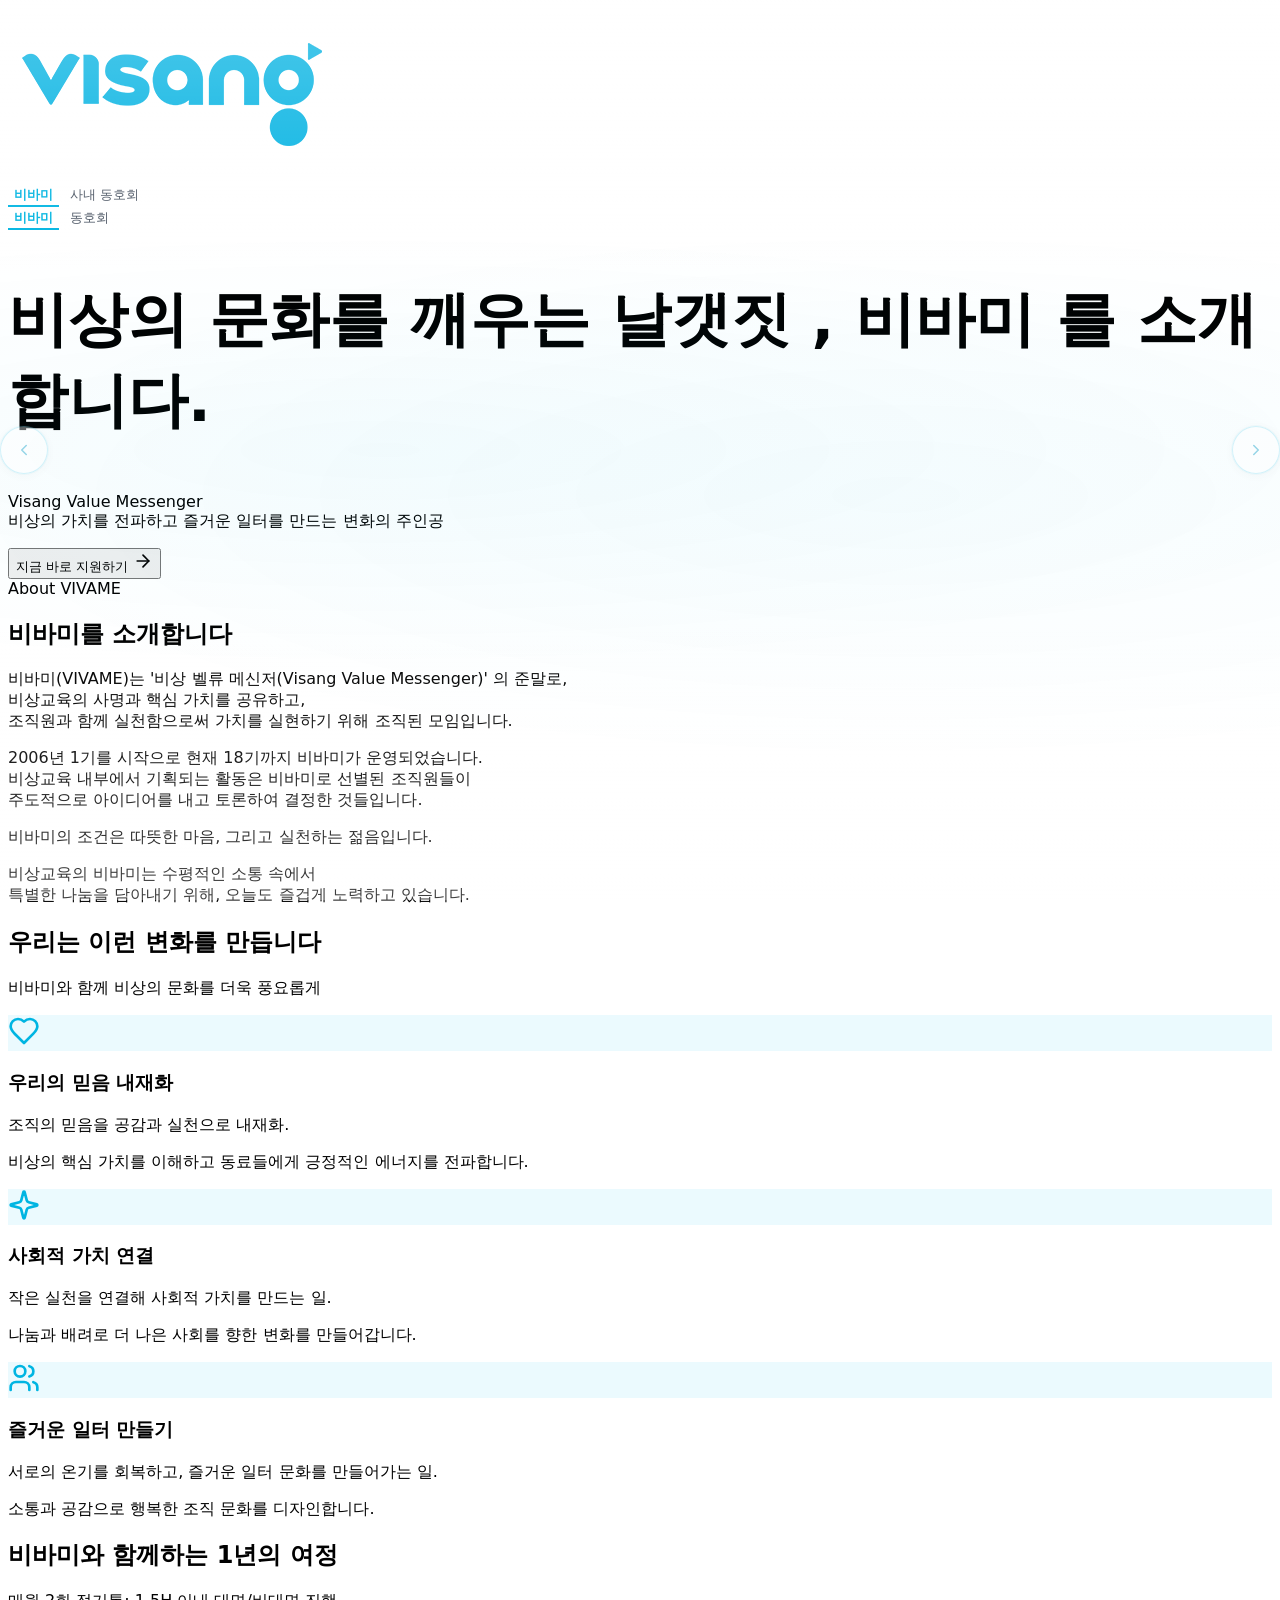
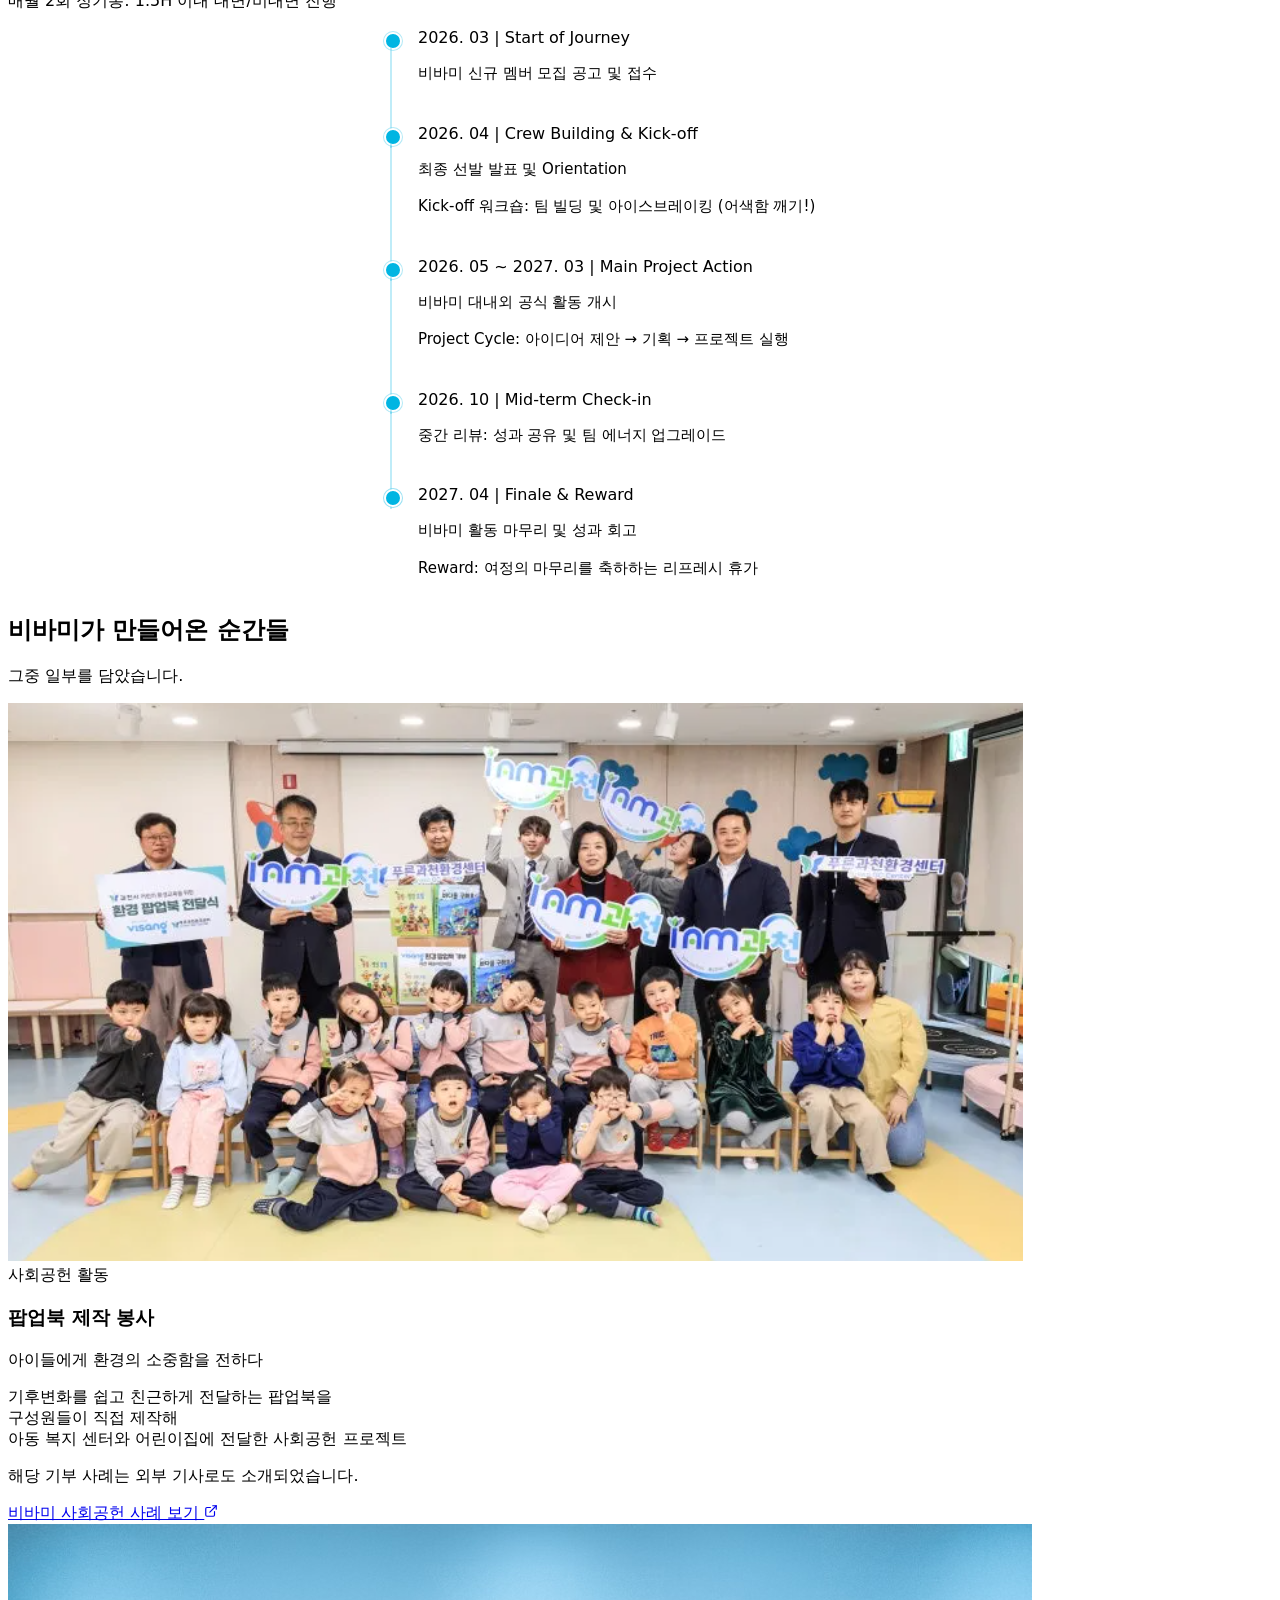
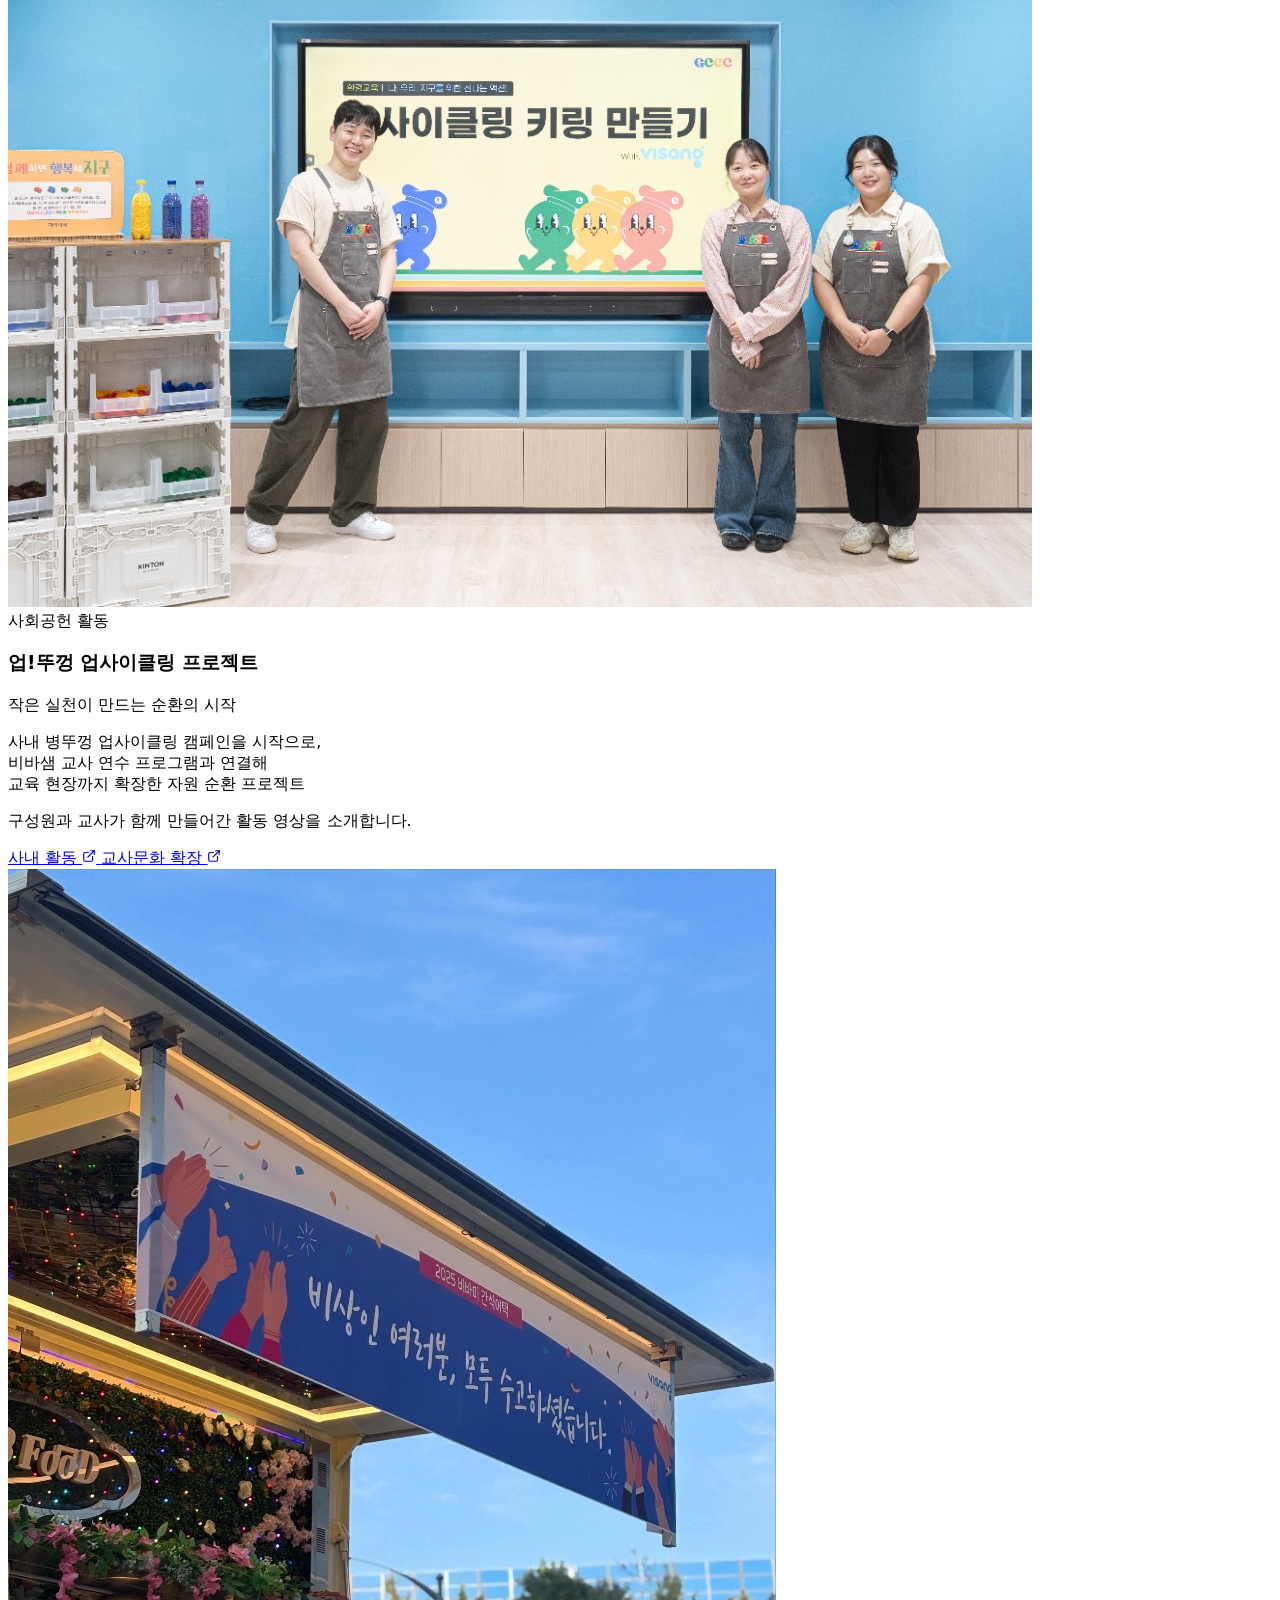
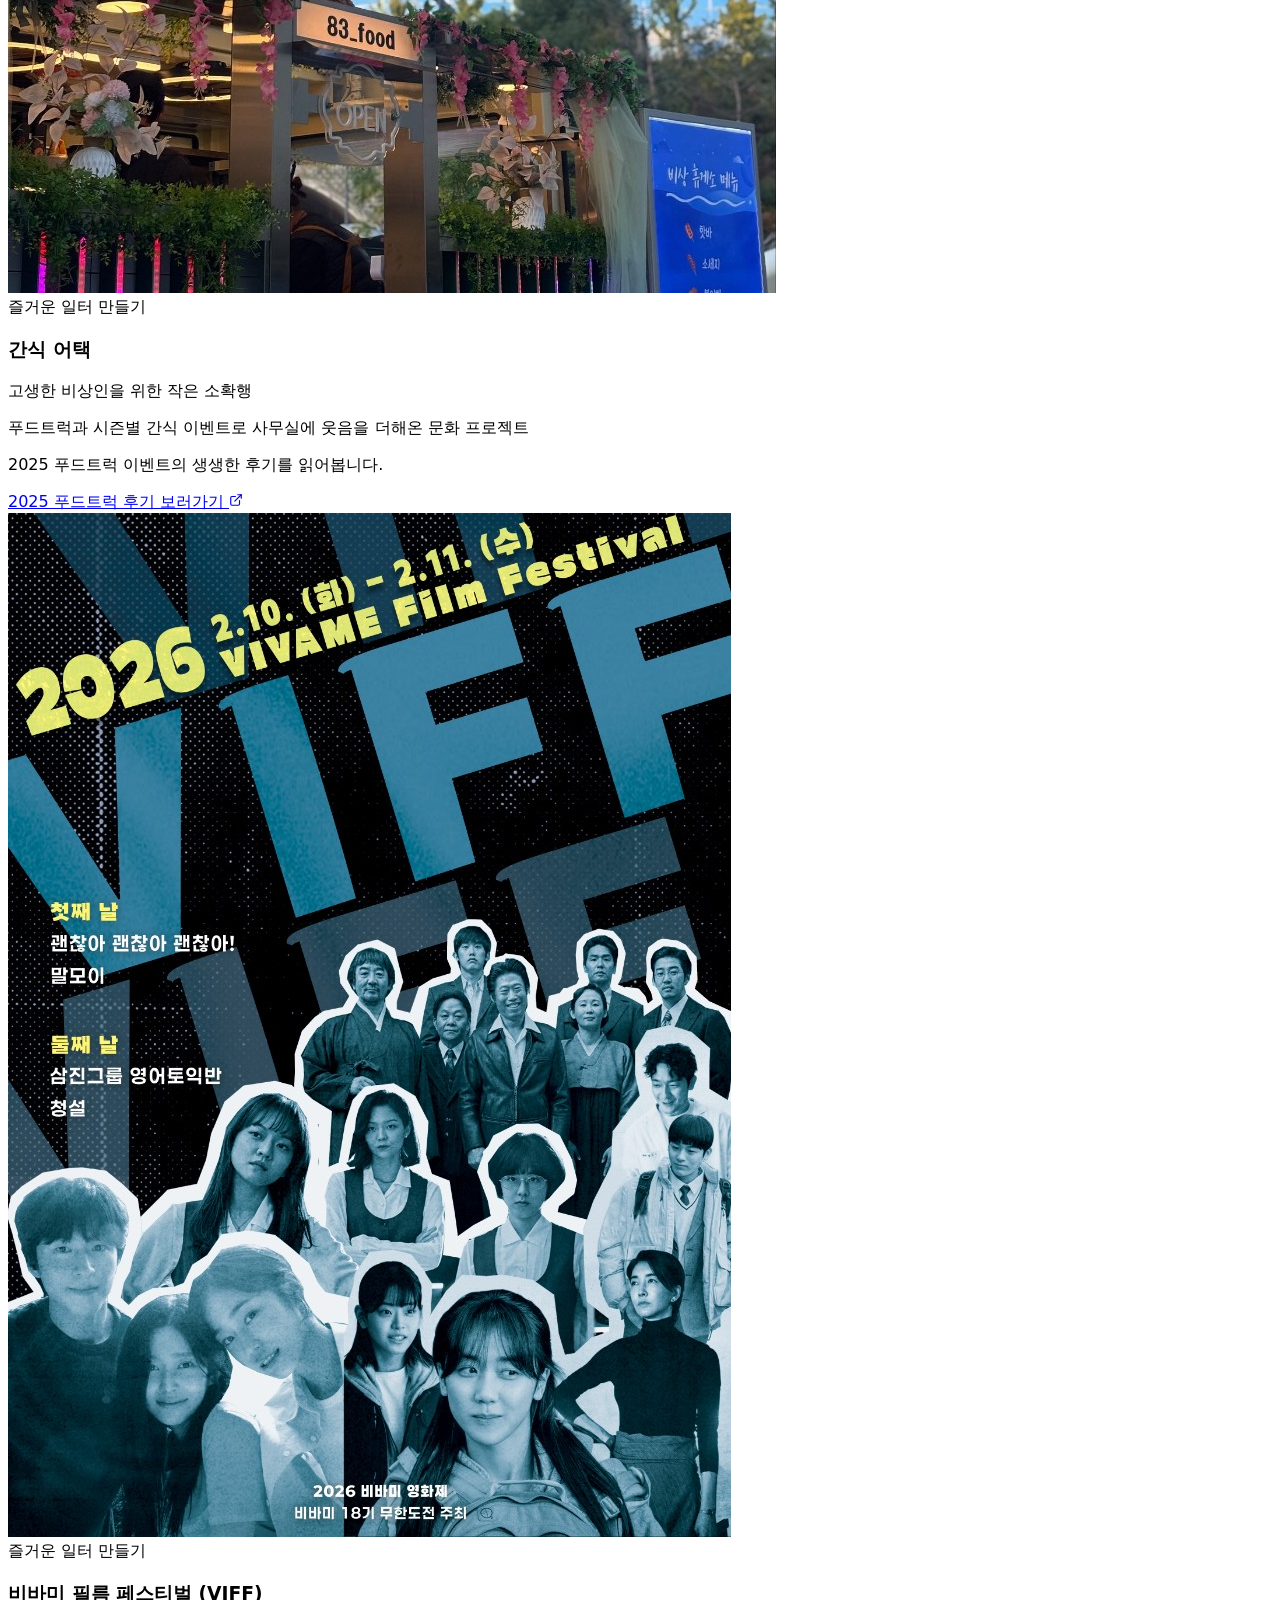
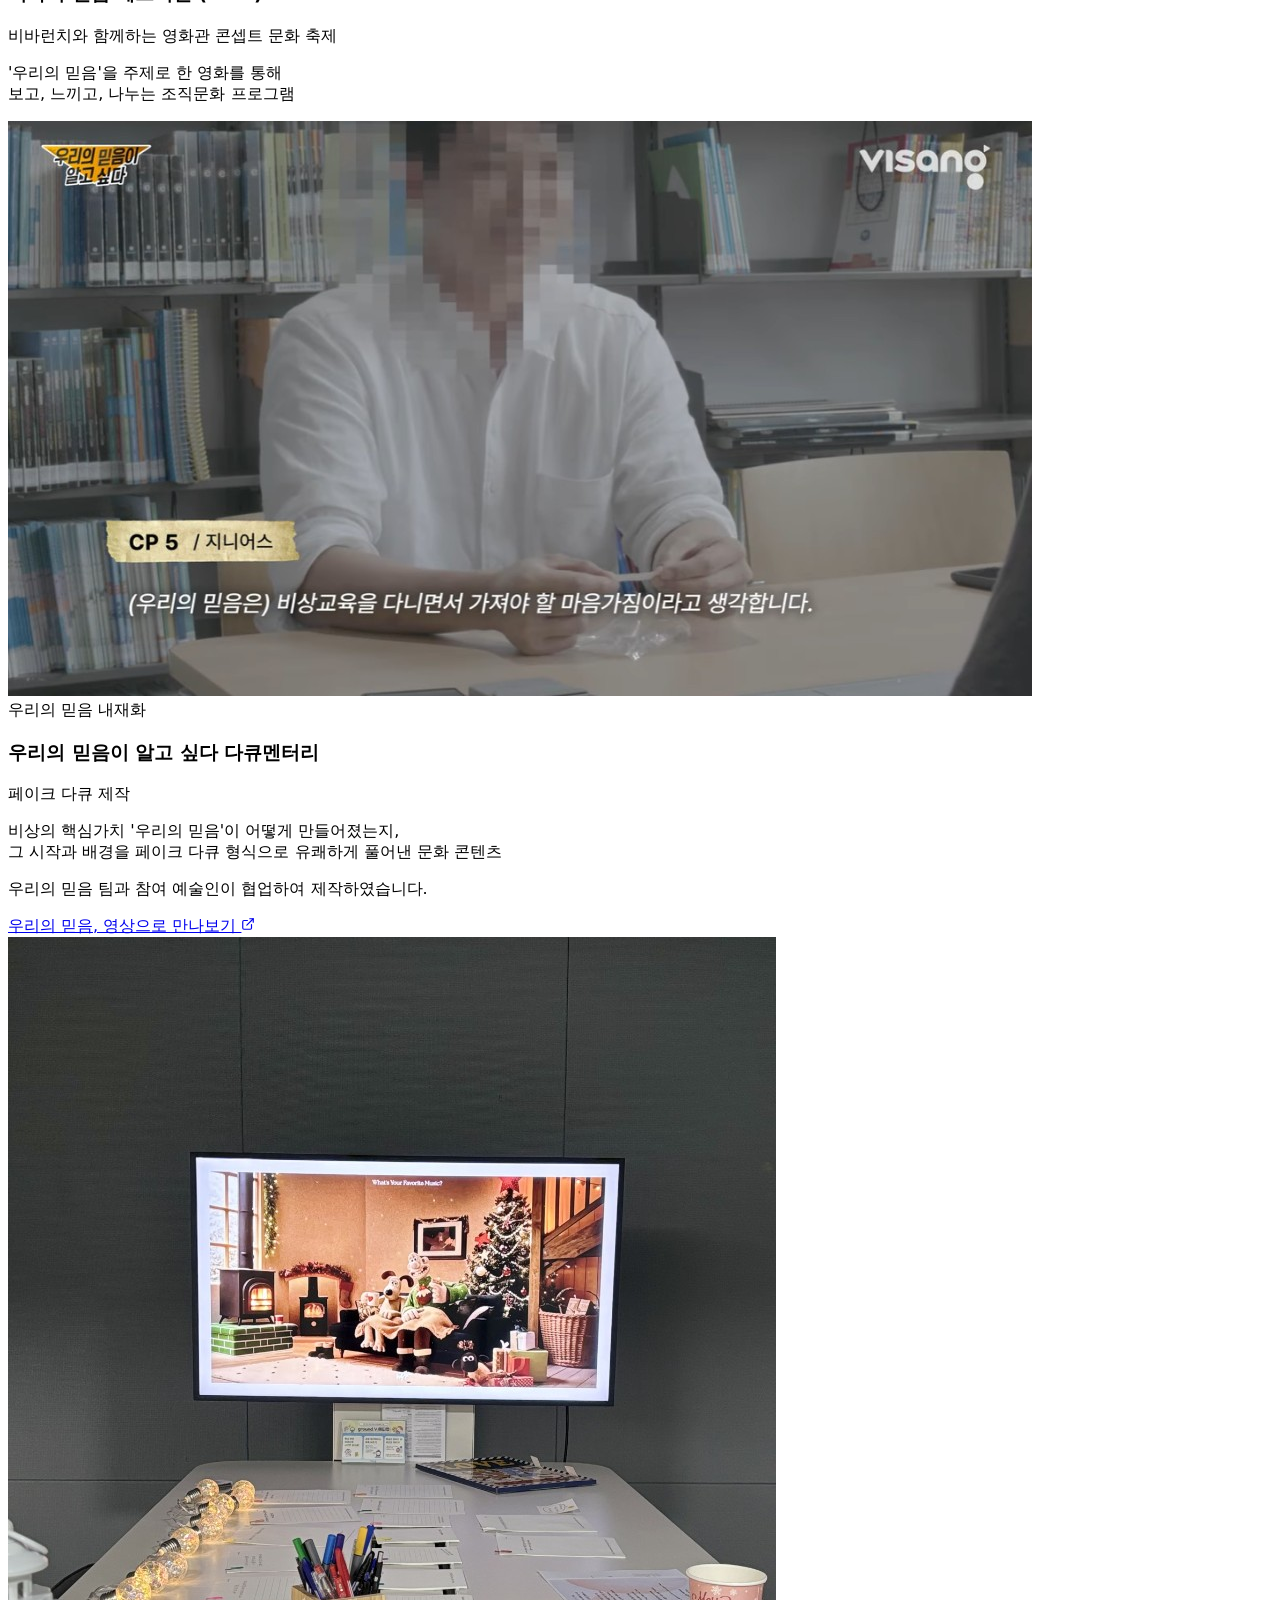
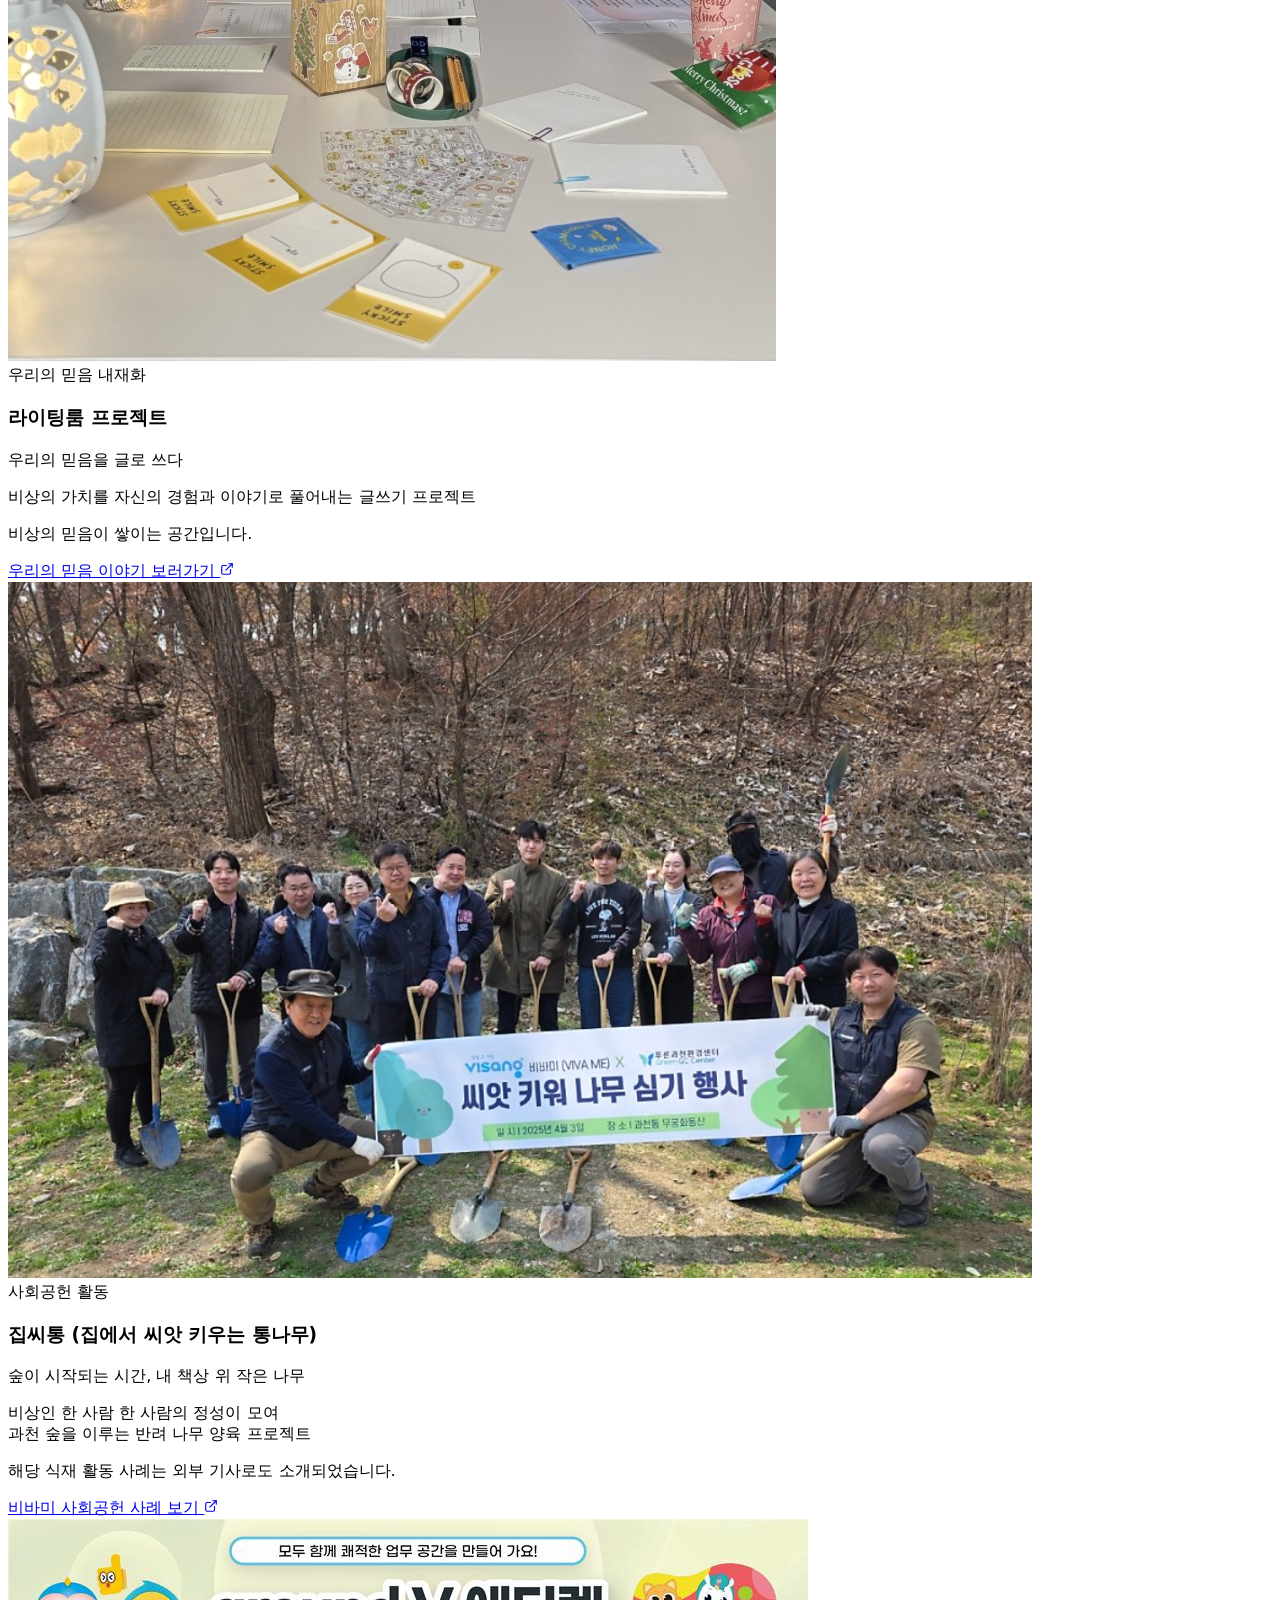
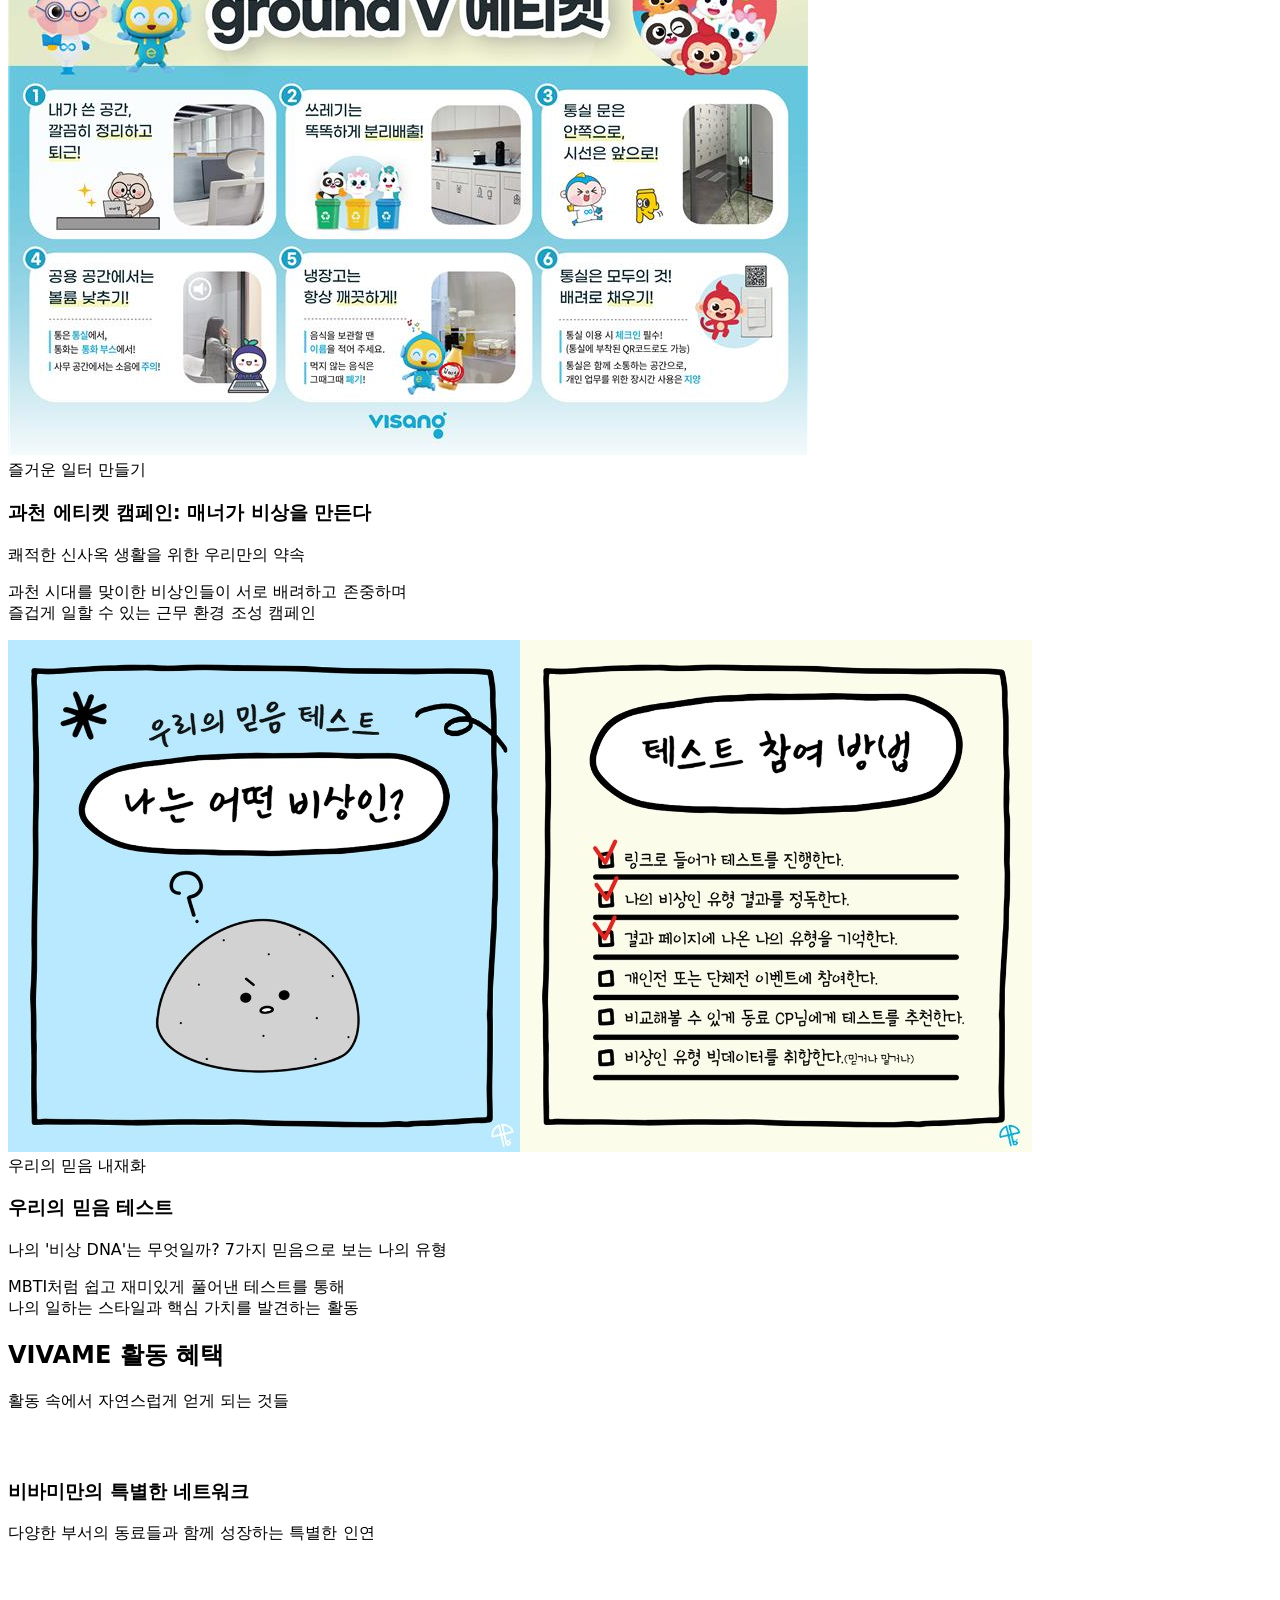
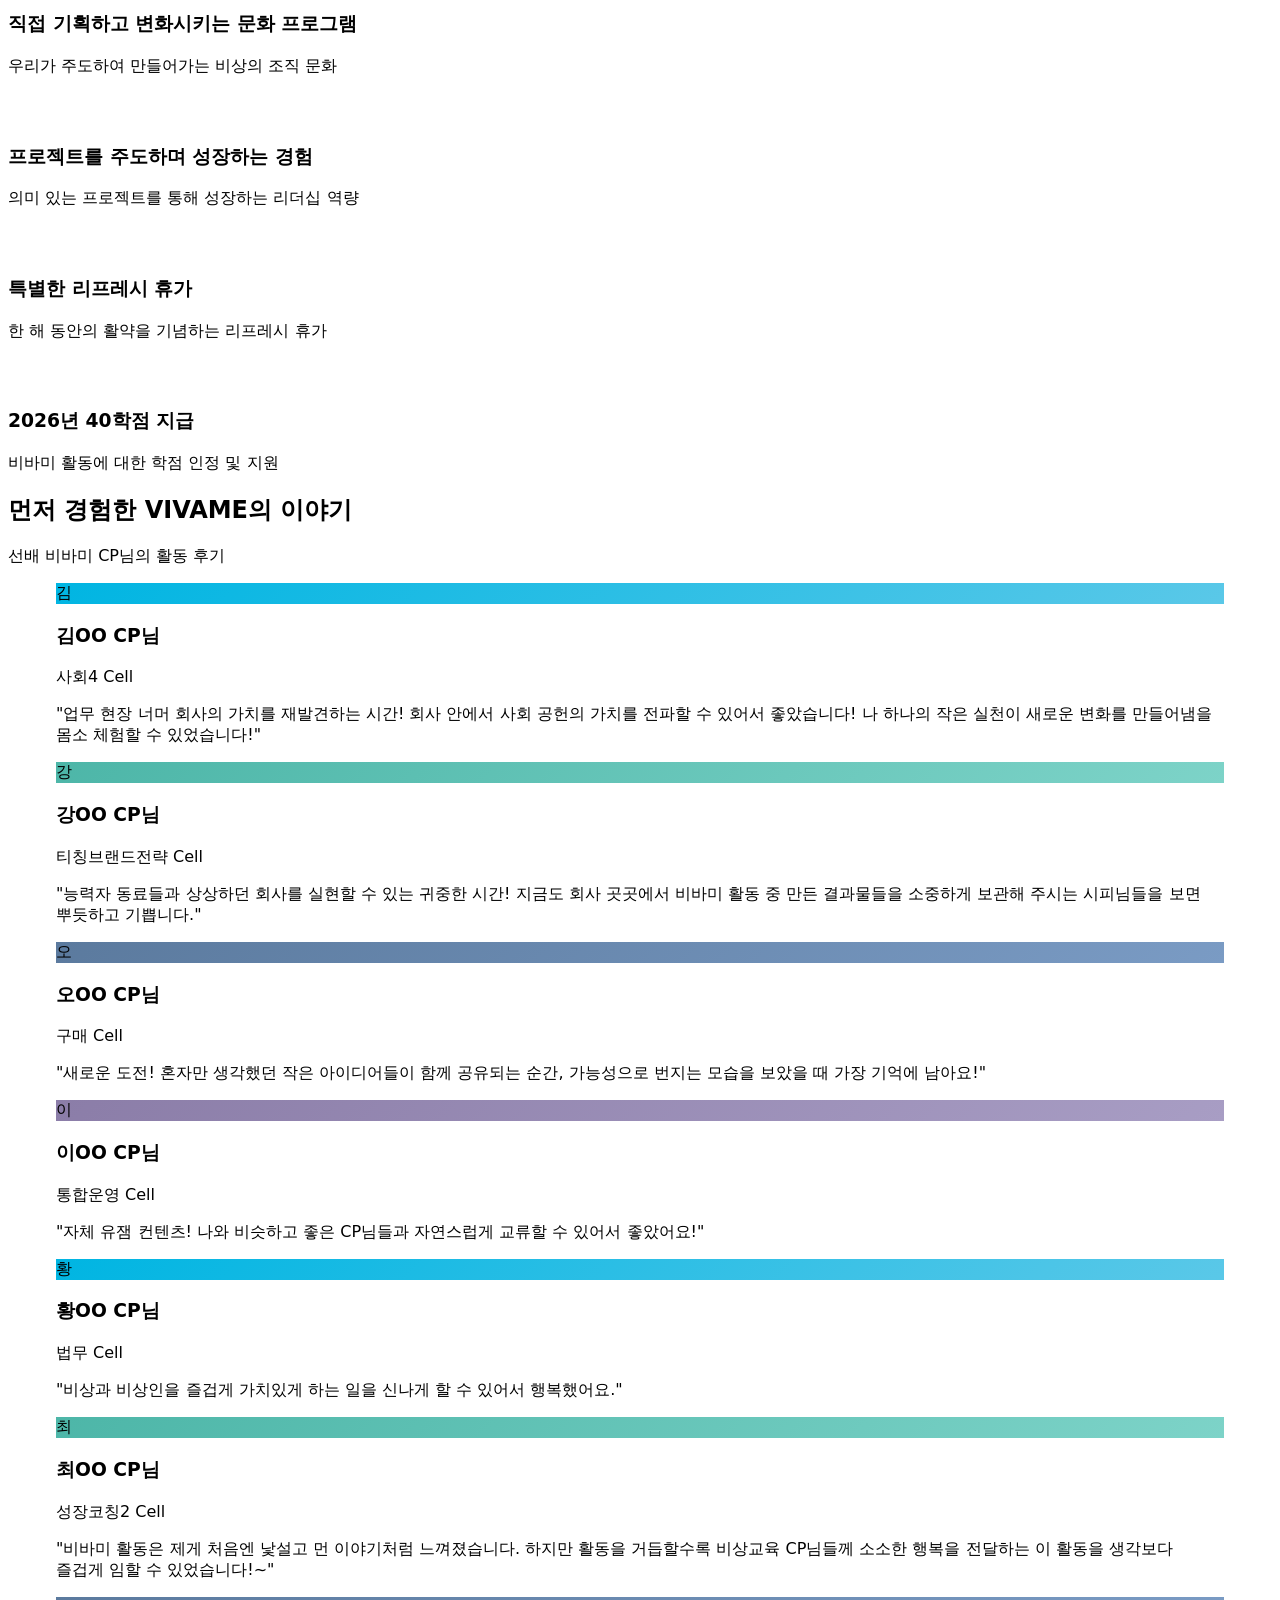
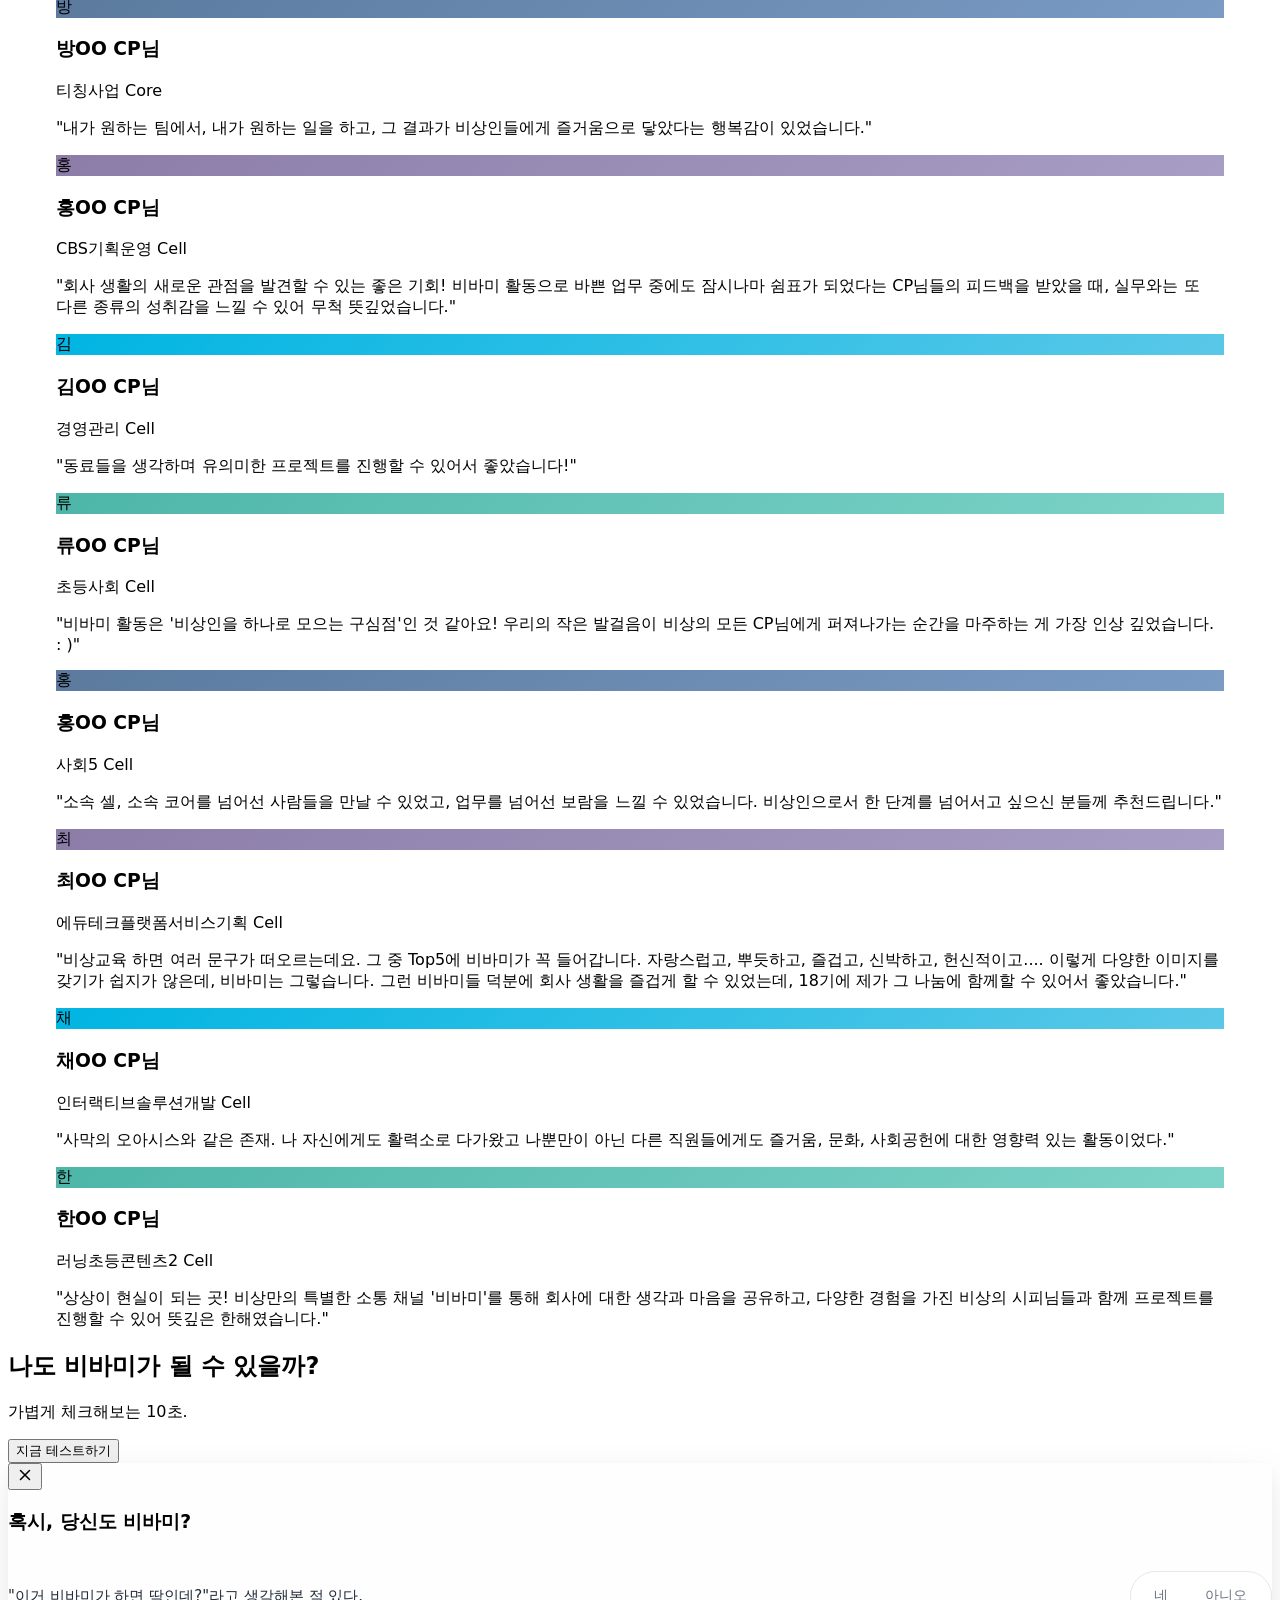
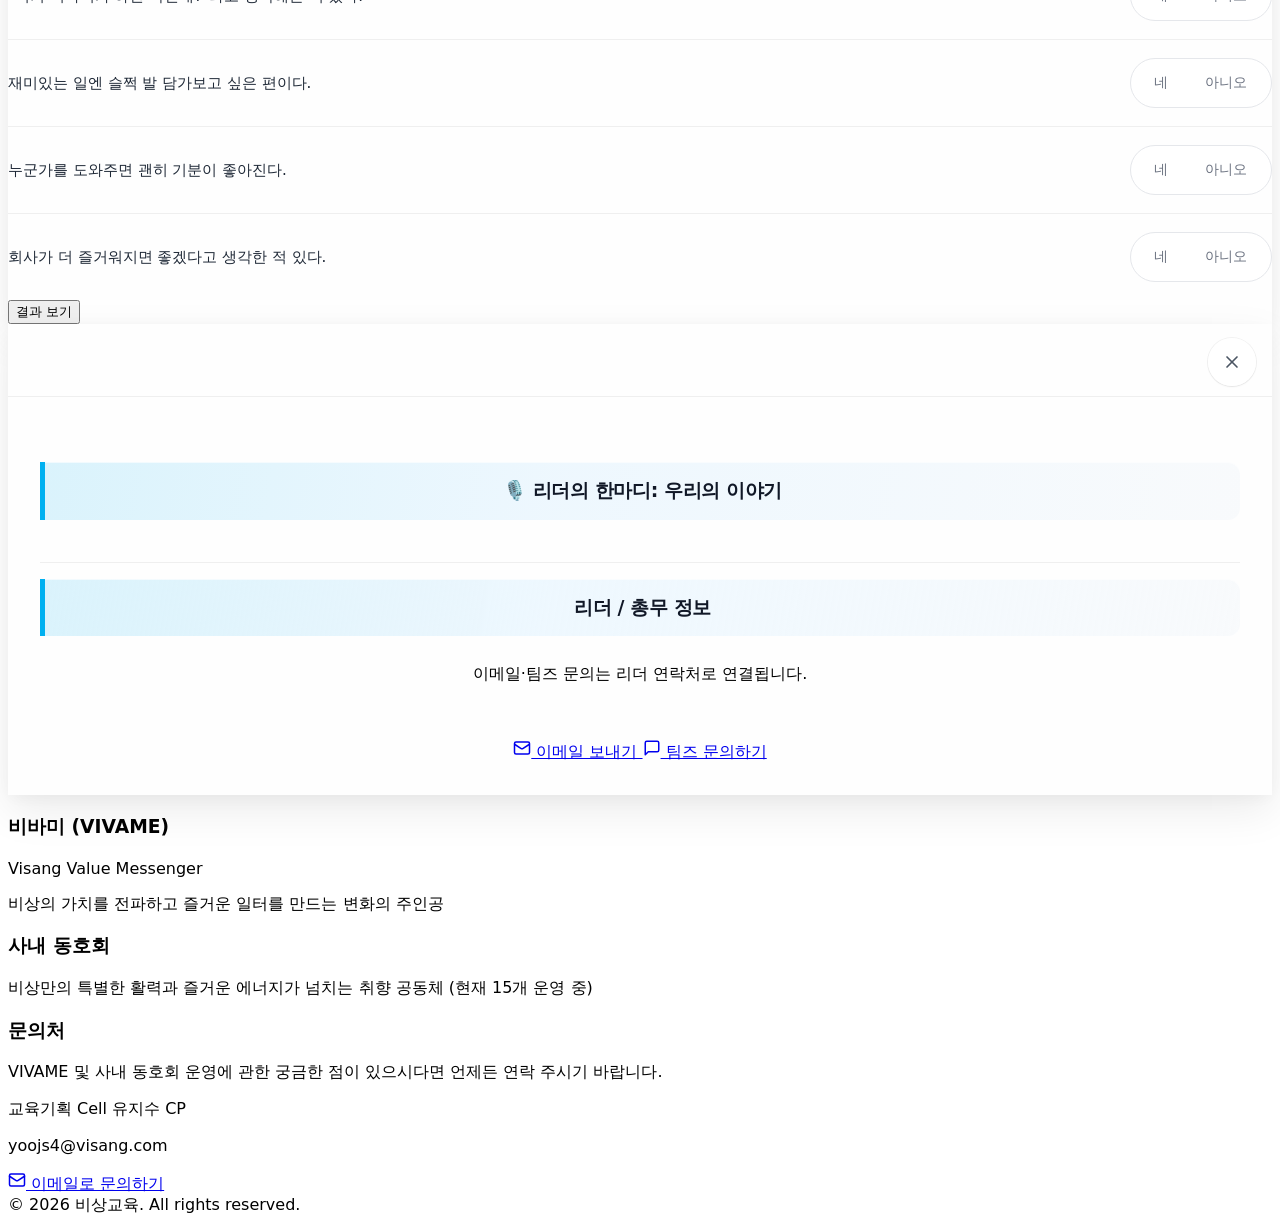
==== index.html @ 6edcd1cc "ㄷ" ====
<!DOCTYPE html>
<html lang="ko">
<head>
    <meta charset="UTF-8">
    <meta name="viewport" content="width=device-width, initial-scale=1.0">
    <meta name="description" content="비상교육 VIVAME 19기 모집 - 변화를 만들고 싶은 당신을 위한 사회공헌 활동">
    <title>VIVAME 19기 모집 | 비상교육</title>
    <link rel="icon" type="image/png" href="./assets/visang-logo.png">
    
    <!-- Pretendard Font -->
    <link rel="stylesheet" as="style" crossorigin href="https://cdn.jsdelivr.net/gh/orioncactus/pretendard@v1.3.9/dist/web/static/pretendard.min.css" />
    
    <!-- Tailwind CSS -->
    <script src="https://cdn.tailwindcss.com"></script>
    
    <link rel="stylesheet" href="./css/styles.css"/>
</head>
<body class="bg-white">
    <!-- Navigation -->
    <nav class="fixed top-0 left-0 right-0 z-50 bg-white border-b border-gray-200 shadow-sm">
        <div class="max-w-7xl mx-auto px-4 sm:px-6 lg:px-8">
            <div class="flex items-center justify-between h-[68px] lg:h-[84px] gap-2">
                <a href="#" class="flex items-center gap-3 shrink-0" onclick="event.preventDefault(); setSiteTab('vivame');">
                    <img src="./assets/visang-logo.png" alt="비상교육" class="h-9 lg:h-12 w-auto" />
                </a>

                <div class="hidden md:flex items-center gap-3 lg:gap-5 flex-1 justify-end min-w-0">
                    <div class="flex items-center gap-1 shrink-0" role="tablist" aria-label="사이트 주요 메뉴">
                        <button type="button" class="site-tab site-tab--active px-3 lg:px-4 py-2 text-base lg:text-lg" data-site-tab="vivame" role="tab" aria-selected="true" aria-controls="tab-panel-vivame" id="tab-label-vivame">
                            비바미
                        </button>
                        <button type="button" class="site-tab px-3 lg:px-4 py-2 text-base lg:text-lg" data-site-tab="clubs" role="tab" aria-selected="false" aria-controls="tab-panel-clubs" id="tab-label-clubs">
                            사내 동호회
                        </button>
                    </div>
                </div>

                <div class="md:hidden flex items-center gap-1.5 shrink-0" role="tablist" aria-label="사이트 주요 메뉴">
                    <button type="button" class="site-tab site-tab--active px-2 py-2 text-sm" data-site-tab="vivame" role="tab" aria-selected="true" aria-controls="tab-panel-vivame">
                        비바미
                    </button>
                    <button type="button" class="site-tab px-2 py-2 text-sm" data-site-tab="clubs" role="tab" aria-selected="false" aria-controls="tab-panel-clubs">
                        동호회
                    </button>
                </div>
            </div>
        </div>
    </nav>

    <!-- Tab: 비바미 (기존 랜딩 전체) -->
    <div id="tab-panel-vivame" class="site-tab-panel" role="tabpanel" aria-labelledby="tab-label-vivame" data-site-panel="vivame">

    <!-- Hero Section -->
    <section class="relative min-h-screen flex items-center justify-center overflow-hidden bg-gradient-to-br from-white via-blue-50/20 to-[#F8F9FA] pt-20">
        <!-- Hero background: paper crane full bleed, 15~25% opacity -->
        <div class="absolute inset-0 overflow-hidden pointer-events-none z-0 hero-bg">
            <div class="absolute inset-0 hero-bg-paper-crane" aria-hidden="true"></div>
            <div class="absolute inset-0 hero-bg-gradient"></div>
        </div>

        <div class="max-w-7xl mx-auto px-4 sm:px-6 lg:px-8 py-12 lg:py-20 relative z-10 isolate">
            <div class="max-w-4xl mx-auto text-center">
                <div class="fade-in-up flex flex-col items-center">
                    <h1 class="hero-slogan text-2xl sm:text-3xl md:text-4xl lg:text-6xl font-bold leading-tight tracking-tight">
                        <span class="block text-gray-900 mb-2 lg:mb-3">
                            비상의 문화를 깨우는
                            <span class="relative inline-block">
                                <span class="absolute inset-0 bg-gradient-to-r from-[#00B5E2]/20 to-blue-400/20 blur-xl"></span>
                                <span class="relative bg-gradient-to-r from-[#00B5E2] to-blue-600 bg-clip-text text-transparent">
                                    날갯짓
                                </span>
                            </span>
                            ,
                        </span>
                        <span class="block text-gray-900 mt-2 lg:mt-3">
                            <span class="relative inline-block">
                                <span class="absolute inset-0 bg-gradient-to-r from-[#00B5E2]/20 to-blue-400/20 blur-xl"></span>
                                <span class="relative bg-gradient-to-r from-[#00B5E2] to-blue-600 bg-clip-text text-transparent font-bold">비바미</span>
                            </span>
                            를 소개합니다.
                        </span>
                    </h1>

                    <p class="hero-subtitle text-base sm:text-lg lg:text-2xl text-gray-600 leading-relaxed mt-8 lg:mt-10">
                        <span class="font-semibold text-gray-900 text-lg sm:text-xl lg:text-3xl"><span class="bg-gradient-to-r from-[#00B5E2] to-blue-600 bg-clip-text text-transparent font-bold">Vi</span>sang <span class="bg-gradient-to-r from-[#00B5E2] to-blue-600 bg-clip-text text-transparent font-bold">Va</span>lue <span class="bg-gradient-to-r from-[#00B5E2] to-blue-600 bg-clip-text text-transparent font-bold">Me</span>ssenger</span>
                        <br />
                        <span class="text-sm sm:text-base lg:text-lg mt-1 block">비상의 가치를 전파하고 즐거운 일터를 만드는 변화의 주인공</span>
                    </p>

                    <div class="hero-vivame-cta hidden" aria-hidden="true">
                        <a href="./apply.html">
                            <button type="button" class="w-full sm:w-auto px-8 py-4 bg-[#00B5E2] text-white rounded-full font-medium text-lg flex items-center justify-center gap-2 shadow-lg shadow-[#00B5E2]/30 hover:shadow-xl hover:shadow-[#00B5E2]/40 transition-all duration-300 hover:scale-105">
                                지금 바로 지원하기
                                <svg xmlns="http://www.w3.org/2000/svg" width="20" height="20" viewBox="0 0 24 24" fill="none" stroke="currentColor" stroke-width="2" stroke-linecap="round" stroke-linejoin="round"><path d="M5 12h14"/><path d="m12 5 7 7-7 7"/></svg>
                            </button>
                        </a>
                    </div>
                </div>
            </div>
        </div>
    </section>

    <!-- About + Vision: unified flow background (continuous across both sections) -->
    <div class="relative overflow-hidden">
        <div class="absolute inset-0 about-section-bg" aria-hidden="true"></div>

        <!-- About Section -->
        <section id="about-vivame" class="relative py-12 sm:py-16 lg:py-24 z-10 scroll-mt-24">
            <div class="max-w-5xl mx-auto px-4 sm:px-6 lg:px-8">
                <div class="text-center mb-12">
                <div class="inline-flex items-center gap-2 px-4 py-2 bg-[#00B5E2]/10 rounded-full border border-[#00B5E2]/20 mb-6">
                    <span class="text-sm font-medium text-[#00B5E2]">
                        About VIVAME
                    </span>
                </div>
                <h2 class="text-2xl sm:text-3xl lg:text-5xl font-bold text-gray-900 mb-6">
                    비바미를 소개합니다
                </h2>
                </div>

                <div class="space-y-8">
                <div class="space-y-6 text-center">
                    <p class="text-base sm:text-lg lg:text-xl text-gray-800 leading-relaxed text-content">
                        <span class="font-bold text-[#00B5E2]" style="word-break: keep-all;">비바미(VIVAME)</span>는 
                        <span class="font-semibold" style="word-break: keep-all;">'비상 벨류 메신저(Visang Value Messenger)'</span>
                        의 준말로,<br />
                        비상교육의 사명과 핵심 가치를 공유하고,<br />
                        조직원과 함께 실천함으로써 가치를 실현하기 위해 조직된 모임입니다.
                    </p>

                    <p class="text-base sm:text-lg text-gray-700 leading-relaxed text-content">
                        <span class="font-semibold text-gray-900" style="word-break: keep-all;">2006년 1기를 시작으로 현재 18기까지 비바미가 운영되었습니다.</span>
                        <br />
                        비상교육 내부에서 기획되는 활동은 <span style="word-break: keep-all;">비바미</span>로 선별된 조직원들이<br />
                        주도적으로 아이디어를 내고 토론하여 결정한 것들입니다.
                    </p>

                    <p class="text-base sm:text-lg lg:text-xl text-gray-800 leading-relaxed text-content">
                        <span class="font-bold text-[#00B5E2]" style="word-break: keep-all;">비바미의 조건은</span> 
                        <span class="text-lg sm:text-xl lg:text-2xl font-bold text-gray-900" style="word-break: keep-all;">따뜻한 마음, 그리고 실천하는 젊음입니다.</span>
                    </p>

                    <p class="text-sm sm:text-base lg:text-lg text-gray-600 leading-relaxed text-content">
                        비상교육의 <span style="word-break: keep-all;">비바미</span>는 수평적인 소통 속에서<br />
                        특별한 나눔을 담아내기 위해, 오늘도 즐겁게 노력하고 있습니다.
                    </p>
                </div>
                </div>
            </div>
        </section>

        <!-- Vision Section -->
        <section id="requirements" class="relative py-12 sm:py-16 lg:py-24 z-10">
            <div class="max-w-7xl mx-auto px-4 sm:px-6 lg:px-8">
                <div class="text-center mb-12 lg:mb-16">
                <h2 class="text-2xl sm:text-3xl lg:text-5xl font-bold text-gray-900 mb-4">
                    우리는 이런 변화를 만듭니다
                </h2>
                <p class="text-lg lg:text-xl text-gray-600">
                    비바미와 함께 비상의 문화를 더욱 풍요롭게
                </p>
                </div>

                <div class="grid md:grid-cols-3 gap-6 lg:gap-8">
                <div class="group">
                    <div class="h-full bg-white rounded-2xl sm:rounded-3xl p-5 sm:p-8 border border-gray-200 hover:border-[#00B5E2]/50 hover:shadow-xl hover:shadow-[#00B5E2]/10 transition-all duration-300 hover:-translate-y-2">
                        <div class="w-16 h-16 rounded-2xl flex items-center justify-center mb-6 group-hover:scale-110 transition-transform duration-300" style="background-color: rgba(0, 183, 241, 0.08);">
                            <svg xmlns="http://www.w3.org/2000/svg" width="32" height="32" viewBox="0 0 24 24" fill="none" stroke="#00B5E2" stroke-width="2" stroke-linecap="round" stroke-linejoin="round"><path d="M19 14c1.49-1.46 3-3.21 3-5.5A5.5 5.5 0 0 0 16.5 3c-1.76 0-3 .5-4.5 2-1.5-1.5-2.74-2-4.5-2A5.5 5.5 0 0 0 2 8.5c0 2.3 1.5 4.05 3 5.5l7 7Z"/></svg>
                        </div>
                        <h3 class="text-xl lg:text-2xl font-bold text-gray-900 mb-4">
                            우리의 믿음 내재화
                        </h3>
                        <div class="space-y-3">
                            <p class="text-base lg:text-lg font-semibold text-[#00B5E2] leading-relaxed">
                                조직의 믿음을 공감과 실천으로 내재화.
                            </p>
                            <p class="text-gray-600 leading-relaxed">
                                비상의 핵심 가치를 이해하고 동료들에게 긍정적인 에너지를 전파합니다.
                            </p>
                        </div>
                    </div>
                </div>

                <div class="group">
                    <div class="h-full bg-white rounded-2xl sm:rounded-3xl p-5 sm:p-8 border border-gray-200 hover:border-[#00B5E2]/50 hover:shadow-xl hover:shadow-[#00B5E2]/10 transition-all duration-300 hover:-translate-y-2">
                        <div class="w-16 h-16 rounded-2xl flex items-center justify-center mb-6 group-hover:scale-110 transition-transform duration-300" style="background-color: rgba(0, 183, 241, 0.08);">
                            <svg xmlns="http://www.w3.org/2000/svg" width="32" height="32" viewBox="0 0 24 24" fill="none" stroke="#00B5E2" stroke-width="2" stroke-linecap="round" stroke-linejoin="round"><path d="M9.937 15.5A2 2 0 0 0 8.5 14.063l-6.135-1.582a.5.5 0 0 1 0-.962L8.5 9.936A2 2 0 0 0 9.937 8.5l1.582-6.135a.5.5 0 0 1 .962 0L14.063 8.5A2 2 0 0 0 15.5 9.937l6.135 1.581a.5.5 0 0 1 0 .964L15.5 14.063a2 2 0 0 0-1.437 1.437l-1.582 6.135a.5.5 0 0 1-.962 0z"/></svg>
                        </div>
                        <h3 class="text-xl lg:text-2xl font-bold text-gray-900 mb-4">
                            사회적 가치 연결
                        </h3>
                        <div class="space-y-3">
                            <p class="text-base lg:text-lg font-semibold text-[#00B5E2] leading-relaxed">
                                작은 실천을 연결해 사회적 가치를 만드는 일.
                            </p>
                            <p class="text-gray-600 leading-relaxed">
                                나눔과 배려로 더 나은 사회를 향한 변화를 만들어갑니다.
                            </p>
                        </div>
                    </div>
                </div>

                <div class="group">
                    <div class="h-full bg-white rounded-2xl sm:rounded-3xl p-5 sm:p-8 border border-gray-200 hover:border-[#00B5E2]/50 hover:shadow-xl hover:shadow-[#00B5E2]/10 transition-all duration-300 hover:-translate-y-2">
                        <div class="w-16 h-16 rounded-2xl flex items-center justify-center mb-6 group-hover:scale-110 transition-transform duration-300" style="background-color: rgba(0, 183, 241, 0.08);">
                            <svg xmlns="http://www.w3.org/2000/svg" width="32" height="32" viewBox="0 0 24 24" fill="none" stroke="#00B5E2" stroke-width="2" stroke-linecap="round" stroke-linejoin="round"><path d="M16 21v-2a4 4 0 0 0-4-4H6a4 4 0 0 0-4 4v2"/><circle cx="9" cy="7" r="4"/><path d="M22 21v-2a4 4 0 0 0-3-3.87"/><path d="M16 3.13a4 4 0 0 1 0 7.75"/></svg>
                        </div>
                        <h3 class="text-xl lg:text-2xl font-bold text-gray-900 mb-4">
                            즐거운 일터 만들기
                        </h3>
                        <div class="space-y-3">
                            <p class="text-base lg:text-lg font-semibold text-[#00B5E2] leading-relaxed">
                                서로의 온기를 회복하고, 즐거운 일터 문화를 만들어가는 일.
                            </p>
                            <p class="text-gray-600 leading-relaxed">
                                소통과 공감으로 행복한 조직 문화를 디자인합니다.
                            </p>
                        </div>
                    </div>
                </div>
                </div>
            </div>
        </section>
    </div>

    <!-- 비바미의 1년 Section -->
    <section class="relative py-12 sm:py-16 lg:py-24 bg-white z-10">
        <div class="max-w-3xl mx-auto px-4 sm:px-6 lg:px-8">
            <div class="text-center mb-12 lg:mb-16">
                <h2 class="text-2xl sm:text-3xl lg:text-5xl font-bold text-gray-900 mb-4">
                    비바미와 함께하는 1년의 여정
                </h2>
                <p class="text-lg lg:text-xl text-gray-600">
                    매월 2회 정기통: 1.5H 이내 대면/비대면 진행
                </p>
            </div>

            <div class="vivami-timeline">
                <div class="vivami-timeline-item">
                    <div class="vivami-timeline-dot" aria-hidden="true"></div>
                    <div class="vivami-timeline-content">
                        <span class="font-bold text-[#00B5E2]">2026. 03 | Start of Journey</span>
                        <p class="text-gray-700 mt-1">비바미 신규 멤버 모집 공고 및 접수</p>
                    </div>
                </div>
                <div class="vivami-timeline-item">
                    <div class="vivami-timeline-dot" aria-hidden="true"></div>
                    <div class="vivami-timeline-content">
                        <span class="font-bold text-[#00B5E2]">2026. 04 | Crew Building &amp; Kick-off</span>
                        <p class="text-gray-700 mt-1">최종 선발 발표 및 Orientation</p>
                        <p class="text-gray-700 mt-1">Kick-off 워크숍: 팀 빌딩 및 아이스브레이킹 (어색함 깨기!)</p>
                    </div>
                </div>
                <div class="vivami-timeline-item">
                    <div class="vivami-timeline-dot" aria-hidden="true"></div>
                    <div class="vivami-timeline-content">
                        <span class="font-bold text-[#00B5E2]">2026. 05 ~ 2027. 03 | Main Project Action</span>
                        <p class="text-gray-700 mt-1">비바미 대내외 공식 활동 개시</p>
                        <p class="text-gray-700 mt-1">Project Cycle: 아이디어 제안 → 기획 → 프로젝트 실행</p>
                    </div>
                </div>
                <div class="vivami-timeline-item">
                    <div class="vivami-timeline-dot" aria-hidden="true"></div>
                    <div class="vivami-timeline-content">
                        <span class="font-bold text-[#00B5E2]">2026. 10 | Mid-term Check-in</span>
                        <p class="text-gray-700 mt-1">중간 리뷰: 성과 공유 및 팀 에너지 업그레이드</p>
                    </div>
                </div>
                <div class="vivami-timeline-item">
                    <div class="vivami-timeline-dot vivami-timeline-dot-last" aria-hidden="true"></div>
                    <div class="vivami-timeline-content">
                        <span class="font-bold text-[#00B5E2]">2027. 04 | Finale &amp; Reward</span>
                        <p class="text-gray-700 mt-1">비바미 활동 마무리 및 성과 회고</p>
                        <p class="text-gray-700 mt-1">Reward: 여정의 마무리를 축하하는 리프레시 휴가</p>
                    </div>
                </div>
            </div>
        </div>
    </section>

    <!-- Activities Section -->
    <section class="activities-section py-12 sm:py-16 lg:py-24 bg-[#F8F9FA]">
        <div class="max-w-7xl mx-auto px-4 sm:px-6 lg:px-8">
            <div class="text-center mb-12 lg:mb-16">
                <h2 class="text-2xl sm:text-3xl lg:text-5xl font-bold text-gray-900 mb-4">
                    비바미가 만들어온 순간들
                </h2>
                <p class="text-lg lg:text-xl text-gray-600">
                    그중 일부를 담았습니다.
                </p>
            </div>

            <div class="grid md:grid-cols-2 lg:grid-cols-3 gap-6 lg:gap-8">
                <div class="group hover:-translate-y-2 transition-all duration-300">
                    <div class="h-full bg-white rounded-3xl overflow-hidden border border-gray-200 hover:border-[#00B5E2] hover:shadow-xl transition-all duration-300">
                        <div class="relative h-40 sm:h-48 overflow-hidden">
                            <img src="./assets/popup-book.png" alt="팝업북 제작 봉사" class="w-full h-full object-cover object-center group-hover:scale-110 transition-transform duration-500" />
                            <div class="absolute inset-0 bg-gradient-to-t from-black/60 to-transparent"></div>
                            <div class="absolute bottom-4 left-4">
                                <span class="px-3 py-1 bg-[#00B5E2]/90 text-white text-xs font-medium rounded-full">
                                    사회공헌 활동
                                </span>
                            </div>
                        </div>
                        <div class="p-4 sm:p-6">
                            <h3 class="text-lg sm:text-xl lg:text-2xl font-bold text-gray-900 mb-2">
                                팝업북 제작 봉사
                            </h3>
                            <p class="text-sm text-[#00B5E2] font-medium mb-3">
                                아이들에게 환경의 소중함을 전하다
                            </p>
                            <p class="text-gray-600 leading-relaxed text-sm mb-4">
                                기후변화를 쉽고 친근하게 전달하는 팝업북을<br class="sm:hidden" /> 구성원들이 직접 제작해<br class="sm:hidden" /> 아동 복지 센터와 어린이집에 전달한 사회공헌 프로젝트
                            </p>
                            <div class="pt-3 mt-3 border-t border-gray-100 text-center">
                                <p class="text-xs text-gray-500 mb-2 text-left">해당 기부 사례는 외부 기사로도 소개되었습니다.</p>
                                <a href="https://www.welfarehello.com/community/hometownNews/68e52844-95b8-4873-9c0d-d139dda6c421" target="_blank" rel="noopener noreferrer" class="activity-cta-btn inline-flex items-center gap-2 px-4 py-2.5 text-sm font-medium rounded-full border border-[#00B5E2]/50 text-[#00B5E2] bg-white hover:bg-[#00B5E2]/5 hover:border-[#00B5E2] transition-all duration-200">
                                    비바미 사회공헌 사례 보기
                                    <svg xmlns="http://www.w3.org/2000/svg" width="14" height="14" viewBox="0 0 24 24" fill="none" stroke="currentColor" stroke-width="2" stroke-linecap="round" stroke-linejoin="round"><path d="M18 13v6a2 2 0 0 1-2 2H5a2 2 0 0 1-2-2V8a2 2 0 0 1 2-2h6"/><polyline points="15 3 21 3 21 9"/><line x1="10" y1="14" x2="21" y2="3"/></svg>
                                </a>
                            </div>
                        </div>
                    </div>
                </div>

                <div class="group hover:-translate-y-2 transition-all duration-300">
                    <div class="h-full bg-white rounded-3xl overflow-hidden border border-gray-200 hover:border-[#00B5E2] hover:shadow-xl transition-all duration-300">
                        <div class="relative h-40 sm:h-48 overflow-hidden">
                            <img src="./assets/bottle-cap.png" alt="업!뚜껑 프로젝트" class="w-full h-full object-cover object-center group-hover:scale-110 transition-transform duration-500" />
                            <div class="absolute inset-0 bg-gradient-to-t from-black/60 to-transparent"></div>
                            <div class="absolute bottom-4 left-4">
                                <span class="px-3 py-1 bg-[#00B5E2]/90 text-white text-xs font-medium rounded-full">
                                    사회공헌 활동
                                </span>
                            </div>
                        </div>
                        <div class="p-4 sm:p-6">
                            <h3 class="text-lg sm:text-xl lg:text-2xl font-bold text-gray-900 mb-2">
                                업!뚜껑 업사이클링 프로젝트
                            </h3>
                            <p class="text-sm text-[#00B5E2] font-medium mb-3">
                                작은 실천이 만드는 순환의 시작
                            </p>
                            <p class="text-gray-600 leading-relaxed text-sm mb-4">
                                사내 병뚜껑 업사이클링 캠페인을 시작으로,<br class="sm:hidden" /> 비바샘 교사 연수 프로그램과 연결해<br class="sm:hidden" /> 교육 현장까지 확장한 자원 순환 프로젝트
                            </p>
                            <div class="pt-3 mt-3 border-t border-gray-100">
                                <p class="text-xs text-gray-500 mb-3 text-left">구성원과 교사가 함께 만들어간 활동 영상을 소개합니다.</p>
                                <div class="flex flex-col sm:flex-row gap-3 justify-center">
                                    <a href="https://visang1-my.sharepoint.com/personal/yoojs4_visang_com/_layouts/15/stream.aspx?id=%2Fpersonal%2Fyoojs4%5Fvisang%5Fcom%2FDocuments%2FMicrosoft%20Teams%20%EC%B1%84%ED%8C%85%20%ED%8C%8C%EC%9D%BC%2F%EB%B9%84%EB%B0%94%EB%AF%B8%5F%EC%97%85%EC%82%AC%EC%9D%B4%ED%81%B4%EC%B2%B4%ED%97%98%ED%95%99%EC%8A%B5%20%EC%8A%A4%EC%BC%80%EC%B9%98%2Emp4" target="_blank" rel="noopener noreferrer" class="activity-cta-btn inline-flex items-center justify-center gap-2 px-4 py-2.5 text-sm font-medium rounded-full border border-[#00B5E2]/50 text-[#00B5E2] bg-white hover:bg-[#00B5E2]/5 hover:border-[#00B5E2] transition-all duration-200 sm:flex-1 sm:min-w-0">
                                        사내 활동
                                        <svg xmlns="http://www.w3.org/2000/svg" width="14" height="14" viewBox="0 0 24 24" fill="none" stroke="currentColor" stroke-width="2" stroke-linecap="round" stroke-linejoin="round"><path d="M18 13v6a2 2 0 0 1-2 2H5a2 2 0 0 1-2-2V8a2 2 0 0 1 2-2h6"/><polyline points="15 3 21 3 21 9"/><line x1="10" y1="14" x2="21" y2="3"/></svg>
                                    </a>
                                    <a href="https://www.youtube.com/watch?v=w3QMhohrRQw" target="_blank" rel="noopener noreferrer" class="activity-cta-btn inline-flex items-center justify-center gap-2 px-4 py-2.5 text-sm font-medium rounded-full border border-[#00B5E2]/50 text-[#00B5E2] bg-white hover:bg-[#00B5E2]/5 hover:border-[#00B5E2] transition-all duration-200 sm:flex-1 sm:min-w-0">
                                        교사문화 확장
                                        <svg xmlns="http://www.w3.org/2000/svg" width="14" height="14" viewBox="0 0 24 24" fill="none" stroke="currentColor" stroke-width="2" stroke-linecap="round" stroke-linejoin="round"><path d="M18 13v6a2 2 0 0 1-2 2H5a2 2 0 0 1-2-2V8a2 2 0 0 1 2-2h6"/><polyline points="15 3 21 3 21 9"/><line x1="10" y1="14" x2="21" y2="3"/></svg>
                                    </a>
                                </div>
                            </div>
                        </div>
                    </div>
                </div>

                <div class="group hover:-translate-y-2 transition-all duration-300">
                    <div class="h-full bg-white rounded-3xl overflow-hidden border border-gray-200 hover:border-[#00B5E2] hover:shadow-xl transition-all duration-300">
                        <div class="relative h-40 sm:h-48 overflow-hidden">
                            <img src="./assets/snack-attack.png" alt="간식 어택" class="w-full h-full object-cover object-center group-hover:scale-110 transition-transform duration-500" />
                            <div class="absolute inset-0 bg-gradient-to-t from-black/60 to-transparent"></div>
                            <div class="absolute bottom-4 left-4">
                                <span class="px-3 py-1 bg-[#00B5E2]/90 text-white text-xs font-medium rounded-full">
                                    즐거운 일터 만들기
                                </span>
                            </div>
                        </div>
                        <div class="p-4 sm:p-6">
                            <h3 class="text-lg sm:text-xl lg:text-2xl font-bold text-gray-900 mb-2">
                                간식 어택
                            </h3>
                            <p class="text-sm text-[#00B5E2] font-medium mb-3">
                                고생한 비상인을 위한 작은 소확행
                            </p>
                            <p class="text-gray-600 leading-relaxed text-sm mb-4">
                                푸드트럭과 시즌별 간식 이벤트로 사무실에 웃음을 더해온 문화 프로젝트
                            </p>
                            <div class="pt-3 mt-3 border-t border-gray-100 text-center">
                                <p class="text-xs text-gray-500 mb-2 text-left">2025 푸드트럭 이벤트의 생생한 후기를 읽어봅니다.</p>
                                <a href="https://padlet.com/visangggs/x-j3q0hvtm24m1ljwg" target="_blank" rel="noopener noreferrer" class="activity-cta-btn inline-flex items-center gap-2 px-4 py-2.5 text-sm font-medium rounded-full border border-[#00B5E2]/50 text-[#00B5E2] bg-white hover:bg-[#00B5E2]/5 hover:border-[#00B5E2] transition-all duration-200">
                                    2025 푸드트럭 후기 보러가기
                                    <svg xmlns="http://www.w3.org/2000/svg" width="14" height="14" viewBox="0 0 24 24" fill="none" stroke="currentColor" stroke-width="2" stroke-linecap="round" stroke-linejoin="round"><path d="M18 13v6a2 2 0 0 1-2 2H5a2 2 0 0 1-2-2V8a2 2 0 0 1 2-2h6"/><polyline points="15 3 21 3 21 9"/><line x1="10" y1="14" x2="21" y2="3"/></svg>
                                </a>
                            </div>
                        </div>
                    </div>
                </div>

                <div class="group hover:-translate-y-2 transition-all duration-300">
                    <div class="h-full bg-white rounded-3xl overflow-hidden border border-gray-200 hover:border-[#00B5E2] hover:shadow-xl transition-all duration-300">
                        <div class="relative h-40 sm:h-48 overflow-hidden">
                            <img src="./assets/film-festival.png" alt="비바미 필름 페스티벌" class="w-full h-full object-cover object-center group-hover:scale-110 transition-transform duration-500" />
                            <div class="absolute inset-0 bg-gradient-to-t from-black/60 to-transparent"></div>
                            <div class="absolute bottom-4 left-4">
                                <span class="px-3 py-1 bg-[#00B5E2]/90 text-white text-xs font-medium rounded-full">
                                    즐거운 일터 만들기
                                </span>
                            </div>
                        </div>
                        <div class="p-4 sm:p-6">
                            <h3 class="text-lg sm:text-xl lg:text-2xl font-bold text-gray-900 mb-2">
                                비바미 필름 페스티벌 (VIFF)
                            </h3>
                            <p class="text-sm text-[#00B5E2] font-medium mb-3">
                                비바런치와 함께하는 영화관 콘셉트 문화 축제
                            </p>
                            <p class="text-gray-600 leading-relaxed text-sm">
                                '우리의 믿음'을 주제로 한 영화를 통해<br class="sm:hidden" /> 보고, 느끼고, 나누는 조직문화 프로그램
                            </p>
                        </div>
                    </div>
                </div>

                <div class="group hover:-translate-y-2 transition-all duration-300">
                    <div class="h-full bg-white rounded-3xl overflow-hidden border border-gray-200 hover:border-[#00B5E2] hover:shadow-xl transition-all duration-300">
                        <div class="relative h-40 sm:h-48 overflow-hidden">
                            <img src="./assets/fake-docu.png" alt="우리의 믿음이 알고 싶다" class="w-full h-full object-cover object-center group-hover:scale-110 transition-transform duration-500" />
                            <div class="absolute inset-0 bg-gradient-to-t from-black/60 to-transparent"></div>
                            <div class="absolute bottom-4 left-4">
                                <span class="px-3 py-1 bg-[#00B5E2]/90 text-white text-xs font-medium rounded-full">
                                    우리의 믿음 내재화
                                </span>
                            </div>
                        </div>
                        <div class="p-4 sm:p-6">
                            <h3 class="text-lg sm:text-xl lg:text-2xl font-bold text-gray-900 mb-2">
                                우리의 믿음이 알고 싶다 다큐멘터리
                            </h3>
                            <p class="text-sm text-[#00B5E2] font-medium mb-3">
                                페이크 다큐 제작
                            </p>
                            <p class="text-gray-600 leading-relaxed text-sm mb-4">
                                비상의 핵심가치 '우리의 믿음'이 어떻게 만들어졌는지,<br class="sm:hidden" /> 그 시작과 배경을 페이크 다큐 형식으로 유쾌하게 풀어낸 문화 콘텐츠
                            </p>
                            <div class="pt-3 mt-3 border-t border-gray-100 text-center">
                                <p class="text-xs text-gray-500 mb-2 text-left">우리의 믿음 팀과 참여 예술인이 협업하여 제작하였습니다.</p>
                                <a href="https://youtu.be/5xe-pnWOQmg" target="_blank" rel="noopener noreferrer" class="activity-cta-btn inline-flex items-center gap-2 px-4 py-2.5 text-sm font-medium rounded-full border border-[#00B5E2]/50 text-[#00B5E2] bg-white hover:bg-[#00B5E2]/5 hover:border-[#00B5E2] transition-all duration-200">
                                    우리의 믿음, 영상으로 만나보기
                                    <svg xmlns="http://www.w3.org/2000/svg" width="14" height="14" viewBox="0 0 24 24" fill="none" stroke="currentColor" stroke-width="2" stroke-linecap="round" stroke-linejoin="round"><path d="M18 13v6a2 2 0 0 1-2 2H5a2 2 0 0 1-2-2V8a2 2 0 0 1 2-2h6"/><polyline points="15 3 21 3 21 9"/><line x1="10" y1="14" x2="21" y2="3"/></svg>
                                </a>
                            </div>
                        </div>
                    </div>
                </div>

                <div class="group hover:-translate-y-2 transition-all duration-300">
                    <div class="h-full bg-white rounded-3xl overflow-hidden border border-gray-200 hover:border-[#00B5E2] hover:shadow-xl transition-all duration-300">
                        <div class="relative h-40 sm:h-48 overflow-hidden">
                            <img src="./assets/writing-room.png" alt="라이팅룸 프로젝트" class="w-full h-full object-cover object-center group-hover:scale-110 transition-transform duration-500" />
                            <div class="absolute inset-0 bg-gradient-to-t from-black/60 to-transparent"></div>
                            <div class="absolute bottom-4 left-4">
                                <span class="px-3 py-1 bg-[#00B5E2]/90 text-white text-xs font-medium rounded-full">
                                    우리의 믿음 내재화
                                </span>
                            </div>
                        </div>
                        <div class="p-4 sm:p-6">
                            <h3 class="text-lg sm:text-xl lg:text-2xl font-bold text-gray-900 mb-2">
                                라이팅룸 프로젝트
                            </h3>
                            <p class="text-sm text-[#00B5E2] font-medium mb-3">
                                우리의 믿음을 글로 쓰다
                            </p>
                            <p class="text-gray-600 leading-relaxed text-sm mb-4">
                                비상의 가치를 자신의 경험과 이야기로 풀어내는 글쓰기 프로젝트
                            </p>
                            <div class="pt-3 mt-3 border-t border-gray-100 text-center">
                                <p class="text-xs text-gray-500 mb-2 text-left">비상의 믿음이 쌓이는 공간입니다.</p>
                                <a href="https://vivame-9bc26.web.app/home" target="_blank" rel="noopener noreferrer" class="activity-cta-btn inline-flex items-center gap-2 px-4 py-2.5 text-sm font-medium rounded-full border border-[#00B5E2]/50 text-[#00B5E2] bg-white hover:bg-[#00B5E2]/5 hover:border-[#00B5E2] transition-all duration-200">
                                    우리의 믿음 이야기 보러가기
                                    <svg xmlns="http://www.w3.org/2000/svg" width="14" height="14" viewBox="0 0 24 24" fill="none" stroke="currentColor" stroke-width="2" stroke-linecap="round" stroke-linejoin="round"><path d="M18 13v6a2 2 0 0 1-2 2H5a2 2 0 0 1-2-2V8a2 2 0 0 1 2-2h6"/><polyline points="15 3 21 3 21 9"/><line x1="10" y1="14" x2="21" y2="3"/></svg>
                                </a>
                            </div>
                        </div>
                    </div>
                </div>

                <div class="group hover:-translate-y-2 transition-all duration-300">
                    <div class="h-full bg-white rounded-3xl overflow-hidden border border-gray-200 hover:border-[#00B5E2] hover:shadow-xl transition-all duration-300">
                        <div class="relative h-40 sm:h-48 overflow-hidden">
                            <img src="./assets/jipssitong.png" alt="집씨통 (집에서 씨앗 키우는 통나무)" class="w-full h-full object-cover object-center group-hover:scale-110 transition-transform duration-500" />
                            <div class="absolute inset-0 bg-gradient-to-t from-black/60 to-transparent"></div>
                            <div class="absolute bottom-4 left-4">
                                <span class="px-3 py-1 bg-[#00B5E2]/90 text-white text-xs font-medium rounded-full">
                                    사회공헌 활동
                                </span>
                            </div>
                        </div>
                        <div class="p-4 sm:p-6">
                            <h3 class="text-lg sm:text-xl lg:text-2xl font-bold text-gray-900 mb-2">
                                집씨통 (집에서 씨앗 키우는 통나무)
                            </h3>
                            <p class="text-sm text-[#00B5E2] font-medium mb-3">
                                숲이 시작되는 시간, 내 책상 위 작은 나무
                            </p>
                            <p class="text-gray-600 leading-relaxed text-sm mb-4">
                                비상인 한 사람 한 사람의 정성이 모여<br class="sm:hidden" /> 과천 숲을 이루는 반려 나무 양육 프로젝트
                            </p>
                            <div class="pt-3 mt-3 border-t border-gray-100 text-center">
                                <p class="text-xs text-gray-500 mb-2 text-left">해당 식재 활동 사례는 외부 기사로도 소개되었습니다.</p>
                                <a href="https://m.blog.naver.com/gccity_blog/223826085539?view=img_3" target="_blank" rel="noopener noreferrer" class="activity-cta-btn inline-flex items-center gap-2 px-4 py-2.5 text-sm font-medium rounded-full border border-[#00B5E2]/50 text-[#00B5E2] bg-white hover:bg-[#00B5E2]/5 hover:border-[#00B5E2] transition-all duration-200">
                                    비바미 사회공헌 사례 보기
                                    <svg xmlns="http://www.w3.org/2000/svg" width="14" height="14" viewBox="0 0 24 24" fill="none" stroke="currentColor" stroke-width="2" stroke-linecap="round" stroke-linejoin="round"><path d="M18 13v6a2 2 0 0 1-2 2H5a2 2 0 0 1-2-2V8a2 2 0 0 1 2-2h6"/><polyline points="15 3 21 3 21 9"/><line x1="10" y1="14" x2="21" y2="3"/></svg>
                                </a>
                            </div>
                        </div>
                    </div>
                </div>

                <div class="group hover:-translate-y-2 transition-all duration-300">
                    <div class="h-full bg-white rounded-3xl overflow-hidden border border-gray-200 hover:border-[#00B5E2] hover:shadow-xl transition-all duration-300">
                        <div class="relative h-40 sm:h-48 overflow-hidden">
                            <img src="./assets/gwacheon-etiquette.png" alt="과천 에티켓 캠페인" class="w-full h-full object-cover object-center group-hover:scale-110 transition-transform duration-500" />
                            <div class="absolute inset-0 bg-gradient-to-t from-black/60 to-transparent"></div>
                            <div class="absolute bottom-4 left-4">
                                <span class="px-3 py-1 bg-[#00B5E2]/90 text-white text-xs font-medium rounded-full">
                                    즐거운 일터 만들기
                                </span>
                            </div>
                        </div>
                        <div class="p-4 sm:p-6">
                            <h3 class="text-lg sm:text-xl lg:text-2xl font-bold text-gray-900 mb-2">
                                과천 에티켓 캠페인: 매너가 비상을 만든다
                            </h3>
                            <p class="text-sm text-[#00B5E2] font-medium mb-3">
                                쾌적한 신사옥 생활을 위한 우리만의 약속
                            </p>
                            <p class="text-gray-600 leading-relaxed text-sm">
                                과천 시대를 맞이한 비상인들이 서로 배려하고 존중하며<br class="sm:hidden" /> 즐겁게 일할 수 있는 근무 환경 조성 캠페인
                            </p>
                        </div>
                    </div>
                </div>

                <div class="group hover:-translate-y-2 transition-all duration-300">
                    <div class="h-full bg-white rounded-3xl overflow-hidden border border-gray-200 hover:border-[#00B5E2] hover:shadow-xl transition-all duration-300">
                        <div class="relative h-40 sm:h-48 overflow-hidden">
                            <img src="./assets/belief-test.png" alt="우리의 믿음 테스트" class="w-full h-full object-cover object-center group-hover:scale-110 transition-transform duration-500" />
                            <div class="absolute inset-0 bg-gradient-to-t from-black/60 to-transparent"></div>
                            <div class="absolute bottom-4 left-4">
                                <span class="px-3 py-1 bg-[#00B5E2]/90 text-white text-xs font-medium rounded-full">
                                    우리의 믿음 내재화
                                </span>
                            </div>
                        </div>
                        <div class="p-4 sm:p-6">
                            <h3 class="text-lg sm:text-xl lg:text-2xl font-bold text-gray-900 mb-2">
                                우리의 믿음 테스트
                            </h3>
                            <p class="text-sm text-[#00B5E2] font-medium mb-3">
                                나의 '비상 DNA'는 무엇일까? 7가지 믿음으로 보는 나의 유형
                            </p>
                            <p class="text-gray-600 leading-relaxed text-sm">
                                MBTI처럼 쉽고 재미있게 풀어낸 테스트를 통해<br class="sm:hidden" /> 나의 일하는 스타일과 핵심 가치를 발견하는 활동
                            </p>
                        </div>
                    </div>
                </div>
            </div>
        </div>
    </section>

    <!-- Benefits Section -->
    <section id="benefits" class="py-12 sm:py-16 lg:py-24 bg-white">
        <div class="max-w-7xl mx-auto px-4 sm:px-6 lg:px-8">
            <!-- Benefits -->
            <div class="text-center mb-12 lg:mb-16">
                <h2 class="text-2xl sm:text-3xl lg:text-5xl font-bold text-gray-900 mb-4">
                    VIVAME 활동 혜택
                </h2>
                <p class="text-lg lg:text-xl text-gray-600">
                    활동 속에서 자연스럽게 얻게 되는 것들
                </p>
            </div>

            <!-- 상단 3개 카드 -->
            <div class="grid grid-cols-1 sm:grid-cols-2 lg:grid-cols-3 gap-6 mb-6">
                <div class="group hover:-translate-y-2 transition-all duration-300">
                    <div class="h-full bg-gradient-to-br from-white to-blue-50/50 rounded-3xl p-6 lg:p-8 border border-gray-200 hover:border-[#00B5E2] hover:shadow-xl transition-all duration-300">
                        <div class="w-14 h-14 bg-[#00B5E2] rounded-2xl flex items-center justify-center mb-4 group-hover:scale-110 transition-transform duration-300">
                            <svg xmlns="http://www.w3.org/2000/svg" width="28" height="28" viewBox="0 0 24 24" fill="none" stroke="white" stroke-width="2" stroke-linecap="round" stroke-linejoin="round"><path d="M16 21v-2a4 4 0 0 0-4-4H6a4 4 0 0 0-4 4v2"/><circle cx="9" cy="7" r="4"/><path d="M22 21v-2a4 4 0 0 0-3-3.87"/><path d="M16 3.13a4 4 0 0 1 0 7.75"/></svg>
                        </div>
                        <h3 class="font-bold text-gray-900 mb-3 text-lg leading-tight">
                            비바미만의 특별한 네트워크
                        </h3>
                        <p class="text-sm text-gray-600 leading-relaxed">
                            다양한 부서의 동료들과 함께 성장하는 특별한 인연
                        </p>
                    </div>
                </div>

                <div class="group hover:-translate-y-2 transition-all duration-300">
                    <div class="h-full bg-gradient-to-br from-white to-blue-50/50 rounded-3xl p-6 lg:p-8 border border-gray-200 hover:border-[#00B5E2] hover:shadow-xl transition-all duration-300">
                        <div class="w-14 h-14 bg-[#00B5E2] rounded-2xl flex items-center justify-center mb-4 group-hover:scale-110 transition-transform duration-300">
                            <svg xmlns="http://www.w3.org/2000/svg" width="28" height="28" viewBox="0 0 24 24" fill="none" stroke="white" stroke-width="2" stroke-linecap="round" stroke-linejoin="round"><path d="M15 14c.2-1 .7-1.7 1.5-2.5 1-.9 1.5-2.2 1.5-3.5A6 6 0 0 0 6 8c0 1 .2 2.2 1.5 3.5.7.7 1.3 1.5 1.5 2.5"/><path d="M9 18h6"/><path d="M10 22h4"/></svg>
                        </div>
                        <h3 class="font-bold text-gray-900 mb-3 text-lg leading-tight">
                            직접 기획하고 변화시키는 문화 프로그램
                        </h3>
                        <p class="text-sm text-gray-600 leading-relaxed">
                            우리가 주도하여 만들어가는 비상의 조직 문화
                        </p>
                    </div>
                </div>

                <div class="group hover:-translate-y-2 transition-all duration-300">
                    <div class="h-full bg-gradient-to-br from-white to-blue-50/50 rounded-3xl p-6 lg:p-8 border border-gray-200 hover:border-[#00B5E2] hover:shadow-xl transition-all duration-300">
                        <div class="w-14 h-14 bg-[#00B5E2] rounded-2xl flex items-center justify-center mb-4 group-hover:scale-110 transition-transform duration-300">
                            <svg xmlns="http://www.w3.org/2000/svg" width="28" height="28" viewBox="0 0 24 24" fill="none" stroke="white" stroke-width="2" stroke-linecap="round" stroke-linejoin="round"><path d="m22 2-7 20-4-9-9-4Z"/><path d="M22 2 11 13"/></svg>
                        </div>
                        <h3 class="font-bold text-gray-900 mb-3 text-lg leading-tight">
                            프로젝트를 주도하며 성장하는 경험
                        </h3>
                        <p class="text-sm text-gray-600 leading-relaxed">
                            의미 있는 프로젝트를 통해 성장하는 리더십 역량
                        </p>
                    </div>
                </div>
            </div>

            <!-- 하단 2개 카드 (가운데 정렬) -->
            <div class="flex flex-col sm:flex-row flex-wrap justify-center gap-6 mb-16 lg:mb-24">
                <div class="group hover:-translate-y-2 transition-all duration-300 w-full sm:max-w-[calc(50%-0.75rem)] lg:max-w-[360px]">
                    <div class="h-full bg-gradient-to-br from-white to-blue-50/50 rounded-3xl p-6 lg:p-8 border border-gray-200 hover:border-[#00B5E2] hover:shadow-xl transition-all duration-300">
                        <div class="w-14 h-14 bg-[#00B5E2] rounded-2xl flex items-center justify-center mb-4 group-hover:scale-110 transition-transform duration-300">
                            <svg xmlns="http://www.w3.org/2000/svg" width="28" height="28" viewBox="0 0 24 24" fill="none" stroke="white" stroke-width="2" stroke-linecap="round" stroke-linejoin="round"><path d="M17.8 19.2 16 11l3.5-3.5C21 6 21.5 4 21 3c-1-.5-3 0-4.5 1.5L13 8 4.8 6.2c-.5-.1-.9.1-1.1.5l-.3.5c-.2.5-.1 1 .3 1.3L9 12l-2 3H4l-1 1 3 2 2 3 1-1v-3l3-2 3.5 5.3c.3.4.8.5 1.3.3l.5-.2c.4-.3.6-.7.5-1.2z"/></svg>
                        </div>
                        <h3 class="font-bold text-gray-900 mb-3 text-lg leading-tight">
                            특별한 리프레시 휴가
                        </h3>
                        <p class="text-sm text-gray-600 leading-relaxed">
                            한 해 동안의 활약을 기념하는 리프레시 휴가
                        </p>
                    </div>
                </div>

                <div class="group hover:-translate-y-2 transition-all duration-300 w-full sm:max-w-[calc(50%-0.75rem)] lg:max-w-[360px]">
                    <div class="h-full bg-gradient-to-br from-white to-blue-50/50 rounded-3xl p-6 lg:p-8 border border-gray-200 hover:border-[#00B5E2] hover:shadow-xl transition-all duration-300">
                        <div class="w-14 h-14 bg-[#00B5E2] rounded-2xl flex items-center justify-center mb-4 group-hover:scale-110 transition-transform duration-300">
                            <svg xmlns="http://www.w3.org/2000/svg" width="28" height="28" viewBox="0 0 24 24" fill="none" stroke="white" stroke-width="2" stroke-linecap="round" stroke-linejoin="round"><path d="M22 10v6M2 10l10-5 10 5-10 5z"/><path d="M6 12v5c3 3 9 3 12 0v-5"/></svg>
                        </div>
                        <h3 class="font-bold text-gray-900 mb-3 text-lg leading-tight">
                            2026년 40학점 지급
                        </h3>
                        <p class="text-sm text-gray-600 leading-relaxed">
                            비바미 활동에 대한 학점 인정 및 지원
                        </p>
                    </div>
                </div>
            </div>

            <!-- Testimonials -->
            <div class="text-center mb-12">
                <h2 class="text-2xl sm:text-3xl lg:text-5xl font-bold text-gray-900 mb-4">
                    먼저 경험한 VIVAME의 이야기
                </h2>
                <p class="text-lg lg:text-xl text-gray-600">
                    선배 비바미 CP님의 활동 후기
                </p>
            </div>

            <div class="relative testimonial-carousel">
                <button type="button" class="testimonial-nav-btn testimonial-nav-prev" aria-label="이전 후기">
                    <svg xmlns="http://www.w3.org/2000/svg" width="18" height="18" viewBox="0 0 24 24" fill="none" stroke="currentColor" stroke-width="2" stroke-linecap="round" stroke-linejoin="round"><path d="M15 18l-6-6 6-6"/></svg>
                </button>
                <button type="button" class="testimonial-nav-btn testimonial-nav-next" aria-label="다음 후기">
                    <svg xmlns="http://www.w3.org/2000/svg" width="18" height="18" viewBox="0 0 24 24" fill="none" stroke="currentColor" stroke-width="2" stroke-linecap="round" stroke-linejoin="round"><path d="M9 18l6-6-6-6"/></svg>
                </button>
                <div id="testimonialScroll" class="testimonial-scroll flex gap-6 lg:gap-8 overflow-x-auto snap-x snap-mandatory scroll-smooth">
                <article class="flex-shrink-0 w-[280px] lg:w-[320px] snap-start bg-white rounded-2xl p-8 lg:p-10 border border-gray-200 hover:border-[#00B5E2] hover:shadow-xl transition-all duration-300 flex flex-col items-center text-center">
                    <div class="w-14 h-14 testimonial-avatar testimonial-avatar-1 rounded-full flex items-center justify-center text-white font-bold text-lg flex-shrink-0 mb-4">김</div>
                    <h3 class="font-semibold text-gray-900 text-base mb-1">김OO CP님</h3>
                    <p class="text-sm text-gray-500 mb-4">사회4 Cell</p>
                    <p class="text-base text-gray-700 leading-relaxed max-w-sm">
                        "업무 현장 너머 회사의 가치를 재발견하는 시간! 회사 안에서 사회 공헌의 가치를 전파할 수 있어서 좋았습니다! 나 하나의 작은 실천이 새로운 변화를 만들어냄을 몸소 체험할 수 있었습니다!"
                    </p>
                </article>

                <article class="flex-shrink-0 w-[280px] lg:w-[320px] snap-start bg-white rounded-2xl p-8 lg:p-10 border border-gray-200 hover:border-[#00B5E2] hover:shadow-xl transition-all duration-300 flex flex-col items-center text-center">
                    <div class="w-14 h-14 testimonial-avatar testimonial-avatar-2 rounded-full flex items-center justify-center text-white font-bold text-lg flex-shrink-0 mb-4">강</div>
                    <h3 class="font-semibold text-gray-900 text-base mb-1">강OO CP님</h3>
                    <p class="text-sm text-gray-500 mb-4">티칭브랜드전략 Cell</p>
                    <p class="text-base text-gray-700 leading-relaxed max-w-sm">
                        "능력자 동료들과 상상하던 회사를 실현할 수 있는 귀중한 시간! 지금도 회사 곳곳에서 비바미 활동 중 만든 결과물들을 소중하게 보관해 주시는 시피님들을 보면 뿌듯하고 기쁩니다."
                    </p>
                </article>

                <article class="flex-shrink-0 w-[280px] lg:w-[320px] snap-start bg-white rounded-2xl p-8 lg:p-10 border border-gray-200 hover:border-[#00B5E2] hover:shadow-xl transition-all duration-300 flex flex-col items-center text-center">
                    <div class="w-14 h-14 testimonial-avatar testimonial-avatar-3 rounded-full flex items-center justify-center text-white font-bold text-lg flex-shrink-0 mb-4">오</div>
                    <h3 class="font-semibold text-gray-900 text-base mb-1">오OO CP님</h3>
                    <p class="text-sm text-gray-500 mb-4">구매 Cell</p>
                    <p class="text-base text-gray-700 leading-relaxed max-w-sm">
                        "새로운 도전! 혼자만 생각했던 작은 아이디어들이 함께 공유되는 순간, 가능성으로 번지는 모습을 보았을 때 가장 기억에 남아요!"
                    </p>
                </article>

                <article class="flex-shrink-0 w-[280px] lg:w-[320px] snap-start bg-white rounded-2xl p-8 lg:p-10 border border-gray-200 hover:border-[#00B5E2] hover:shadow-xl transition-all duration-300 flex flex-col items-center text-center">
                    <div class="w-14 h-14 testimonial-avatar testimonial-avatar-4 rounded-full flex items-center justify-center text-white font-bold text-lg flex-shrink-0 mb-4">이</div>
                    <h3 class="font-semibold text-gray-900 text-base mb-1">이OO CP님</h3>
                    <p class="text-sm text-gray-500 mb-4">통합운영 Cell</p>
                    <p class="text-base text-gray-700 leading-relaxed max-w-sm">
                        "자체 유잼 컨텐츠! 나와 비슷하고 좋은 CP님들과 자연스럽게 교류할 수 있어서 좋았어요!"
                    </p>
                </article>

                <article class="flex-shrink-0 w-[280px] lg:w-[320px] snap-start bg-white rounded-2xl p-8 lg:p-10 border border-gray-200 hover:border-[#00B5E2] hover:shadow-xl transition-all duration-300 flex flex-col items-center text-center">
                    <div class="w-14 h-14 testimonial-avatar testimonial-avatar-1 rounded-full flex items-center justify-center text-white font-bold text-lg flex-shrink-0 mb-4">황</div>
                    <h3 class="font-semibold text-gray-900 text-base mb-1">황OO CP님</h3>
                    <p class="text-sm text-gray-500 mb-4">법무 Cell</p>
                    <p class="text-base text-gray-700 leading-relaxed max-w-sm">
                        "비상과 비상인을 즐겁게 가치있게 하는 일을 신나게 할 수 있어서 행복했어요."
                    </p>
                </article>

                <article class="flex-shrink-0 w-[280px] lg:w-[320px] snap-start bg-white rounded-2xl p-8 lg:p-10 border border-gray-200 hover:border-[#00B5E2] hover:shadow-xl transition-all duration-300 flex flex-col items-center text-center">
                    <div class="w-14 h-14 testimonial-avatar testimonial-avatar-2 rounded-full flex items-center justify-center text-white font-bold text-lg flex-shrink-0 mb-4">최</div>
                    <h3 class="font-semibold text-gray-900 text-base mb-1">최OO CP님</h3>
                    <p class="text-sm text-gray-500 mb-4">성장코칭2 Cell</p>
                    <p class="text-base text-gray-700 leading-relaxed max-w-sm">
                        "비바미 활동은 제게 처음엔 낯설고 먼 이야기처럼 느껴졌습니다. 하지만 활동을 거듭할수록 비상교육 CP님들께 소소한 행복을 전달하는 이 활동을 생각보다 즐겁게 임할 수 있었습니다!~"
                    </p>
                </article>

                <article class="flex-shrink-0 w-[280px] lg:w-[320px] snap-start bg-white rounded-2xl p-8 lg:p-10 border border-gray-200 hover:border-[#00B5E2] hover:shadow-xl transition-all duration-300 flex flex-col items-center text-center">
                    <div class="w-14 h-14 testimonial-avatar testimonial-avatar-3 rounded-full flex items-center justify-center text-white font-bold text-lg flex-shrink-0 mb-4">방</div>
                    <h3 class="font-semibold text-gray-900 text-base mb-1">방OO CP님</h3>
                    <p class="text-sm text-gray-500 mb-4">티칭사업 Core</p>
                    <p class="text-base text-gray-700 leading-relaxed max-w-sm">
                        "내가 원하는 팀에서, 내가 원하는 일을 하고, 그 결과가 비상인들에게 즐거움으로 닿았다는 행복감이 있었습니다."
                    </p>
                </article>

                <article class="flex-shrink-0 w-[280px] lg:w-[320px] snap-start bg-white rounded-2xl p-8 lg:p-10 border border-gray-200 hover:border-[#00B5E2] hover:shadow-xl transition-all duration-300 flex flex-col items-center text-center">
                    <div class="w-14 h-14 testimonial-avatar testimonial-avatar-4 rounded-full flex items-center justify-center text-white font-bold text-lg flex-shrink-0 mb-4">홍</div>
                    <h3 class="font-semibold text-gray-900 text-base mb-1">홍OO CP님</h3>
                    <p class="text-sm text-gray-500 mb-4">CBS기획운영 Cell</p>
                    <p class="text-base text-gray-700 leading-relaxed max-w-sm">
                        "회사 생활의 새로운 관점을 발견할 수 있는 좋은 기회! 비바미 활동으로 바쁜 업무 중에도 잠시나마 쉼표가 되었다는 CP님들의 피드백을 받았을 때, 실무와는 또 다른 종류의 성취감을 느낄 수 있어 무척 뜻깊었습니다."
                    </p>
                </article>

                <article class="flex-shrink-0 w-[280px] lg:w-[320px] snap-start bg-white rounded-2xl p-8 lg:p-10 border border-gray-200 hover:border-[#00B5E2] hover:shadow-xl transition-all duration-300 flex flex-col items-center text-center">
                    <div class="w-14 h-14 testimonial-avatar testimonial-avatar-1 rounded-full flex items-center justify-center text-white font-bold text-lg flex-shrink-0 mb-4">김</div>
                    <h3 class="font-semibold text-gray-900 text-base mb-1">김OO CP님</h3>
                    <p class="text-sm text-gray-500 mb-4">경영관리 Cell</p>
                    <p class="text-base text-gray-700 leading-relaxed max-w-sm">
                        "동료들을 생각하며 유의미한 프로젝트를 진행할 수 있어서 좋았습니다!"
                    </p>
                </article>

                <article class="flex-shrink-0 w-[280px] lg:w-[320px] snap-start bg-white rounded-2xl p-8 lg:p-10 border border-gray-200 hover:border-[#00B5E2] hover:shadow-xl transition-all duration-300 flex flex-col items-center text-center">
                    <div class="w-14 h-14 testimonial-avatar testimonial-avatar-2 rounded-full flex items-center justify-center text-white font-bold text-lg flex-shrink-0 mb-4">류</div>
                    <h3 class="font-semibold text-gray-900 text-base mb-1">류OO CP님</h3>
                    <p class="text-sm text-gray-500 mb-4">초등사회 Cell</p>
                    <p class="text-base text-gray-700 leading-relaxed max-w-sm">
                        "비바미 활동은 '비상인을 하나로 모으는 구심점'인 것 같아요! 우리의 작은 발걸음이 비상의 모든 CP님에게 퍼져나가는 순간을 마주하는 게 가장 인상 깊었습니다. : )"
                    </p>
                </article>

                <article class="flex-shrink-0 w-[280px] lg:w-[320px] snap-start bg-white rounded-2xl p-8 lg:p-10 border border-gray-200 hover:border-[#00B5E2] hover:shadow-xl transition-all duration-300 flex flex-col items-center text-center">
                    <div class="w-14 h-14 testimonial-avatar testimonial-avatar-3 rounded-full flex items-center justify-center text-white font-bold text-lg flex-shrink-0 mb-4">홍</div>
                    <h3 class="font-semibold text-gray-900 text-base mb-1">홍OO CP님</h3>
                    <p class="text-sm text-gray-500 mb-4">사회5 Cell</p>
                    <p class="text-base text-gray-700 leading-relaxed max-w-sm">
                        "소속 셀, 소속 코어를 넘어선 사람들을 만날 수 있었고, 업무를 넘어선 보람을 느낄 수 있었습니다. 비상인으로서 한 단계를 넘어서고 싶으신 분들께 추천드립니다."
                    </p>
                </article>

                <article class="flex-shrink-0 w-[280px] lg:w-[320px] snap-start bg-white rounded-2xl p-8 lg:p-10 border border-gray-200 hover:border-[#00B5E2] hover:shadow-xl transition-all duration-300 flex flex-col items-center text-center">
                    <div class="w-14 h-14 testimonial-avatar testimonial-avatar-4 rounded-full flex items-center justify-center text-white font-bold text-lg flex-shrink-0 mb-4">최</div>
                    <h3 class="font-semibold text-gray-900 text-base mb-1">최OO CP님</h3>
                    <p class="text-sm text-gray-500 mb-4">에듀테크플랫폼서비스기획 Cell</p>
                    <p class="text-base text-gray-700 leading-relaxed max-w-sm">
                        "비상교육 하면 여러 문구가 떠오르는데요. 그 중 Top5에 비바미가 꼭 들어갑니다. 자랑스럽고, 뿌듯하고, 즐겁고, 신박하고, 헌신적이고.... 이렇게 다양한 이미지를 갖기가 쉽지가 않은데, 비바미는 그렇습니다. 그런 비바미들 덕분에 회사 생활을 즐겁게 할 수 있었는데, 18기에 제가 그 나눔에 함께할 수 있어서 좋았습니다."
                    </p>
                </article>

                <article class="flex-shrink-0 w-[280px] lg:w-[320px] snap-start bg-white rounded-2xl p-8 lg:p-10 border border-gray-200 hover:border-[#00B5E2] hover:shadow-xl transition-all duration-300 flex flex-col items-center text-center">
                    <div class="w-14 h-14 testimonial-avatar testimonial-avatar-1 rounded-full flex items-center justify-center text-white font-bold text-lg flex-shrink-0 mb-4">채</div>
                    <h3 class="font-semibold text-gray-900 text-base mb-1">채OO CP님</h3>
                    <p class="text-sm text-gray-500 mb-4">인터랙티브솔루션개발 Cell</p>
                    <p class="text-base text-gray-700 leading-relaxed max-w-sm">
                        "사막의 오아시스와 같은 존재. 나 자신에게도 활력소로 다가왔고 나뿐만이 아닌 다른 직원들에게도 즐거움, 문화, 사회공헌에 대한 영향력 있는 활동이었다."
                    </p>
                </article>

                <article class="flex-shrink-0 w-[280px] lg:w-[320px] snap-start bg-white rounded-2xl p-8 lg:p-10 border border-gray-200 hover:border-[#00B5E2] hover:shadow-xl transition-all duration-300 flex flex-col items-center text-center">
                    <div class="w-14 h-14 testimonial-avatar testimonial-avatar-2 rounded-full flex items-center justify-center text-white font-bold text-lg flex-shrink-0 mb-4">한</div>
                    <h3 class="font-semibold text-gray-900 text-base mb-1">한OO CP님</h3>
                    <p class="text-sm text-gray-500 mb-4">러닝초등콘텐츠2 Cell</p>
                    <p class="text-base text-gray-700 leading-relaxed max-w-sm">
                        "상상이 현실이 되는 곳! 비상만의 특별한 소통 채널 '비바미'를 통해 회사에 대한 생각과 마음을 공유하고, 다양한 경험을 가진 비상의 시피님들과 함께 프로젝트를 진행할 수 있어 뜻깊은 한해였습니다."
                    </p>
                </article>
                </div>
            </div>
        </div>
    </section>

    <!-- Quiz Banner -->
    <section class="py-12 sm:py-16 lg:py-24">
        <div class="max-w-7xl mx-auto px-4 sm:px-6 lg:px-8">
            <div class="relative overflow-hidden bg-gradient-to-r from-[#00B5E2] to-blue-600 rounded-2xl sm:rounded-3xl p-6 sm:p-8 lg:p-16 text-center">
                <div class="absolute inset-0 bg-white/5 backdrop-blur-sm"></div>
                <div class="relative z-10">
                    <h2 class="text-xl sm:text-2xl md:text-3xl lg:text-5xl font-bold text-white mb-6">
                        나도 비바미가 될 수 있을까?
                    </h2>
                    <p class="text-lg lg:text-xl text-white/90 mb-8">
                        가볍게 체크해보는 10초.
                    </p>
                    <button type="button" onclick="openQuizModal()" class="px-8 py-4 bg-white text-[#00B5E2] rounded-full font-bold text-lg hover:shadow-xl transition-all duration-300 hover:scale-105">
                        지금 테스트하기
                    </button>
                </div>
                <div class="absolute top-0 right-0 w-64 h-64 bg-white/10 rounded-full blur-3xl"></div>
                <div class="absolute bottom-0 left-0 w-64 h-64 bg-white/10 rounded-full blur-3xl"></div>
            </div>
        </div>
    </section>

    </div>
    <!-- /tab-panel-vivame -->

    <!-- Tab: 사내 동호회 -->
    <div id="tab-panel-clubs" class="site-tab-panel hidden" role="tabpanel" aria-labelledby="tab-label-clubs" data-site-panel="clubs" hidden tabindex="-1">
        <!-- 메인 히어로: 배경 이미지는 이 섹션에만 적용 (비바미 히어로와 동일한 중앙 정렬) -->
        <section
            class="clubs-hero relative isolate flex min-h-screen flex-col items-center justify-center overflow-hidden bg-white pt-20 pb-12 sm:pb-16"
            aria-labelledby="clubs-hero-heading"
        >
            <div class="clubs-hero__bg pointer-events-none absolute inset-0 z-0" aria-hidden="true">
                <div class="clubs-hero-bg-image absolute inset-0"></div>
                <div class="clubs-hero-bg-gradient absolute inset-0"></div>
                <div class="clubs-hero-bg-vignette absolute inset-0"></div>
            </div>
            <div class="clubs-hero__inner relative z-10 isolate w-full max-w-7xl px-4 py-12 sm:px-6 lg:px-8 lg:py-20">
                <div class="mx-auto max-w-4xl text-center">
                    <div class="fade-in-up flex flex-col items-center">
                        <div class="clubs-hero-badge mb-6 inline-flex items-center gap-2 rounded-full border border-[#00B5E2]/20 bg-white/90 px-4 py-2 shadow-sm backdrop-blur-sm">
                            <span class="text-sm font-medium text-[#00B5E2]">조직문화 · 동호회</span>
                        </div>
                        <h1
                            id="clubs-hero-heading"
                            class="hero-slogan text-2xl font-bold leading-tight tracking-tight text-content sm:text-3xl md:text-4xl lg:text-6xl"
                        >
                            <span class="mb-2 block text-gray-900 lg:mb-3">비상 동호회는</span>
                            <span class="mt-2 block text-gray-900 lg:mt-3">
                                <span class="inline">CP님의 ‘</span>
                                <span class="relative inline-block">
                                    <span class="absolute inset-0 bg-gradient-to-r from-[#00B5E2]/20 to-blue-400/20 blur-xl" aria-hidden="true"></span>
                                    <span class="relative bg-gradient-to-r from-[#00B5E2] to-blue-600 bg-clip-text font-bold text-transparent">갓생</span>
                                </span>
                                <span class="inline">’을 응원합니다!</span>
                            </span>
                        </h1>
                    </div>
                </div>
            </div>
        </section>

        <div class="club-portal-main activities-section club-portal-section bg-[#F8F9FA] pb-12 sm:pb-16 lg:pb-24">
            <div class="max-w-7xl mx-auto px-4 sm:px-6 lg:px-8">
                <div class="clubs-intro-section max-w-5xl mx-auto mb-12 pt-10 lg:mb-16 lg:pt-14">
                    <div class="clubs-intro-body space-y-6 lg:space-y-8 text-center text-base sm:text-lg text-gray-700 leading-relaxed">
                        <p id="clubs-intro" class="text-content clubs-intro-copy">
                            일터에서의 열정을 넘어, 좋아하는 것을 함께 나눌 때<br />
                            우리는 더 큰 에너지를 얻곤 하죠.<br />
                            운동부터 문화, 소소한 취미까지 —<br />
                            비상 동호회는 CP님의 일상에 <strong class="font-bold text-gray-900">기분 좋은 쉼표</strong>를 찍어드려요.
                        </p>
                        <p class="text-content clubs-intro-copy">
                            혼자 하기 아쉬웠던 활동들, 이제 동료들과 함께 즐겨보세요.<br />
                            <strong class="font-bold text-gray-900">서로의 관심사를 응원</strong>하며 <strong class="font-bold text-gray-900">평범한 하루를 특별한 활력</strong>으로 가득 채워봅니다.
                        </p>
                        <p class="text-content clubs-intro-copy">
                            아래 리스트에서 마음이 가는 활동을 발견하셨나요?<br />
                            망설이지 말고 동호회 리더 CP님께 가벼운 인사를 건네보세요.<br />
                            새로운 즐거움이 CP님을 기다리고 있습니다!
                        </p>
                    </div>
                </div>

                <!-- 동호회 가입·신설 안내 (리스트 섹션 타이틀과 동일 여백·포인트 바) -->
                <section class="clubs-howto max-w-6xl mx-auto w-full" aria-labelledby="clubs-howto-heading">
                    <div class="clubs-howto-heading-block">
                        <h2 id="clubs-howto-heading" class="clubs-list-section-title text-content">
                            동호회 가입 및 신설 방법
                        </h2>
                        <span class="clubs-list-section-accent" aria-hidden="true"></span>
                    </div>
                    <div class="clubs-howto-surface">
                        <div class="clubs-howto-cards">
                            <!-- 기존 동호회 합류 -->
                            <div class="club-guide-card club-guide-card--join flex-1 min-w-0 w-full text-content">
                                <div class="club-guide-card-inner">
                                    <header class="club-guide-card-head">
                                        <h3>기존 동호회에 합류하고 싶다면?</h3>
                                        <p class="club-guide-lead">비상의 즐거운 에너지는 언제나 열려 있습니다!</p>
                                    </header>
                                    <div class="club-guide-card-main">
                                        <div class="club-guide-main-stack">
                                            <figure class="club-guide-hero">
                                                <img
                                                    class="club-guide-hero-img"
                                                    src="./assets/club-howto-join-hero.png"
                                                    alt="비상 동호회 활동 모습"
                                                    width="640"
                                                    height="360"
                                                    loading="lazy"
                                                    decoding="async"
                                                />
                                            </figure>
                                            <ol class="club-guide-steps">
                                            <li>
                                                <div class="highlight-text">Step 1. 🔍</div>
                                                <p>아래 리스트에서 마음이 가는 동호회의 상세 내용을 확인하세요.</p>
                                            </li>
                                            <li>
                                                <div class="highlight-text">Step 2. ✉️</div>
                                                <p>
                                                    상세 팝업에 있는 버튼을 통해 리더 CP님께<br />
                                                    이메일이나 Microsoft Teams로 인사를 건네보세요.
                                                </p>
                                            </li>
                                            <li>
                                                <div class="highlight-text">Step 3. ✨</div>
                                                <p>함께 취향을 공유하며 비상만의 특별한 활력을 즐기시면 됩니다!</p>
                                            </li>
                                            </ol>
                                        </div>
                                    </div>
                                </div>
                            </div>

                            <!-- 신규 동호회 신설 -->
                            <div class="club-guide-card club-guide-card--new flex-1 min-w-0 w-full text-content">
                                <div class="club-guide-card-inner">
                                    <header class="club-guide-card-head">
                                        <h3>새로운 동호회를 만들고 싶다면?</h3>
                                        <p class="club-guide-lead">찾으시는 취향이 없나요? 직접 비상의 문화를 만들어보세요!</p>
                                    </header>
                                    <div class="club-guide-card-main">
                                        <div class="club-guide-main-stack club-guide-main-stack--plain">
                                        <dl class="club-guide-dl">
                                            <div>
                                                <dt>신설 조건 🤝</dt>
                                                <dd>
                                                    2개 단위 조직(<span class="club-guide-key">Core/Cell</span> 등) 이상의<br />
                                                    부서원 <span class="club-guide-key">6명 이상</span>이 모이면 가능합니다.
                                                </dd>
                                            </div>
                                            <div>
                                                <dt>활동 주제 🌈</dt>
                                                <dd>
                                                    사규 및 사회적 통념에 위배되지 않는<br />
                                                    모든 즐거운 활동을 환영합니다.
                                                </dd>
                                            </div>
                                            <div>
                                                <dt>신청 방법 📝</dt>
                                                <dd class="club-guide-apply-block">
                                                    <p class="club-guide-apply-intro">
                                                        아래 버튼을 클릭하거나,<br />
                                                        그룹웨어 내 경로를 통해 신청서를 작성해 주세요.
                                                    </p>
                                                    <div class="club-guide-apply-actions">
                                                        <a
                                                            href="https://gwa.visang.com/eap/ea/eadocpop/EAAppDocPop.do?form_id=117"
                                                            class="club-guide-app-btn club-guide-app-btn--external"
                                                            target="_blank"
                                                            rel="noopener noreferrer"
                                                            title="그룹웨어 전자결재 동호회 등록 신청서 (새 창)"
                                                        >
                                                            ‘동호회 등록 신청서’ 작성하러 가기 ↗️
                                                        </a>
                                                    </div>
                                                    <p class="club-guide-path-hint">
                                                        (경로: 그룹웨어 &gt; 전자결재 &gt; 결재양식 &gt; 동호회 등록 신청서)
                                                    </p>
                                                    <p class="club-guide-reg-note">
                                                        자세한 내용은 그룹웨어 내 <span class="club-guide-key">A6050</span> 동호회 운영규정을 참고해 주세요.
                                                    </p>
                                                </dd>
                                            </div>
                                        </dl>
                                        </div>
                                    </div>
                                </div>
                            </div>
                        </div>
                    </div>
                </section>

                <div class="clubs-list-section-heading text-content">
                    <h2 id="clubs-list-heading" class="clubs-list-section-title">
                        비상 동호회를 소개합니다
                    </h2>
                    <span class="clubs-list-section-accent" aria-hidden="true"></span>
                </div>

                <div class="grid grid-cols-1 sm:grid-cols-2 lg:grid-cols-3 gap-6 lg:gap-8" id="clubCardsRoot">
                    <!-- 동호회 카드는 main.js에서 렌더링 -->
                </div>
            </div>
        </div>
    </div>

    <!-- Quiz Modal -->
    <div id="quizModal" class="quiz-modal-overlay hidden fixed inset-0 z-50 flex items-center justify-center p-4 sm:p-6">
        <div id="quizModalBackdrop" class="absolute inset-0 bg-black/40" onclick="closeQuizModal()"></div>
        <div id="quizModalContent" class="quiz-modal-popup relative rounded-[24px] p-6 sm:p-10 max-w-2xl w-full max-h-[90vh] overflow-y-auto">
            <button type="button" onclick="closeQuizModal()" class="absolute top-6 right-6 w-9 h-9 flex items-center justify-center rounded-full text-gray-400 hover:text-gray-600 hover:bg-gray-50 transition-colors" aria-label="닫기">
                <svg xmlns="http://www.w3.org/2000/svg" width="18" height="18" viewBox="0 0 24 24" fill="none" stroke="currentColor" stroke-width="2" stroke-linecap="round" stroke-linejoin="round"><path d="M18 6 6 18"/><path d="m6 6 12 12"/></svg>
            </button>

            <div id="quizSection">
                <h3 class="text-xl lg:text-2xl font-bold text-gray-900 pr-12 mb-10">
                    혹시, 당신도 비바미?
                </h3>

                <div id="quizQuestions" class="quiz-questions-list">
                    <div class="quiz-question-row">
                        <p class="quiz-question-text">"이거 비바미가 하면 딱인데?"라고 생각해본 적 있다.</p>
                        <div class="quiz-pill-segment" data-question="q1">
                            <button type="button" onclick="answerQuestion('q1', true)" data-question="q1" data-answer="yes" class="quiz-pill-btn quiz-pill-unselected">네</button>
                            <button type="button" onclick="answerQuestion('q1', false)" data-question="q1" data-answer="no" class="quiz-pill-btn quiz-pill-unselected">아니오</button>
                        </div>
                    </div>
                    <div class="quiz-question-row">
                        <p class="quiz-question-text">재미있는 일엔 슬쩍 발 담가보고 싶은 편이다.</p>
                        <div class="quiz-pill-segment" data-question="q2">
                            <button type="button" onclick="answerQuestion('q2', true)" data-question="q2" data-answer="yes" class="quiz-pill-btn quiz-pill-unselected">네</button>
                            <button type="button" onclick="answerQuestion('q2', false)" data-question="q2" data-answer="no" class="quiz-pill-btn quiz-pill-unselected">아니오</button>
                        </div>
                    </div>
                    <div class="quiz-question-row">
                        <p class="quiz-question-text">누군가를 도와주면 괜히 기분이 좋아진다.</p>
                        <div class="quiz-pill-segment" data-question="q3">
                            <button type="button" onclick="answerQuestion('q3', true)" data-question="q3" data-answer="yes" class="quiz-pill-btn quiz-pill-unselected">네</button>
                            <button type="button" onclick="answerQuestion('q3', false)" data-question="q3" data-answer="no" class="quiz-pill-btn quiz-pill-unselected">아니오</button>
                        </div>
                    </div>
                    <div class="quiz-question-row">
                        <p class="quiz-question-text">회사가 더 즐거워지면 좋겠다고 생각한 적 있다.</p>
                        <div class="quiz-pill-segment" data-question="q4">
                            <button type="button" onclick="answerQuestion('q4', true)" data-question="q4" data-answer="yes" class="quiz-pill-btn quiz-pill-unselected">네</button>
                            <button type="button" onclick="answerQuestion('q4', false)" data-question="q4" data-answer="no" class="quiz-pill-btn quiz-pill-unselected">아니오</button>
                        </div>
                    </div>
                </div>

                <button type="button" id="submitQuizBtn" onclick="submitQuiz()" class="w-full mt-8 px-6 py-4 bg-[#00B5E2] text-white rounded-2xl font-bold text-base hover:bg-[#00A3CF] transition-colors duration-200">
                    결과 보기
                </button>
            </div>

            <div id="quizResult" class="hidden text-center">
                <!-- Result injected by quiz.js -->
            </div>
        </div>
    </div>

    <!-- 동호회 상세 모달 -->
    <div id="clubModal" class="quiz-modal-overlay hidden fixed inset-0 z-[60] flex items-center justify-center p-4 sm:p-6" role="dialog" aria-modal="true" aria-labelledby="clubModalTitle">
        <div id="clubModalBackdrop" class="absolute inset-0 bg-black/40" aria-hidden="true"></div>
        <div id="clubModalContent" class="quiz-modal-popup club-modal-shell relative flex max-h-[90vh] w-full max-w-2xl flex-col overflow-hidden rounded-[24px]">
            <div class="club-modal-toolbar">
                <button type="button" id="clubModalClose" class="club-modal-close-btn" aria-label="닫기">
                    <svg xmlns="http://www.w3.org/2000/svg" width="20" height="20" viewBox="0 0 24 24" fill="none" stroke="currentColor" stroke-width="2" stroke-linecap="round" stroke-linejoin="round" aria-hidden="true"><path d="M18 6 6 18"/><path d="m6 6 12 12"/></svg>
                </button>
            </div>
            <div class="club-modal-body">
                <div class="club-modal-visual mb-5 rounded-2xl overflow-hidden bg-gradient-to-br from-[#00B5E2]/15 to-blue-100/40 relative h-40 sm:h-48 flex items-center justify-center">
                    <img id="clubModalImage" src="" alt="" class="hidden absolute inset-0 w-full h-full object-cover object-center" />
                    <span id="clubModalInitials" class="text-3xl sm:text-4xl font-bold text-[#00B5E2] tracking-tight relative z-10" aria-hidden="true"></span>
                </div>
                <h3 id="clubModalTitle" class="w-full text-center text-xl sm:text-2xl font-bold text-gray-900 text-content"></h3>
                <p id="clubModalTagline" class="text-sm sm:text-base text-[#00B5E2] font-medium mt-2 text-center text-content"></p>
                <div class="club-modal-section club-modal-section--detail">
                    <h4 class="club-modal-section-title text-content">🎙️ 리더의 한마디: 우리의 이야기</h4>
                    <div
                        id="clubModalDetail"
                        class="club-modal-section-body club-modal-section-body--detail text-gray-800 text-sm sm:text-base leading-relaxed text-content"
                    ></div>
                </div>
                <div id="clubModalLeaderSection" class="club-modal-section club-modal-section--leader">
                    <h4 class="club-modal-section-title text-content">리더 / 총무 정보</h4>
                    <p class="text-xs text-gray-500 mb-2 text-content">이메일·팀즈 문의는 리더 연락처로 연결됩니다.</p>
                    <div
                        id="clubModalLeaderInfo"
                        class="club-modal-section-body club-modal-section-body--leader club-modal-leader-wrap text-content"
                    ></div>
                </div>
                <div class="club-modal-actions flex w-full max-w-xl flex-col gap-3 sm:mx-auto sm:flex-row">
                <a id="clubModalMailto" href="#" class="inline-flex flex-1 items-center justify-center gap-2 px-5 py-3.5 rounded-2xl border border-gray-200 text-gray-800 font-medium text-sm sm:text-base hover:border-[#00B5E2] hover:bg-[#00B5E2]/5 transition-colors min-h-[48px]">
                    <svg xmlns="http://www.w3.org/2000/svg" width="18" height="18" viewBox="0 0 24 24" fill="none" stroke="currentColor" stroke-width="2"><rect width="20" height="16" x="2" y="4" rx="2"/><path d="m22 7-8.97 5.7a1.94 1.94 0 0 1-2.06 0L2 7"/></svg>
                    이메일 보내기
                </a>
                <a id="clubModalTeams" href="#" target="_blank" rel="noopener noreferrer" class="inline-flex flex-1 items-center justify-center gap-2 px-5 py-3.5 rounded-2xl bg-[#00B5E2] text-white font-medium text-sm sm:text-base hover:bg-[#00A3CF] transition-colors min-h-[48px] shadow-md shadow-[#00B5E2]/25">
                    <svg xmlns="http://www.w3.org/2000/svg" width="18" height="18" viewBox="0 0 24 24" fill="none" stroke="currentColor" stroke-width="2" stroke-linecap="round" stroke-linejoin="round" aria-hidden="true"><path d="M21 15a2 2 0 0 1-2 2H7l-4 4V5a2 2 0 0 1 2-2h14a2 2 0 0 1 2 2z"/></svg>
                    팀즈 문의하기
                </a>
                </div>
            </div>
        </div>
    </div>

    <!-- Footer: 비바미 · 사내 동호회 통합 -->
    <footer class="site-footer bg-gray-900 text-white py-10 sm:py-12 lg:py-16">
        <div class="max-w-7xl mx-auto px-4 sm:px-6 lg:px-8">
            <div class="grid md:grid-cols-2 gap-10 lg:gap-12 mb-8">
                <div class="site-footer-intro text-content">
                    <div>
                        <h3 class="font-bold text-lg text-white mb-3">비바미 (VIVAME)</h3>
                        <p class="text-gray-300 font-medium mb-2">Visang Value Messenger</p>
                        <p class="text-gray-400 leading-relaxed">
                            비상의 가치를 전파하고 즐거운 일터를 만드는 변화의 주인공
                        </p>
                    </div>
                    <div class="mt-8 md:mt-10 pt-8 md:pt-10 border-t border-gray-700/90">
                        <h3 class="font-bold text-lg text-white mb-3">사내 동호회</h3>
                        <p class="text-gray-400 leading-relaxed">
                            비상만의 특별한 활력과 즐거운 에너지가 넘치는 취향 공동체 (현재 15개 운영 중)
                        </p>
                    </div>
                </div>
                <div class="site-footer-contact text-content flex flex-col h-full min-h-0">
                    <div>
                        <h3 class="font-bold text-lg text-white mb-3">문의처</h3>
                        <p class="text-gray-400 leading-relaxed mb-4">
                            VIVAME 및 사내 동호회 운영에 관한 궁금한 점이 있으시다면 언제든 연락 주시기 바랍니다.
                        </p>
                        <p class="text-gray-300 text-sm mb-1">교육기획 Cell 유지수 CP</p>
                        <p class="text-[#00B5E2] text-sm font-medium">yoojs4@visang.com</p>
                    </div>
                    <div class="mt-auto pt-8 md:pt-10">
                        <a href="mailto:yoojs4@visang.com?subject=%5BVIVAME%20%2F%20%EC%82%AC%EB%82%B4%20%EB%8F%99%ED%98%B8%ED%9A%8C%5D%20%EB%AC%B8%EC%9D%98%EB%93%9C%EB%A6%BD%EB%8B%88%EB%8B%A4&amp;body=%EC%95%88%EB%85%95%ED%95%98%EC%84%B8%EC%9A%94%2C%0A%0A" class="contact-cta-btn inline-flex items-center gap-2 px-5 py-3 bg-[#00B5E2] text-white text-sm font-medium rounded-[18px] shadow-md shadow-[#00B5E2]/25 hover:bg-[#00C4F0] hover:shadow-lg hover:shadow-[#00B5E2]/30 hover:scale-[1.03] active:scale-[0.99] transition-all duration-200 min-h-[44px]" title="yoojs4@visang.com 으로 메일 보내기">
                            <svg xmlns="http://www.w3.org/2000/svg" width="18" height="18" viewBox="0 0 24 24" fill="none" stroke="currentColor" stroke-width="2" stroke-linecap="round" stroke-linejoin="round" aria-hidden="true"><rect width="20" height="16" x="2" y="4" rx="2"/><path d="m22 7-8.97 5.7a1.94 1.94 0 0 1-2.06 0L2 7"/></svg>
                            이메일로 문의하기
                        </a>
                    </div>
                </div>
            </div>
            <div class="pt-8 border-t border-gray-800 text-center text-gray-400 text-sm text-content">
                © 2026 비상교육. All rights reserved.
            </div>
        </div>
    </footer>

    <script src="./js/main.js"></script>
    <script src="./js/quiz.js"></script>
    <script>
        initQuizModal();
    </script>
</body>
</html>
---- css/styles.css ----
/**
 * VIVAME 19기 랜딩 페이지 공통 스타일
 */

* {
  font-family: "Pretendard Variable", Pretendard, "NanumSquare", "Nanum Square", "NanumSquareNeo",
    -apple-system, BlinkMacSystemFont, system-ui, Roboto, "Helvetica Neue", "Segoe UI",
    "Apple SD Gothic Neo", "Noto Sans KR", "Malgun Gothic", "Apple Color Emoji", "Segoe UI Emoji",
    "Segoe UI Symbol", sans-serif;
}

html {
  scroll-behavior: smooth;
}

/* 사이트 전역 탭 (비바미 / 사내 동호회) — Tailwind CDN에서 JS 동적 클래스 미생성 대비 */
.site-tab {
  border: none;
  border-bottom: 2px solid transparent;
  color: #4b5563;
  font-weight: 500;
  background: transparent;
  cursor: pointer;
  transition: color 0.2s ease, border-color 0.2s ease, font-weight 0.15s ease;
}

.site-tab:hover {
  color: #00b5e2;
}

.site-tab.site-tab--active,
.site-tab[aria-selected="true"] {
  color: #00b5e2;
  font-weight: 600;
  border-bottom-color: #00b5e2;
}

.site-tab:focus-visible {
  outline: 2px solid #00b5e2;
  outline-offset: 2px;
  border-radius: 4px;
}

.site-tab-panel[hidden] {
  display: none !important;
}

/* 텍스트 줄바꿈 품질 향상 - 단어가 잘리지 않고 띄어쓰기 단위로 줄바꿈 */
p,
.text-content {
  word-break: keep-all;
  overflow-wrap: break-word;
}

/* 통합 푸터 — 한글 줄바꿈 */
.site-footer,
.site-footer p,
.site-footer h3 {
  word-break: keep-all;
  overflow-wrap: break-word;
}

/* 사내 동호회 인트로 — About(비바미 소개)와 동일한 keep-all·여백 체계 */
.clubs-intro-section .clubs-intro-copy,
.clubs-intro-section .clubs-intro-body {
  word-break: keep-all;
  overflow-wrap: break-word;
}

/* 동호회 메인 히어로: 슬로건은 비바미와 동일 .hero-slogan + .fade-in-up (반응형 글자 크기는 하단 @media .hero-slogan 규칙 공통 적용) */
.clubs-hero .hero-slogan {
  word-break: keep-all;
  overflow-wrap: break-word;
}

/* 제목 아래 본문: 동일 글자 크기(text-base sm:text-lg는 HTML에서 적용) */
.clubs-intro-body p {
  font-size: inherit;
}

/* 동호회 가입·신설 안내 — 리스트 섹션과 동일 상·하 여백, 중앙 정렬, keep-all */
.clubs-howto {
  box-sizing: border-box;
  display: flex;
  flex-direction: column;
  align-items: center;
  width: 100%;
  padding-top: 100px;
  padding-bottom: 60px;
  word-break: keep-all;
  overflow-wrap: break-word;
}

@media (max-width: 639px) {
  .clubs-howto {
    padding-top: 72px;
  }
}

.clubs-howto-heading-block {
  display: flex;
  flex-direction: column;
  align-items: center;
  justify-content: center;
  width: 100%;
  max-width: 48rem;
  margin: 0 auto 2rem;
  text-align: center;
}

@media (min-width: 640px) {
  .clubs-howto-heading-block {
    margin-bottom: 2.5rem;
  }
}

@media (min-width: 1024px) {
  .clubs-howto-heading-block {
    margin-bottom: 3rem;
    max-width: 56rem;
  }
}

/* 가입·신설 카드 영역 — 전체 폭 대비 중앙 정렬 */
.clubs-howto-surface {
  width: 100%;
  max-width: 72rem;
  margin-left: auto;
  margin-right: auto;
  background: linear-gradient(
    165deg,
    rgba(248, 250, 252, 0.95) 0%,
    rgba(240, 249, 255, 0.45) 45%,
    rgba(248, 250, 252, 0.98) 100%
  );
  border-radius: 1.5rem;
  padding: 1.25rem 1rem 1.75rem;
  word-break: keep-all;
  overflow-wrap: break-word;
}

@media (min-width: 640px) {
  .clubs-howto-surface {
    padding: 1.75rem 1.5rem 2.25rem;
  }
}

/* 두 카드: lg 이상 가로·stretch로 높이 통일, 그 미만 세로 나열·자연 높이 */
.clubs-howto-cards {
  display: flex;
  flex-direction: column;
  align-items: stretch;
  justify-content: center;
  gap: 0.75rem;
  width: 100%;
}

@media (min-width: 480px) {
  .clubs-howto-cards {
    gap: 1rem;
  }
}

@media (min-width: 640px) {
  .clubs-howto-cards {
    gap: 1.5rem;
  }
}

@media (min-width: 1024px) {
  /* flex row 대신 grid로 동일 행 높이 보장 (두 박스 하단 라인 정렬) */
  .clubs-howto-cards {
    display: grid;
    grid-template-columns: minmax(0, 1fr) minmax(0, 1fr);
    align-items: stretch;
    gap: 2rem;
  }

  .clubs-howto-cards > .club-guide-card {
    min-width: 0;
    width: 100%;
    height: 100%;
    align-self: stretch;
  }
}

.club-guide-card {
  display: flex;
  flex-direction: column;
  align-items: stretch;
  text-align: center;
  width: 100%;
  box-sizing: border-box;
  padding: 1.75rem 1.35rem 2rem;
  border-radius: 24px;
  background-color: #ffffff;
  border: 1px solid rgba(0, 0, 0, 0.07);
  box-shadow:
    0 20px 40px rgba(0, 0, 0, 0.1),
    0 6px 16px rgba(15, 23, 42, 0.06);
  word-break: keep-all;
  overflow-wrap: break-word;
  overflow: visible;
  cursor: pointer;
  transition: all 0.3s ease;
}

.club-guide-card:hover {
  position: relative;
  z-index: 2;
  transform: translateY(-10px);
  border-color: #00b0f0;
  box-shadow:
    0 32px 56px rgba(0, 0, 0, 0.14),
    0 14px 32px rgba(15, 23, 42, 0.12),
    0 0 0 1px rgba(0, 176, 240, 0.45),
    0 12px 40px rgba(0, 176, 240, 0.22);
}

@media (min-width: 1024px) {
  .club-guide-card {
    height: 100%;
    min-height: 0;
  }
}

/* 신규 신설 카드: 아주 연한 배경으로 구역 구분 */
.club-guide-card--new {
  background-color: #f8f9fa;
}

.club-guide-card h3,
.club-guide-card .club-guide-lead,
.club-guide-card li,
.club-guide-card p,
.club-guide-card dt,
.club-guide-card dd {
  word-break: keep-all;
  overflow-wrap: break-word;
}

@media (min-width: 640px) {
  .club-guide-card {
    padding: 2rem 1.85rem 2.25rem;
  }
}

@media (min-width: 1024px) {
  .club-guide-card {
    padding: 2.25rem 2.25rem 2.5rem;
  }
}

.club-guide-card-inner {
  display: flex;
  flex-direction: column;
  flex: 1 1 auto;
  justify-content: center;
  width: 100%;
  max-width: 28rem;
  margin: 0 auto;
  min-height: 0;
  transform-origin: center center;
  transition: transform 0.3s ease;
}

.club-guide-card:hover .club-guide-card-inner {
  transform: scale(1.055);
}

.club-guide-card--join .club-guide-card-inner {
  max-width: 100%;
  width: 100%;
}

@media (min-width: 1024px) {
  .club-guide-card-inner {
    height: 100%;
  }
}

/* 제목·리드 */
.club-guide-card-head {
  flex: 0 0 auto;
  width: 100%;
  display: flex;
  flex-direction: column;
  justify-content: flex-start;
  align-items: center;
  text-align: center;
}

.club-guide-card-head h3 {
  font-size: clamp(1.125rem, 2.8vw, 1.5rem);
  font-weight: 700;
  margin: 0 0 0.5rem;
  color: #1a1a1a;
  line-height: 1.35;
}

.club-guide-card-head .club-guide-lead {
  margin: 0;
  color: #4b5563;
  font-size: 0.9375rem;
  line-height: 1.65;
  max-width: 24rem;
}

@media (min-width: 640px) {
  .club-guide-card-head .club-guide-lead {
    font-size: 1rem;
  }
}

/* 본문: 덩어리로 묶여 카드 안에서 수직 중앙(부모 inner가 center) */
.club-guide-card-main {
  flex: 0 0 auto;
  display: flex;
  flex-direction: column;
  justify-content: center;
  align-items: center;
  width: 100%;
  min-height: 0;
  padding-top: 1.125rem;
}

@media (min-width: 640px) {
  .club-guide-card-main {
    padding-top: 1.25rem;
  }
}

@media (max-width: 1023px) {
  .club-guide-card-inner {
    height: auto;
    justify-content: flex-start;
  }
}

/* Step 위 일러스트 + 본문 묶음 */
.club-guide-main-stack {
  display: flex;
  flex-direction: column;
  align-items: center;
  justify-content: center;
  width: 100%;
  gap: 1.25rem;
}

@media (min-width: 640px) {
  .club-guide-main-stack {
    gap: 1.35rem;
  }
}

.club-guide-main-stack--plain {
  width: 100%;
  max-width: 26rem;
}

.club-guide-card--join .club-guide-main-stack {
  gap: 1rem;
}

@media (min-width: 640px) {
  .club-guide-card--join .club-guide-main-stack {
    gap: 1.15rem;
  }
}

@media (min-width: 1024px) {
  .club-guide-card--join .club-guide-main-stack {
    gap: 1.25rem;
  }
}

.club-guide-card--new .club-guide-main-stack {
  gap: 1rem;
}

@media (min-width: 640px) {
  .club-guide-card--new .club-guide-main-stack {
    gap: 1.1rem;
  }
}

.club-guide-hero {
  margin: 0;
  padding: 0;
  width: 100%;
  max-width: 26rem;
  border-radius: 1rem;
  overflow: hidden;
  background: linear-gradient(
    160deg,
    rgba(0, 181, 226, 0.14) 0%,
    rgba(191, 219, 254, 0.35) 100%
  );
  box-shadow: 0 6px 20px rgba(15, 23, 42, 0.07);
}

/* 합류 안내: 썸네일 크기로 축소(두 카드 높이 균형) */
.club-guide-card--join .club-guide-hero {
  max-width: 12rem;
  width: 100%;
  margin-left: auto;
  margin-right: auto;
  border-radius: 0.75rem;
  box-shadow: 0 4px 14px rgba(15, 23, 42, 0.08);
}

@media (min-width: 640px) {
  .club-guide-card--join .club-guide-hero {
    max-width: 13rem;
  }
}

.club-guide-hero-img {
  display: block;
  width: 100%;
  height: auto;
  aspect-ratio: 4 / 3;
  max-height: 5.5rem;
  object-fit: cover;
  object-position: center;
}

.club-guide-card--join .club-guide-hero-img {
  max-height: 5.5rem;
}

@media (min-width: 640px) {
  .club-guide-card--join .club-guide-hero-img {
    max-height: 6rem;
  }
}

.club-guide-card .highlight-text {
  color: #00b5e2;
  font-weight: 700;
  margin-bottom: 0.5rem;
  font-size: 1rem;
  display: inline-block;
  transform-origin: center;
}

@media (min-width: 640px) {
  .club-guide-card .highlight-text {
    font-size: 1.0625rem;
  }
}

.club-guide-card ol.club-guide-steps {
  list-style: none;
  margin: 0;
  padding: 0;
  width: 100%;
  max-width: 26rem;
  text-align: center;
}

.club-guide-card--join ol.club-guide-steps {
  max-width: none;
}

.club-guide-card ol.club-guide-steps > li + li {
  margin-top: 1.35rem;
}

@media (min-width: 640px) {
  .club-guide-card ol.club-guide-steps > li + li {
    margin-top: 1.5rem;
  }
}

/* 합류 카드 Step 간격 */
.club-guide-card--join ol.club-guide-steps > li + li {
  margin-top: 1.45rem;
}

@media (min-width: 640px) {
  .club-guide-card--join ol.club-guide-steps > li + li {
    margin-top: 1.55rem;
  }
}

@media (min-width: 1024px) {
  .club-guide-card--join ol.club-guide-steps > li + li {
    margin-top: 1.6rem;
  }
}

.club-guide-card ol.club-guide-steps p {
  margin: 0.4rem 0 0;
  color: #374151;
  font-size: 0.9375rem;
  line-height: 1.65;
}

@media (min-width: 640px) {
  .club-guide-card ol.club-guide-steps p {
    font-size: 1rem;
  }
}

.club-guide-card--join ol.club-guide-steps p {
  line-height: 1.72;
}

@media (min-width: 640px) {
  .club-guide-card--join ol.club-guide-steps p {
    line-height: 1.75;
  }
}

.club-guide-card--join .highlight-text {
  margin-bottom: 0.45rem;
}

.club-guide-card dl.club-guide-dl {
  margin: 0;
  width: 100%;
  max-width: 26rem;
  text-align: center;
}

.club-guide-card dl.club-guide-dl > div + div {
  margin-top: 1.25rem;
}

@media (min-width: 640px) {
  .club-guide-card dl.club-guide-dl > div + div {
    margin-top: 1.4rem;
  }
}

.club-guide-card dl.club-guide-dl dt {
  font-size: clamp(1rem, 2.2vw, 1.125rem);
  font-weight: 700;
  color: #1a1a1a;
  margin-bottom: 0.35rem;
}

.club-guide-card dl.club-guide-dl dd {
  margin: 0;
  color: #374151;
  font-size: 0.9375rem;
  line-height: 1.65;
}

@media (min-width: 640px) {
  .club-guide-card dl.club-guide-dl dd {
    font-size: 1rem;
  }
}

.club-guide-card--new dl.club-guide-dl > div + div {
  margin-top: 0.95rem;
}

@media (min-width: 640px) {
  .club-guide-card--new dl.club-guide-dl > div + div {
    margin-top: 1.05rem;
  }
}

.club-guide-card--new dl.club-guide-dl dt {
  margin-bottom: 0.22rem;
}

.club-guide-card--new dl.club-guide-dl dd {
  line-height: 1.52;
}

@media (min-width: 640px) {
  .club-guide-card--new dl.club-guide-dl dd {
    line-height: 1.55;
  }
}

.club-guide-app-btn {
  display: inline-flex;
  align-items: center;
  justify-content: center;
  margin: 0 0.15rem;
  padding: 0.5rem 1.1rem;
  font-size: 0.875rem;
  font-weight: 700;
  color: #fff;
  text-decoration: none;
  background: linear-gradient(135deg, #00b5e2 0%, #0090c5 100%);
  border-radius: 9999px;
  box-shadow: 0 4px 14px rgba(0, 181, 226, 0.35);
  transition: transform 0.3s ease, box-shadow 0.3s ease, filter 0.3s ease, background 0.3s ease;
  vertical-align: baseline;
  cursor: pointer;
}

.club-guide-card:hover .club-guide-app-btn {
  background: linear-gradient(135deg, #0099c4 0%, #007cad 100%);
  box-shadow: 0 8px 24px rgba(0, 150, 200, 0.48);
  filter: brightness(0.96);
}

.club-guide-app-btn--external {
  margin: 0;
  padding: 0.65rem 1.35rem;
  max-width: 100%;
  font-size: 0.8125rem;
  line-height: 1.45;
  text-align: center;
  word-break: keep-all;
}

@media (min-width: 640px) {
  .club-guide-app-btn--external {
    padding: 0.75rem 1.5rem;
    font-size: 0.9375rem;
  }
}

.club-guide-app-btn:hover {
  filter: brightness(1.02);
  box-shadow: 0 8px 26px rgba(0, 160, 210, 0.55);
  transform: translateY(-2px);
  background: linear-gradient(135deg, #00aedc 0%, #0088b8 100%);
}

.club-guide-card:hover .club-guide-app-btn:hover {
  filter: brightness(1);
  background: linear-gradient(135deg, #0092bd 0%, #007aa3 100%);
}

.club-guide-app-btn:focus-visible {
  outline: 2px solid #00b5e2;
  outline-offset: 3px;
}

@media (prefers-reduced-motion: reduce) {
  .club-guide-card {
    transition: none;
  }

  .club-guide-card:hover {
    transform: none;
  }

  .club-guide-card-inner {
    transition: none;
  }

  .club-guide-card:hover .club-guide-card-inner {
    transform: none;
  }

  .club-guide-card .highlight-text,
  .club-guide-card dl.club-guide-dl dt,
  .club-guide-app-btn {
    transition: none;
  }

  .club-guide-app-btn:hover {
    transform: none;
  }
}

.club-guide-apply-block {
  word-break: keep-all;
  overflow-wrap: break-word;
}

.club-guide-apply-intro {
  margin: 0 0 1rem;
  color: #374151;
  line-height: 1.65;
}

.club-guide-card--new .club-guide-apply-intro {
  margin-bottom: 0.55rem;
  line-height: 1.52;
}

.club-guide-apply-actions {
  display: flex;
  justify-content: center;
  margin: 0 0 0.75rem;
}

.club-guide-card--new .club-guide-apply-actions {
  margin: 0.2rem 0 0.4rem;
}

.club-guide-path-hint {
  margin: 0 0 1rem;
  font-size: 0.75rem;
  line-height: 1.6;
  color: #6b7280;
}

.club-guide-card--new .club-guide-path-hint {
  margin-bottom: 0.55rem;
  line-height: 1.5;
}

@media (min-width: 640px) {
  .club-guide-path-hint {
    font-size: 0.8125rem;
  }
}

.club-guide-reg-note {
  margin: 0;
  font-size: 0.8125rem;
  line-height: 1.65;
  color: #6b7280;
}

.club-guide-card--new .club-guide-reg-note {
  line-height: 1.5;
}

@media (min-width: 640px) {
  .club-guide-reg-note {
    font-size: 0.875rem;
  }
}

.club-guide-key {
  color: #00b5e2;
  font-weight: 600;
}

/* 동호회 리스트 상단 타이틀 — 여백·화면 중앙 정렬·브랜드 언더라인 */
.clubs-list-section-heading {
  width: 100%;
  max-width: 80rem;
  margin-left: auto;
  margin-right: auto;
  padding-top: 100px;
  padding-bottom: 60px;
  box-sizing: border-box;
  display: flex;
  flex-direction: column;
  align-items: center;
  justify-content: center;
  min-height: min(52vh, 560px);
  word-break: keep-all;
  overflow-wrap: break-word;
}

@media (max-width: 639px) {
  .clubs-list-section-heading {
    padding-top: 72px;
    padding-bottom: 60px;
    min-height: min(44vh, 420px);
  }
}

.clubs-list-section-title {
  margin: 0;
  padding: 0;
  text-align: center;
  font-weight: 700;
  color: #111827;
  letter-spacing: -0.03em;
  line-height: 1.15;
  font-size: clamp(1.875rem, 5.2vw, 3.85rem);
}

@media (min-width: 1024px) {
  .clubs-list-section-title {
    font-size: clamp(2.5rem, 4.2vw, 4rem);
  }
}

.clubs-list-section-accent {
  display: block;
  width: 4.5rem;
  height: 4px;
  margin-top: 1.35rem;
  background-color: #00b0f0;
  border-radius: 9999px;
  box-shadow: 0 2px 12px rgba(0, 176, 240, 0.35);
}

/* 애니메이션 */
@keyframes float {
  0%, 100% { transform: translateY(0) scale(1) rotate(0deg); }
  50% { transform: translateY(-20px) scale(1.2) rotate(90deg); }
}

.float-animation-1 {
  animation: float 20s ease-in-out infinite;
}

.float-animation-2 {
  animation: float 25s ease-in-out infinite reverse;
}

@keyframes fadeInUp {
  to {
    opacity: 1;
    transform: translateY(0);
  }
}

.fade-in-up {
  opacity: 0;
  transform: translateY(30px);
  animation: fadeInUp 0.6s ease-out forwards;
}

@keyframes fadeIn {
  from {
    opacity: 0;
    transform: translateY(30px);
  }
  to {
    opacity: 1;
    transform: translateY(0);
  }
}

.fade-in {
  animation: fadeIn 0.6s ease-out forwards;
}

@keyframes scaleIn {
  from {
    opacity: 0;
    transform: scale(0.8);
  }
  to {
    opacity: 1;
    transform: scale(1);
  }
}

.scale-in {
  animation: scaleIn 0.6s cubic-bezier(0.34, 1.56, 0.64, 1) forwards;
}

/* 비바미의 1년 - Vertical Timeline */
.vivami-timeline {
  position: relative;
  display: flex;
  flex-direction: column;
  gap: 0;
  max-width: 32rem;
  margin-left: auto;
  margin-right: auto;
}

.vivami-timeline-item {
  position: relative;
  display: flex;
  flex-direction: row;
  align-items: flex-start;
  gap: 1rem;
  padding-bottom: 1.5rem;
}

.vivami-timeline-item:last-child {
  padding-bottom: 0;
}

.vivami-timeline-item::before {
  content: "";
  position: absolute;
  left: 6px;
  top: 20px;
  bottom: -1.5rem;
  width: 2px;
  background: rgba(0, 181, 226, 0.25);
}

.vivami-timeline-item:last-child::before {
  display: none;
}

.vivami-timeline-dot {
  flex-shrink: 0;
  width: 14px;
  height: 14px;
  border-radius: 50%;
  background: #00B5E2;
  margin-top: 4px;
  border: 2px solid white;
  box-shadow: 0 0 0 1px rgba(0, 181, 226, 0.3);
}

.vivami-timeline-dot-last {
  background: #00B5E2;
  box-shadow: 0 0 0 1px rgba(0, 181, 226, 0.4);
}

.vivami-timeline-content {
  flex: 1;
  min-width: 0;
}

.vivami-timeline-content p {
  font-size: 0.9375rem;
  line-height: 1.5;
}

@media (max-width: 639px) {
  .vivami-timeline-item {
    flex-direction: column;
    gap: 0.5rem;
    padding-bottom: 1.25rem;
  }

  .vivami-timeline-item::before {
    left: 5px;
    top: 18px;
    bottom: -1.25rem;
  }

  .vivami-timeline-dot {
    margin-top: 2px;
    width: 12px;
    height: 12px;
  }

  .vivami-timeline-content {
    padding-left: 0;
  }

  .vivami-timeline-content p {
    font-size: 0.875rem;
  }
}

/* Testimonial carousel - scrollbar hidden, nav buttons */
.testimonial-carousel {
  padding: 0 48px;
}

@media (max-width: 639px) {
  .testimonial-carousel {
    padding: 0 44px;
  }
}

.testimonial-scroll {
  -ms-overflow-style: none;
  scrollbar-width: none;
  padding: 0;
}

.testimonial-scroll::-webkit-scrollbar {
  display: none;
  height: 0;
}

/* Testimonial avatar - 4 soft accent colors (brand-friendly) */
.testimonial-avatar {
  transition: transform 0.2s ease;
}

.testimonial-avatar-1 {
  background: linear-gradient(135deg, #00B5E2 0%, #5AC8E8 100%);
}

.testimonial-avatar-2 {
  background: linear-gradient(135deg, #4DB6A8 0%, #7DD3C8 100%);
}

.testimonial-avatar-3 {
  background: linear-gradient(135deg, #5B7A9E 0%, #7A9BC4 100%);
}

.testimonial-avatar-4 {
  background: linear-gradient(135deg, #8B7DA8 0%, #A89DC4 100%);
}

/* Navigation buttons - improved visibility, hover scale, touch target */
.testimonial-nav-btn {
  position: absolute;
  top: 50%;
  transform: translateY(-50%);
  -webkit-tap-highlight-color: transparent;
  z-index: 10;
  width: 48px;
  height: 48px;
  min-width: 48px;
  min-height: 48px;
  border-radius: 50%;
  display: flex;
  align-items: center;
  justify-content: center;
  background: rgba(255, 255, 255, 0.95);
  border: 1px solid rgba(0, 181, 226, 0.4);
  box-shadow: 0 2px 12px rgba(0, 0, 0, 0.08), 0 0 0 1px rgba(0, 181, 226, 0.1);
  color: #0099C4;
  cursor: pointer;
  transition: background 0.25s, border-color 0.25s, box-shadow 0.25s, transform 0.25s, color 0.25s;
}

.testimonial-nav-btn:hover {
  background: rgba(0, 181, 226, 0.12);
  border-color: rgba(0, 181, 226, 0.6);
  box-shadow: 0 4px 16px rgba(0, 181, 226, 0.18);
  color: #007A9E;
  transform: translateY(-50%) scale(1.1);
}

.testimonial-nav-btn:active {
  background: rgba(0, 181, 226, 0.18);
  transform: translateY(-50%) scale(1.05);
}

.testimonial-nav-prev {
  left: 0;
}

.testimonial-nav-next {
  right: 0;
}

@media (max-width: 639px) {
  .testimonial-nav-btn {
    width: 44px;
    height: 44px;
    min-width: 44px;
    min-height: 44px;
  }

  .testimonial-nav-btn:hover {
    transform: translateY(-50%) scale(1.08);
  }
}

/* Hero section - paper crane as full bleed background */
.hero-bg-paper-crane {
  background-image: url("../assets/hero-paper-crane.png");
  background-size: cover;
  background-position: left center;
  background-repeat: no-repeat;
  opacity: 0.22;
}

/* Soft gradient overlay - brand tint + natural blend */
.hero-bg-gradient {
  background: radial-gradient(
    ellipse 80% 60% at 50% 120%,
    rgba(0, 181, 226, 0.1) 0%,
    rgba(0, 181, 226, 0.05) 40%,
    transparent 70%
  );
}

/* 사내 동호회 메인 히어로 — 배경은 .clubs-hero 내부에만 (본문·리스트는 단색 영역) */
.clubs-hero__bg {
  overflow: hidden;
}

.clubs-hero-bg-image {
  background-image: url("../assets/clubs-hero-bg.png");
  background-size: cover;
  background-position: center right;
  background-repeat: no-repeat;
  opacity: 0.24;
}

.clubs-hero-bg-gradient {
  background:
    radial-gradient(
      ellipse 88% 72% at 28% 40%,
      rgba(255, 255, 255, 0.96) 0%,
      rgba(255, 255, 255, 0.55) 48%,
      rgba(248, 249, 250, 0.2) 72%,
      transparent 100%
    ),
    radial-gradient(
      ellipse 58% 52% at 88% 50%,
      rgba(0, 176, 240, 0.07) 0%,
      transparent 58%
    );
}

/* 가장자리 페이드 — 흰 배경과 자연스럽게 이어짐 */
.clubs-hero-bg-vignette {
  background:
    linear-gradient(to bottom, #ffffff 0%, rgba(255, 255, 255, 0) 12%, rgba(255, 255, 255, 0) 88%, #ffffff 100%),
    linear-gradient(to right, #ffffff 0%, rgba(255, 255, 255, 0) 10%, rgba(255, 255, 255, 0) 82%, rgba(255, 255, 255, 0.94) 100%);
  pointer-events: none;
}

@media (max-width: 639px) {
  .clubs-hero-bg-image {
    background-position: 72% 32%;
    opacity: 0.2;
  }
}

/* About Section - soft flow background, dissolved in light (atmosphere-elevating) */
.about-section-bg {
  background: 
    linear-gradient(
      to bottom,
      rgba(255, 255, 255, 0.85) 0%,
      rgba(255, 255, 255, 0.6) 25%,
      rgba(255, 255, 255, 0.4) 50%,
      rgba(255, 255, 255, 0.6) 75%,
      rgba(255, 255, 255, 0.85) 100%
    ),
    linear-gradient(
      to bottom,
      rgba(224, 242, 254, 0.5) 0%,
      rgba(255, 255, 255, 0.7) 30%,
      rgba(255, 255, 255, 0.9) 50%,
      rgba(255, 255, 255, 0.7) 70%,
      rgba(224, 242, 254, 0.5) 100%
    ),
    url("../assets/about-flow-bg.png") center / cover no-repeat;
}

/* Soft overlap layers - translucent bands, no sharp edges */
.about-section-bg::before {
  content: "";
  position: absolute;
  inset: 0;
  background: 
    radial-gradient(
      ellipse 120% 35% at 30% 50%,
      rgba(0, 181, 226, 0.04) 0%,
      rgba(0, 181, 226, 0.015) 40%,
      transparent 70%
    ),
    radial-gradient(
      ellipse 100% 40% at 70% 55%,
      rgba(0, 181, 226, 0.03) 0%,
      rgba(0, 181, 226, 0.01) 50%,
      transparent 75%
    );
  pointer-events: none;
}

/* Light dissolve overlay - blend into white, no hard contours */
.about-section-bg::after {
  content: "";
  position: absolute;
  inset: 0;
  background: linear-gradient(
    to bottom,
    rgba(255, 255, 255, 0.3) 0%,
    transparent 30%,
    transparent 70%,
    rgba(255, 255, 255, 0.25) 100%
  );
  pointer-events: none;
}

/* 지원서 질문 번호 배지 - 24~28px, 텍스트와 수직 정렬, 미니멀 톤 */
.question-num {
  flex-shrink: 0;
  width: 22px;
  height: 22px;
  border-radius: 50%;
  background: #00B5E2;
  color: white;
  font-size: 0.7rem;
  font-weight: 600;
  display: flex;
  align-items: center;
  justify-content: center;
  box-shadow: 0 1px 3px rgba(0, 181, 226, 0.25);
}

.question-num-optional {
  background: rgba(0, 181, 226, 0.75);
  box-shadow: 0 1px 2px rgba(0, 181, 226, 0.2);
}

/* 예시·답변 영역 좌측 정렬 통일 (배지 22px + 간격 8px) */
.question-body {
  padding-left: 30px;
}

/* ========================================
   반응형 스타일 - 모바일 우선 @media 쿼리
   ======================================== */

/* 모바일 (최대 639px) - 작은 화면 */
@media (max-width: 639px) {
  /* 메인 슬로건: 화면 너비 벗어나지 않게 글씨 크기 조정 */
  .hero-slogan {
    font-size: 1.375rem; /* 22px */
    line-height: 1.4;
    word-break: keep-all;
    overflow-wrap: break-word;
  }

  /* 서브타이틀 */
  .hero-subtitle {
    font-size: 0.9375rem; /* 15px */
  }

  /* Activities 카드 이미지 - 모바일에서 적절한 높이 */
  .activities-section img {
    max-height: 10rem; /* 160px */
  }

  /* Testimonial 카드 모바일 너비 조정 */
  .testimonial-scroll article {
    min-width: calc(100vw - 5rem);
    max-width: calc(100vw - 5rem);
  }
}

/* 태블릿 (640px ~ 1023px) */
@media (min-width: 640px) and (max-width: 1023px) {
  .hero-slogan {
    font-size: 1.875rem; /* 30px */
  }
}

/* 데스크톱 (1024px 이상) - 기본 스타일 유지 */
@media (min-width: 1024px) {
  .hero-slogan {
    font-size: 3.75rem; /* 60px */
  }
}

/* Activities 섹션 이미지 - 모바일에서 적절한 비율 유지 */
@media (max-width: 639px) {
  .activities-section .relative img {
    object-fit: cover;
    object-position: center;
  }

  .club-portal-section .relative img {
    object-fit: cover;
    object-position: center;
  }
}

/* ========================================
   Quiz Modal - 혹시, 당신도 비바미?
   ======================================== */

.quiz-modal-overlay {
  background: rgba(0, 0, 0, 0.45);
  backdrop-filter: blur(2px);
}

.quiz-modal-popup {
  background: #fefefe;
  box-shadow: 0 16px 40px rgba(0, 0, 0, 0.08), 0 4px 16px rgba(0, 0, 0, 0.04);
  animation: quizModalEnter 0.3s ease-out forwards;
}

/* 동호회 상세 모달 — 닫기는 상단 배경 영역에 고정, 본문만 스크롤 */
.club-modal-shell {
  position: relative;
}

.club-modal-toolbar {
  flex-shrink: 0;
  display: flex;
  align-items: center;
  justify-content: flex-end;
  gap: 0.5rem;
  padding: 0.75rem 0.75rem 0.5rem 1rem;
  background: #fefefe;
  border-bottom: 1px solid rgba(0, 0, 0, 0.06);
  position: relative;
  z-index: 20;
}

@media (min-width: 640px) {
  .club-modal-toolbar {
    padding: 0.875rem 1rem 0.625rem 1.25rem;
  }
}

.club-modal-close-btn {
  display: inline-flex;
  align-items: center;
  justify-content: center;
  flex-shrink: 0;
  min-width: 3rem;
  min-height: 3rem;
  padding: 0;
  margin: 0;
  border: none;
  border-radius: 9999px;
  cursor: pointer;
  color: #4b5563;
  background-color: rgba(255, 255, 255, 0.96);
  box-shadow:
    0 1px 2px rgba(0, 0, 0, 0.06),
    0 0 0 1px rgba(0, 0, 0, 0.05);
  transition:
    color 0.15s ease,
    background-color 0.15s ease,
    box-shadow 0.15s ease,
    transform 0.15s ease;
}

.club-modal-close-btn:hover {
  color: #111827;
  background-color: #f3f4f6;
  box-shadow:
    0 2px 6px rgba(0, 0, 0, 0.08),
    0 0 0 1px rgba(0, 0, 0, 0.06);
}

.club-modal-close-btn:focus-visible {
  outline: none;
  box-shadow:
    0 0 0 2px #fefefe,
    0 0 0 4px #00b5e2;
}

.club-modal-body {
  --club-modal-gap: 1.75rem;
  flex: 1 1 auto;
  min-height: 0;
  overflow-x: hidden;
  overflow-y: auto;
  -webkit-overflow-scrolling: touch;
  padding: 0.75rem 1.5rem 1.75rem;
  text-align: center;
  word-break: keep-all;
  overflow-wrap: break-word;
}

@media (min-width: 640px) {
  .club-modal-body {
    padding: 1.125rem 2rem 2rem;
  }
}

/* 동호회 상세 모달 — 섹션 타이틀(수직 바·연한 배경) + 본문 여백 */
.club-modal-section {
  width: 100%;
  word-break: keep-all;
  overflow-wrap: break-word;
}

.club-modal-section--detail {
  margin-top: var(--club-modal-gap);
}

.club-modal-section--leader {
  /* 찰떡 블록과 겹치지 않도록 margin·padding 이중 여백 축소 */
  margin-top: 0.625rem;
  padding-top: 1rem;
  border-top: 1px solid rgba(0, 0, 0, 0.06);
}

/* 세 가지 타이틀(이야기 / 찰떡 / 리더정보) 동일 타이포 */
.club-modal-section-title {
  margin: 0 0 var(--club-modal-gap);
  padding: 0.875rem 1.25rem;
  box-sizing: border-box;
  width: 100%;
  text-align: center;
  font-size: clamp(1.0625rem, 2.4vw, 1.1875rem);
  font-weight: 700;
  line-height: 1.35;
  letter-spacing: -0.02em;
  color: #111827;
  border-left: 5px solid #00b0f0;
  border-radius: 0 0.75rem 0.75rem 0;
  background: linear-gradient(
    100deg,
    rgba(0, 176, 240, 0.14) 0%,
    rgba(224, 242, 254, 0.55) 42%,
    rgba(248, 250, 252, 0.95) 100%
  );
  box-shadow: inset 0 1px 0 rgba(255, 255, 255, 0.65);
}

@media (min-width: 640px) {
  .club-modal-section-title {
    padding: 1rem 1.5rem;
  }
}

/* 본문 안에 끼워 넣는 ‘찰떡’ 타이틀 — 상단은 앞 문단 margin, 하단은 리스트와 동일 간격 */
.club-modal-section-title--fit {
  margin-top: 0;
  margin-bottom: var(--club-modal-gap);
}

.club-modal-section-body {
  margin: 0 auto;
  padding: 0 0.75rem var(--club-modal-gap);
  text-align: center;
  max-width: 36rem;
}

@media (min-width: 640px) {
  .club-modal-section-body {
    padding-left: 1rem;
    padding-right: 1rem;
  }
}

.club-modal-section-body--detail {
  padding-top: 0;
  /* 본문 하단 패딩은 찰떡·리더 사이 이중 여백을 만들어 축소 (fit-wrap이 하단 여백 담당) */
  padding-bottom: 0.25rem;
}

.club-modal-section-body--leader {
  padding-top: 0.35rem;
  padding-bottom: 0.25rem;
}

/* 소개글·찰떡 리스트 본문 — 크기·줄간격 통일 */
.club-modal-detail-text {
  margin: 0 auto var(--club-modal-gap);
  max-width: 36rem;
  text-align: center;
  font-size: 1rem;
  line-height: 1.8;
  color: #1f2937;
  word-break: keep-all;
  overflow-wrap: break-word;
}

.club-modal-section-body--detail .club-modal-detail-text:last-child {
  margin-bottom: 0;
}

/* 찰떡궁합 리스트 — 본문·리더 섹션과 동일 수직 리듬, 항목 텍스트 중앙 정렬 */
.club-modal-fit-wrap {
  margin: 0 auto;
  width: 100%;
  max-width: 36rem;
  padding: 0 0.75rem 1rem;
  box-sizing: border-box;
}

@media (min-width: 640px) {
  .club-modal-fit-wrap {
    padding-left: 1rem;
    padding-right: 1rem;
  }
}

.club-modal-fit-list {
  display: flex;
  flex-direction: column;
  align-items: stretch;
  gap: 0.35rem;
  margin: 0;
  padding: 0;
  width: 100%;
}

.club-modal-fit-item {
  margin: 0;
  padding: 0;
  width: 100%;
  text-align: center;
  font-size: 1rem;
  font-weight: 500;
  line-height: 1.65;
  color: #1f2937;
  word-break: keep-all;
  overflow-wrap: break-word;
}

.club-modal-leader-wrap {
  font-size: 1rem;
  line-height: 1.8;
  color: #374151;
}

.club-modal-leader-line {
  margin: 0 0 0.5rem;
  font-size: inherit;
  font-weight: 500;
  line-height: 1.8;
  color: #374151;
}

.club-modal-leader-line:last-child {
  margin-bottom: 0;
}

.club-modal-leader-label {
  font-weight: 600;
  color: #4b5563;
}

.club-modal-leader-names {
  font-weight: 700;
  color: #00b5e2;
}

.club-modal-section--leader .club-modal-section-title {
  margin-bottom: var(--club-modal-gap);
}

.club-modal-actions {
  margin-top: var(--club-modal-gap);
  justify-content: center;
}

@keyframes quizModalEnter {
  from {
    opacity: 0;
    transform: scale(0.95);
  }
  to {
    opacity: 1;
    transform: scale(1);
  }
}

/* Quiz 질문 목록 */
.quiz-questions-list {
  display: flex;
  flex-direction: column;
  gap: 0;
}

.quiz-question-row {
  display: flex;
  align-items: center;
  justify-content: space-between;
  gap: 2rem;
  padding: 1rem 0;
  border-bottom: 1px solid rgba(0, 0, 0, 0.06);
}

@media (max-width: 639px) {
  .quiz-question-row {
    flex-wrap: wrap;
    align-items: flex-start;
    gap: 1rem;
  }
}

.quiz-question-row:last-child {
  border-bottom: none;
}

.quiz-question-text {
  flex: 1 1 0;
  min-width: 0;
  font-size: 0.9375rem;
  font-weight: 500;
  color: #1f2937;
  line-height: 1.6;
  text-align: left;
  overflow: visible;
  text-overflow: unset;
  white-space: normal;
}

/* Pill 세그먼트 컨트롤 */
.quiz-pill-segment {
  flex-shrink: 0;
  width: 136px;
  min-width: 136px;
  display: flex;
  background: #fff;
  border: 1px solid #e5e7eb;
  border-radius: 9999px;
  padding: 2px;
  min-height: 44px;
}

.quiz-pill-btn {
  -webkit-tap-highlight-color: transparent;
  min-width: 56px;
  padding: 0.5rem 1rem;
  font-size: 0.875rem;
  font-weight: 500;
  border-radius: 9999px;
  border: none;
  background: transparent;
  color: #6b7280;
  cursor: pointer;
  transition: background 0.2s, color 0.2s;
}

.quiz-pill-btn:hover {
  color: #374151;
}

.quiz-pill-unselected {
  background: transparent;
}

.quiz-pill-selected {
  background: #00B5E2;
  color: white !important;
  box-shadow: 0 1px 2px rgba(0, 181, 226, 0.2);
}

/* Quiz 결과 섹션 스타일 */
.quiz-result-inner {
  word-break: keep-all;
  overflow-wrap: break-word;
}

.quiz-result-title {
  font-size: 1.25rem;
  font-weight: 700;
  color: #111827;
  margin-bottom: 0.75rem;
}

.quiz-result-desc {
  font-size: 0.9375rem;
  line-height: 1.65;
  color: #4b5563;
  margin-bottom: 1rem;
  word-break: keep-all;
  overflow-wrap: break-word;
}

.quiz-result-cta {
  font-size: 0.875rem;
  color: #00b0f0;
  font-weight: 500;
  margin-top: 0.5rem;
}

.quiz-result-cta-inner {
  display: inline-flex;
  align-items: center;
  justify-content: flex-start;
  gap: 0.375rem;
}

.quiz-result-cta-bird {
  flex-shrink: 0;
  color: #00b0f0;
}
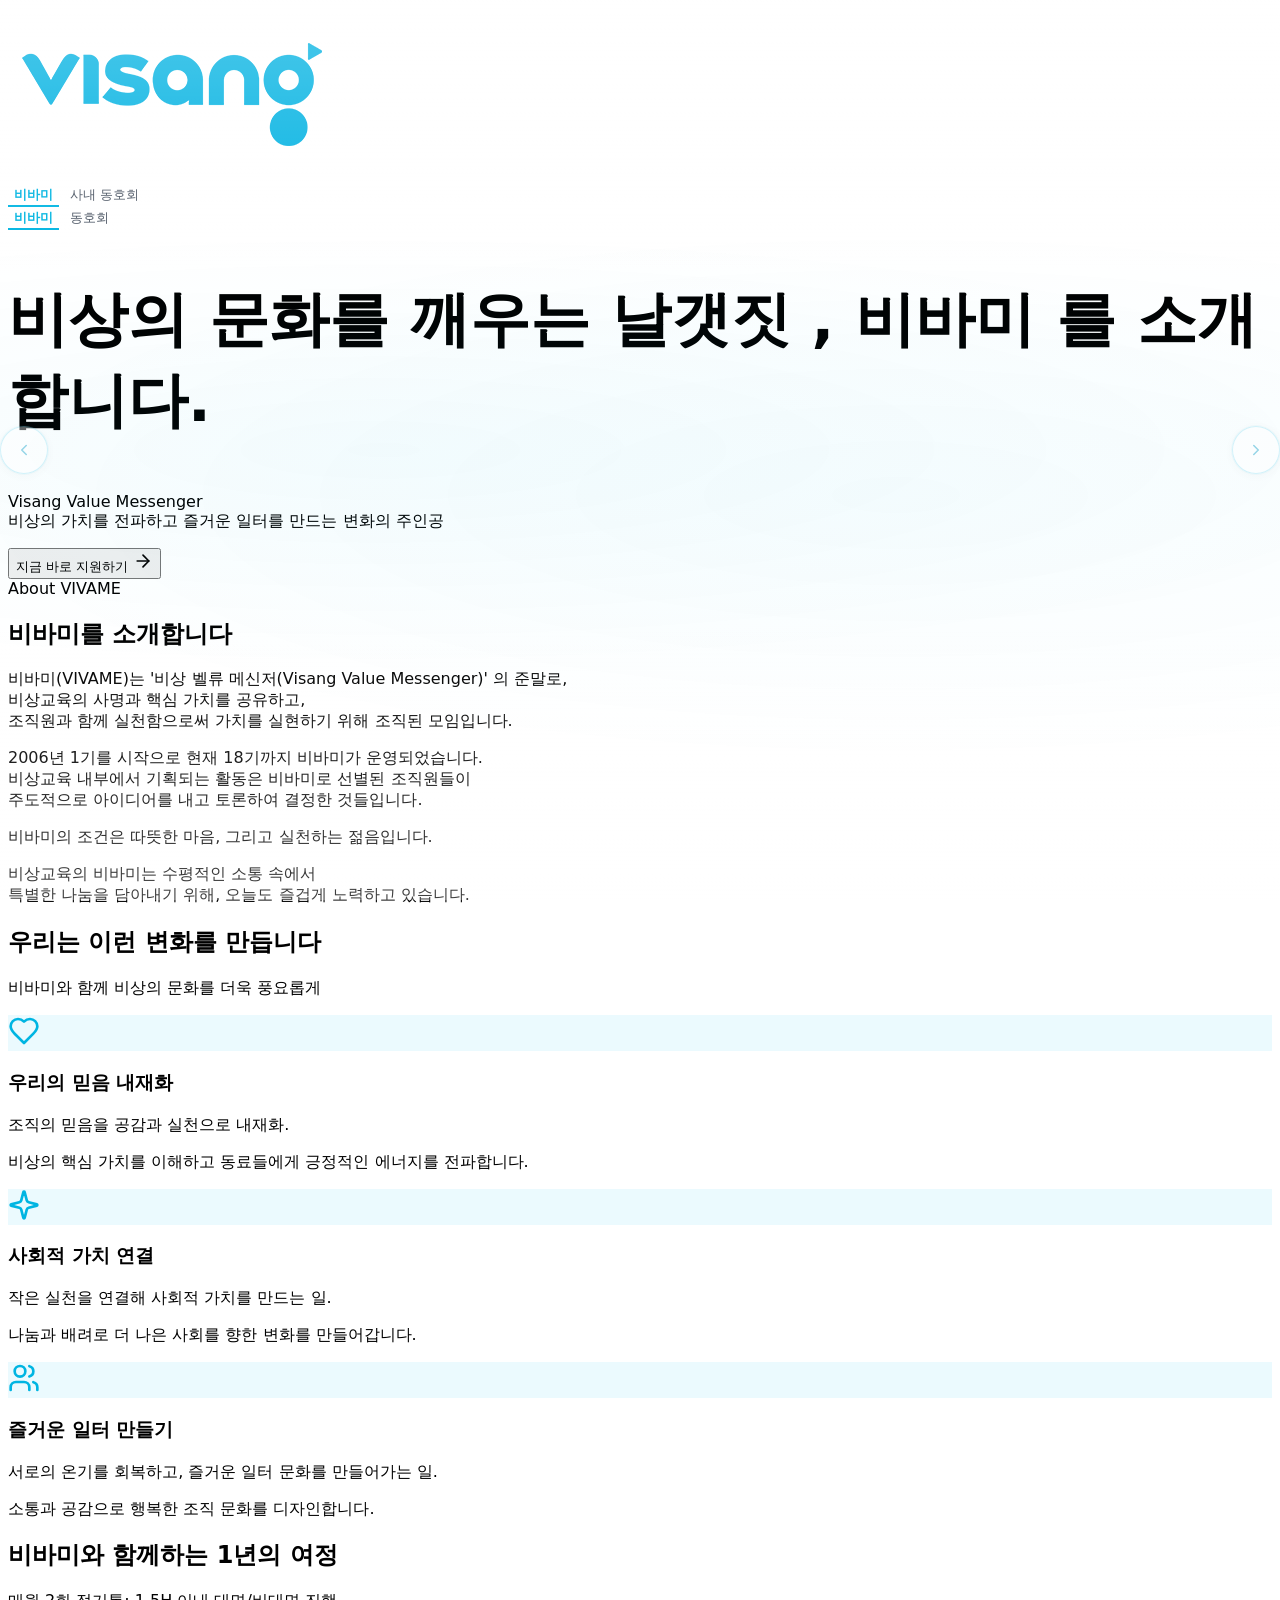
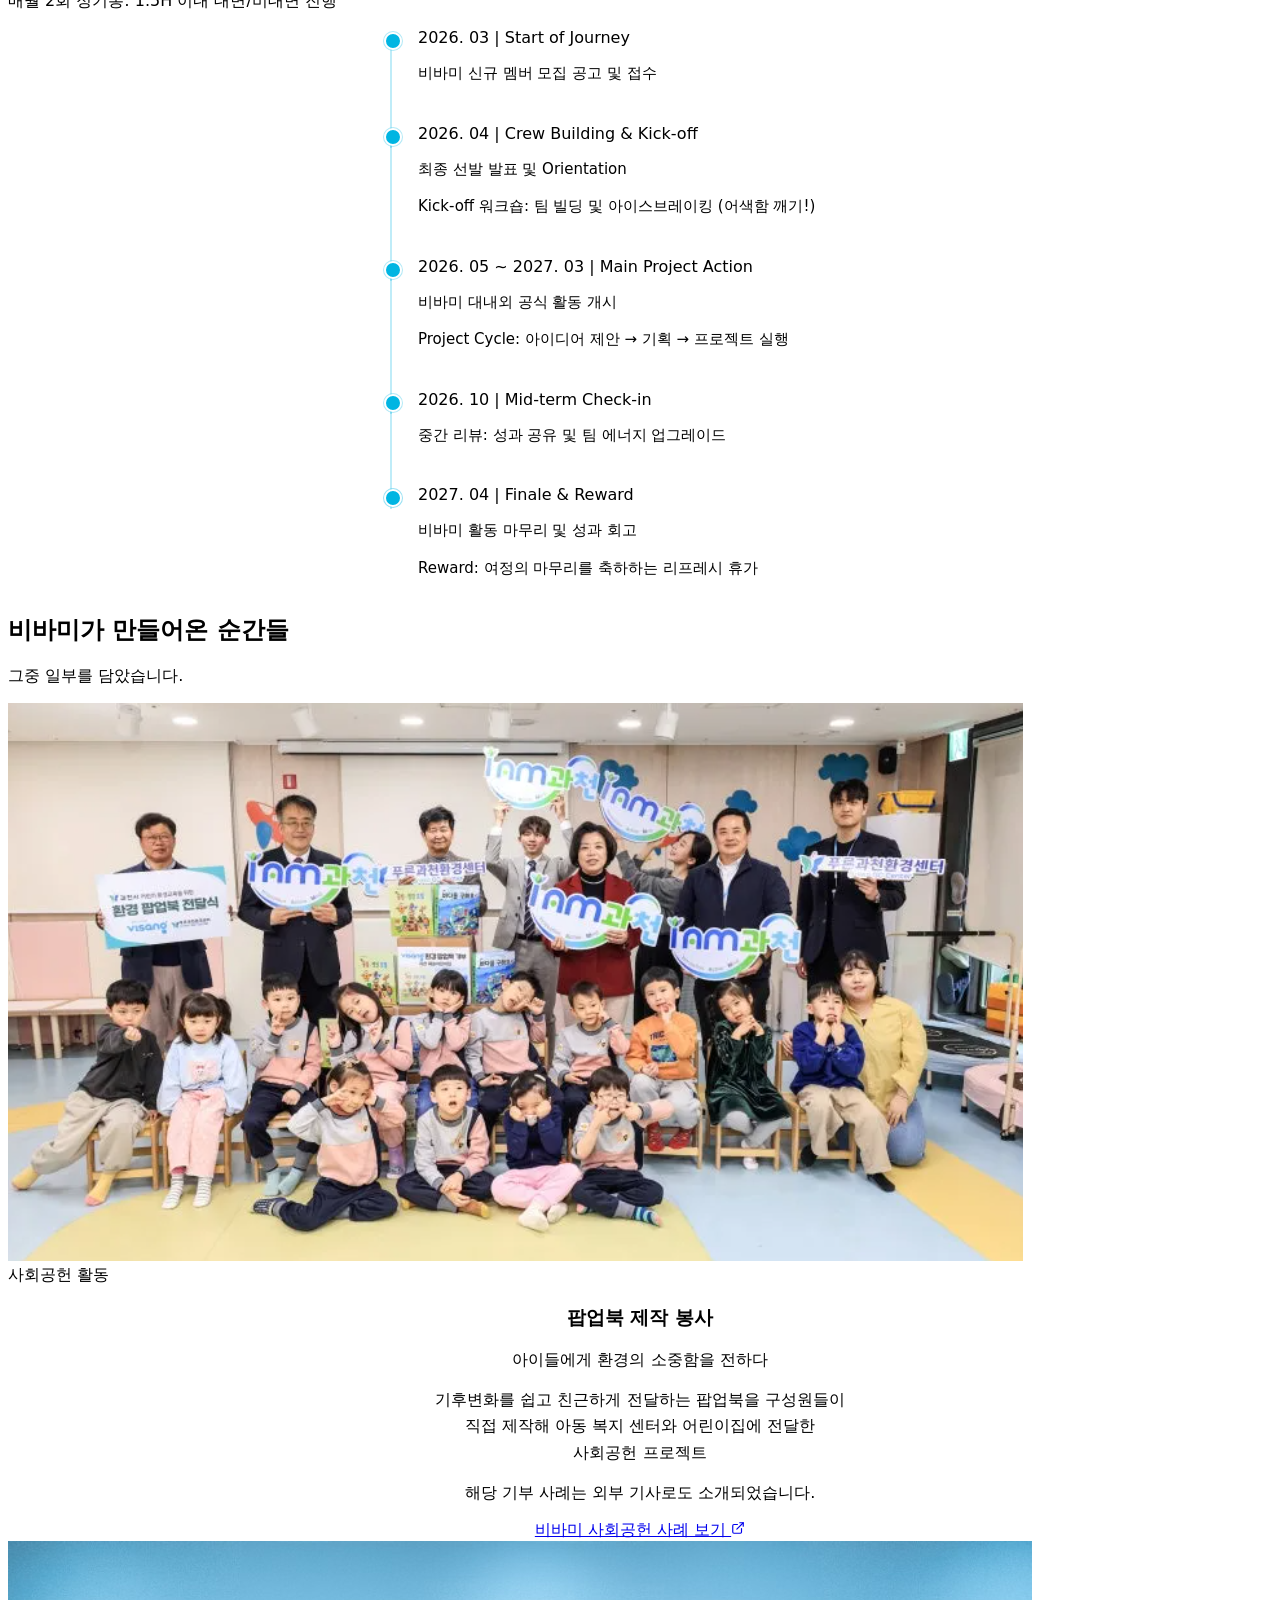
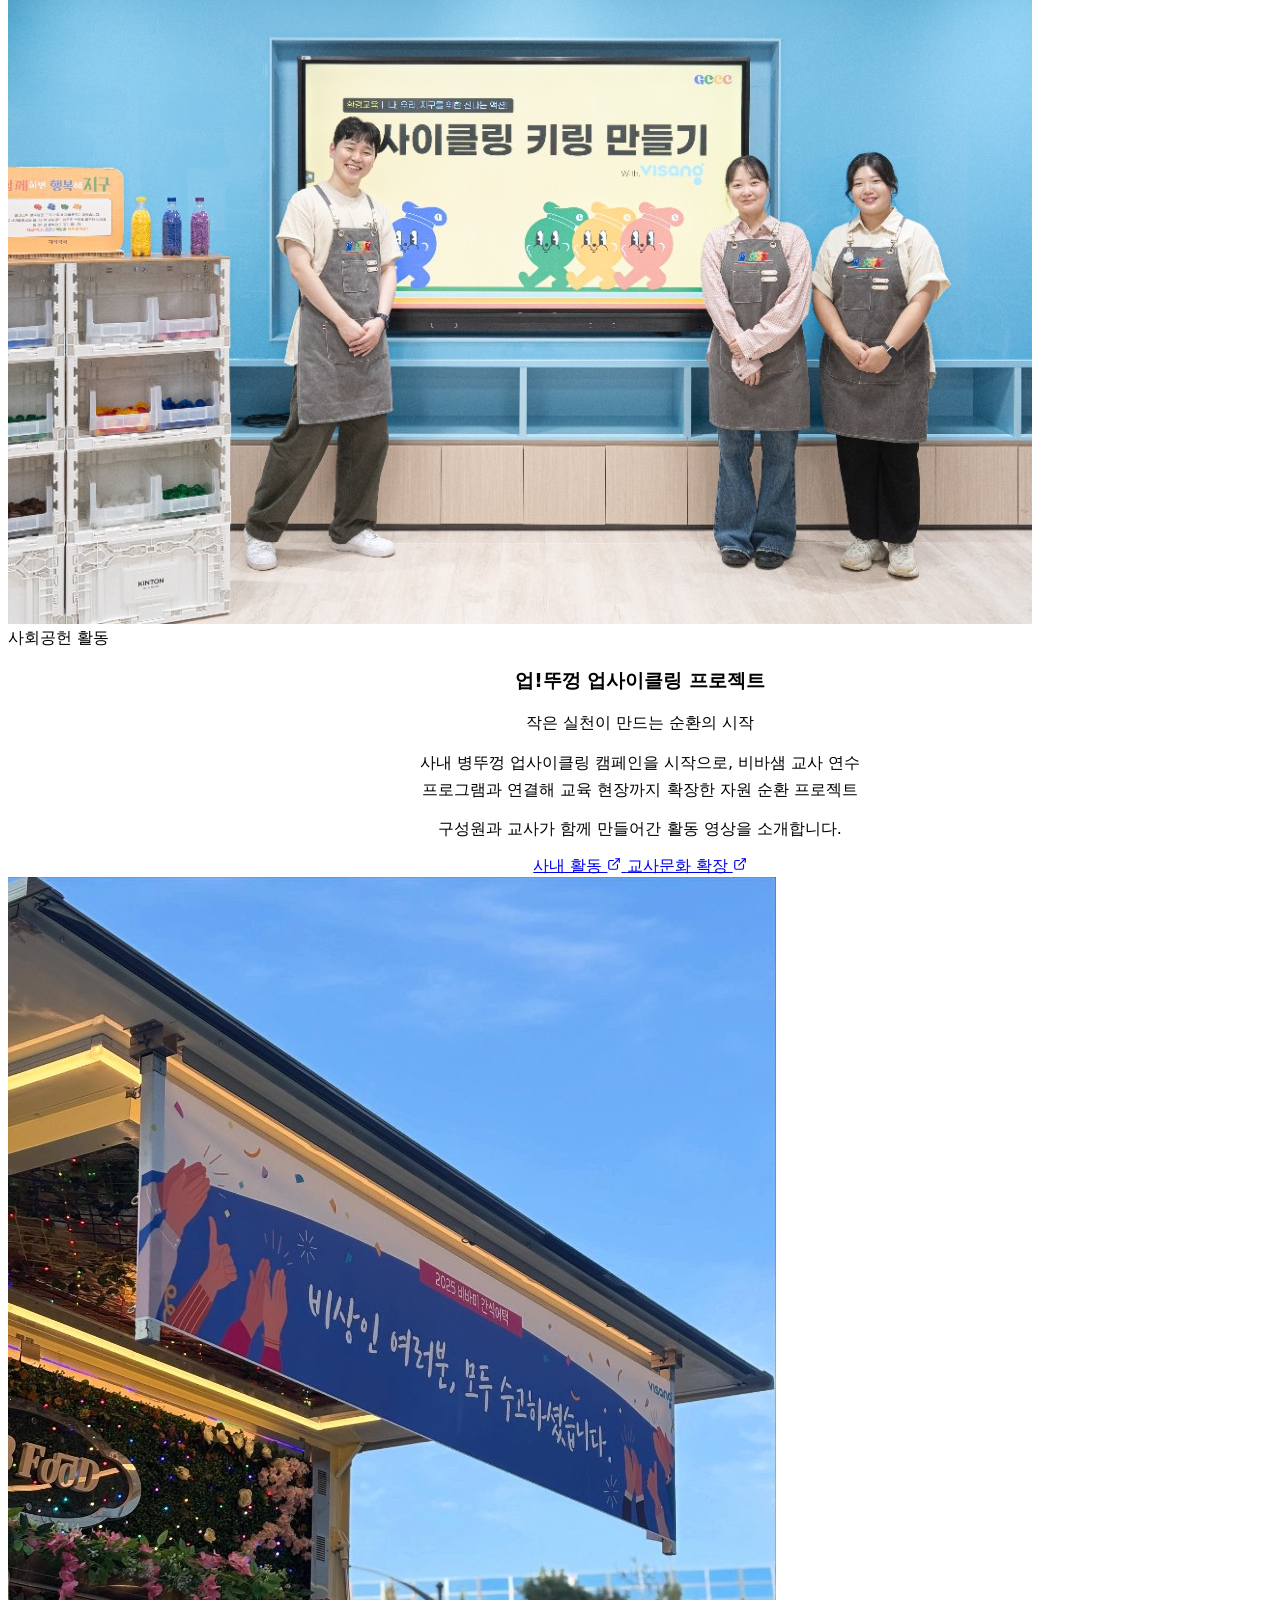
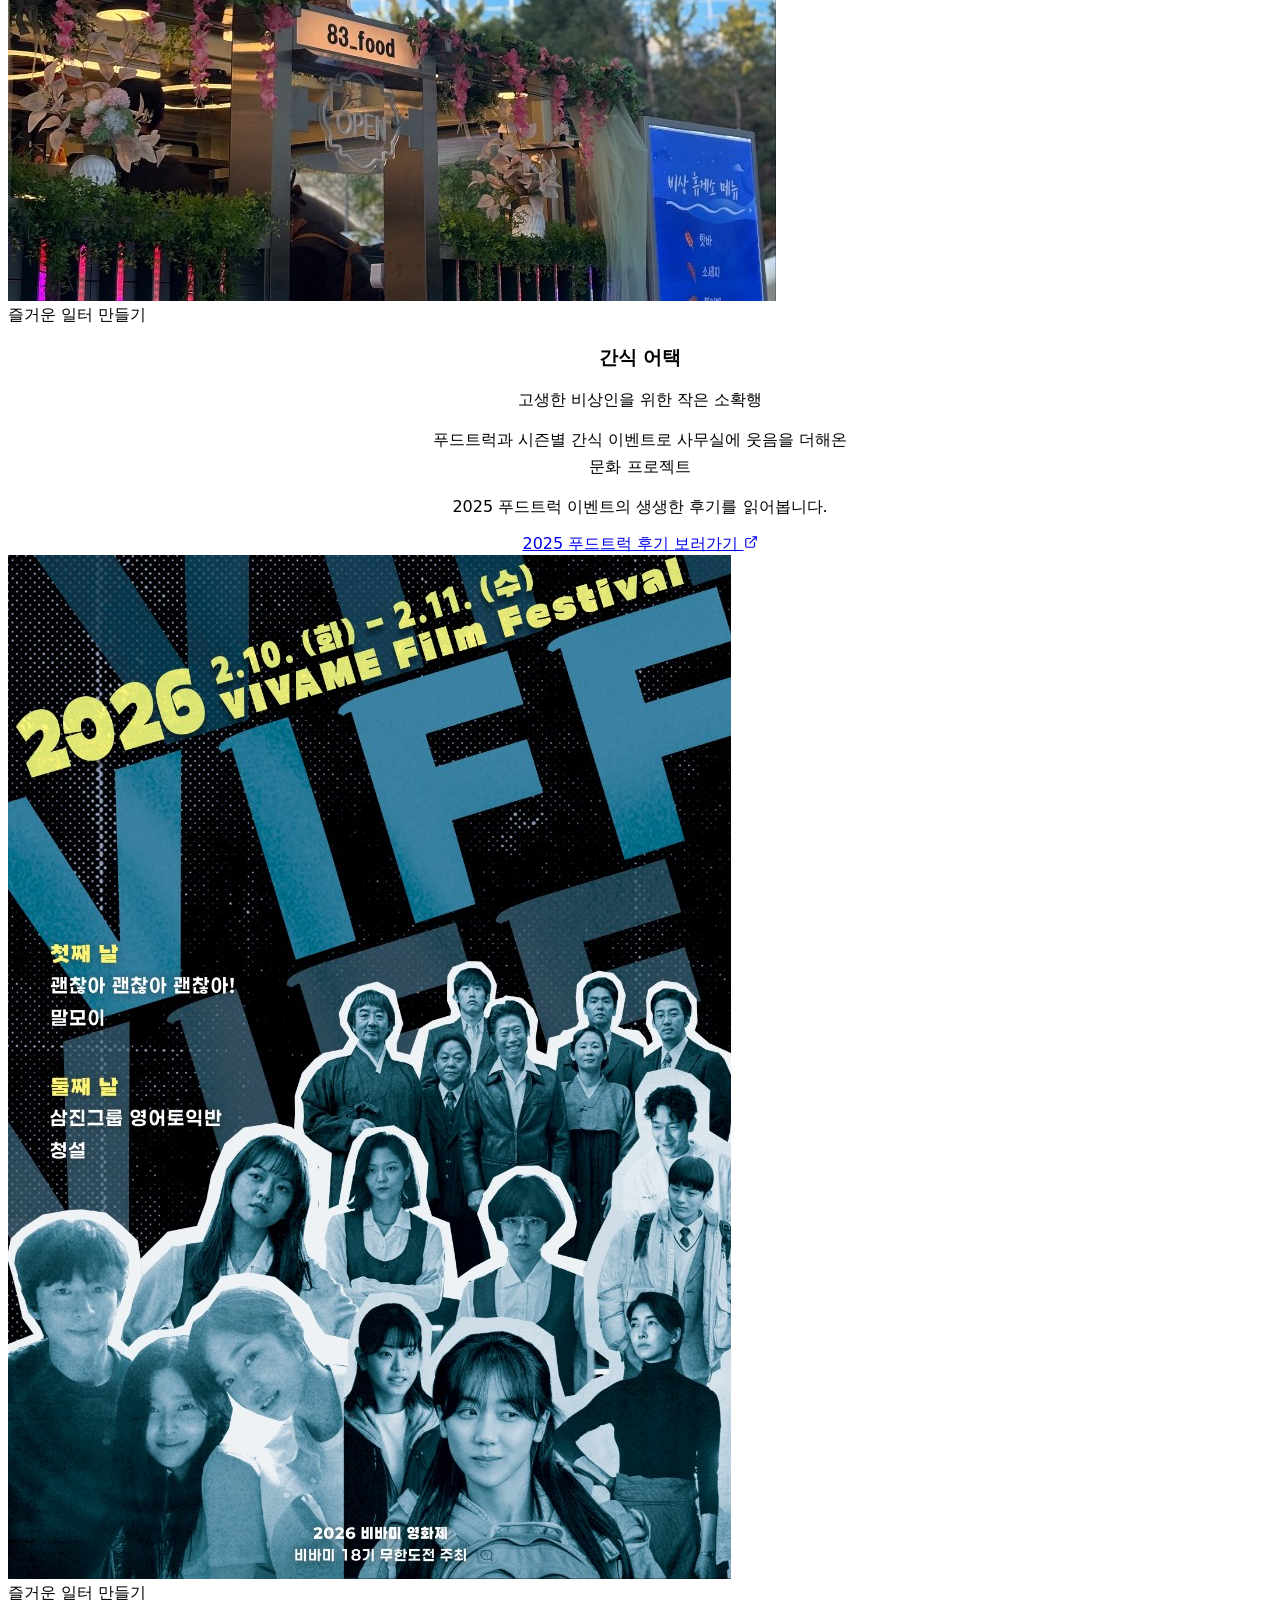
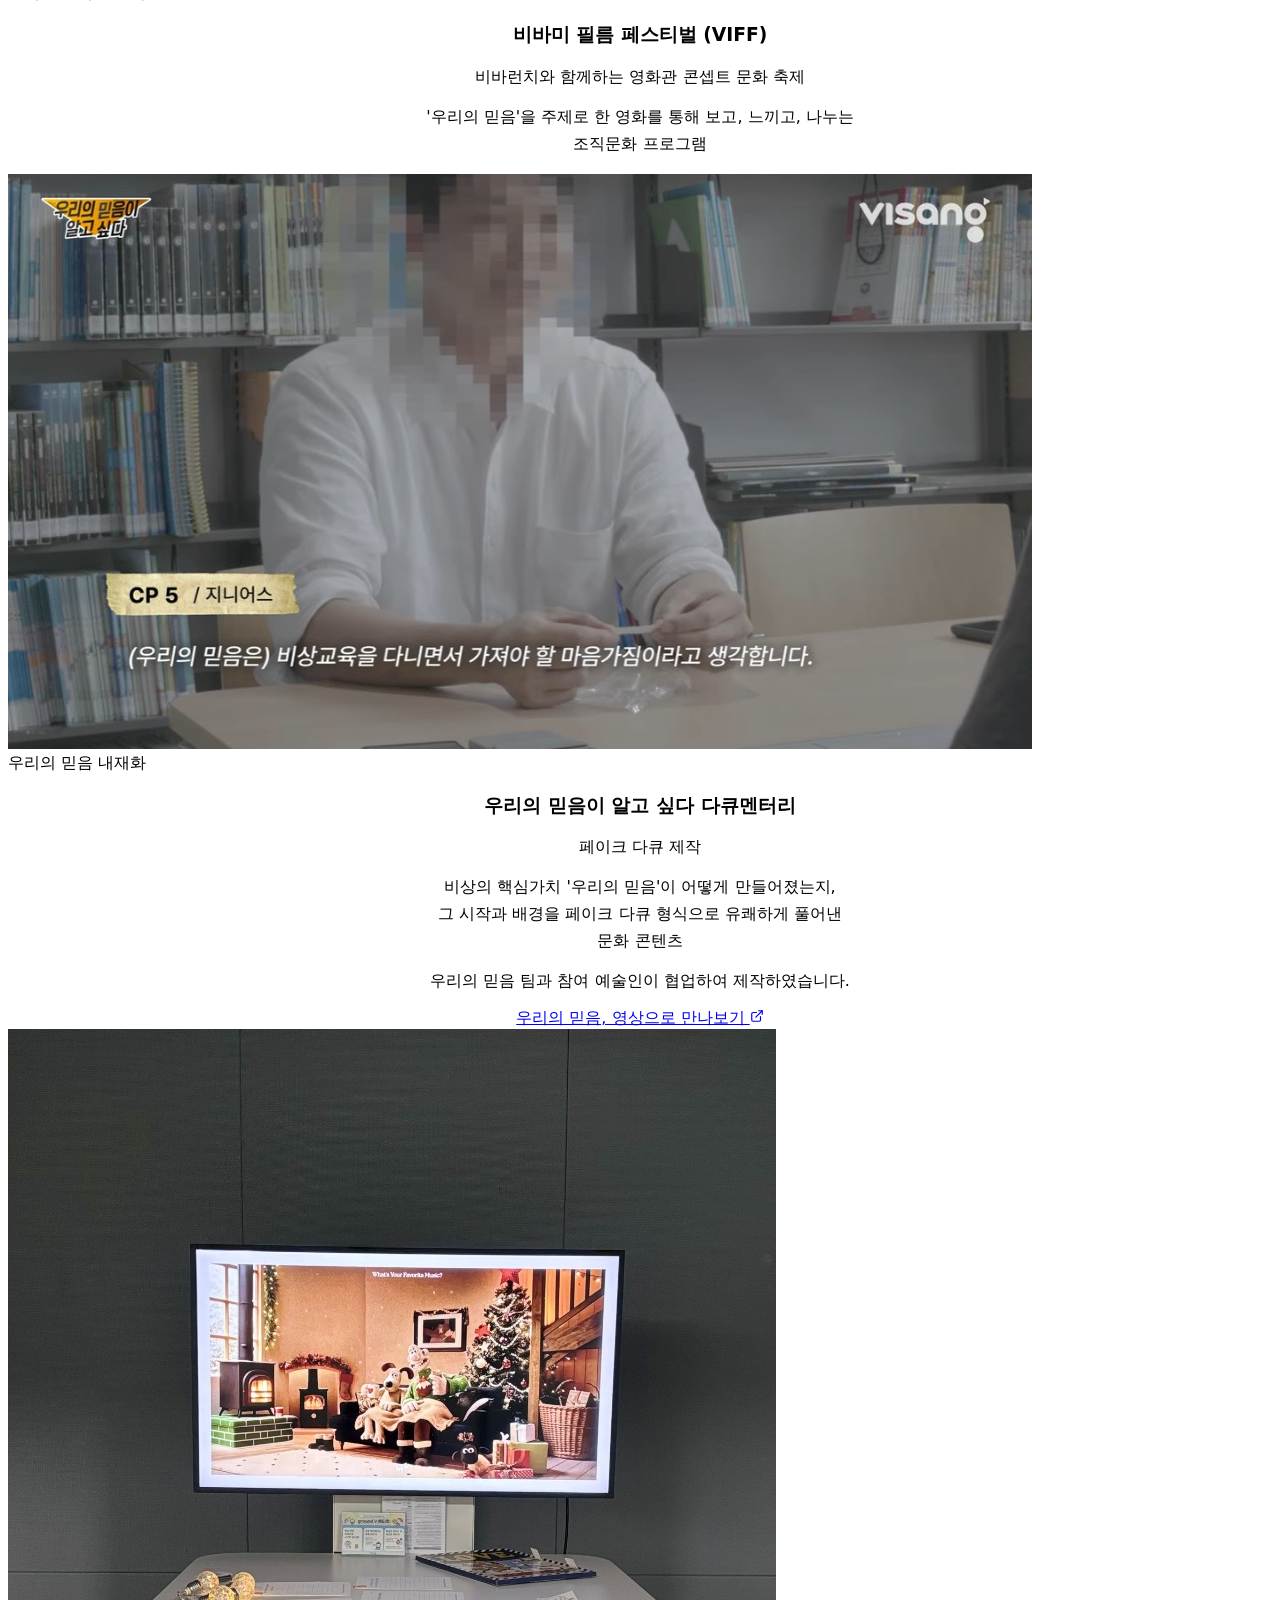
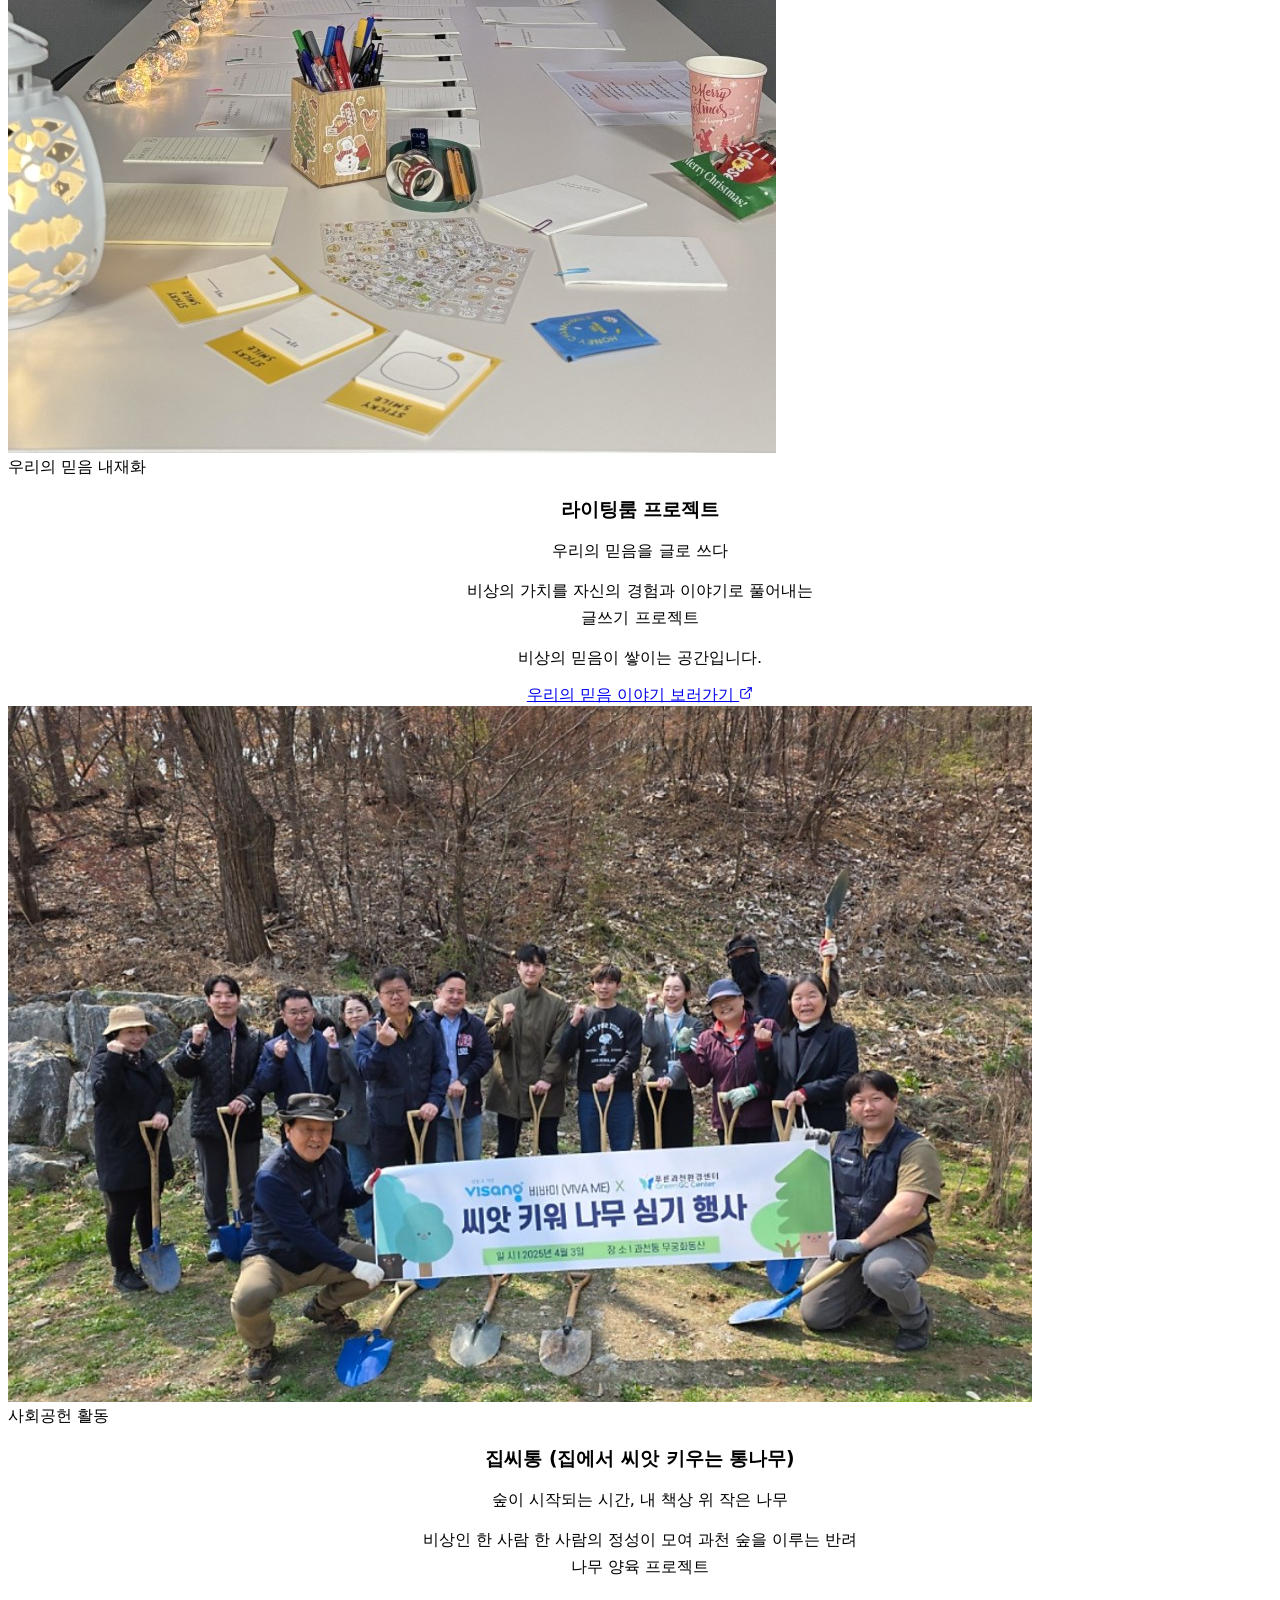
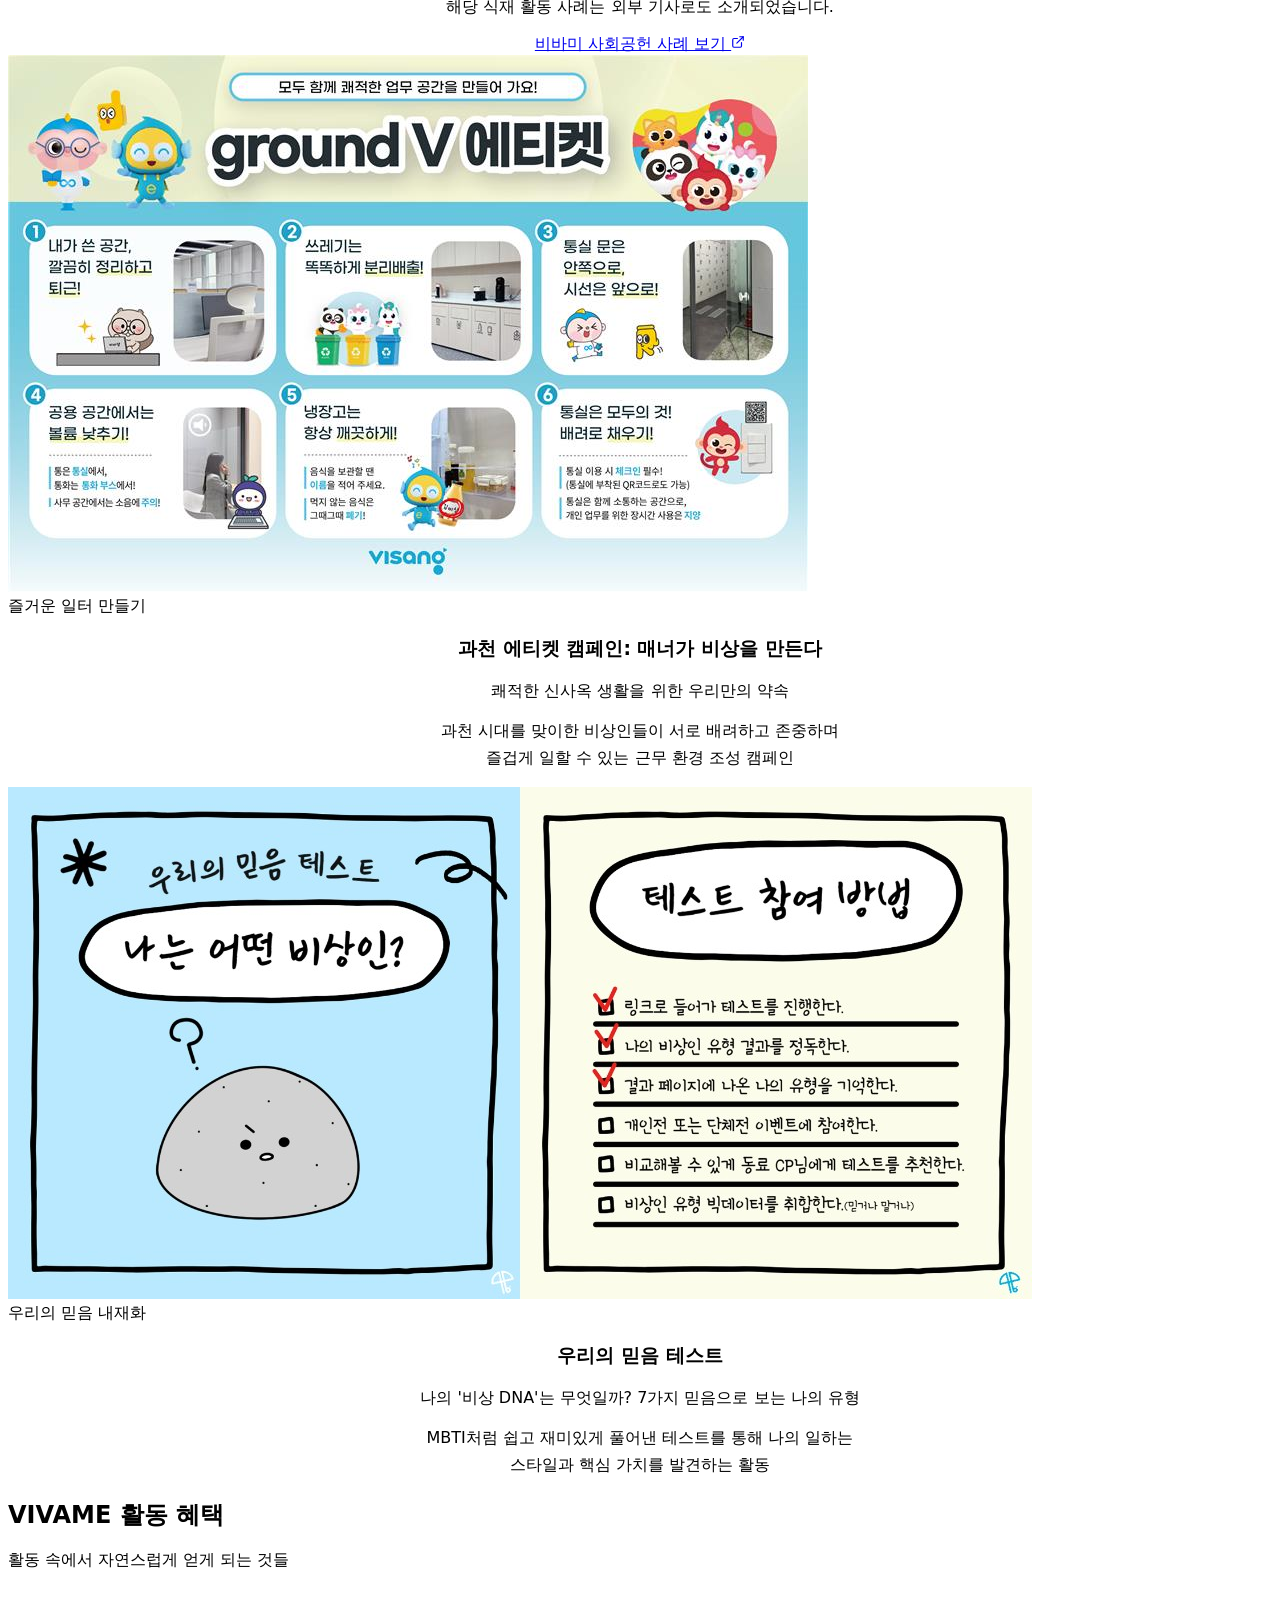
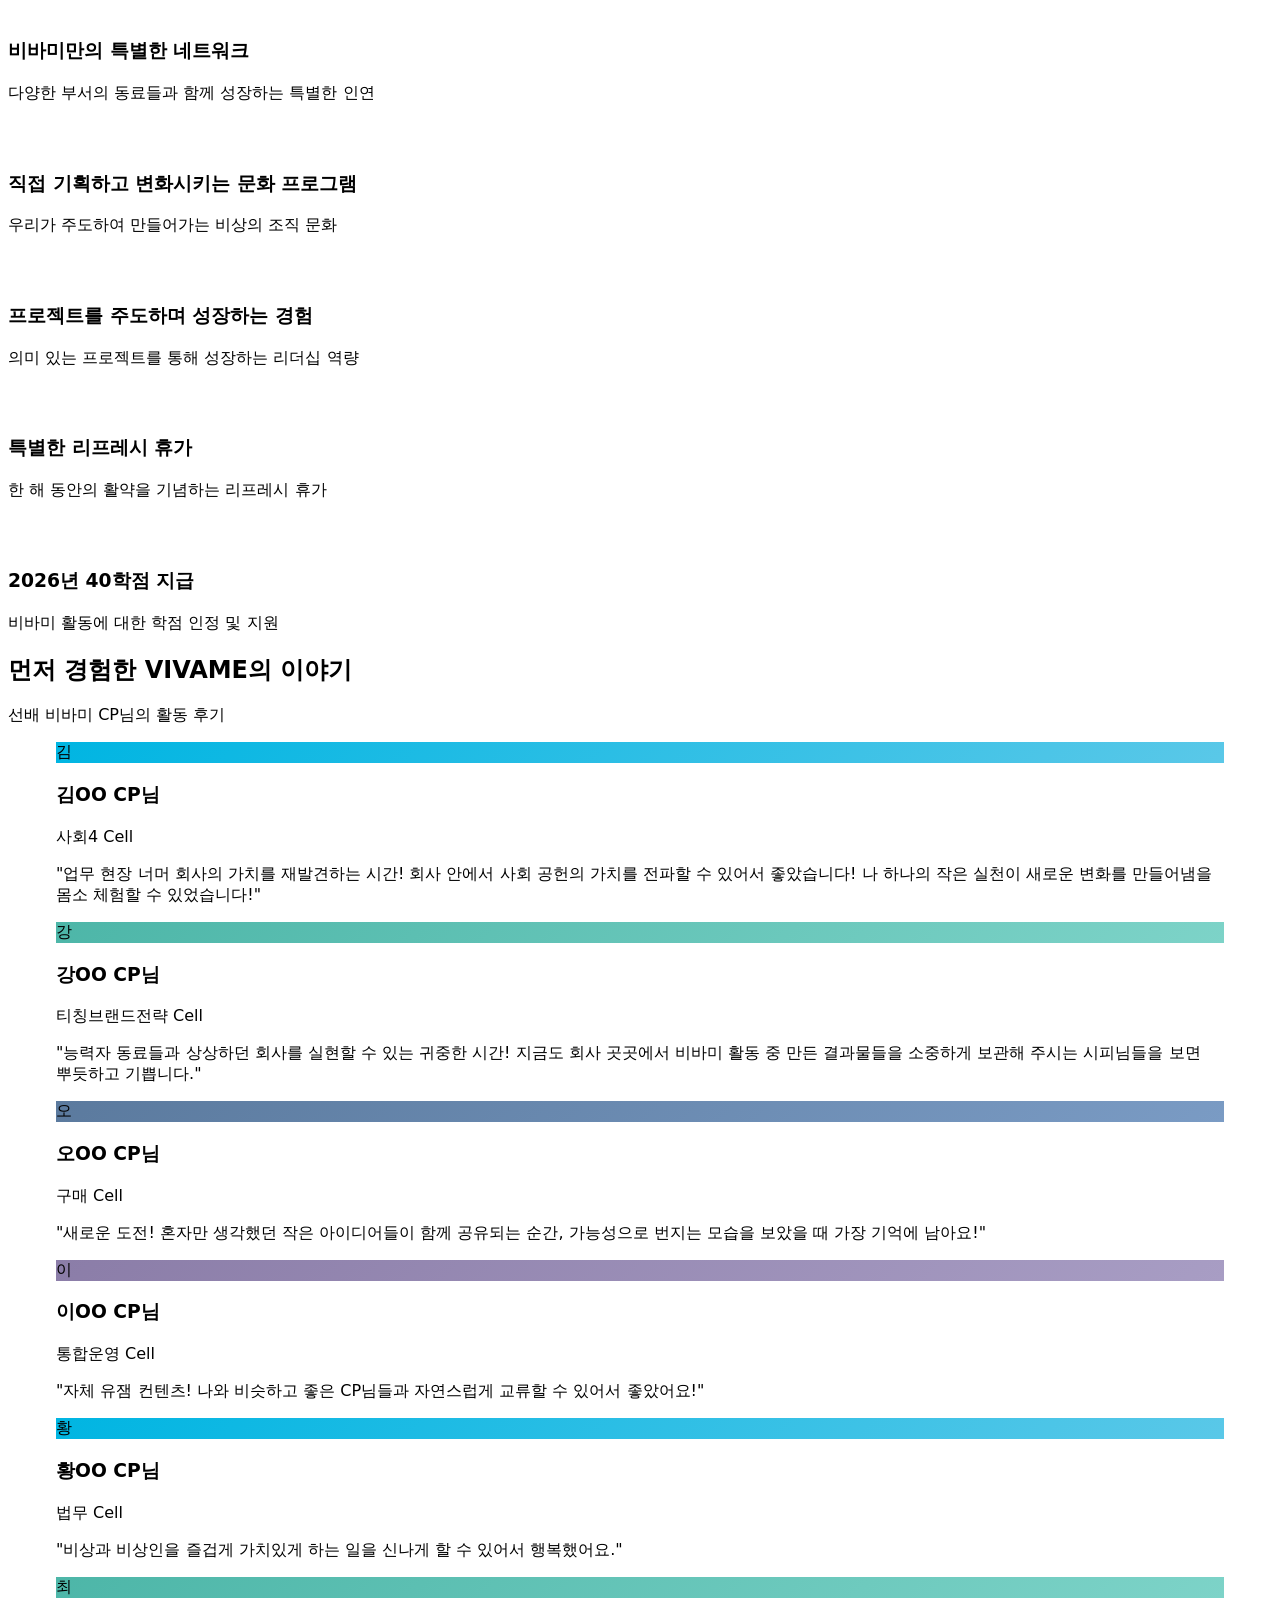
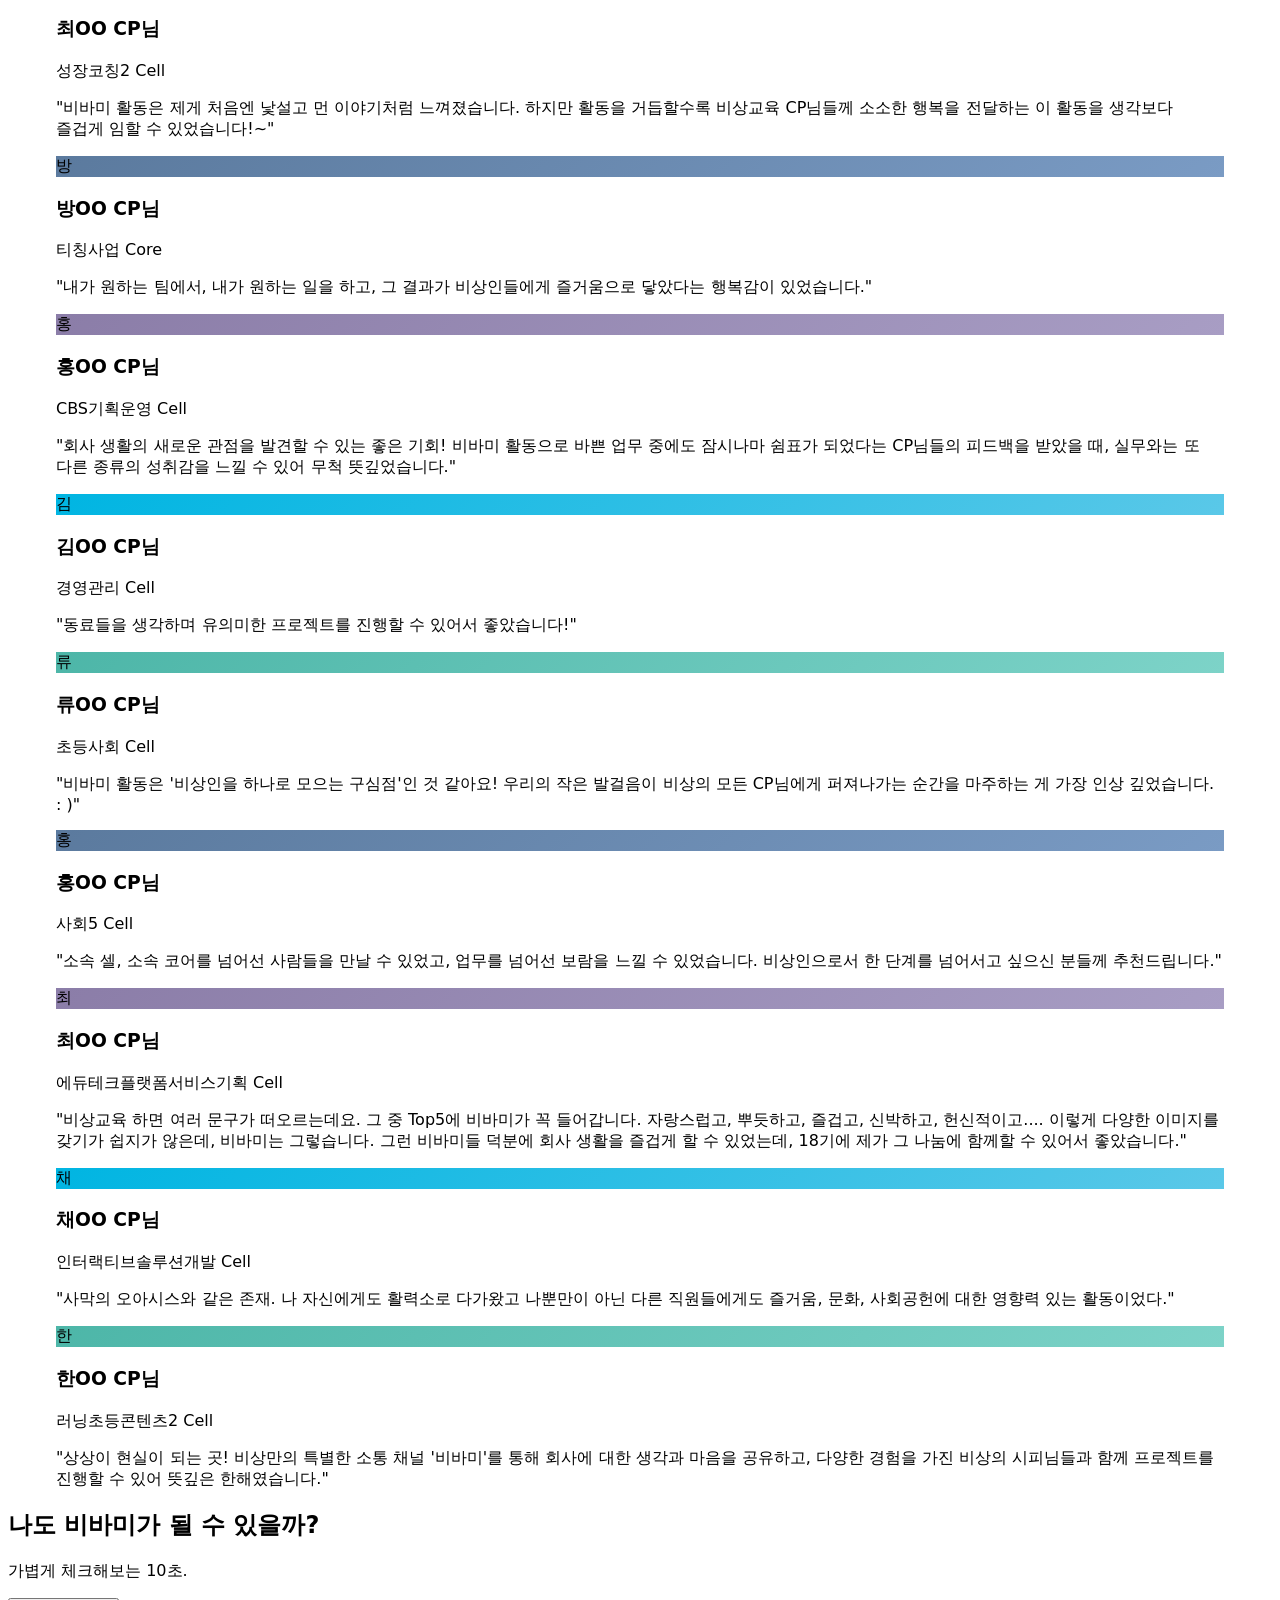
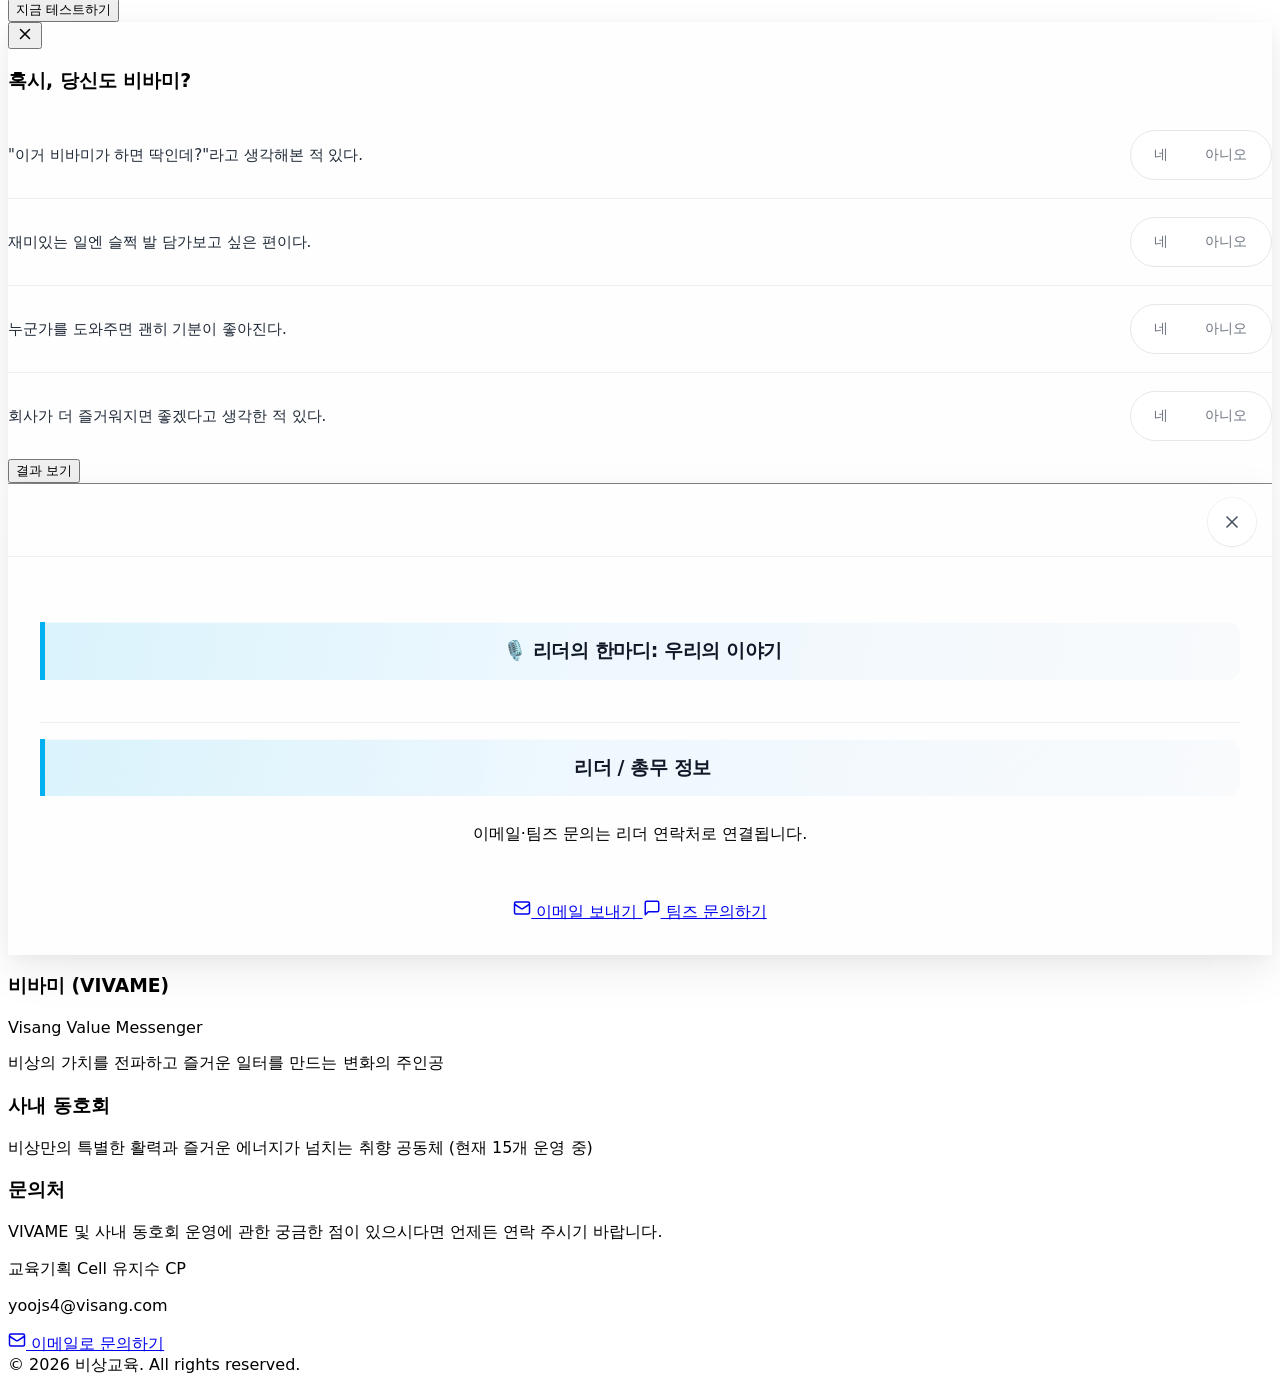
==== commit b4224da2: "ㅇㅇ" ====
--- a/index.html
+++ b/index.html
@@ -309,11 +309,9 @@
                             <p class="text-sm text-[#00B5E2] font-medium mb-3">
                                 아이들에게 환경의 소중함을 전하다
                             </p>
-                            <p class="text-gray-600 leading-relaxed text-sm mb-4">
-                                기후변화를 쉽고 친근하게 전달하는 팝업북을<br class="sm:hidden" /> 구성원들이 직접 제작해<br class="sm:hidden" /> 아동 복지 센터와 어린이집에 전달한 사회공헌 프로젝트
-                            </p>
+                            <p class="activity-card-description text-gray-600 text-sm mb-4">기후변화를 쉽고 친근하게 전달하는 팝업북을 구성원들이 직접 제작해 아동 복지 센터와 어린이집에 전달한 사회공헌 프로젝트</p>
                             <div class="pt-3 mt-3 border-t border-gray-100 text-center">
-                                <p class="text-xs text-gray-500 mb-2 text-left">해당 기부 사례는 외부 기사로도 소개되었습니다.</p>
+                                <p class="text-xs text-gray-500 mb-2 text-center">해당 기부 사례는 외부 기사로도 소개되었습니다.</p>
                                 <a href="https://www.welfarehello.com/community/hometownNews/68e52844-95b8-4873-9c0d-d139dda6c421" target="_blank" rel="noopener noreferrer" class="activity-cta-btn inline-flex items-center gap-2 px-4 py-2.5 text-sm font-medium rounded-full border border-[#00B5E2]/50 text-[#00B5E2] bg-white hover:bg-[#00B5E2]/5 hover:border-[#00B5E2] transition-all duration-200">
                                     비바미 사회공헌 사례 보기
                                     <svg xmlns="http://www.w3.org/2000/svg" width="14" height="14" viewBox="0 0 24 24" fill="none" stroke="currentColor" stroke-width="2" stroke-linecap="round" stroke-linejoin="round"><path d="M18 13v6a2 2 0 0 1-2 2H5a2 2 0 0 1-2-2V8a2 2 0 0 1 2-2h6"/><polyline points="15 3 21 3 21 9"/><line x1="10" y1="14" x2="21" y2="3"/></svg>
@@ -341,11 +339,9 @@
                             <p class="text-sm text-[#00B5E2] font-medium mb-3">
                                 작은 실천이 만드는 순환의 시작
                             </p>
-                            <p class="text-gray-600 leading-relaxed text-sm mb-4">
-                                사내 병뚜껑 업사이클링 캠페인을 시작으로,<br class="sm:hidden" /> 비바샘 교사 연수 프로그램과 연결해<br class="sm:hidden" /> 교육 현장까지 확장한 자원 순환 프로젝트
-                            </p>
+                            <p class="activity-card-description text-gray-600 text-sm mb-4">사내 병뚜껑 업사이클링 캠페인을 시작으로, 비바샘 교사 연수 프로그램과 연결해 교육 현장까지 확장한 자원 순환 프로젝트</p>
                             <div class="pt-3 mt-3 border-t border-gray-100">
-                                <p class="text-xs text-gray-500 mb-3 text-left">구성원과 교사가 함께 만들어간 활동 영상을 소개합니다.</p>
+                                <p class="text-xs text-gray-500 mb-3 text-center">구성원과 교사가 함께 만들어간 활동 영상을 소개합니다.</p>
                                 <div class="flex flex-col sm:flex-row gap-3 justify-center">
                                     <a href="https://visang1-my.sharepoint.com/personal/yoojs4_visang_com/_layouts/15/stream.aspx?id=%2Fpersonal%2Fyoojs4%5Fvisang%5Fcom%2FDocuments%2FMicrosoft%20Teams%20%EC%B1%84%ED%8C%85%20%ED%8C%8C%EC%9D%BC%2F%EB%B9%84%EB%B0%94%EB%AF%B8%5F%EC%97%85%EC%82%AC%EC%9D%B4%ED%81%B4%EC%B2%B4%ED%97%98%ED%95%99%EC%8A%B5%20%EC%8A%A4%EC%BC%80%EC%B9%98%2Emp4" target="_blank" rel="noopener noreferrer" class="activity-cta-btn inline-flex items-center justify-center gap-2 px-4 py-2.5 text-sm font-medium rounded-full border border-[#00B5E2]/50 text-[#00B5E2] bg-white hover:bg-[#00B5E2]/5 hover:border-[#00B5E2] transition-all duration-200 sm:flex-1 sm:min-w-0">
                                         사내 활동
@@ -379,11 +375,9 @@
                             <p class="text-sm text-[#00B5E2] font-medium mb-3">
                                 고생한 비상인을 위한 작은 소확행
                             </p>
-                            <p class="text-gray-600 leading-relaxed text-sm mb-4">
-                                푸드트럭과 시즌별 간식 이벤트로 사무실에 웃음을 더해온 문화 프로젝트
-                            </p>
+                            <p class="activity-card-description text-gray-600 text-sm mb-4">푸드트럭과 시즌별 간식 이벤트로 사무실에 웃음을 더해온 문화 프로젝트</p>
                             <div class="pt-3 mt-3 border-t border-gray-100 text-center">
-                                <p class="text-xs text-gray-500 mb-2 text-left">2025 푸드트럭 이벤트의 생생한 후기를 읽어봅니다.</p>
+                                <p class="text-xs text-gray-500 mb-2 text-center">2025 푸드트럭 이벤트의 생생한 후기를 읽어봅니다.</p>
                                 <a href="https://padlet.com/visangggs/x-j3q0hvtm24m1ljwg" target="_blank" rel="noopener noreferrer" class="activity-cta-btn inline-flex items-center gap-2 px-4 py-2.5 text-sm font-medium rounded-full border border-[#00B5E2]/50 text-[#00B5E2] bg-white hover:bg-[#00B5E2]/5 hover:border-[#00B5E2] transition-all duration-200">
                                     2025 푸드트럭 후기 보러가기
                                     <svg xmlns="http://www.w3.org/2000/svg" width="14" height="14" viewBox="0 0 24 24" fill="none" stroke="currentColor" stroke-width="2" stroke-linecap="round" stroke-linejoin="round"><path d="M18 13v6a2 2 0 0 1-2 2H5a2 2 0 0 1-2-2V8a2 2 0 0 1 2-2h6"/><polyline points="15 3 21 3 21 9"/><line x1="10" y1="14" x2="21" y2="3"/></svg>
@@ -411,9 +405,7 @@
                             <p class="text-sm text-[#00B5E2] font-medium mb-3">
                                 비바런치와 함께하는 영화관 콘셉트 문화 축제
                             </p>
-                            <p class="text-gray-600 leading-relaxed text-sm">
-                                '우리의 믿음'을 주제로 한 영화를 통해<br class="sm:hidden" /> 보고, 느끼고, 나누는 조직문화 프로그램
-                            </p>
+                            <p class="activity-card-description text-gray-600 text-sm">'우리의 믿음'을 주제로 한 영화를 통해 보고, 느끼고, 나누는 조직문화 프로그램</p>
                         </div>
                     </div>
                 </div>
@@ -436,11 +428,9 @@
                             <p class="text-sm text-[#00B5E2] font-medium mb-3">
                                 페이크 다큐 제작
                             </p>
-                            <p class="text-gray-600 leading-relaxed text-sm mb-4">
-                                비상의 핵심가치 '우리의 믿음'이 어떻게 만들어졌는지,<br class="sm:hidden" /> 그 시작과 배경을 페이크 다큐 형식으로 유쾌하게 풀어낸 문화 콘텐츠
-                            </p>
+                            <p class="activity-card-description text-gray-600 text-sm mb-4">비상의 핵심가치 '우리의 믿음'이 어떻게 만들어졌는지, 그 시작과 배경을 페이크 다큐 형식으로 유쾌하게 풀어낸 문화 콘텐츠</p>
                             <div class="pt-3 mt-3 border-t border-gray-100 text-center">
-                                <p class="text-xs text-gray-500 mb-2 text-left">우리의 믿음 팀과 참여 예술인이 협업하여 제작하였습니다.</p>
+                                <p class="text-xs text-gray-500 mb-2 text-center">우리의 믿음 팀과 참여 예술인이 협업하여 제작하였습니다.</p>
                                 <a href="https://youtu.be/5xe-pnWOQmg" target="_blank" rel="noopener noreferrer" class="activity-cta-btn inline-flex items-center gap-2 px-4 py-2.5 text-sm font-medium rounded-full border border-[#00B5E2]/50 text-[#00B5E2] bg-white hover:bg-[#00B5E2]/5 hover:border-[#00B5E2] transition-all duration-200">
                                     우리의 믿음, 영상으로 만나보기
                                     <svg xmlns="http://www.w3.org/2000/svg" width="14" height="14" viewBox="0 0 24 24" fill="none" stroke="currentColor" stroke-width="2" stroke-linecap="round" stroke-linejoin="round"><path d="M18 13v6a2 2 0 0 1-2 2H5a2 2 0 0 1-2-2V8a2 2 0 0 1 2-2h6"/><polyline points="15 3 21 3 21 9"/><line x1="10" y1="14" x2="21" y2="3"/></svg>
@@ -468,11 +458,9 @@
                             <p class="text-sm text-[#00B5E2] font-medium mb-3">
                                 우리의 믿음을 글로 쓰다
                             </p>
-                            <p class="text-gray-600 leading-relaxed text-sm mb-4">
-                                비상의 가치를 자신의 경험과 이야기로 풀어내는 글쓰기 프로젝트
-                            </p>
+                            <p class="activity-card-description text-gray-600 text-sm mb-4">비상의 가치를 자신의 경험과 이야기로 풀어내는 글쓰기 프로젝트</p>
                             <div class="pt-3 mt-3 border-t border-gray-100 text-center">
-                                <p class="text-xs text-gray-500 mb-2 text-left">비상의 믿음이 쌓이는 공간입니다.</p>
+                                <p class="text-xs text-gray-500 mb-2 text-center">비상의 믿음이 쌓이는 공간입니다.</p>
                                 <a href="https://vivame-9bc26.web.app/home" target="_blank" rel="noopener noreferrer" class="activity-cta-btn inline-flex items-center gap-2 px-4 py-2.5 text-sm font-medium rounded-full border border-[#00B5E2]/50 text-[#00B5E2] bg-white hover:bg-[#00B5E2]/5 hover:border-[#00B5E2] transition-all duration-200">
                                     우리의 믿음 이야기 보러가기
                                     <svg xmlns="http://www.w3.org/2000/svg" width="14" height="14" viewBox="0 0 24 24" fill="none" stroke="currentColor" stroke-width="2" stroke-linecap="round" stroke-linejoin="round"><path d="M18 13v6a2 2 0 0 1-2 2H5a2 2 0 0 1-2-2V8a2 2 0 0 1 2-2h6"/><polyline points="15 3 21 3 21 9"/><line x1="10" y1="14" x2="21" y2="3"/></svg>
@@ -500,11 +488,9 @@
                             <p class="text-sm text-[#00B5E2] font-medium mb-3">
                                 숲이 시작되는 시간, 내 책상 위 작은 나무
                             </p>
-                            <p class="text-gray-600 leading-relaxed text-sm mb-4">
-                                비상인 한 사람 한 사람의 정성이 모여<br class="sm:hidden" /> 과천 숲을 이루는 반려 나무 양육 프로젝트
-                            </p>
+                            <p class="activity-card-description text-gray-600 text-sm mb-4">비상인 한 사람 한 사람의 정성이 모여 과천 숲을 이루는 반려 나무 양육 프로젝트</p>
                             <div class="pt-3 mt-3 border-t border-gray-100 text-center">
-                                <p class="text-xs text-gray-500 mb-2 text-left">해당 식재 활동 사례는 외부 기사로도 소개되었습니다.</p>
+                                <p class="text-xs text-gray-500 mb-2 text-center">해당 식재 활동 사례는 외부 기사로도 소개되었습니다.</p>
                                 <a href="https://m.blog.naver.com/gccity_blog/223826085539?view=img_3" target="_blank" rel="noopener noreferrer" class="activity-cta-btn inline-flex items-center gap-2 px-4 py-2.5 text-sm font-medium rounded-full border border-[#00B5E2]/50 text-[#00B5E2] bg-white hover:bg-[#00B5E2]/5 hover:border-[#00B5E2] transition-all duration-200">
                                     비바미 사회공헌 사례 보기
                                     <svg xmlns="http://www.w3.org/2000/svg" width="14" height="14" viewBox="0 0 24 24" fill="none" stroke="currentColor" stroke-width="2" stroke-linecap="round" stroke-linejoin="round"><path d="M18 13v6a2 2 0 0 1-2 2H5a2 2 0 0 1-2-2V8a2 2 0 0 1 2-2h6"/><polyline points="15 3 21 3 21 9"/><line x1="10" y1="14" x2="21" y2="3"/></svg>
@@ -532,9 +518,7 @@
                             <p class="text-sm text-[#00B5E2] font-medium mb-3">
                                 쾌적한 신사옥 생활을 위한 우리만의 약속
                             </p>
-                            <p class="text-gray-600 leading-relaxed text-sm">
-                                과천 시대를 맞이한 비상인들이 서로 배려하고 존중하며<br class="sm:hidden" /> 즐겁게 일할 수 있는 근무 환경 조성 캠페인
-                            </p>
+                            <p class="activity-card-description text-gray-600 text-sm">과천 시대를 맞이한 비상인들이 서로 배려하고 존중하며 즐겁게 일할 수 있는 근무 환경 조성 캠페인</p>
                         </div>
                     </div>
                 </div>
@@ -557,9 +541,7 @@
                             <p class="text-sm text-[#00B5E2] font-medium mb-3">
                                 나의 '비상 DNA'는 무엇일까? 7가지 믿음으로 보는 나의 유형
                             </p>
-                            <p class="text-gray-600 leading-relaxed text-sm">
-                                MBTI처럼 쉽고 재미있게 풀어낸 테스트를 통해<br class="sm:hidden" /> 나의 일하는 스타일과 핵심 가치를 발견하는 활동
-                            </p>
+                            <p class="activity-card-description text-gray-600 text-sm">MBTI처럼 쉽고 재미있게 풀어낸 테스트를 통해 나의 일하는 스타일과 핵심 가치를 발견하는 활동</p>
                         </div>
                     </div>
                 </div>
@@ -1004,6 +986,11 @@
                         비상 동호회를 소개합니다
                     </h2>
                     <span class="clubs-list-section-accent" aria-hidden="true"></span>
+                    <p class="clubs-list-section-subtitle">
+                        마음이 머무는 곳을 찾으셨나요?<br />
+                        2026년 4월 기준, 총 15개의 동호회가 활발히 운영되고 있습니다.<br />
+                        카드를 선택해 상세 내용을 확인해 보세요.
+                    </p>
                 </div>
 
                 <div class="grid grid-cols-1 sm:grid-cols-2 lg:grid-cols-3 gap-6 lg:gap-8" id="clubCardsRoot">
--- a/css/styles.css
+++ b/css/styles.css
@@ -783,6 +783,27 @@
   box-shadow: 0 2px 12px rgba(0, 176, 240, 0.35);
 }
 
+.clubs-list-section-subtitle {
+  margin: 1.5rem 0 0;
+  padding: 0 1rem;
+  max-width: 36rem;
+  text-align: center;
+  font-size: clamp(1rem, 2.4vw, 1.125rem);
+  font-weight: 500;
+  color: #4b5563;
+  line-height: 1.65;
+  letter-spacing: -0.02em;
+  word-break: keep-all;
+  overflow-wrap: break-word;
+}
+
+@media (min-width: 640px) {
+  .clubs-list-section-subtitle {
+    margin-top: 1.75rem;
+    font-size: 1.0625rem;
+  }
+}
+
 /* 애니메이션 */
 @keyframes float {
   0%, 100% { transform: translateY(0) scale(1) rotate(0deg); }
@@ -867,6 +888,7 @@
 .vivami-timeline-item::before {
   content: "";
   position: absolute;
+  z-index: 0;
   left: 6px;
   top: 20px;
   bottom: -1.5rem;
@@ -879,6 +901,8 @@
 }
 
 .vivami-timeline-dot {
+  position: relative;
+  z-index: 1;
   flex-shrink: 0;
   width: 14px;
   height: 14px;
@@ -895,6 +919,8 @@
 }
 
 .vivami-timeline-content {
+  position: relative;
+  z-index: 1;
   flex: 1;
   min-width: 0;
 }
@@ -905,9 +931,13 @@
 }
 
 @media (max-width: 639px) {
+  /*
+   * 모바일에서 column 배치 시 본문이 전체 너비로 내려가며
+   * absolute 세로선(left: ~6px)과 첫 글자가 겹침 → 가로(row) 배치 유지
+   */
   .vivami-timeline-item {
-    flex-direction: column;
-    gap: 0.5rem;
+    align-items: flex-start;
+    gap: 0.75rem;
     padding-bottom: 1.25rem;
   }
 
@@ -921,10 +951,6 @@
     margin-top: 2px;
     width: 12px;
     height: 12px;
-  }
-
-  .vivami-timeline-content {
-    padding-left: 0;
   }
 
   .vivami-timeline-content p {
@@ -1234,6 +1260,101 @@
   .club-portal-section .relative img {
     object-fit: cover;
     object-position: center;
+  }
+}
+
+/* 동호회 카드 썸네일: padding-bottom 비율 박스(5:4) — 모바일 Safari에서 aspect-ratio+absolute 조합 시 하단 회색 누락 완화 */
+.club-card-thumb-wrap {
+  position: relative;
+  width: 100%;
+  height: 0;
+  padding-bottom: 80%;
+  overflow: hidden;
+  background-color: #f3f4f6;
+}
+
+.club-card-thumb-wrap .club-card-thumb {
+  position: absolute;
+  left: 0;
+  top: 0;
+  z-index: 0;
+  width: 100%;
+  height: 100%;
+  object-fit: cover;
+  object-position: center;
+  /* WebKit에서 object-cover가 남기는 1px 틈 방지 */
+  min-width: 100%;
+  min-height: 100%;
+  -webkit-backface-visibility: hidden;
+  backface-visibility: hidden;
+}
+
+/*
+ * 동호회·비바미 활동 카드 본문 — 반응형 가독성
+ * (keep-all + break-word, 중앙·폭 90%, 모바일 줄간 1.72)
+ */
+.club-portal-card h3,
+.club-card-tagline,
+.club-card-summary,
+.activity-card-description {
+  text-align: center;
+  white-space: normal;
+  width: 90%;
+  max-width: 28rem;
+  margin-left: auto;
+  margin-right: auto;
+  word-break: keep-all;
+  overflow-wrap: break-word;
+}
+
+.activities-section .group .p-4.sm\:p-6,
+.activities-section .group .p-4 {
+  text-align: center;
+}
+
+@media (max-width: 639px) {
+  .club-portal-card h3,
+  .club-card-tagline,
+  .club-card-summary,
+  .activity-card-description {
+    line-height: 1.72;
+  }
+}
+
+@media (min-width: 640px) {
+  .club-portal-card h3,
+  .club-card-tagline,
+  .club-card-summary,
+  .activity-card-description {
+    line-height: 1.68;
+  }
+}
+
+@supports (text-wrap: pretty) {
+  .club-portal-card h3,
+  .club-card-tagline,
+  .club-card-summary,
+  .activity-card-description,
+  .club-modal-detail-text,
+  .club-modal-fit-item {
+    text-wrap: pretty;
+  }
+}
+
+#clubModalTagline {
+  text-align: center;
+  white-space: normal;
+  width: 90%;
+  max-width: 28rem;
+  margin-left: auto;
+  margin-right: auto;
+  word-break: keep-all;
+  overflow-wrap: break-word;
+}
+
+@media (max-width: 639px) {
+  #clubModalTagline {
+    line-height: 1.72;
   }
 }
 
@@ -1315,6 +1436,14 @@
     0 0 0 4px #00b5e2;
 }
 
+/* 모달 상단 이미지 — 고정 높이 영역에서 모바일 WebKit 가장자리 누락 완화 */
+#clubModalImage:not(.hidden) {
+  min-width: 100%;
+  min-height: 100%;
+  -webkit-backface-visibility: hidden;
+  backface-visibility: hidden;
+}
+
 .club-modal-body {
   --club-modal-gap: 1.75rem;
   flex: 1 1 auto;
@@ -1412,20 +1541,45 @@
   padding-bottom: 0.25rem;
 }
 
-/* 소개글·찰떡 리스트 본문 — 크기·줄간격 통일 */
+/* 소개글·찰떡 리스트 본문 — 동일 글자 크기·굵기(리더의 한마디 ↔ 찰떡 궁합) */
 .club-modal-detail-text {
-  margin: 0 auto var(--club-modal-gap);
-  max-width: 36rem;
+  box-sizing: border-box;
+  margin: 0 auto 1rem;
+  width: 90%;
+  max-width: min(28rem, 90vw);
   text-align: center;
   font-size: 1rem;
-  line-height: 1.8;
+  font-weight: 500;
+  line-height: 1.68;
+  letter-spacing: -0.01em;
   color: #1f2937;
   word-break: keep-all;
   overflow-wrap: break-word;
+}
+
+@media (max-width: 639px) {
+  .club-modal-detail-text {
+    line-height: 1.72;
+  }
+}
+
+@media (min-width: 640px) {
+  .club-modal-detail-text {
+    max-width: min(36rem, 90%);
+    font-size: 1rem;
+    line-height: 1.68;
+    margin-bottom: var(--club-modal-gap);
+  }
 }
 
 .club-modal-section-body--detail .club-modal-detail-text:last-child {
   margin-bottom: 0;
+}
+
+/* 리더 본문 내 문구 강조(볼드) */
+.club-modal-detail-text .club-modal-em-lead {
+  font-weight: 700;
+  color: #0f172a;
 }
 
 /* 찰떡궁합 리스트 — 본문·리더 섹션과 동일 수직 리듬, 항목 텍스트 중앙 정렬 */
@@ -1447,7 +1601,7 @@
 .club-modal-fit-list {
   display: flex;
   flex-direction: column;
-  align-items: stretch;
+  align-items: center;
   gap: 0.35rem;
   margin: 0;
   padding: 0;
@@ -1455,22 +1609,52 @@
 }
 
 .club-modal-fit-item {
-  margin: 0;
+  box-sizing: border-box;
+  margin: 0 auto;
   padding: 0;
-  width: 100%;
+  width: 90%;
+  max-width: min(28rem, 90vw);
   text-align: center;
   font-size: 1rem;
   font-weight: 500;
-  line-height: 1.65;
+  line-height: 1.68;
+  letter-spacing: -0.01em;
   color: #1f2937;
   word-break: keep-all;
   overflow-wrap: break-word;
 }
 
+@media (max-width: 639px) {
+  .club-modal-fit-item {
+    line-height: 1.72;
+  }
+}
+
+@media (min-width: 640px) {
+  .club-modal-fit-item {
+    max-width: min(36rem, 90%);
+  }
+}
+
 .club-modal-leader-wrap {
+  box-sizing: border-box;
+  width: 90%;
+  max-width: min(28rem, 90vw);
+  margin-left: auto;
+  margin-right: auto;
+  text-align: center;
   font-size: 1rem;
-  line-height: 1.8;
+  line-height: 1.75;
   color: #374151;
+  word-break: keep-all;
+  overflow-wrap: break-word;
+}
+
+@media (min-width: 640px) {
+  .club-modal-leader-wrap {
+    max-width: min(36rem, 90%);
+    line-height: 1.7;
+  }
 }
 
 .club-modal-leader-line {
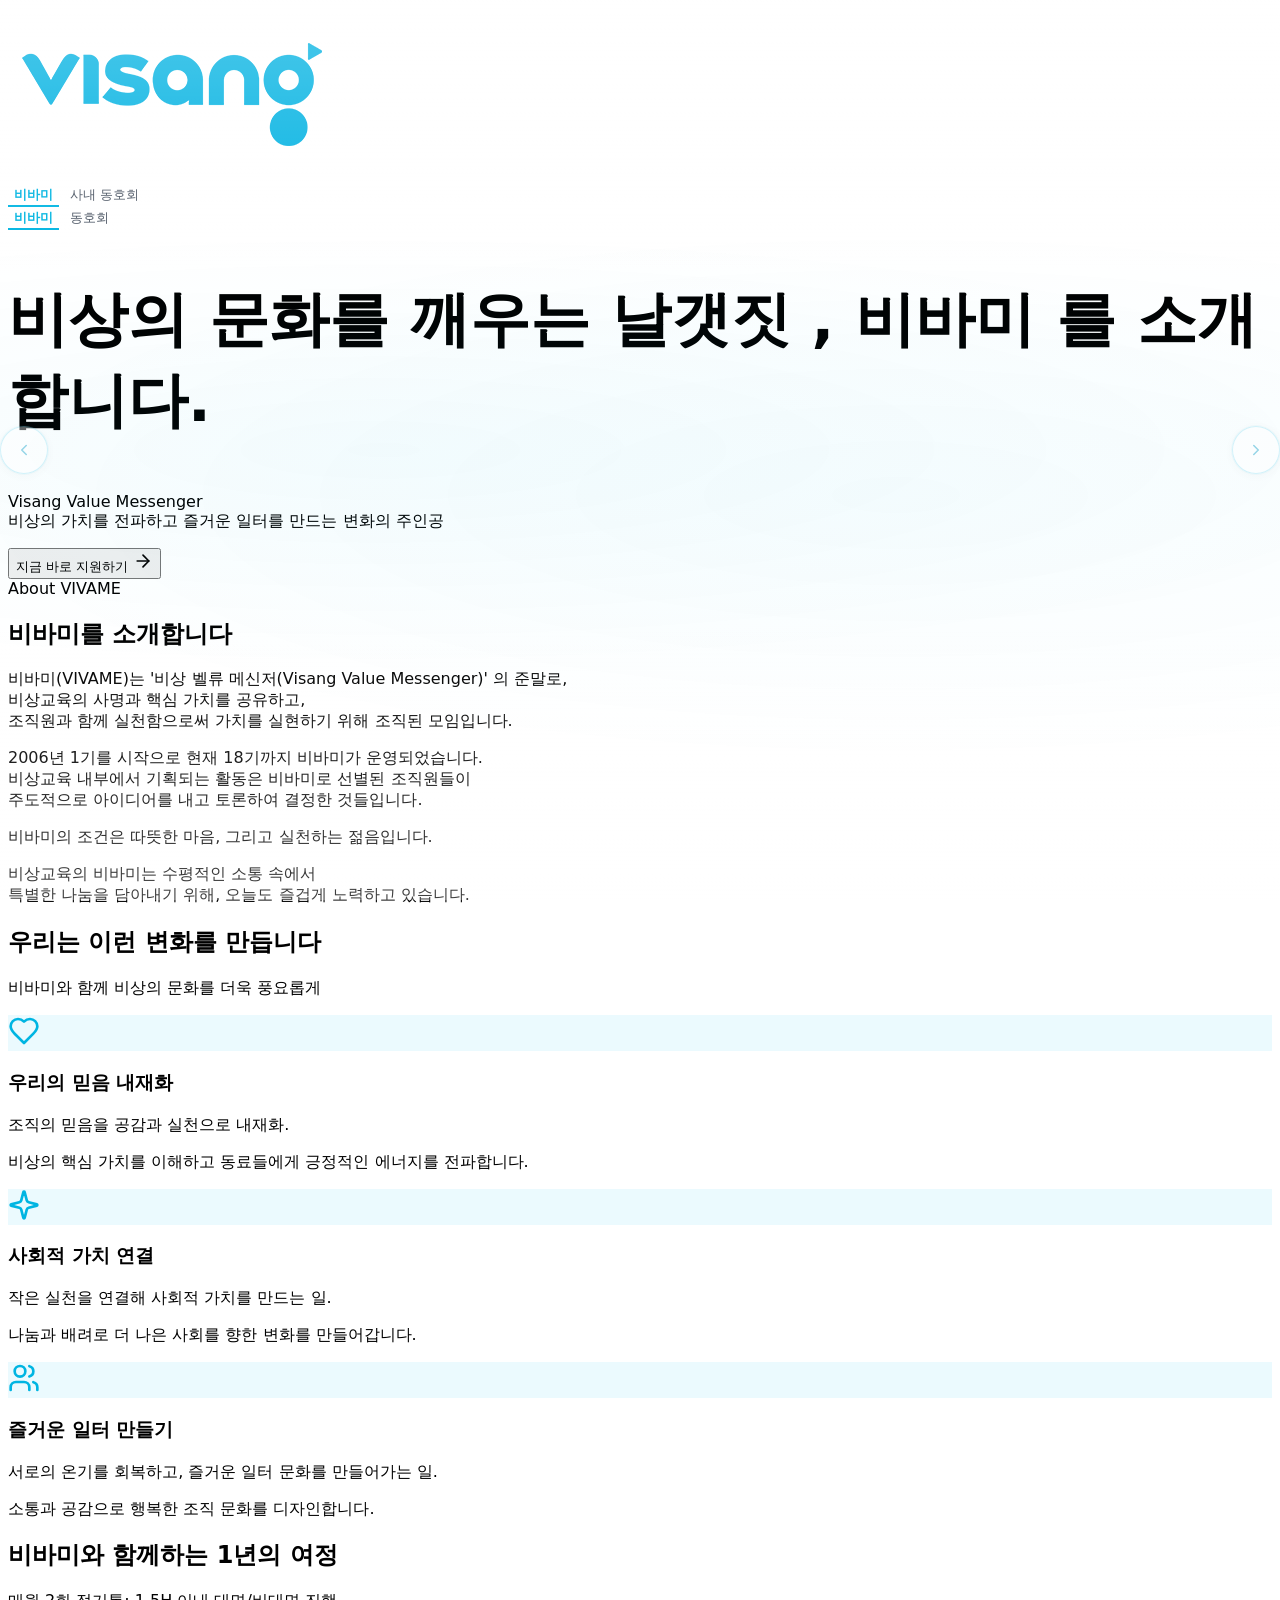
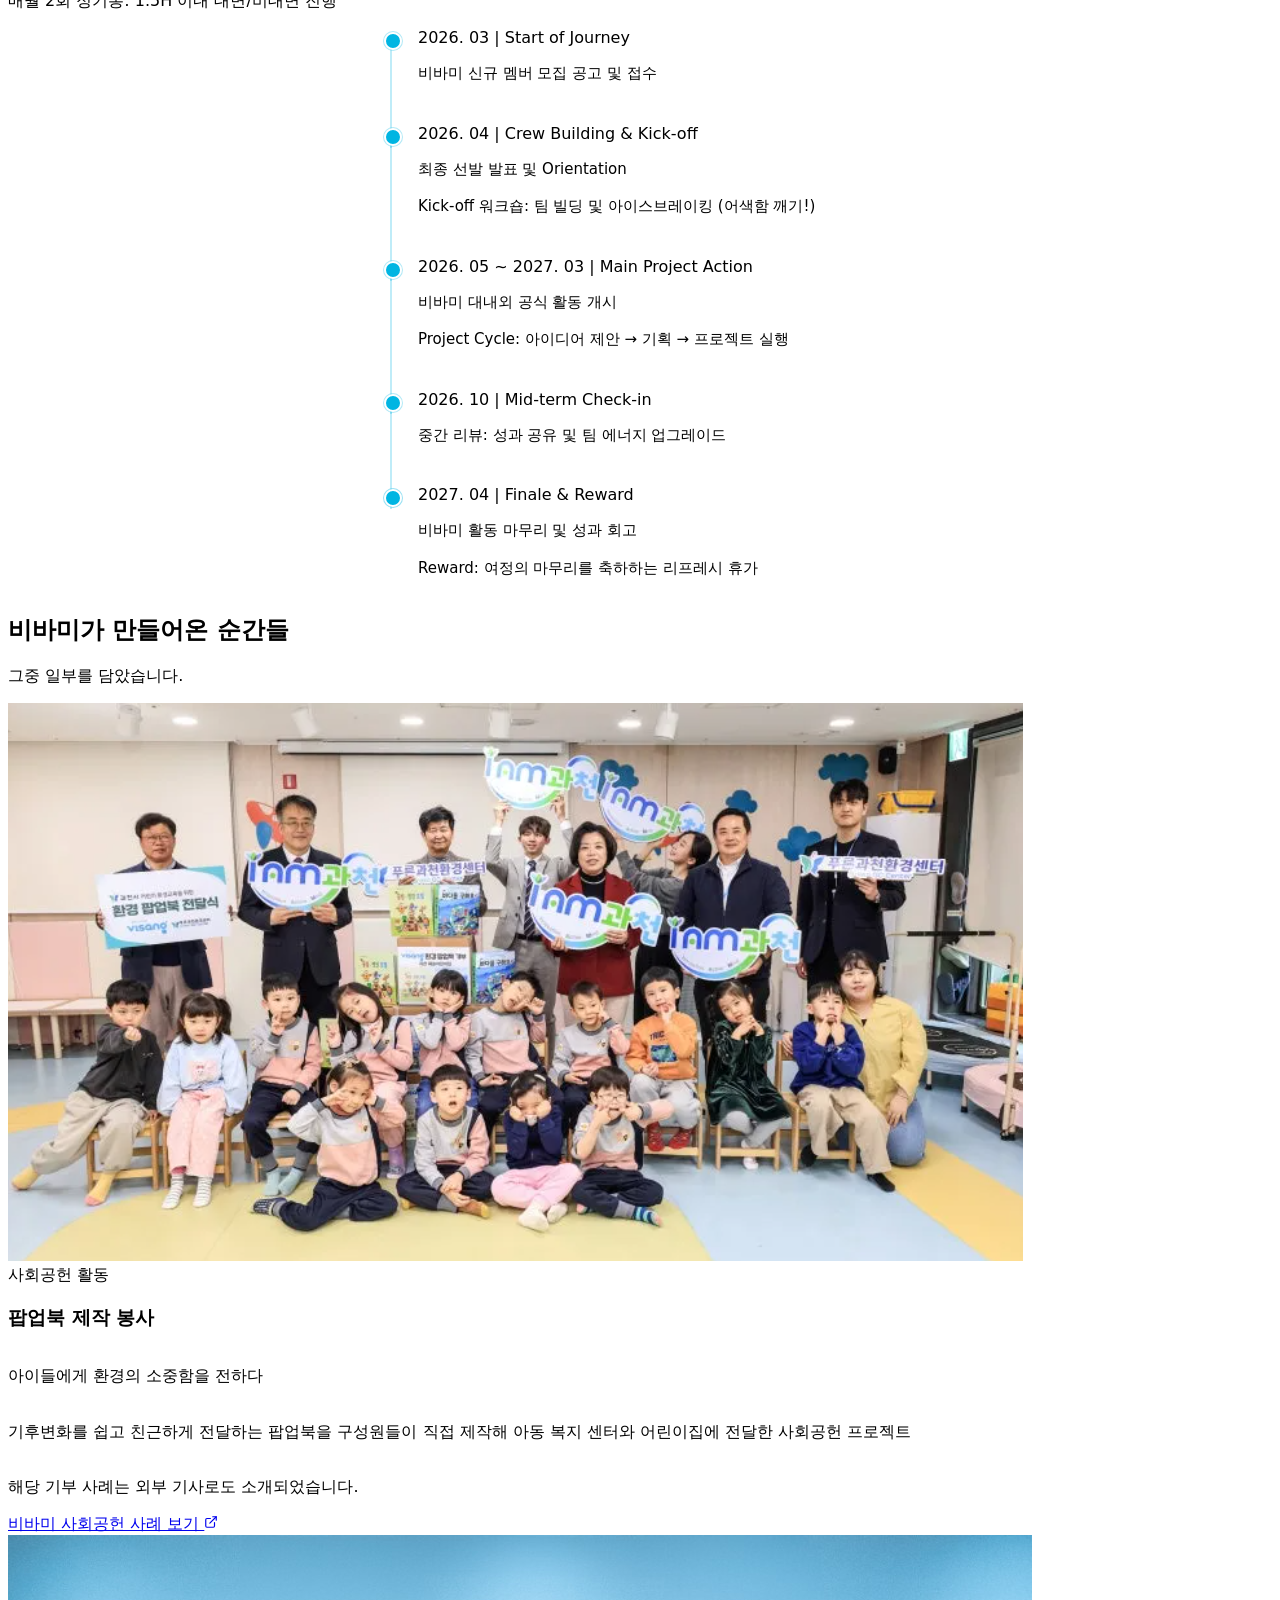
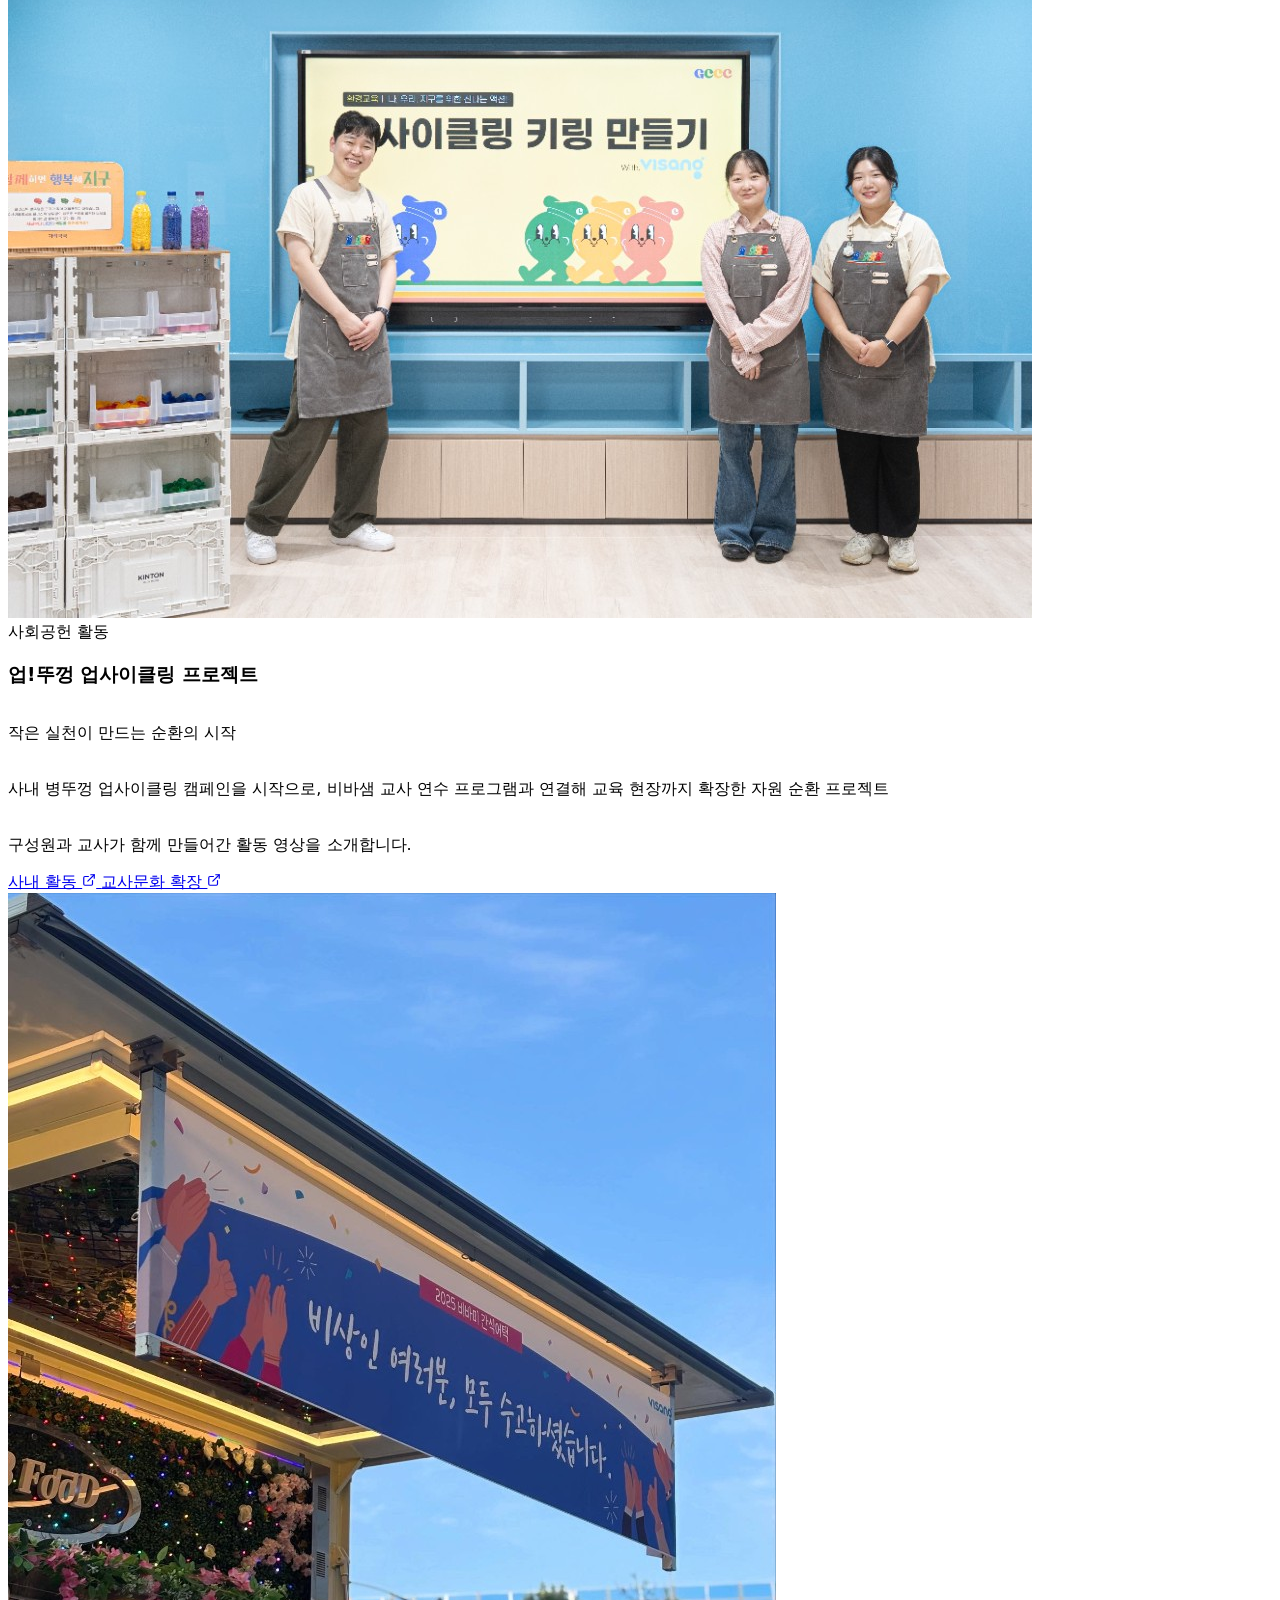
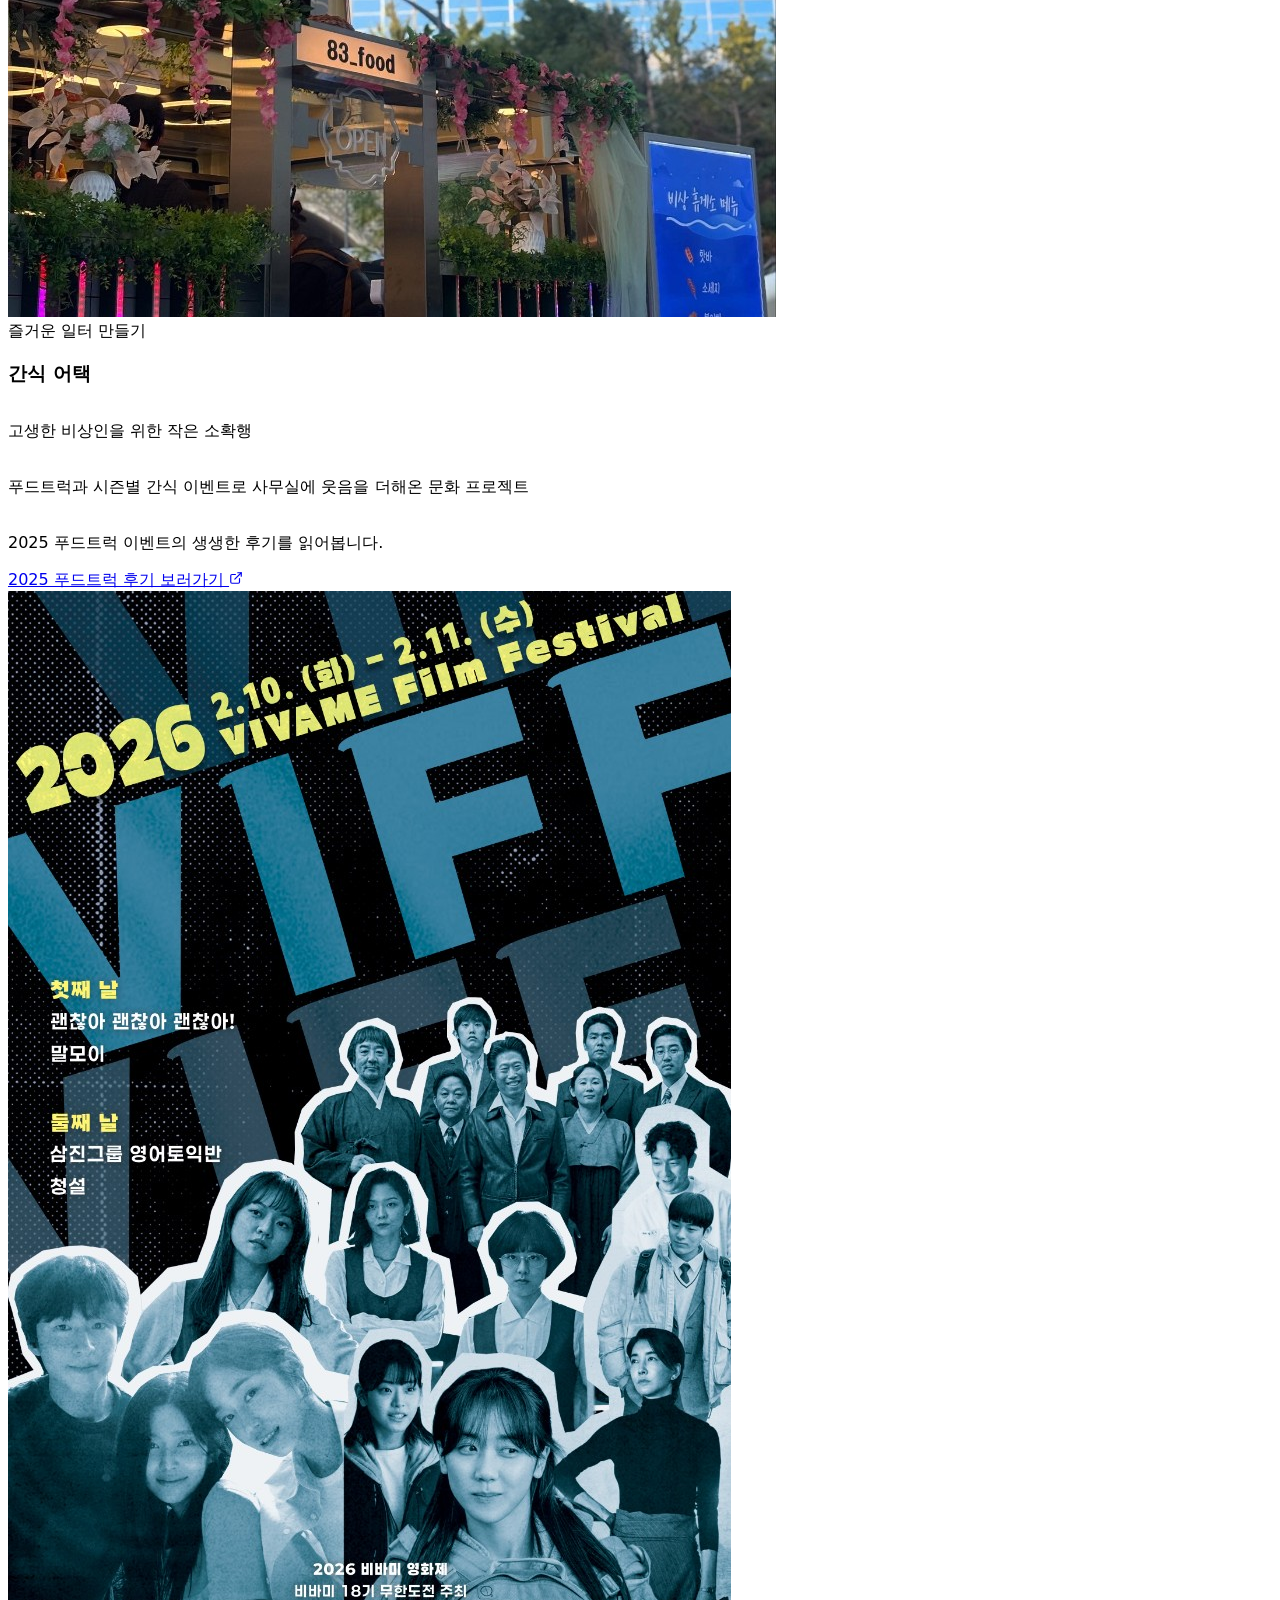
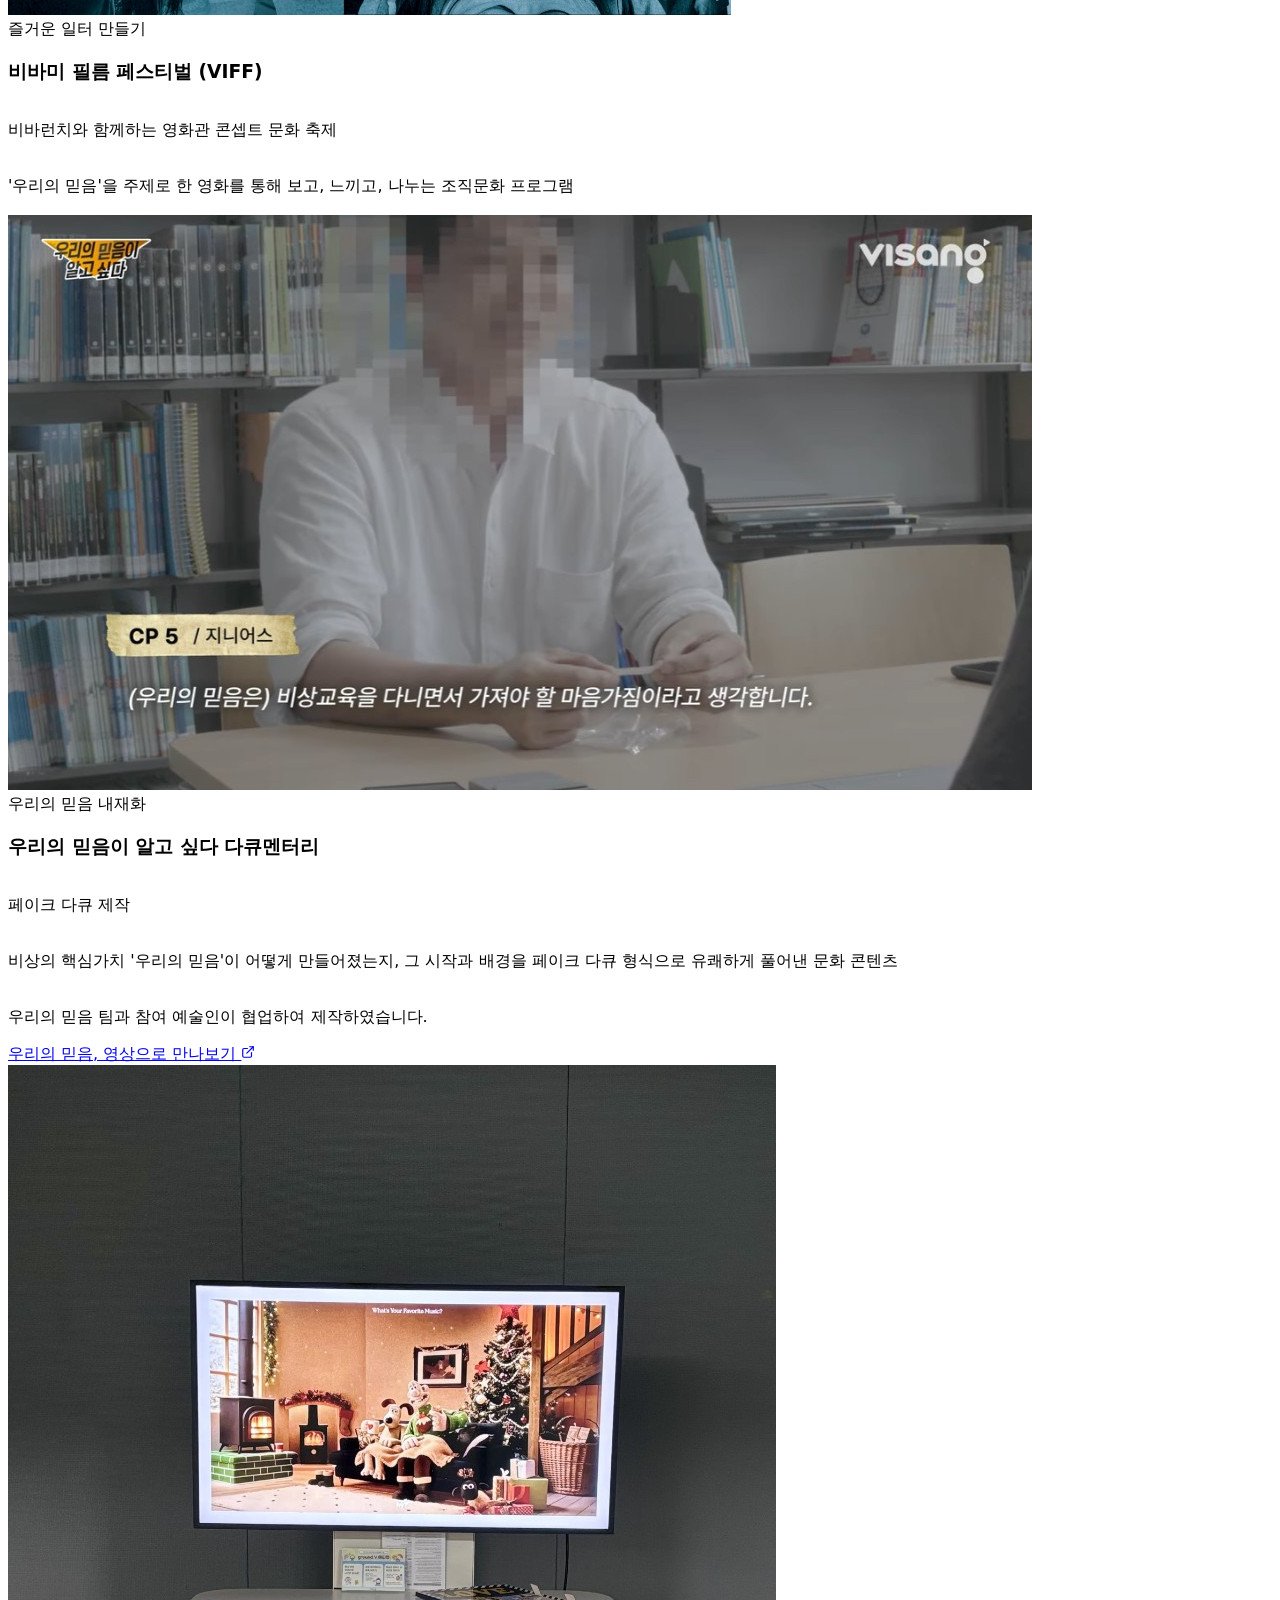
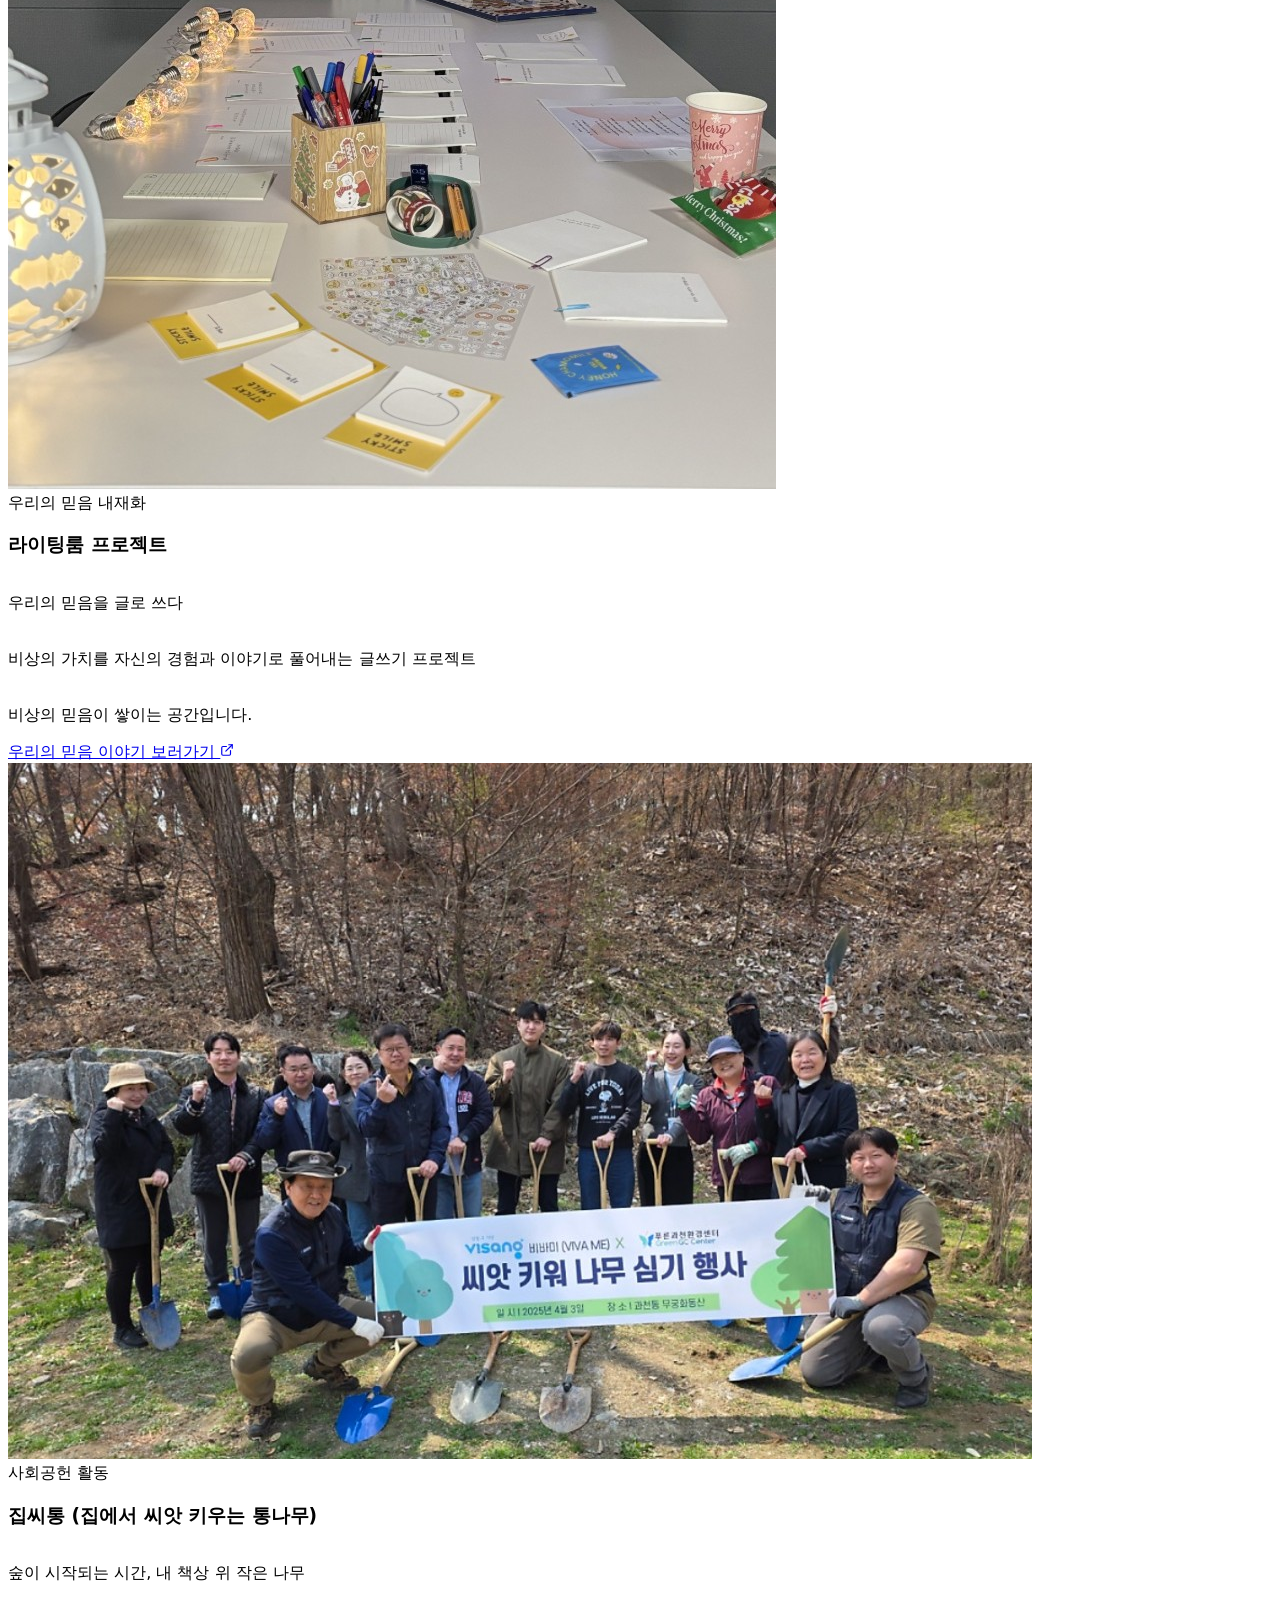
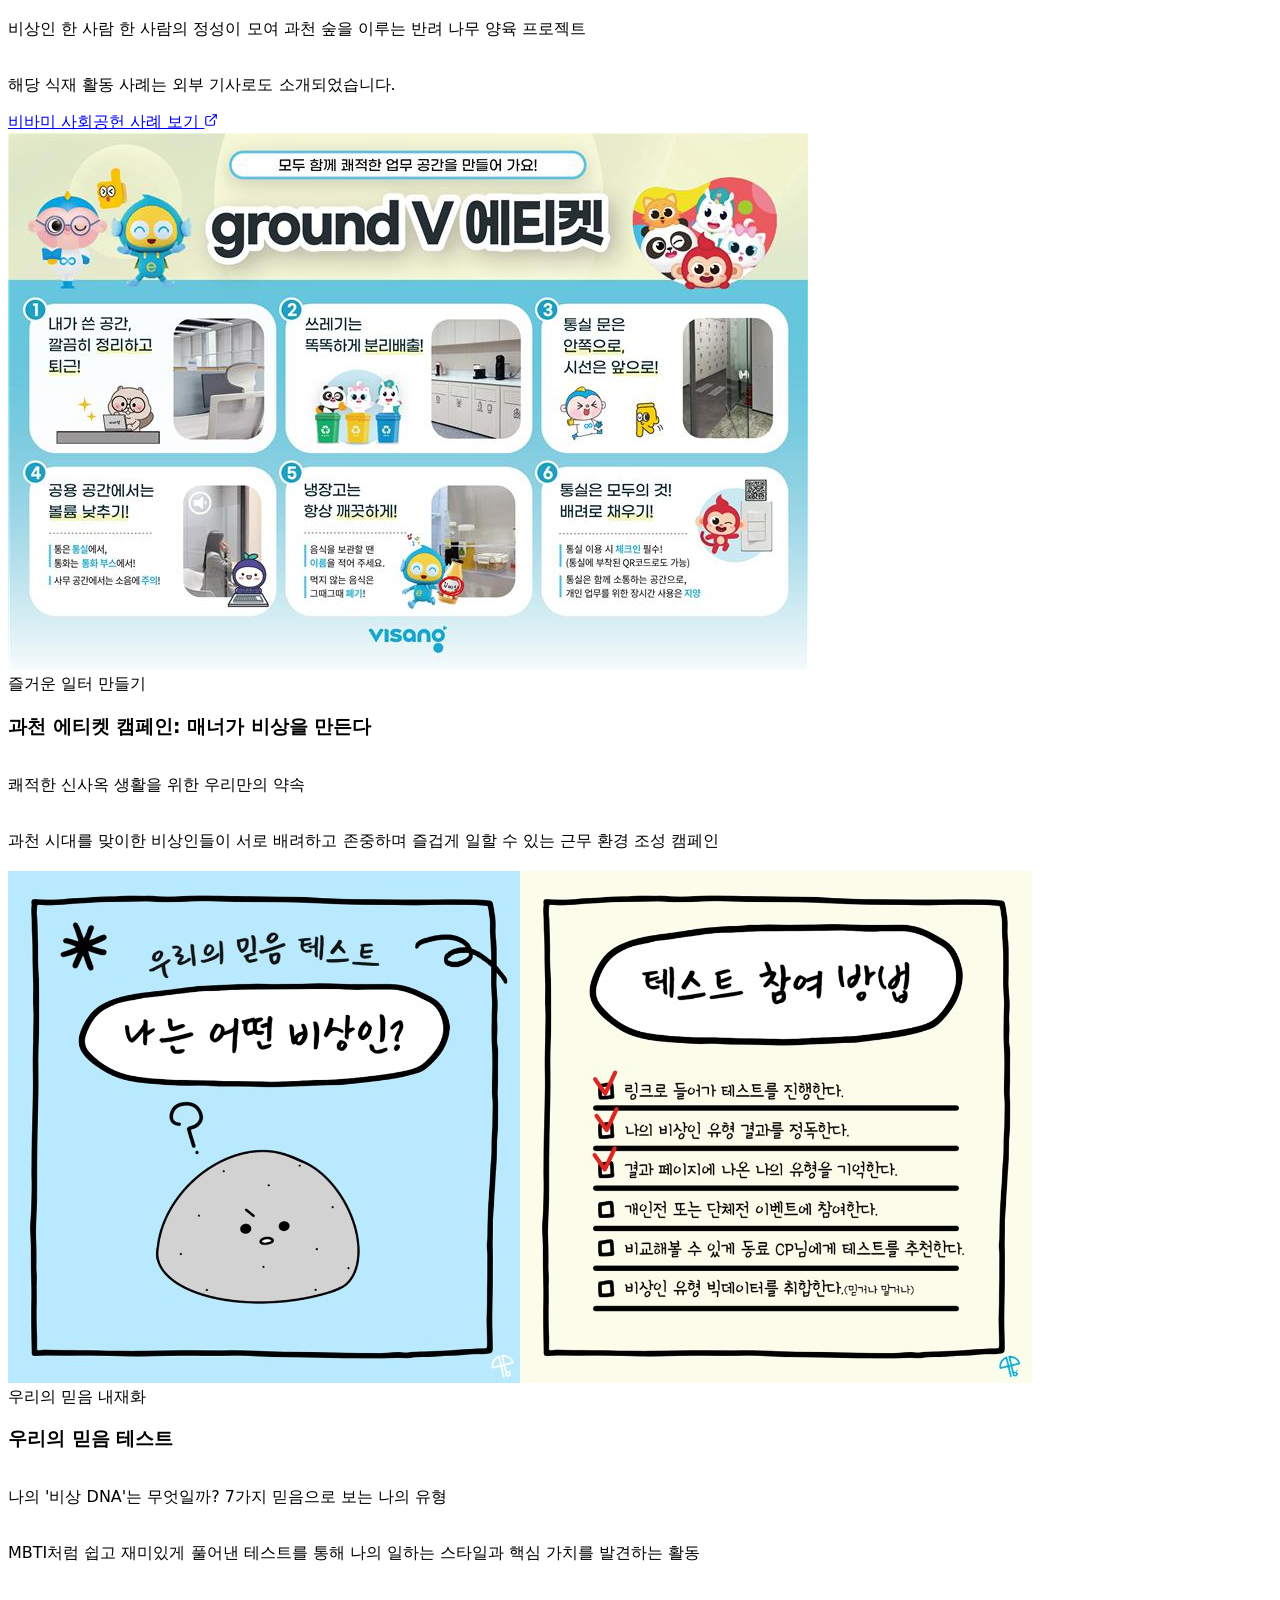
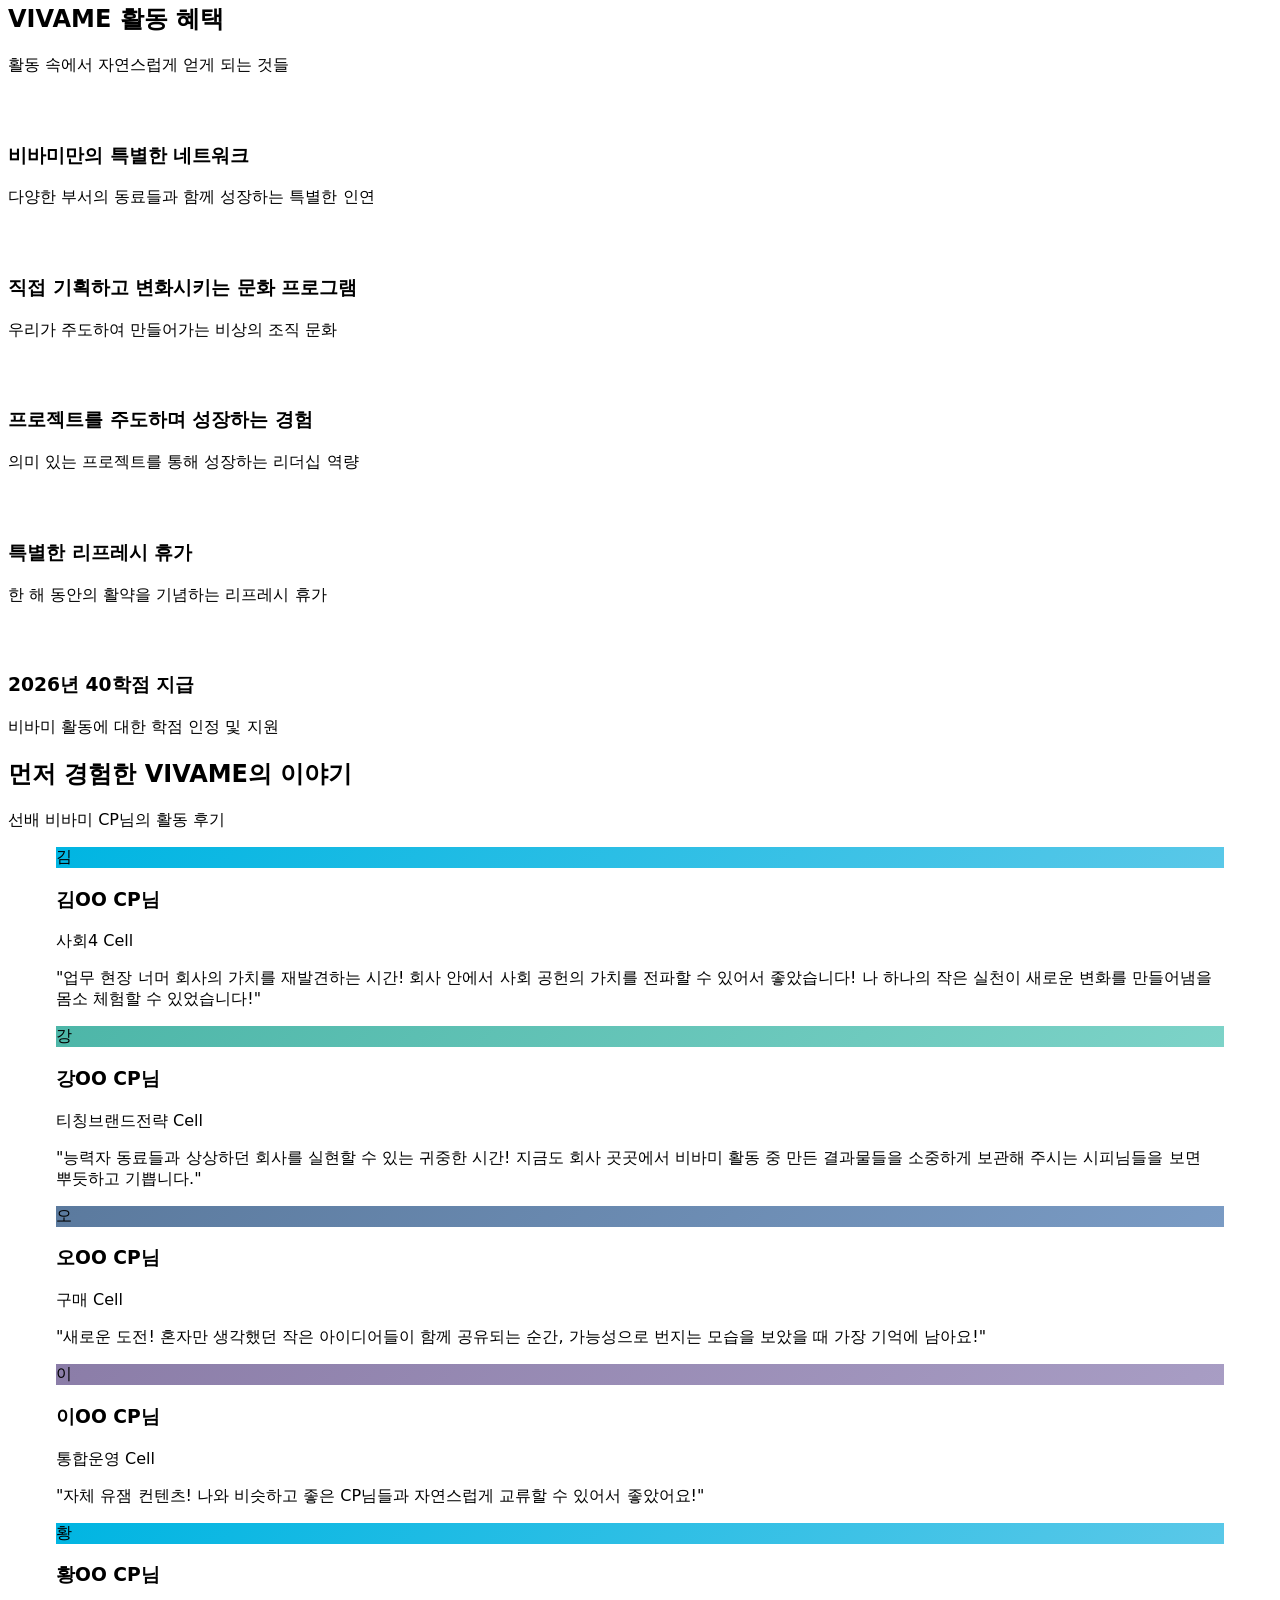
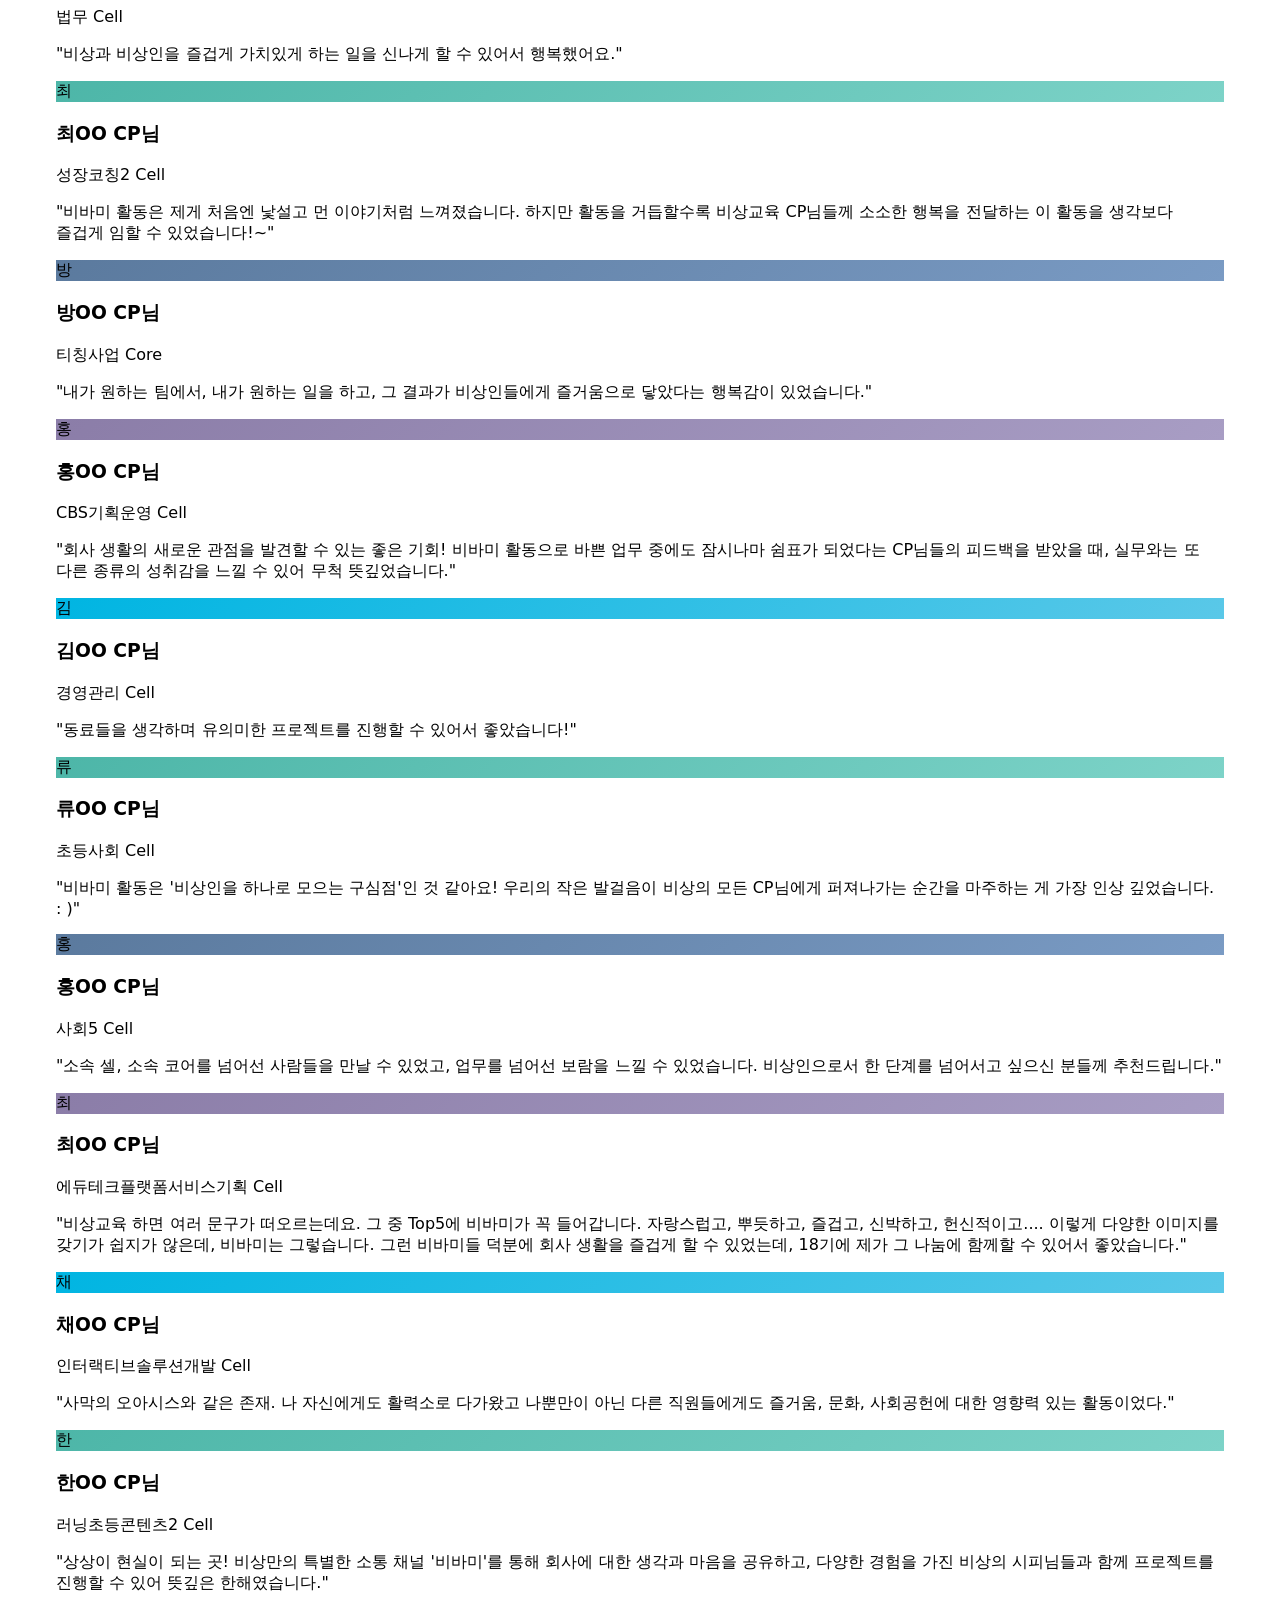
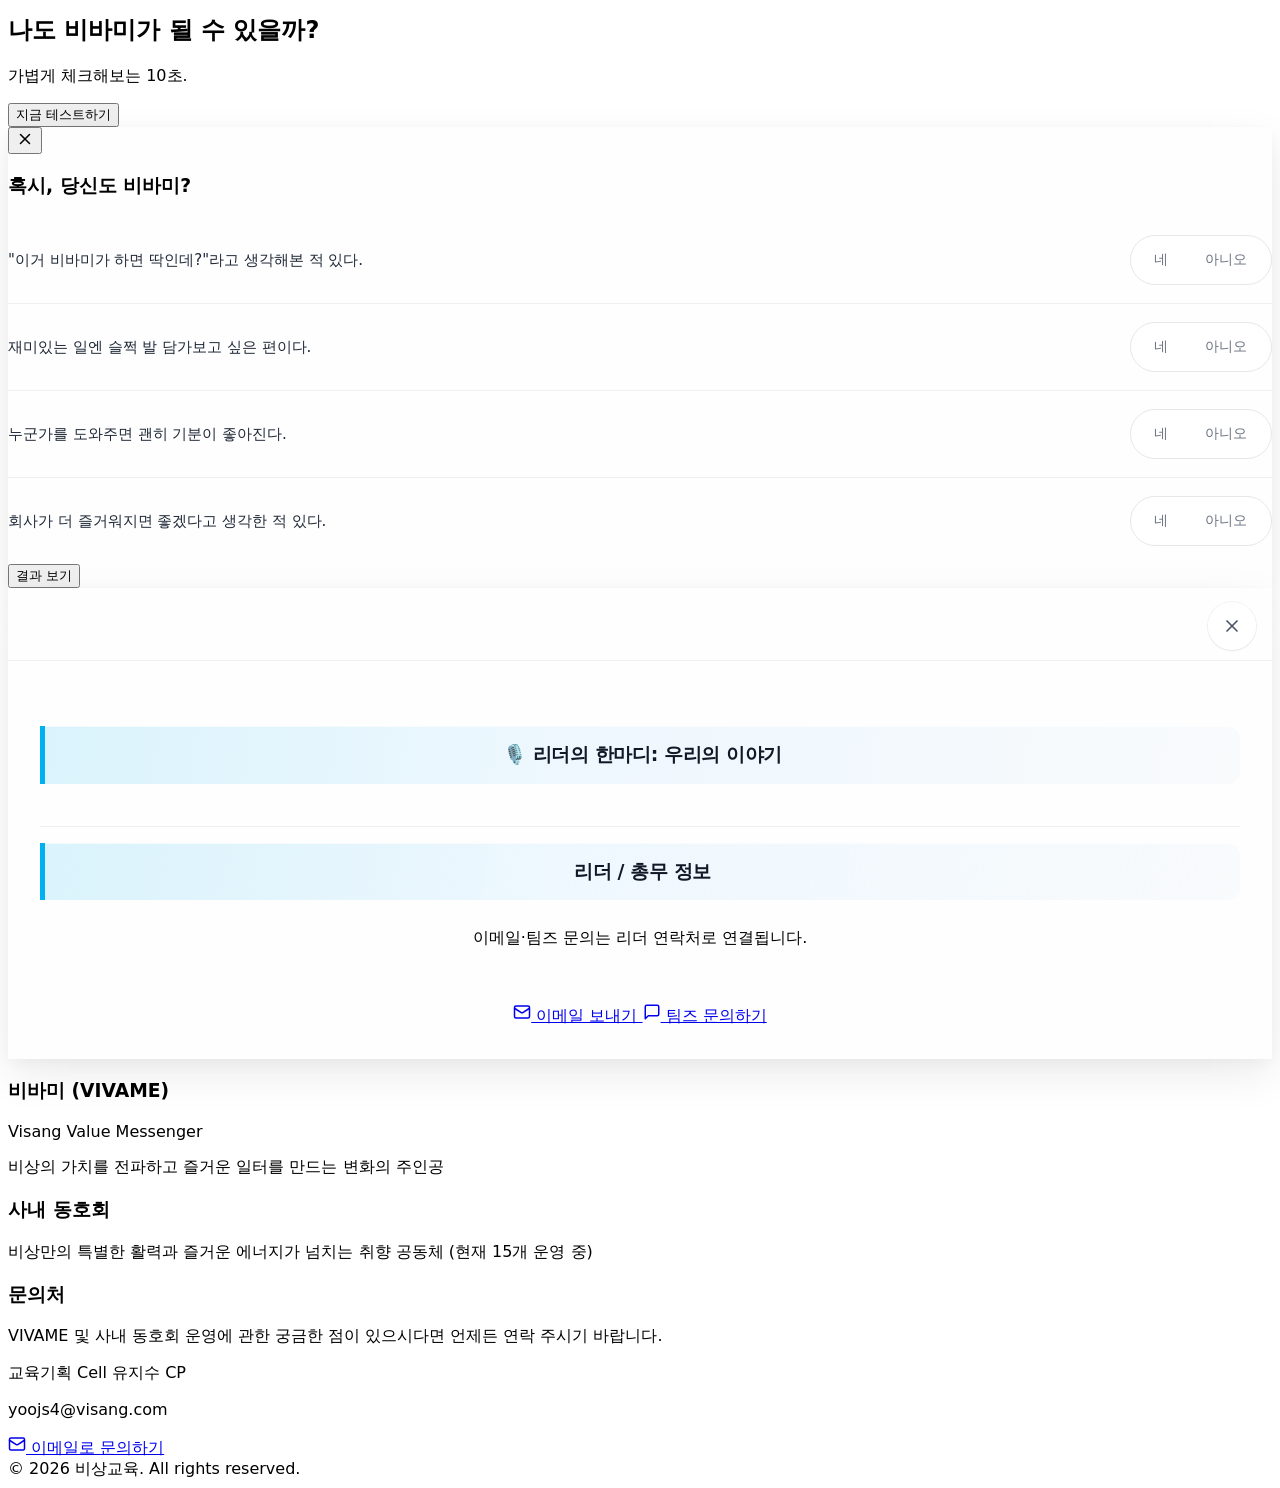
==== commit 6608c554: "달력" ====
--- a/index.html
+++ b/index.html
@@ -290,7 +290,7 @@
                 </p>
             </div>
 
-            <div class="grid md:grid-cols-2 lg:grid-cols-3 gap-6 lg:gap-8">
+            <div class="grid md:grid-cols-2 lg:grid-cols-3 gap-6 lg:gap-8 items-stretch">
                 <div class="group hover:-translate-y-2 transition-all duration-300">
                     <div class="h-full bg-white rounded-3xl overflow-hidden border border-gray-200 hover:border-[#00B5E2] hover:shadow-xl transition-all duration-300">
                         <div class="relative h-40 sm:h-48 overflow-hidden">
@@ -310,8 +310,8 @@
                                 아이들에게 환경의 소중함을 전하다
                             </p>
                             <p class="activity-card-description text-gray-600 text-sm mb-4">기후변화를 쉽고 친근하게 전달하는 팝업북을 구성원들이 직접 제작해 아동 복지 센터와 어린이집에 전달한 사회공헌 프로젝트</p>
-                            <div class="pt-3 mt-3 border-t border-gray-100 text-center">
-                                <p class="text-xs text-gray-500 mb-2 text-center">해당 기부 사례는 외부 기사로도 소개되었습니다.</p>
+                            <div class="pt-3 mt-auto border-t border-gray-100">
+                                <p class="text-xs text-gray-500 mb-2">해당 기부 사례는 외부 기사로도 소개되었습니다.</p>
                                 <a href="https://www.welfarehello.com/community/hometownNews/68e52844-95b8-4873-9c0d-d139dda6c421" target="_blank" rel="noopener noreferrer" class="activity-cta-btn inline-flex items-center gap-2 px-4 py-2.5 text-sm font-medium rounded-full border border-[#00B5E2]/50 text-[#00B5E2] bg-white hover:bg-[#00B5E2]/5 hover:border-[#00B5E2] transition-all duration-200">
                                     비바미 사회공헌 사례 보기
                                     <svg xmlns="http://www.w3.org/2000/svg" width="14" height="14" viewBox="0 0 24 24" fill="none" stroke="currentColor" stroke-width="2" stroke-linecap="round" stroke-linejoin="round"><path d="M18 13v6a2 2 0 0 1-2 2H5a2 2 0 0 1-2-2V8a2 2 0 0 1 2-2h6"/><polyline points="15 3 21 3 21 9"/><line x1="10" y1="14" x2="21" y2="3"/></svg>
@@ -340,14 +340,14 @@
                                 작은 실천이 만드는 순환의 시작
                             </p>
                             <p class="activity-card-description text-gray-600 text-sm mb-4">사내 병뚜껑 업사이클링 캠페인을 시작으로, 비바샘 교사 연수 프로그램과 연결해 교육 현장까지 확장한 자원 순환 프로젝트</p>
-                            <div class="pt-3 mt-3 border-t border-gray-100">
-                                <p class="text-xs text-gray-500 mb-3 text-center">구성원과 교사가 함께 만들어간 활동 영상을 소개합니다.</p>
-                                <div class="flex flex-col sm:flex-row gap-3 justify-center">
-                                    <a href="https://visang1-my.sharepoint.com/personal/yoojs4_visang_com/_layouts/15/stream.aspx?id=%2Fpersonal%2Fyoojs4%5Fvisang%5Fcom%2FDocuments%2FMicrosoft%20Teams%20%EC%B1%84%ED%8C%85%20%ED%8C%8C%EC%9D%BC%2F%EB%B9%84%EB%B0%94%EB%AF%B8%5F%EC%97%85%EC%82%AC%EC%9D%B4%ED%81%B4%EC%B2%B4%ED%97%98%ED%95%99%EC%8A%B5%20%EC%8A%A4%EC%BC%80%EC%B9%98%2Emp4" target="_blank" rel="noopener noreferrer" class="activity-cta-btn inline-flex items-center justify-center gap-2 px-4 py-2.5 text-sm font-medium rounded-full border border-[#00B5E2]/50 text-[#00B5E2] bg-white hover:bg-[#00B5E2]/5 hover:border-[#00B5E2] transition-all duration-200 sm:flex-1 sm:min-w-0">
+                            <div class="pt-3 mt-auto border-t border-gray-100">
+                                <p class="text-xs text-gray-500 mb-3">구성원과 교사가 함께 만들어간 활동 영상을 소개합니다.</p>
+                                <div class="flex flex-col sm:flex-row flex-wrap gap-3 justify-start">
+                                    <a href="https://visang1-my.sharepoint.com/personal/yoojs4_visang_com/_layouts/15/stream.aspx?id=%2Fpersonal%2Fyoojs4%5Fvisang%5Fcom%2FDocuments%2FMicrosoft%20Teams%20%EC%B1%84%ED%8C%85%20%ED%8C%8C%EC%9D%BC%2F%EB%B9%84%EB%B0%94%EB%AF%B8%5F%EC%97%85%EC%82%AC%EC%9D%B4%ED%81%B4%EC%B2%B4%ED%97%98%ED%95%99%EC%8A%B5%20%EC%8A%A4%EC%BC%80%EC%B9%98%2Emp4" target="_blank" rel="noopener noreferrer" class="activity-cta-btn inline-flex items-center gap-2 px-4 py-2.5 text-sm font-medium rounded-full border border-[#00B5E2]/50 text-[#00B5E2] bg-white hover:bg-[#00B5E2]/5 hover:border-[#00B5E2] transition-all duration-200">
                                         사내 활동
                                         <svg xmlns="http://www.w3.org/2000/svg" width="14" height="14" viewBox="0 0 24 24" fill="none" stroke="currentColor" stroke-width="2" stroke-linecap="round" stroke-linejoin="round"><path d="M18 13v6a2 2 0 0 1-2 2H5a2 2 0 0 1-2-2V8a2 2 0 0 1 2-2h6"/><polyline points="15 3 21 3 21 9"/><line x1="10" y1="14" x2="21" y2="3"/></svg>
                                     </a>
-                                    <a href="https://www.youtube.com/watch?v=w3QMhohrRQw" target="_blank" rel="noopener noreferrer" class="activity-cta-btn inline-flex items-center justify-center gap-2 px-4 py-2.5 text-sm font-medium rounded-full border border-[#00B5E2]/50 text-[#00B5E2] bg-white hover:bg-[#00B5E2]/5 hover:border-[#00B5E2] transition-all duration-200 sm:flex-1 sm:min-w-0">
+                                    <a href="https://www.youtube.com/watch?v=w3QMhohrRQw" target="_blank" rel="noopener noreferrer" class="activity-cta-btn inline-flex items-center gap-2 px-4 py-2.5 text-sm font-medium rounded-full border border-[#00B5E2]/50 text-[#00B5E2] bg-white hover:bg-[#00B5E2]/5 hover:border-[#00B5E2] transition-all duration-200">
                                         교사문화 확장
                                         <svg xmlns="http://www.w3.org/2000/svg" width="14" height="14" viewBox="0 0 24 24" fill="none" stroke="currentColor" stroke-width="2" stroke-linecap="round" stroke-linejoin="round"><path d="M18 13v6a2 2 0 0 1-2 2H5a2 2 0 0 1-2-2V8a2 2 0 0 1 2-2h6"/><polyline points="15 3 21 3 21 9"/><line x1="10" y1="14" x2="21" y2="3"/></svg>
                                     </a>
@@ -376,8 +376,8 @@
                                 고생한 비상인을 위한 작은 소확행
                             </p>
                             <p class="activity-card-description text-gray-600 text-sm mb-4">푸드트럭과 시즌별 간식 이벤트로 사무실에 웃음을 더해온 문화 프로젝트</p>
-                            <div class="pt-3 mt-3 border-t border-gray-100 text-center">
-                                <p class="text-xs text-gray-500 mb-2 text-center">2025 푸드트럭 이벤트의 생생한 후기를 읽어봅니다.</p>
+                            <div class="pt-3 mt-auto border-t border-gray-100">
+                                <p class="text-xs text-gray-500 mb-2">2025 푸드트럭 이벤트의 생생한 후기를 읽어봅니다.</p>
                                 <a href="https://padlet.com/visangggs/x-j3q0hvtm24m1ljwg" target="_blank" rel="noopener noreferrer" class="activity-cta-btn inline-flex items-center gap-2 px-4 py-2.5 text-sm font-medium rounded-full border border-[#00B5E2]/50 text-[#00B5E2] bg-white hover:bg-[#00B5E2]/5 hover:border-[#00B5E2] transition-all duration-200">
                                     2025 푸드트럭 후기 보러가기
                                     <svg xmlns="http://www.w3.org/2000/svg" width="14" height="14" viewBox="0 0 24 24" fill="none" stroke="currentColor" stroke-width="2" stroke-linecap="round" stroke-linejoin="round"><path d="M18 13v6a2 2 0 0 1-2 2H5a2 2 0 0 1-2-2V8a2 2 0 0 1 2-2h6"/><polyline points="15 3 21 3 21 9"/><line x1="10" y1="14" x2="21" y2="3"/></svg>
@@ -429,8 +429,8 @@
                                 페이크 다큐 제작
                             </p>
                             <p class="activity-card-description text-gray-600 text-sm mb-4">비상의 핵심가치 '우리의 믿음'이 어떻게 만들어졌는지, 그 시작과 배경을 페이크 다큐 형식으로 유쾌하게 풀어낸 문화 콘텐츠</p>
-                            <div class="pt-3 mt-3 border-t border-gray-100 text-center">
-                                <p class="text-xs text-gray-500 mb-2 text-center">우리의 믿음 팀과 참여 예술인이 협업하여 제작하였습니다.</p>
+                            <div class="pt-3 mt-auto border-t border-gray-100">
+                                <p class="text-xs text-gray-500 mb-2">우리의 믿음 팀과 참여 예술인이 협업하여 제작하였습니다.</p>
                                 <a href="https://youtu.be/5xe-pnWOQmg" target="_blank" rel="noopener noreferrer" class="activity-cta-btn inline-flex items-center gap-2 px-4 py-2.5 text-sm font-medium rounded-full border border-[#00B5E2]/50 text-[#00B5E2] bg-white hover:bg-[#00B5E2]/5 hover:border-[#00B5E2] transition-all duration-200">
                                     우리의 믿음, 영상으로 만나보기
                                     <svg xmlns="http://www.w3.org/2000/svg" width="14" height="14" viewBox="0 0 24 24" fill="none" stroke="currentColor" stroke-width="2" stroke-linecap="round" stroke-linejoin="round"><path d="M18 13v6a2 2 0 0 1-2 2H5a2 2 0 0 1-2-2V8a2 2 0 0 1 2-2h6"/><polyline points="15 3 21 3 21 9"/><line x1="10" y1="14" x2="21" y2="3"/></svg>
@@ -459,8 +459,8 @@
                                 우리의 믿음을 글로 쓰다
                             </p>
                             <p class="activity-card-description text-gray-600 text-sm mb-4">비상의 가치를 자신의 경험과 이야기로 풀어내는 글쓰기 프로젝트</p>
-                            <div class="pt-3 mt-3 border-t border-gray-100 text-center">
-                                <p class="text-xs text-gray-500 mb-2 text-center">비상의 믿음이 쌓이는 공간입니다.</p>
+                            <div class="pt-3 mt-auto border-t border-gray-100">
+                                <p class="text-xs text-gray-500 mb-2">비상의 믿음이 쌓이는 공간입니다.</p>
                                 <a href="https://vivame-9bc26.web.app/home" target="_blank" rel="noopener noreferrer" class="activity-cta-btn inline-flex items-center gap-2 px-4 py-2.5 text-sm font-medium rounded-full border border-[#00B5E2]/50 text-[#00B5E2] bg-white hover:bg-[#00B5E2]/5 hover:border-[#00B5E2] transition-all duration-200">
                                     우리의 믿음 이야기 보러가기
                                     <svg xmlns="http://www.w3.org/2000/svg" width="14" height="14" viewBox="0 0 24 24" fill="none" stroke="currentColor" stroke-width="2" stroke-linecap="round" stroke-linejoin="round"><path d="M18 13v6a2 2 0 0 1-2 2H5a2 2 0 0 1-2-2V8a2 2 0 0 1 2-2h6"/><polyline points="15 3 21 3 21 9"/><line x1="10" y1="14" x2="21" y2="3"/></svg>
@@ -489,8 +489,8 @@
                                 숲이 시작되는 시간, 내 책상 위 작은 나무
                             </p>
                             <p class="activity-card-description text-gray-600 text-sm mb-4">비상인 한 사람 한 사람의 정성이 모여 과천 숲을 이루는 반려 나무 양육 프로젝트</p>
-                            <div class="pt-3 mt-3 border-t border-gray-100 text-center">
-                                <p class="text-xs text-gray-500 mb-2 text-center">해당 식재 활동 사례는 외부 기사로도 소개되었습니다.</p>
+                            <div class="pt-3 mt-auto border-t border-gray-100">
+                                <p class="text-xs text-gray-500 mb-2">해당 식재 활동 사례는 외부 기사로도 소개되었습니다.</p>
                                 <a href="https://m.blog.naver.com/gccity_blog/223826085539?view=img_3" target="_blank" rel="noopener noreferrer" class="activity-cta-btn inline-flex items-center gap-2 px-4 py-2.5 text-sm font-medium rounded-full border border-[#00B5E2]/50 text-[#00B5E2] bg-white hover:bg-[#00B5E2]/5 hover:border-[#00B5E2] transition-all duration-200">
                                     비바미 사회공헌 사례 보기
                                     <svg xmlns="http://www.w3.org/2000/svg" width="14" height="14" viewBox="0 0 24 24" fill="none" stroke="currentColor" stroke-width="2" stroke-linecap="round" stroke-linejoin="round"><path d="M18 13v6a2 2 0 0 1-2 2H5a2 2 0 0 1-2-2V8a2 2 0 0 1 2-2h6"/><polyline points="15 3 21 3 21 9"/><line x1="10" y1="14" x2="21" y2="3"/></svg>
@@ -869,6 +869,22 @@
                         </p>
                     </div>
                 </div>
+
+                <!-- 동호회 활동 일정 (현재 달 · 다음 달 달력) — 소개 직후 -->
+                <section class="club-schedule-section text-content" aria-labelledby="club-schedule-heading">
+                    <div class="club-schedule-heading">
+                        <h2 id="club-schedule-heading" class="clubs-list-section-title">
+                            📅 동호회와 함께하는 활기찬 일상
+                        </h2>
+                        <span class="clubs-list-section-accent" aria-hidden="true"></span>
+                        <p class="clubs-list-section-subtitle club-schedule-subtitle">
+                            이번 달엔 어떤 즐거움이 기다리고 있을까요? 동호회별 정기 활동 일정을 확인해 보세요.
+                        </p>
+                    </div>
+                    <div id="clubScheduleCalendarsRoot" class="club-schedule-calendars-root">
+                        <!-- main.js에서 현재·다음 달 달력 렌더 -->
+                    </div>
+                </section>
 
                 <!-- 동호회 가입·신설 안내 (리스트 섹션 타이틀과 동일 여백·포인트 바) -->
                 <section class="clubs-howto max-w-6xl mx-auto w-full" aria-labelledby="clubs-howto-heading">
--- a/css/styles.css
+++ b/css/styles.css
@@ -801,6 +801,210 @@
   .clubs-list-section-subtitle {
     margin-top: 1.75rem;
     font-size: 1.0625rem;
+  }
+}
+
+/* 동호회 활동 일정 — 카드뉴스형 이중 달력 */
+.club-schedule-section {
+  width: 100%;
+  max-width: 80rem;
+  margin-left: auto;
+  margin-right: auto;
+  margin-bottom: 3rem;
+  padding-bottom: 1rem;
+  box-sizing: border-box;
+  word-break: keep-all;
+  overflow-wrap: break-word;
+}
+
+@media (min-width: 1024px) {
+  .club-schedule-section {
+    margin-bottom: 4rem;
+  }
+}
+
+.club-schedule-heading {
+  display: flex;
+  flex-direction: column;
+  align-items: center;
+  text-align: center;
+  margin-bottom: 2rem;
+  padding-left: 0.5rem;
+  padding-right: 0.5rem;
+}
+
+@media (min-width: 640px) {
+  .club-schedule-heading {
+    margin-bottom: 2.5rem;
+  }
+}
+
+.club-schedule-subtitle {
+  max-width: 40rem;
+}
+
+.club-schedule-calendars-root {
+  width: 100%;
+}
+
+.club-schedule-calendars-grid {
+  display: grid;
+  grid-template-columns: minmax(0, 1fr);
+  gap: 1.25rem;
+  align-items: stretch;
+}
+
+@media (min-width: 1024px) {
+  .club-schedule-calendars-grid {
+    grid-template-columns: repeat(2, minmax(0, 1fr));
+    gap: 2rem;
+  }
+}
+
+.club-calendar-card {
+  display: flex;
+  flex-direction: column;
+  min-width: 0;
+  padding: 1.25rem 1rem 1.5rem;
+  background-color: #ffffff;
+  border-radius: 1.5rem;
+  border: 1px solid rgba(0, 0, 0, 0.06);
+  box-shadow:
+    0 18px 40px rgba(15, 23, 42, 0.08),
+    0 6px 16px rgba(15, 23, 42, 0.04);
+  box-sizing: border-box;
+}
+
+@media (min-width: 640px) {
+  .club-calendar-card {
+    padding: 1.5rem 1.25rem 1.75rem;
+  }
+}
+
+.club-cal-month-title {
+  margin: 0 0 1rem;
+  padding: 0;
+  font-size: clamp(1.125rem, 2.8vw, 1.375rem);
+  font-weight: 700;
+  color: #111827;
+  letter-spacing: -0.02em;
+  text-align: center;
+}
+
+.club-cal-weekdays {
+  display: grid;
+  grid-template-columns: repeat(7, minmax(0, 1fr));
+  gap: 2px;
+  margin-bottom: 0.35rem;
+}
+
+.club-cal-weekday {
+  padding: 0.25rem 0;
+  font-size: 0.6875rem;
+  font-weight: 600;
+  color: #6b7280;
+  text-align: center;
+}
+
+@media (min-width: 640px) {
+  .club-cal-weekday {
+    font-size: 0.75rem;
+  }
+}
+
+.club-cal-grid {
+  display: grid;
+  grid-template-columns: repeat(7, minmax(0, 1fr));
+  gap: 3px;
+  grid-auto-rows: minmax(3.25rem, auto);
+}
+
+@media (min-width: 640px) {
+  .club-cal-grid {
+    gap: 4px;
+    grid-auto-rows: minmax(3.75rem, auto);
+  }
+}
+
+.club-cal-cell {
+  display: flex;
+  flex-direction: column;
+  align-items: stretch;
+  justify-content: flex-start;
+  min-height: 0;
+  padding: 0.25rem 0.2rem 0.35rem;
+  border-radius: 0.5rem;
+  background-color: #f9fafb;
+  border: 1px solid transparent;
+  box-sizing: border-box;
+}
+
+.club-cal-cell--pad {
+  background: transparent;
+  border: none;
+  pointer-events: none;
+}
+
+.club-cal-cell--event {
+  background-color: rgba(0, 176, 240, 0.06);
+  border-color: rgba(0, 176, 240, 0.22);
+}
+
+.club-cal-day-num {
+  display: block;
+  font-size: 0.6875rem;
+  font-weight: 700;
+  color: #374151;
+  line-height: 1.2;
+  text-align: right;
+}
+
+@media (min-width: 640px) {
+  .club-cal-day-num {
+    font-size: 0.75rem;
+  }
+}
+
+.club-cal-event {
+  display: flex;
+  align-items: flex-start;
+  gap: 0.25rem;
+  margin-top: 0.15rem;
+  min-width: 0;
+}
+
+.club-cal-dot {
+  flex-shrink: 0;
+  width: 6px;
+  height: 6px;
+  margin-top: 0.2rem;
+  border-radius: 9999px;
+  background-color: #00b0f0;
+  box-shadow: 0 0 0 1px rgba(0, 176, 240, 0.25);
+}
+
+.club-cal-event-text {
+  flex: 1;
+  min-width: 0;
+  font-size: 0.5625rem;
+  font-weight: 600;
+  line-height: 1.35;
+  letter-spacing: -0.02em;
+  color: #1f2937;
+  word-break: keep-all;
+  overflow-wrap: break-word;
+}
+
+@media (min-width: 480px) {
+  .club-cal-event-text {
+    font-size: 0.625rem;
+  }
+}
+
+@media (min-width: 640px) {
+  .club-cal-event-text {
+    font-size: 0.6875rem;
+    line-height: 1.4;
   }
 }
 
@@ -1290,13 +1494,12 @@
 }
 
 /*
- * 동호회·비바미 활동 카드 본문 — 반응형 가독성
- * (keep-all + break-word, 중앙·폭 90%, 모바일 줄간 1.72)
+ * 동호회 카드 본문 — 반응형 가독성 (중앙·폭 90%)
+ * 비바미 활동 카드 본문은 .activities-section 아래에서 좌측 정렬로 덮어씀
  */
 .club-portal-card h3,
 .club-card-tagline,
-.club-card-summary,
-.activity-card-description {
+.club-card-summary {
   text-align: center;
   white-space: normal;
   width: 90%;
@@ -1307,9 +1510,50 @@
   overflow-wrap: break-word;
 }
 
+.activity-card-description {
+  white-space: normal;
+  word-break: keep-all;
+  overflow-wrap: break-word;
+}
+
+/* 비바미 활동 카드 — 본문·버튼 좌측, 그리드 행 높이에 맞춰 CTA를 하단 정렬 */
+.activities-section .group > div.bg-white.rounded-3xl {
+  display: flex;
+  flex-direction: column;
+  height: 100%;
+}
+
+.activities-section .group > div.bg-white.rounded-3xl > div:last-of-type {
+  flex: 1 1 auto;
+  display: flex;
+  flex-direction: column;
+  min-height: 0;
+}
+
 .activities-section .group .p-4.sm\:p-6,
 .activities-section .group .p-4 {
-  text-align: center;
+  text-align: left;
+}
+
+.activities-section .activity-card-description {
+  text-align: left;
+  width: 100%;
+  max-width: none;
+  margin-left: 0;
+  margin-right: 0;
+}
+
+.activities-section .group .border-t.border-gray-100 {
+  margin-top: auto;
+  text-align: left;
+}
+
+.activities-section .group .border-t.border-gray-100 > p {
+  text-align: left;
+}
+
+.activities-section .group .border-t .flex {
+  justify-content: flex-start;
 }
 
 @media (max-width: 639px) {
@@ -1339,6 +1583,11 @@
   .club-modal-fit-item {
     text-wrap: pretty;
   }
+}
+
+/* 활동 카드 CTA 링크 — 본문은 좌측, 버튼 라벨만 가독성 유지 */
+.activities-section .activity-cta-btn {
+  align-self: flex-start;
 }
 
 #clubModalTagline {
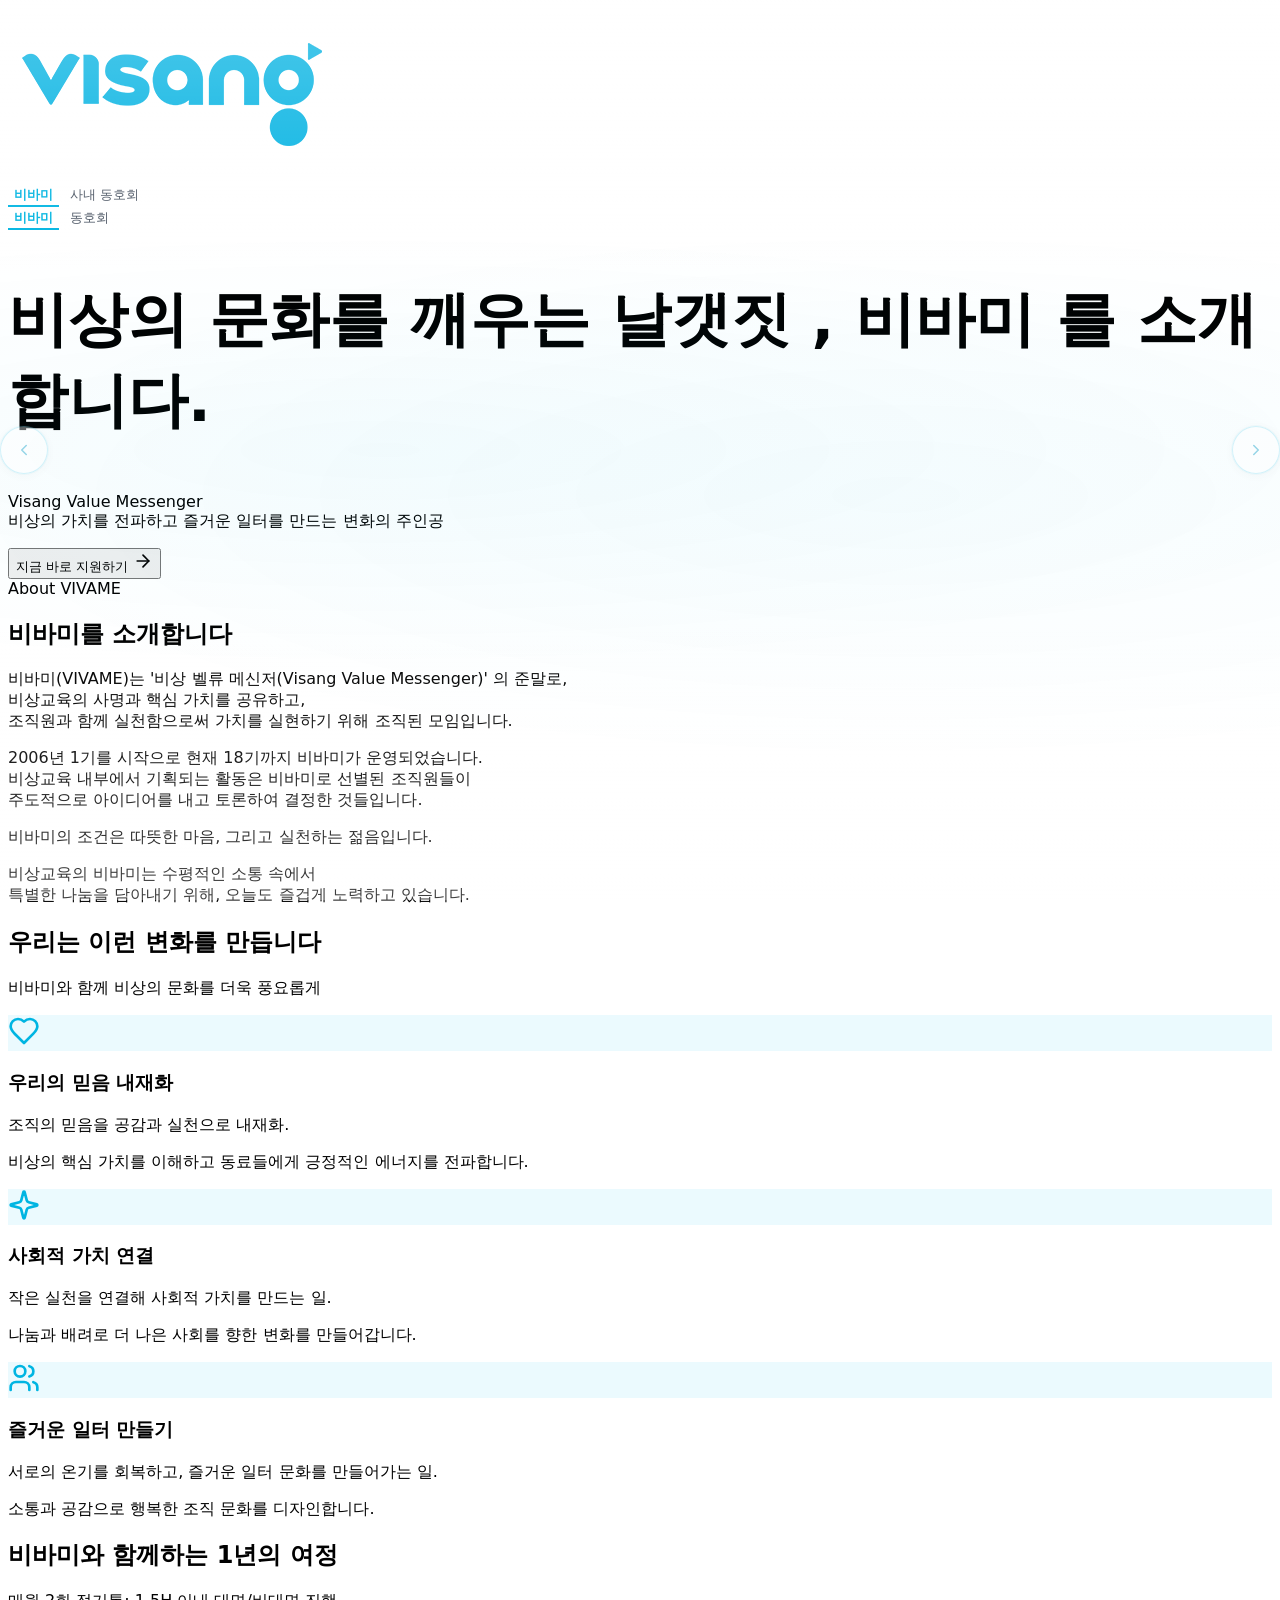
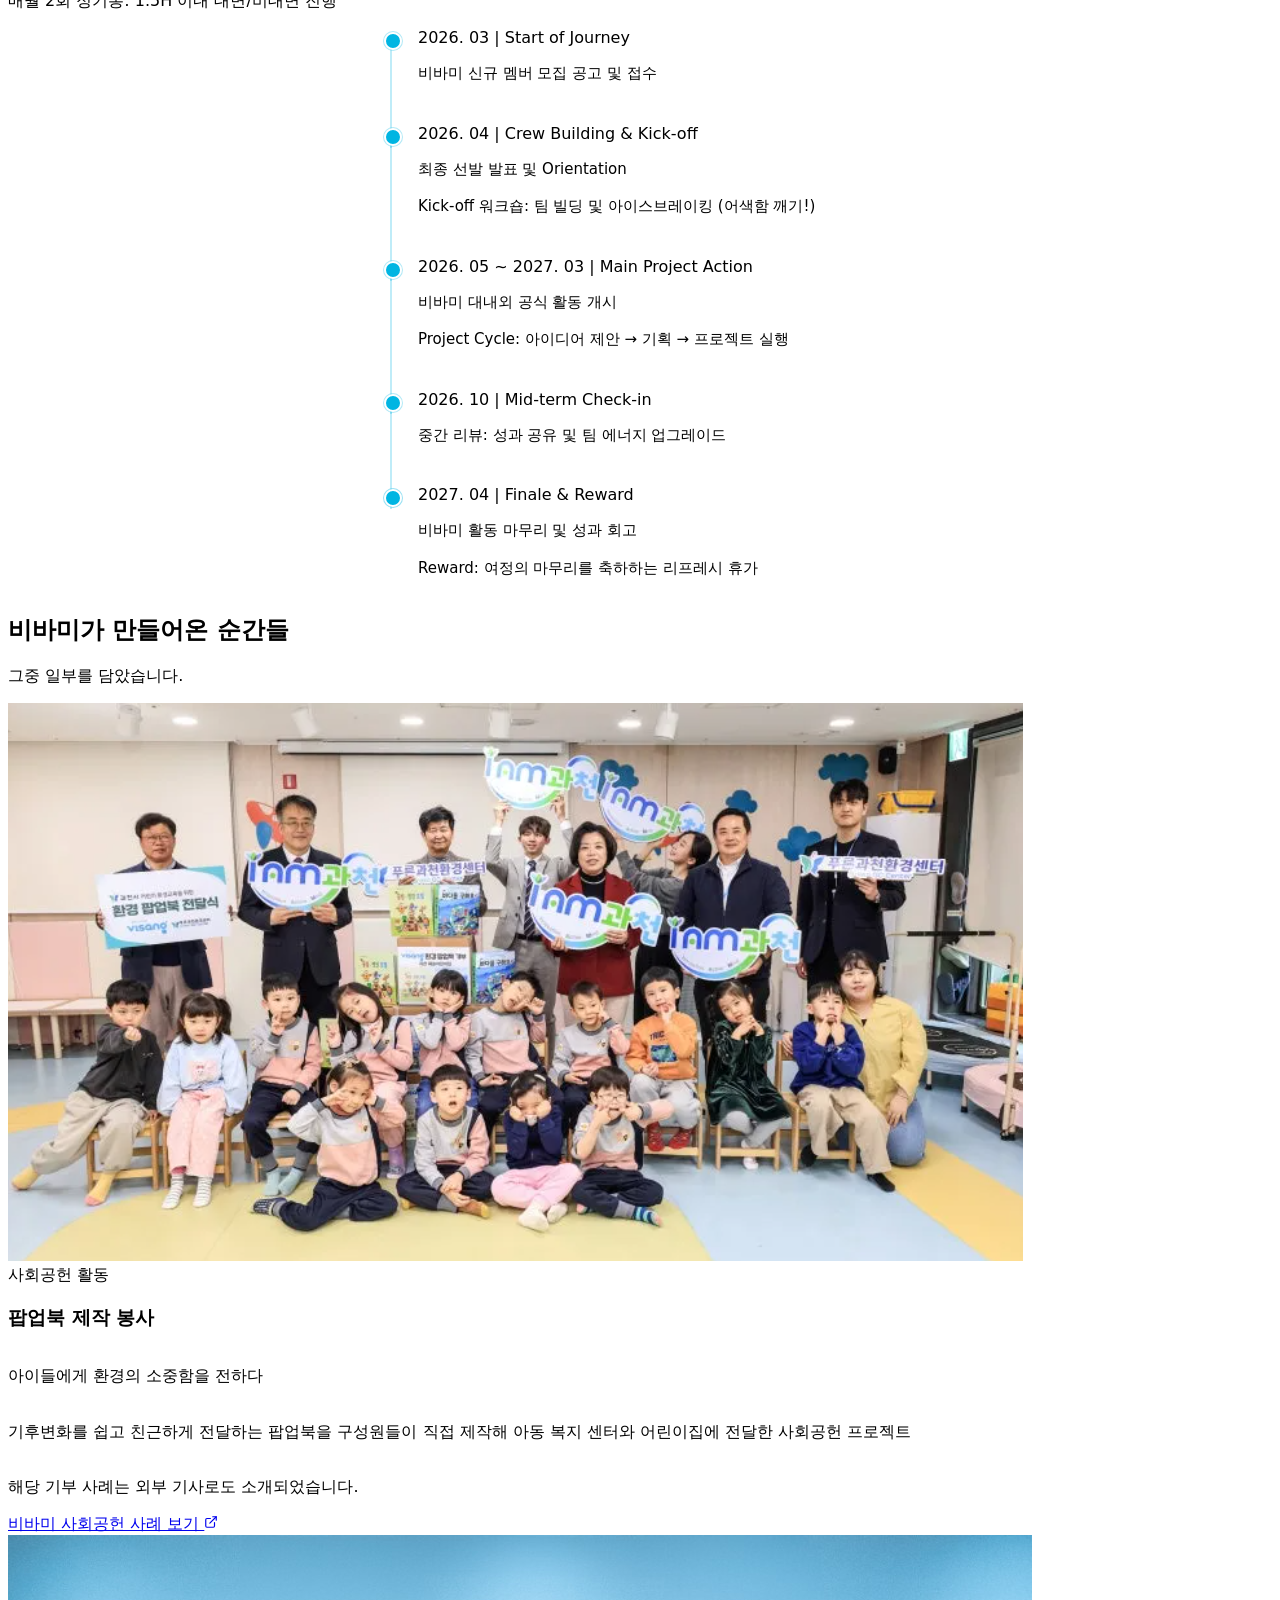
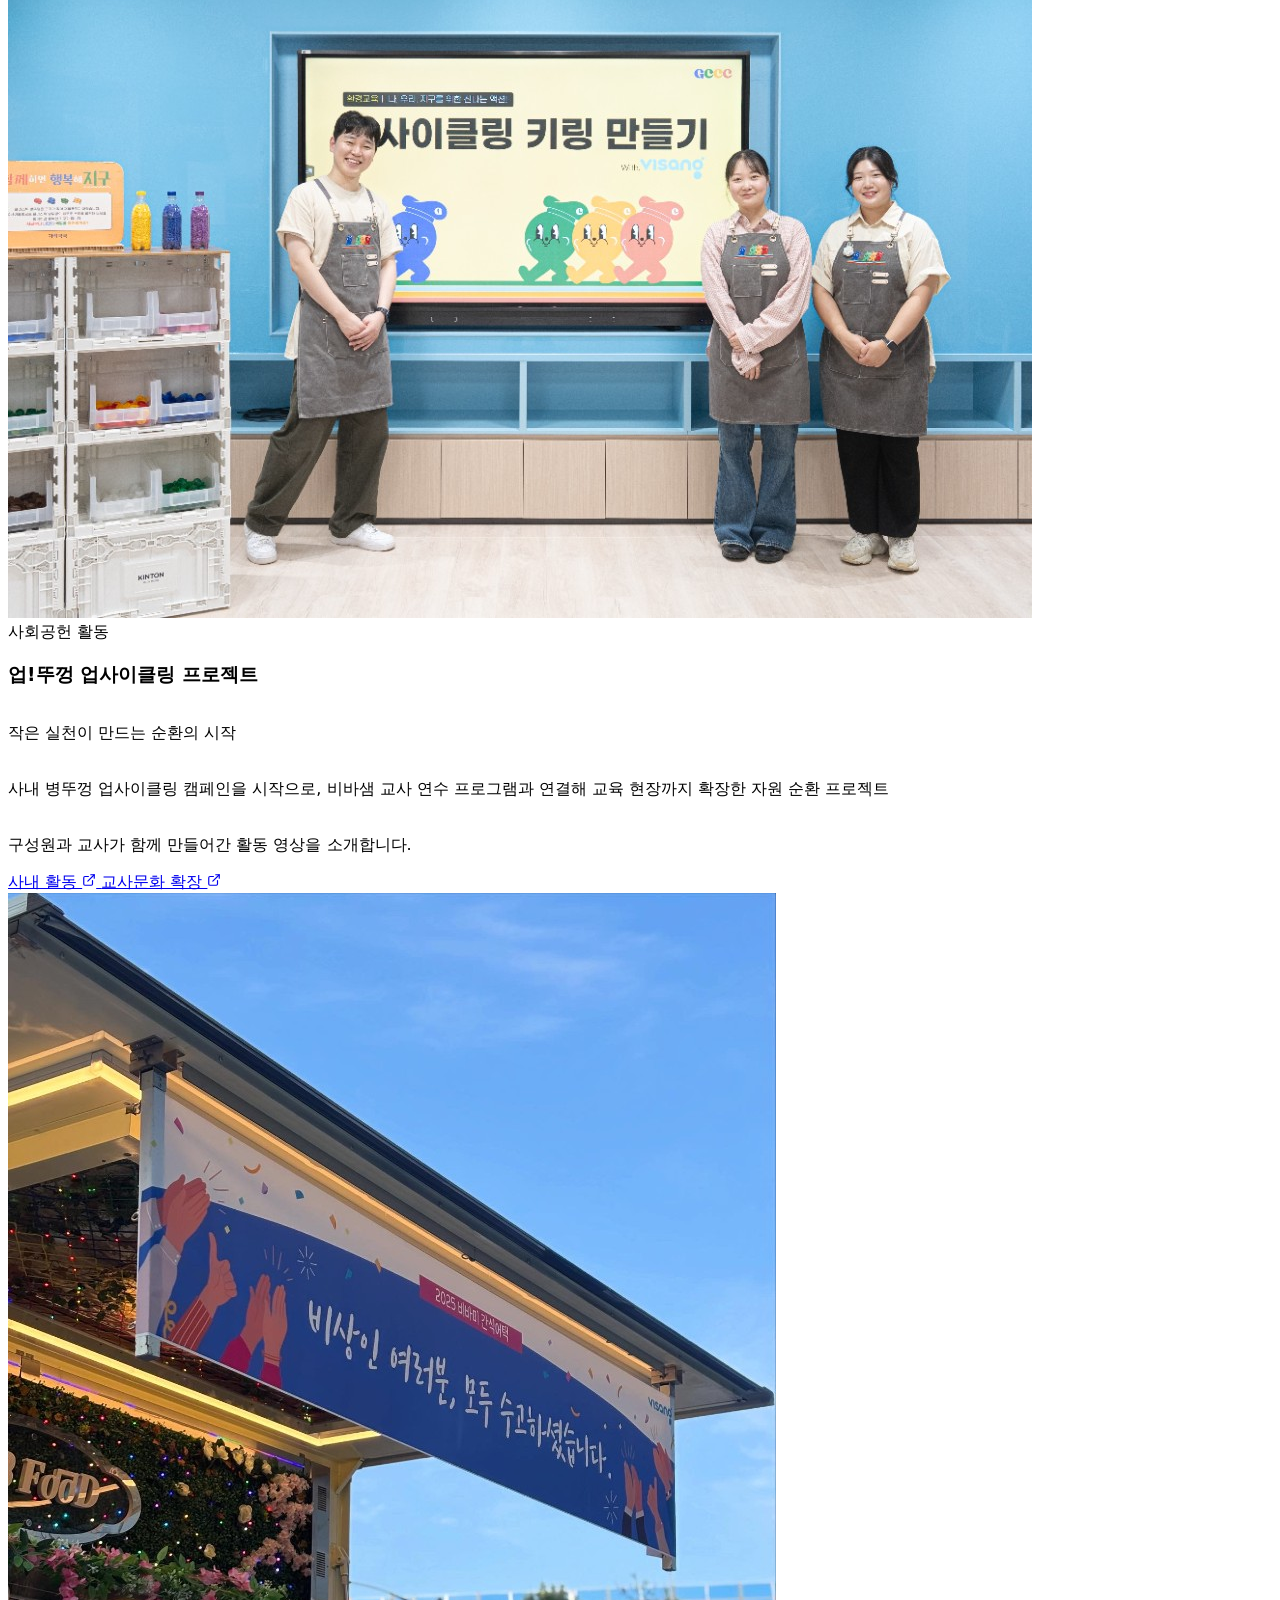
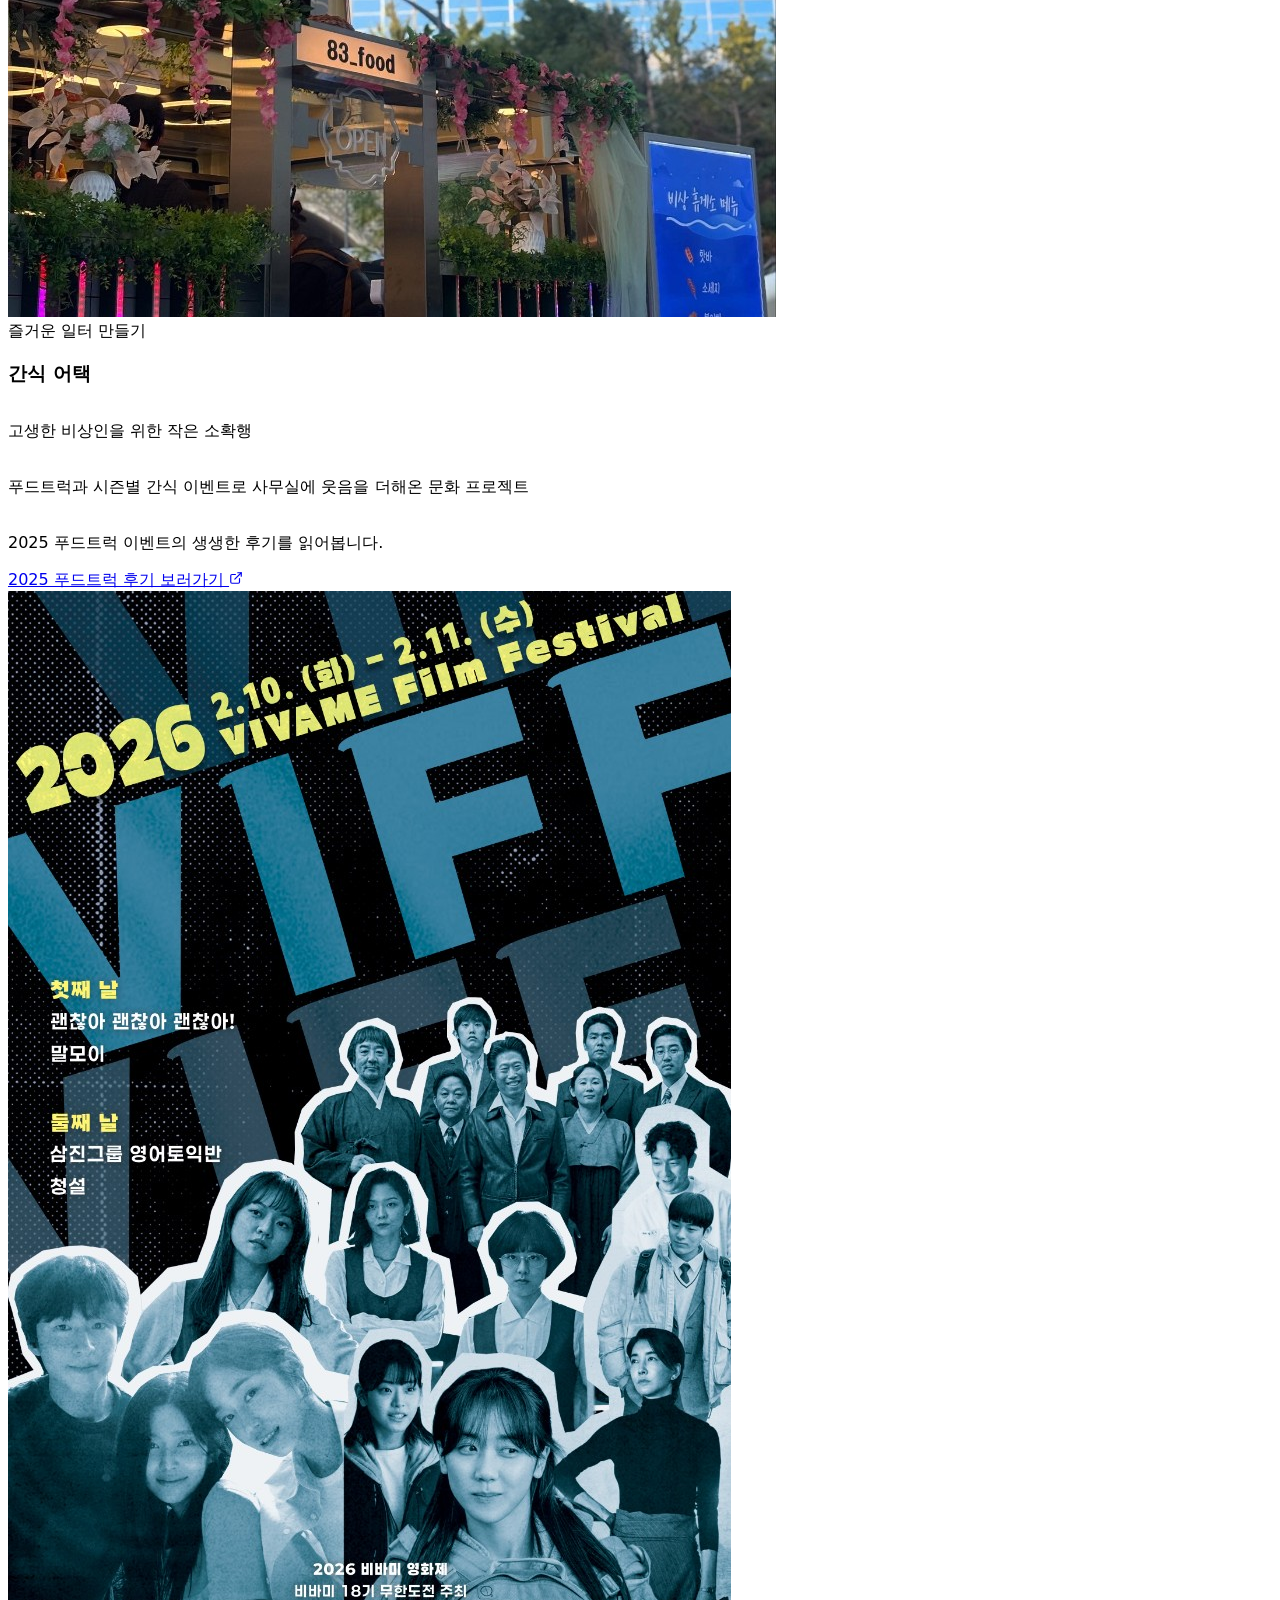
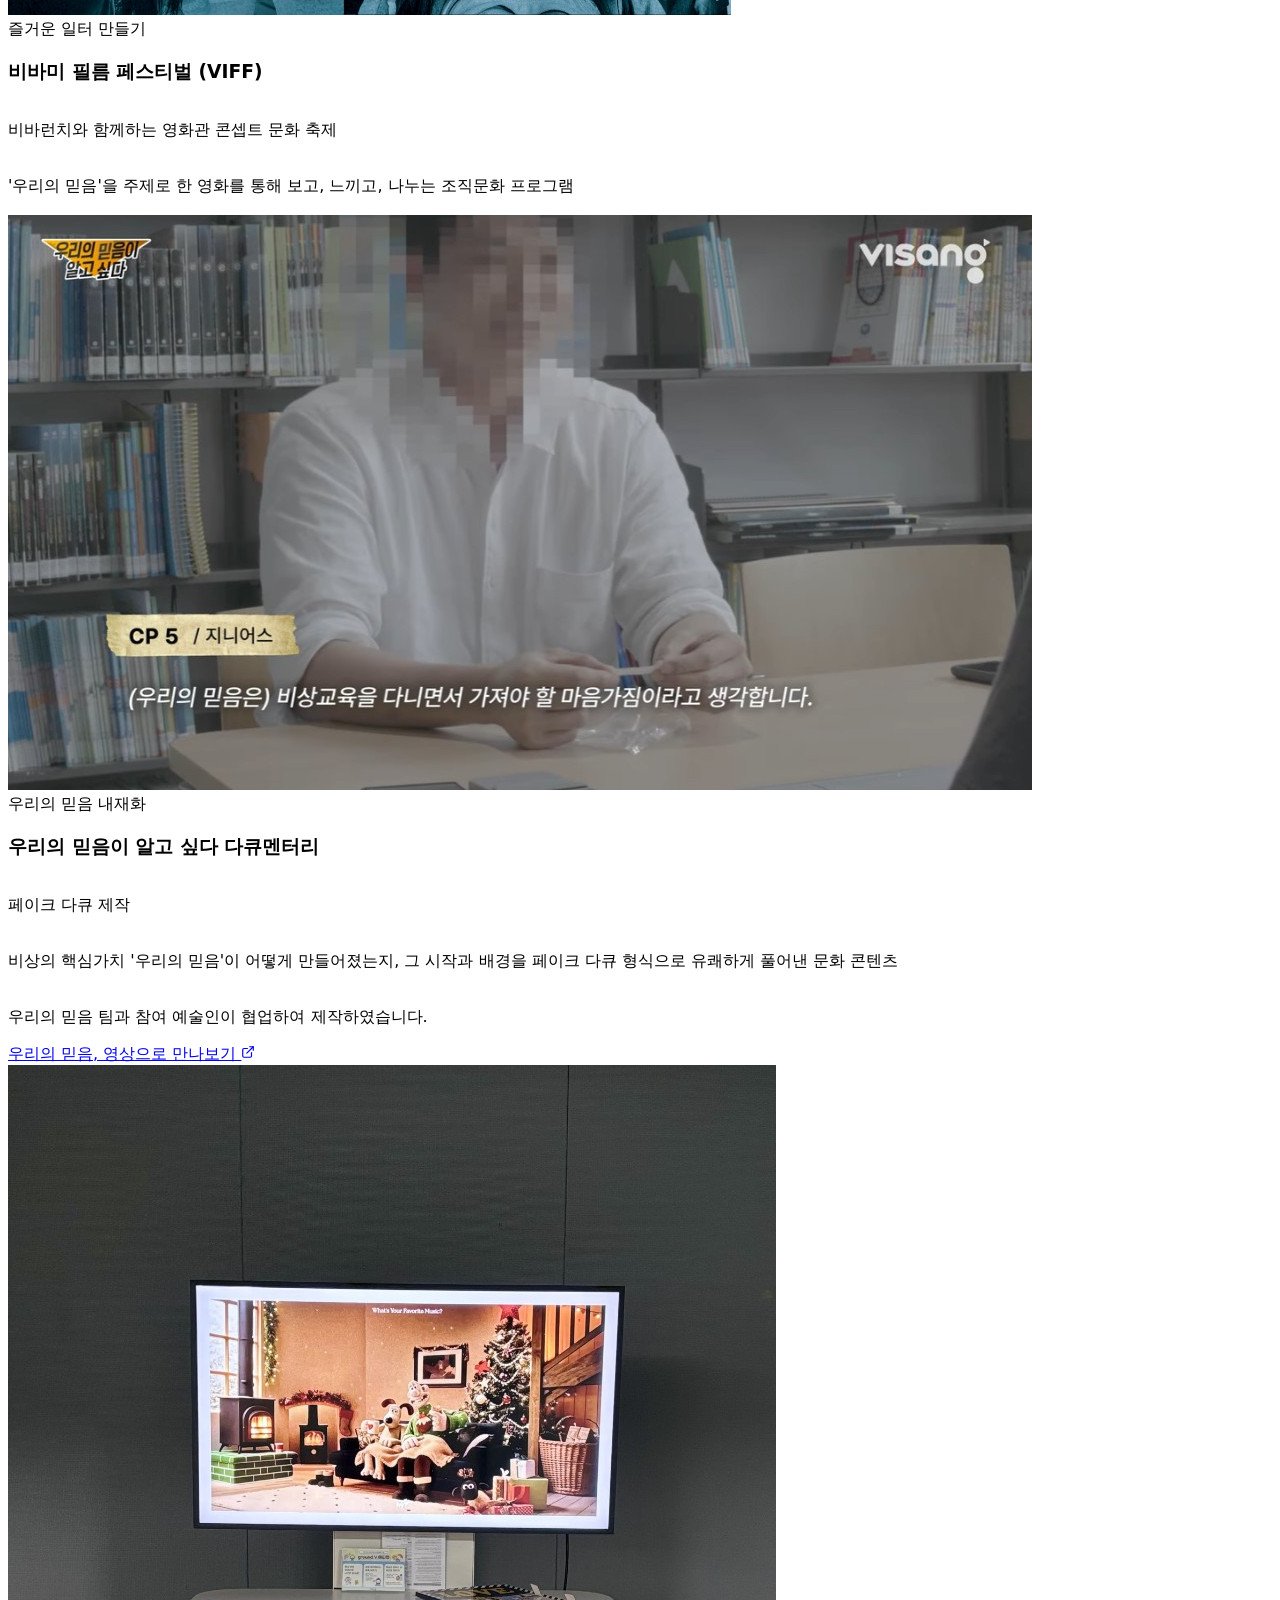
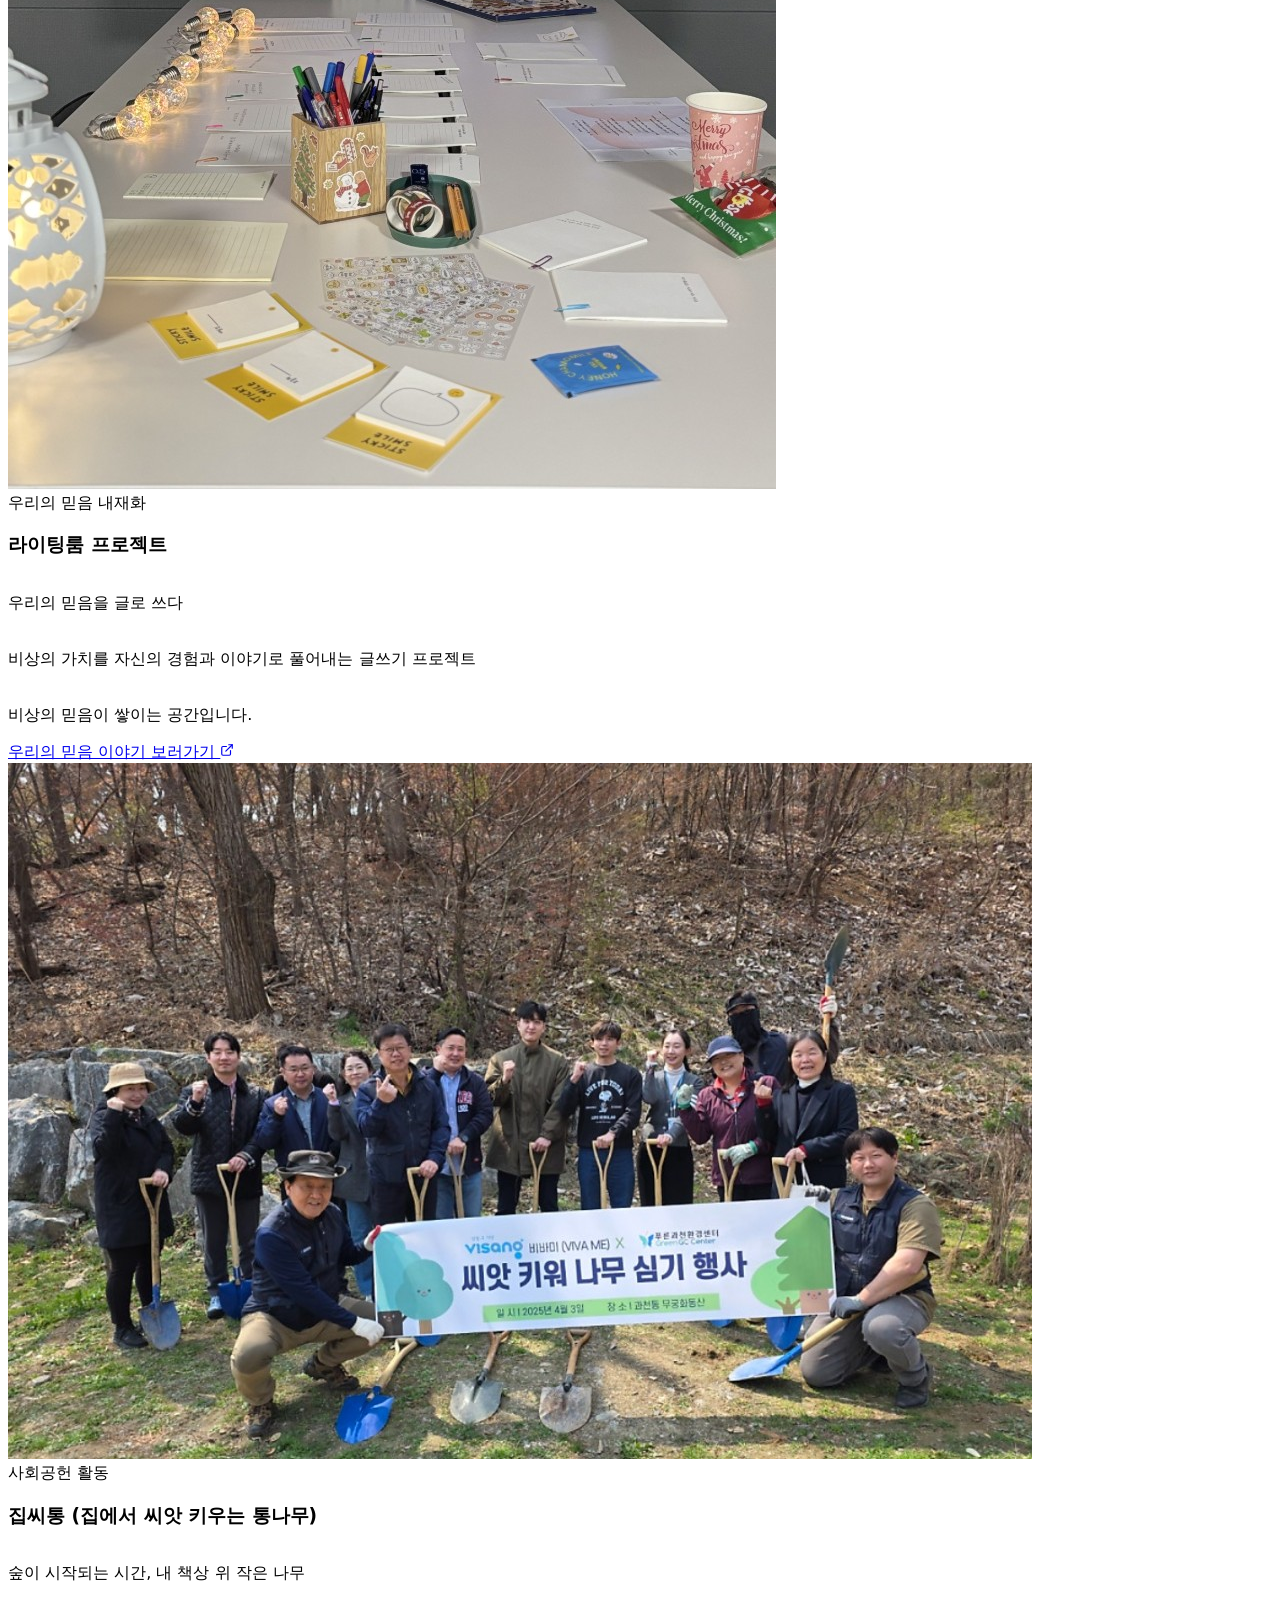
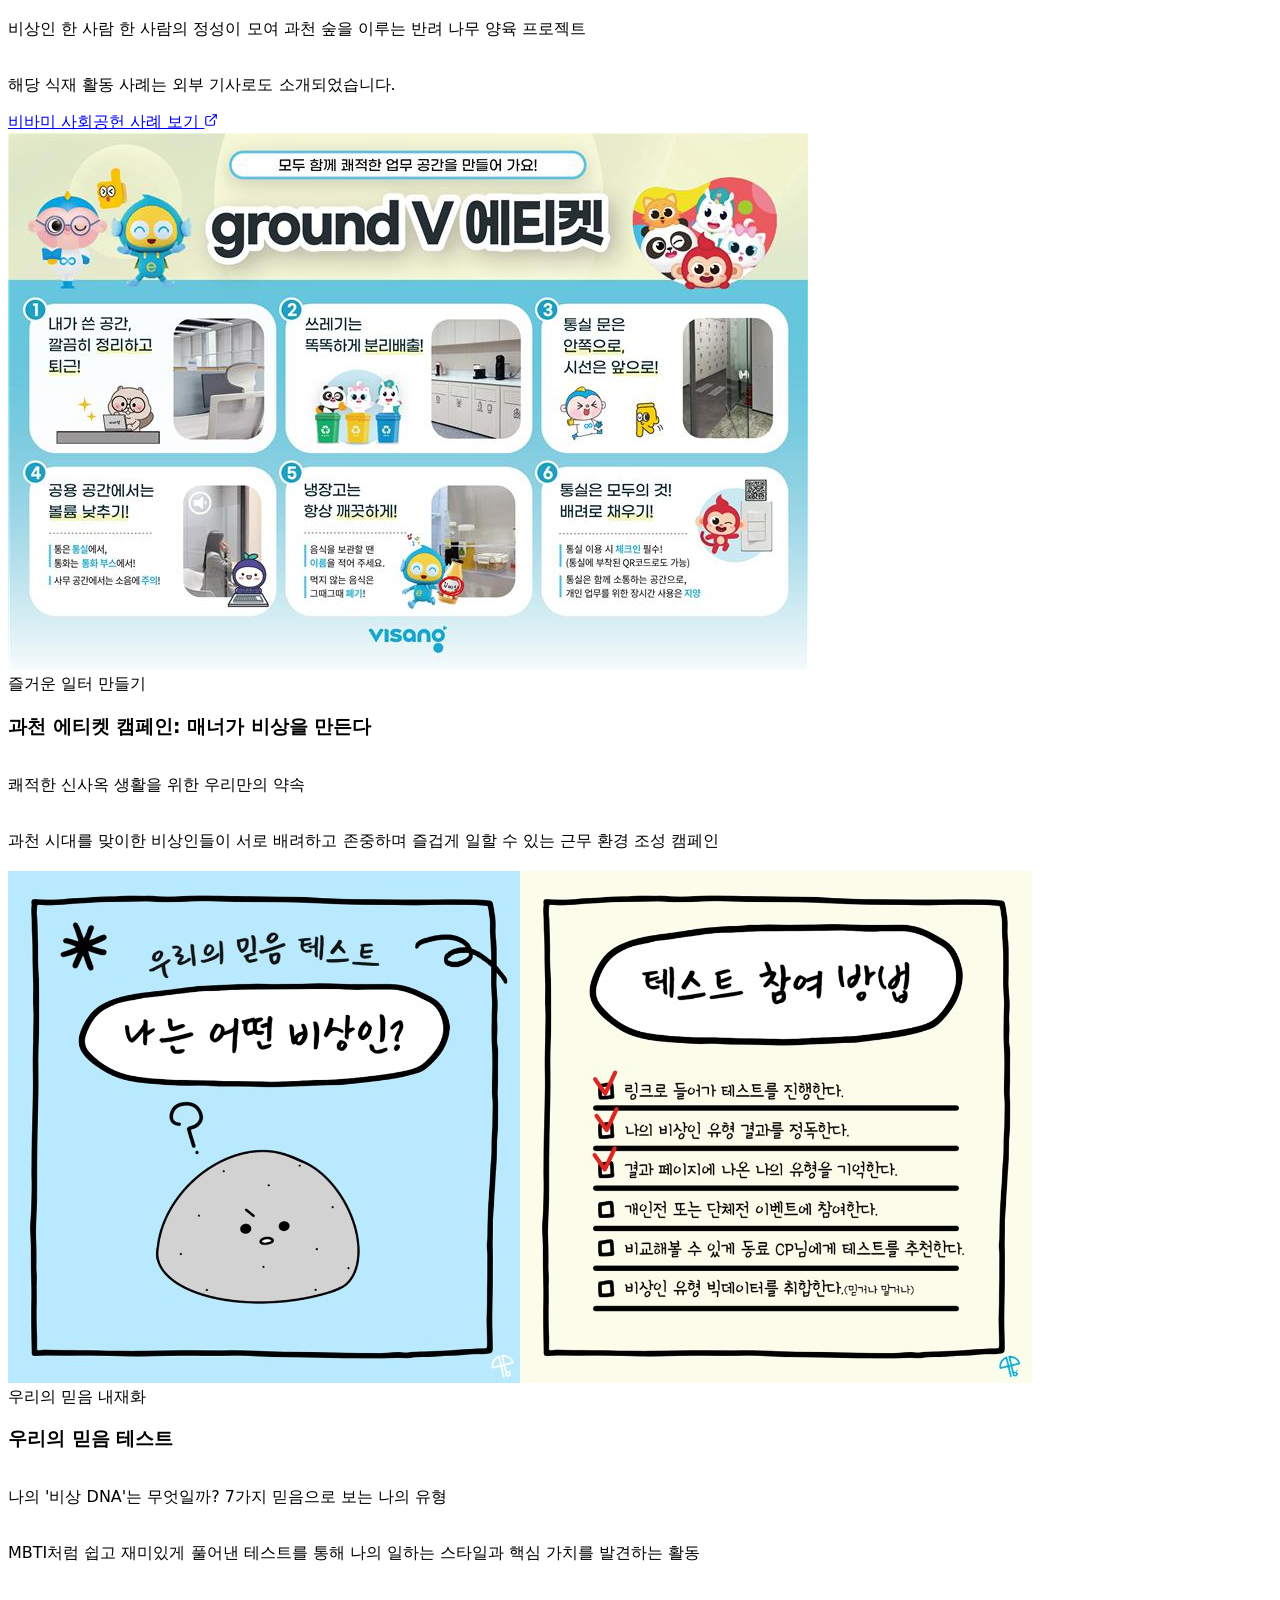
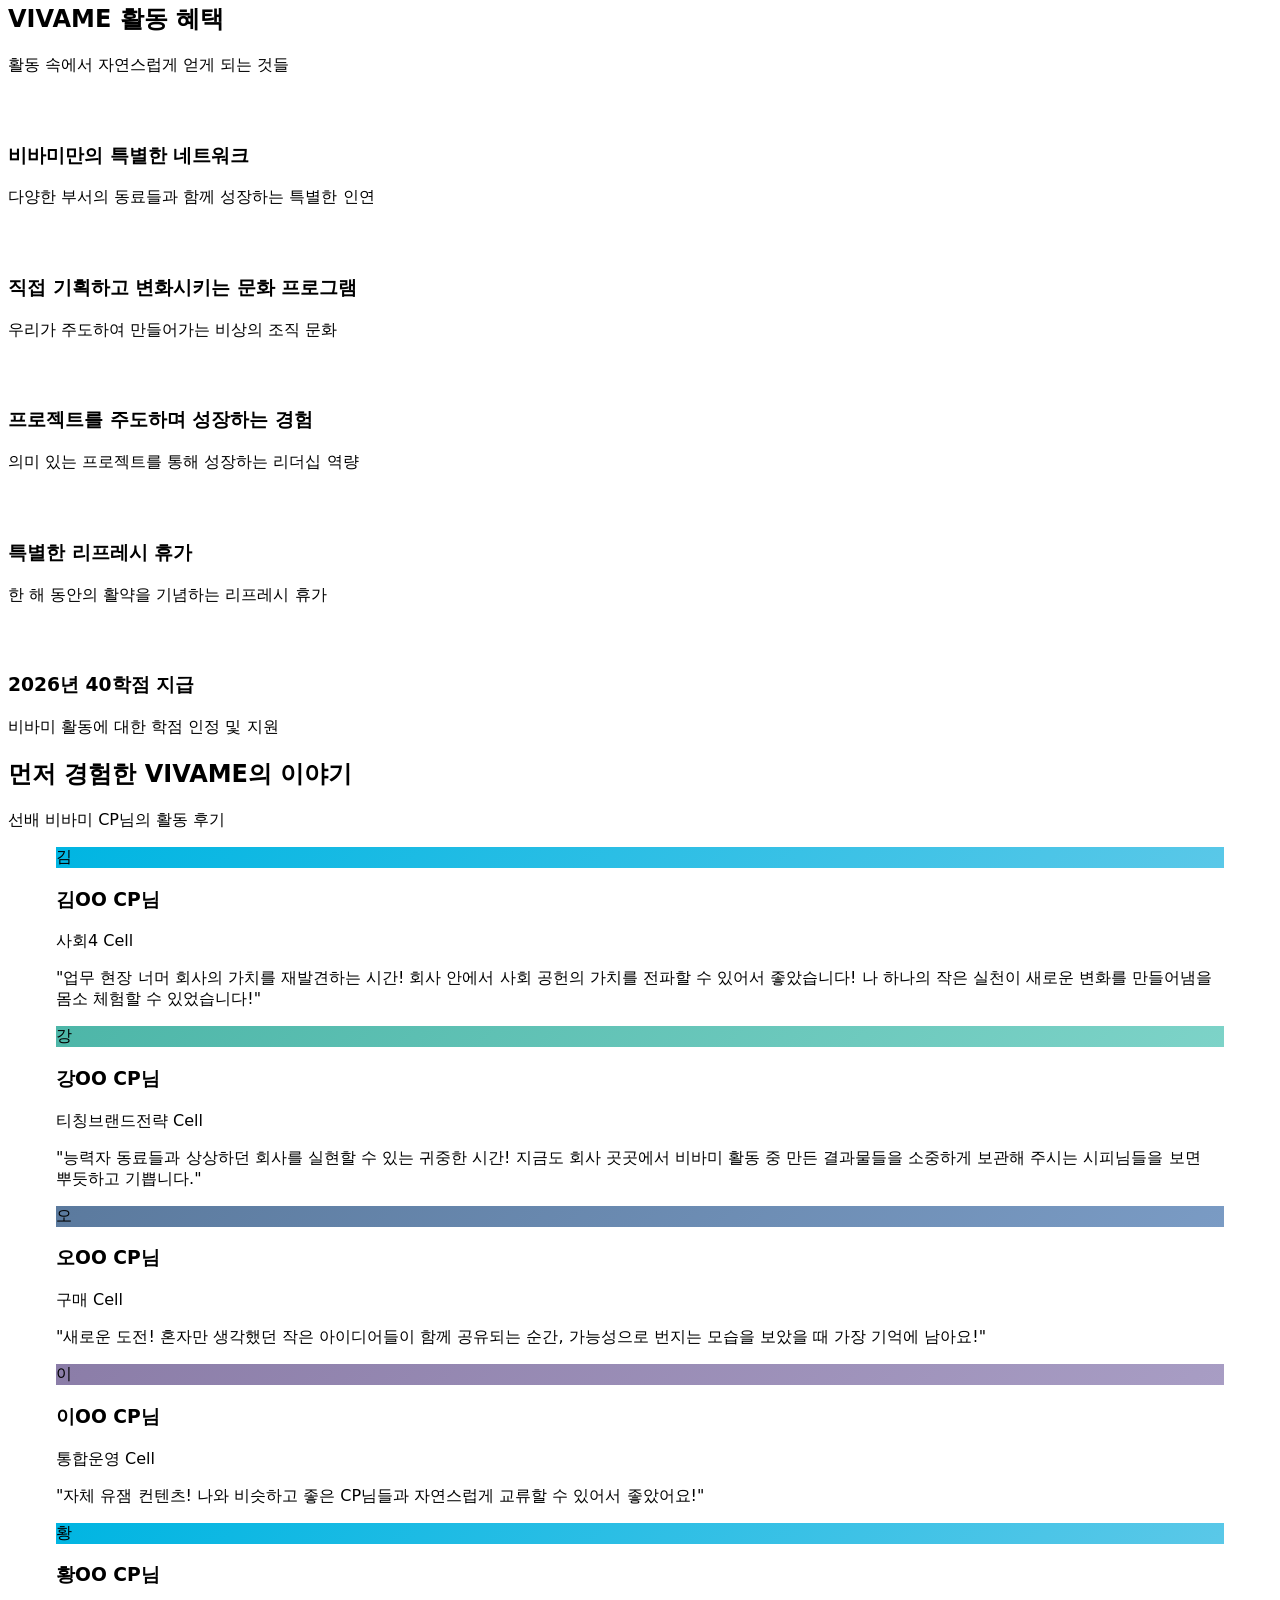
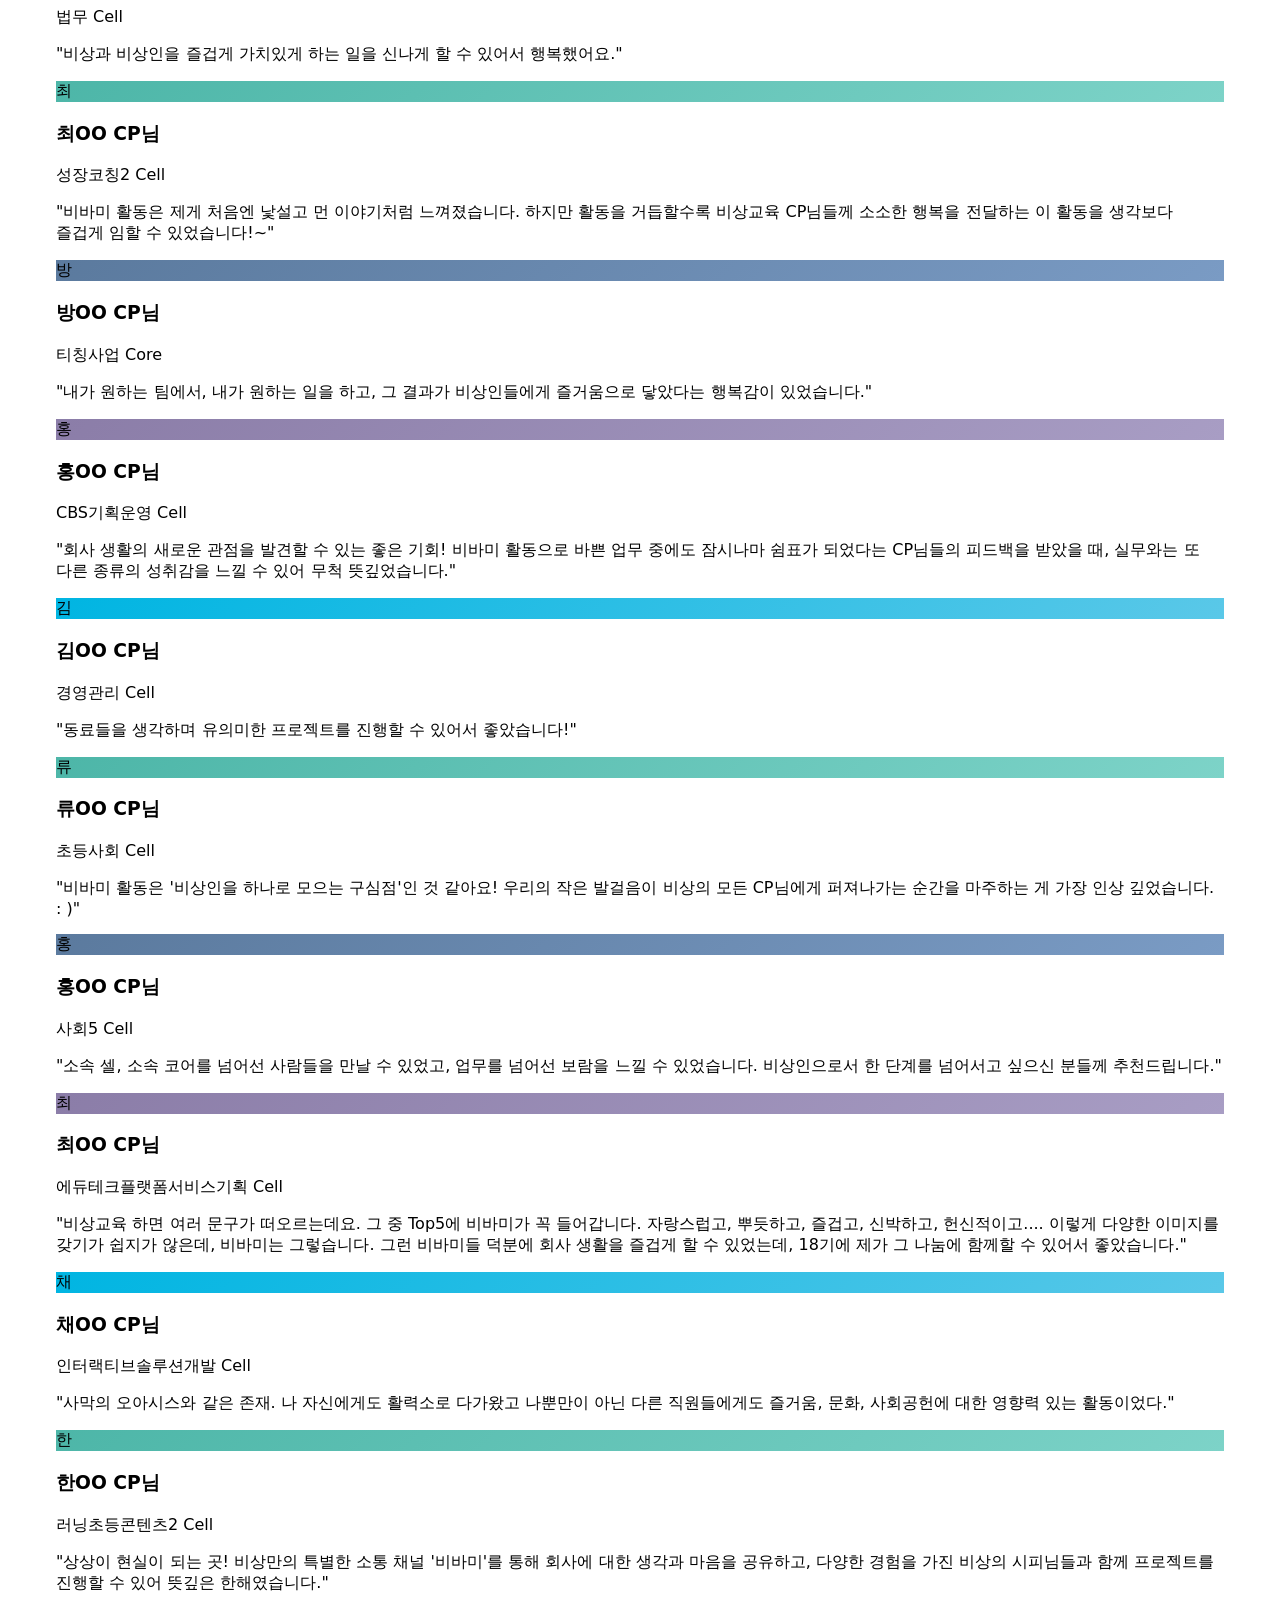
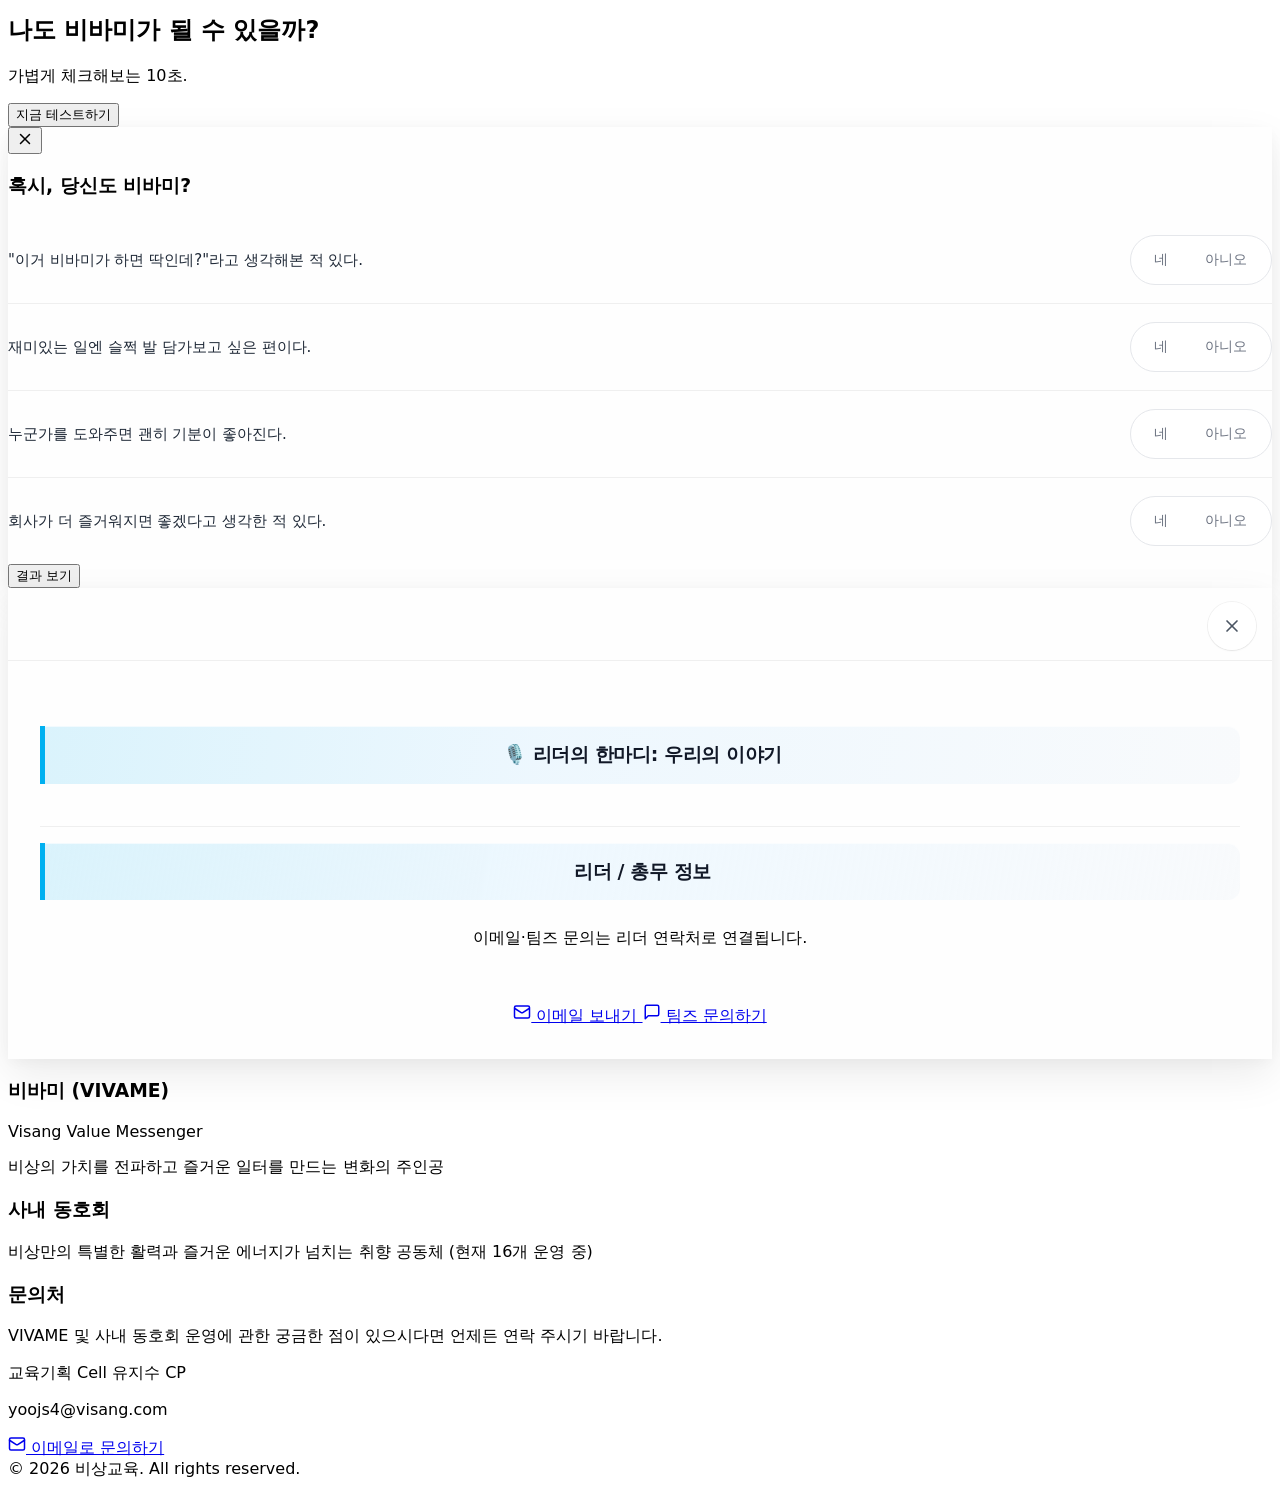
==== commit c7f815ed: "ㅇㅇ" ====
--- a/index.html
+++ b/index.html
@@ -869,22 +869,6 @@
                         </p>
                     </div>
                 </div>
-
-                <!-- 동호회 활동 일정 (현재 달 · 다음 달 달력) — 소개 직후 -->
-                <section class="club-schedule-section text-content" aria-labelledby="club-schedule-heading">
-                    <div class="club-schedule-heading">
-                        <h2 id="club-schedule-heading" class="clubs-list-section-title">
-                            📅 동호회와 함께하는 활기찬 일상
-                        </h2>
-                        <span class="clubs-list-section-accent" aria-hidden="true"></span>
-                        <p class="clubs-list-section-subtitle club-schedule-subtitle">
-                            이번 달엔 어떤 즐거움이 기다리고 있을까요? 동호회별 정기 활동 일정을 확인해 보세요.
-                        </p>
-                    </div>
-                    <div id="clubScheduleCalendarsRoot" class="club-schedule-calendars-root">
-                        <!-- main.js에서 현재·다음 달 달력 렌더 -->
-                    </div>
-                </section>
 
                 <!-- 동호회 가입·신설 안내 (리스트 섹션 타이틀과 동일 여백·포인트 바) -->
                 <section class="clubs-howto max-w-6xl mx-auto w-full" aria-labelledby="clubs-howto-heading">
@@ -1004,7 +988,7 @@
                     <span class="clubs-list-section-accent" aria-hidden="true"></span>
                     <p class="clubs-list-section-subtitle">
                         마음이 머무는 곳을 찾으셨나요?<br />
-                        2026년 4월 기준, 총 15개의 동호회가 활발히 운영되고 있습니다.<br />
+                        2026년 4월 기준, 총 16개의 동호회가 활발히 운영되고 있습니다.<br />
                         카드를 선택해 상세 내용을 확인해 보세요.
                     </p>
                 </div>
@@ -1012,6 +996,41 @@
                 <div class="grid grid-cols-1 sm:grid-cols-2 lg:grid-cols-3 gap-6 lg:gap-8" id="clubCardsRoot">
                     <!-- 동호회 카드는 main.js에서 렌더링 -->
                 </div>
+
+                <!-- 동호회 활동 일정 (현재 달 · 다음 달 달력) — 탭 콘텐츠 맨 아래 -->
+                <section class="club-schedule-section text-content club-schedule-section--last" aria-labelledby="club-schedule-heading">
+                    <div class="club-schedule-heading">
+                        <h2 id="club-schedule-heading" class="clubs-list-section-title">
+                            📅 동호회와 함께하는 활기찬 일상
+                        </h2>
+                        <span class="clubs-list-section-accent" aria-hidden="true"></span>
+                        <p class="clubs-list-section-subtitle club-schedule-subtitle">
+                            이번 달엔 어떤 즐거움이 기다리고 있을까요? 동호회별 정기 활동 일정을 확인해 보세요.
+                        </p>
+                    </div>
+                    <div id="clubScheduleCalendarsRoot" class="club-schedule-calendars-root">
+                        <!-- main.js에서 현재·다음 달 달력 렌더 -->
+                    </div>
+                    <div
+                        id="clubScheduleTooltip"
+                        class="club-schedule-tooltip"
+                        role="tooltip"
+                        hidden
+                    >
+                        <div class="club-schedule-tooltip__toolbar">
+                            <button
+                                type="button"
+                                id="clubScheduleTooltipClose"
+                                class="club-schedule-tooltip__close"
+                                aria-label="닫기"
+                            >
+                                <svg xmlns="http://www.w3.org/2000/svg" width="16" height="16" viewBox="0 0 24 24" fill="none" stroke="currentColor" stroke-width="2" stroke-linecap="round" aria-hidden="true"><path d="M18 6 6 18"/><path d="m6 6 12 12"/></svg>
+                            </button>
+                        </div>
+                        <!-- 클릭한 날짜의 동호회별 상세 버튼만 JS로 채움 (같은 날 여러 건이면 버튼 여러 개) -->
+                        <div id="clubScheduleTooltipBody" class="club-schedule-tooltip__body"></div>
+                    </div>
+                </section>
             </div>
         </div>
     </div>
@@ -1131,7 +1150,7 @@
                     <div class="mt-8 md:mt-10 pt-8 md:pt-10 border-t border-gray-700/90">
                         <h3 class="font-bold text-lg text-white mb-3">사내 동호회</h3>
                         <p class="text-gray-400 leading-relaxed">
-                            비상만의 특별한 활력과 즐거운 에너지가 넘치는 취향 공동체 (현재 15개 운영 중)
+                            비상만의 특별한 활력과 즐거운 에너지가 넘치는 취향 공동체 (현재 16개 운영 중)
                         </p>
                     </div>
                 </div>
--- a/css/styles.css
+++ b/css/styles.css
@@ -293,7 +293,7 @@
 .club-guide-card-head h3 {
   font-size: clamp(1.125rem, 2.8vw, 1.5rem);
   font-weight: 700;
-  margin: 0 0 0.5rem;
+  margin: 0 0 1rem;
   color: #1a1a1a;
   line-height: 1.35;
 }
@@ -321,12 +321,12 @@
   align-items: center;
   width: 100%;
   min-height: 0;
-  padding-top: 1.125rem;
+  padding-top: 1.5rem;
 }
 
 @media (min-width: 640px) {
   .club-guide-card-main {
-    padding-top: 1.25rem;
+    padding-top: 1.625rem;
   }
 }
 
@@ -823,14 +823,30 @@
   }
 }
 
+/* 카드 그리드 아래에 둘 때 상단 여백 */
+.club-schedule-section--last {
+  margin-top: 2.5rem;
+  padding-top: 2rem;
+}
+
+@media (min-width: 1024px) {
+  .club-schedule-section--last {
+    margin-top: 3.5rem;
+    padding-top: 2.5rem;
+  }
+}
+
 .club-schedule-heading {
   display: flex;
   flex-direction: column;
   align-items: center;
   text-align: center;
   margin-bottom: 2rem;
-  padding-left: 0.5rem;
-  padding-right: 0.5rem;
+  padding-left: clamp(0.5rem, 3vw, 1rem);
+  padding-right: clamp(0.5rem, 3vw, 1rem);
+  width: 100%;
+  max-width: 100%;
+  box-sizing: border-box;
 }
 
 @media (min-width: 640px) {
@@ -839,71 +855,178 @@
   }
 }
 
+/* 섹션 메인 타이틀·부제 — 좁은 화면에서 잘림 방지 */
+.club-schedule-section .clubs-list-section-title {
+  width: 100%;
+  max-width: 100%;
+  box-sizing: border-box;
+  word-break: keep-all;
+  overflow-wrap: break-word;
+  hyphens: auto;
+}
+
+@media (max-width: 639px) {
+  .club-schedule-section .clubs-list-section-title {
+    font-size: clamp(1.35rem, 6.5vw, 2.25rem) !important;
+    line-height: 1.2;
+    padding-left: 0.25rem;
+    padding-right: 0.25rem;
+  }
+}
+
 .club-schedule-subtitle {
   max-width: 40rem;
+  width: 100%;
+  box-sizing: border-box;
 }
 
 .club-schedule-calendars-root {
   width: 100%;
+  max-width: 100%;
+  padding-left: clamp(0.5rem, 2vw, 1rem);
+  padding-right: clamp(0.5rem, 2vw, 1rem);
+  box-sizing: border-box;
 }
 
 .club-schedule-calendars-grid {
-  display: grid;
-  grid-template-columns: minmax(0, 1fr);
-  gap: 1.25rem;
-  align-items: stretch;
-}
-
-@media (min-width: 1024px) {
-  .club-schedule-calendars-grid {
-    grid-template-columns: repeat(2, minmax(0, 1fr));
-    gap: 2rem;
-  }
+  width: 100%;
+  max-width: 42rem;
+  margin-left: auto;
+  margin-right: auto;
 }
 
 .club-calendar-card {
   display: flex;
   flex-direction: column;
   min-width: 0;
-  padding: 1.25rem 1rem 1.5rem;
+  width: 100%;
+  padding: 1.35rem 1rem 1.6rem;
   background-color: #ffffff;
   border-radius: 1.5rem;
   border: 1px solid rgba(0, 0, 0, 0.06);
   box-shadow:
-    0 18px 40px rgba(15, 23, 42, 0.08),
-    0 6px 16px rgba(15, 23, 42, 0.04);
+    0 20px 48px rgba(15, 23, 42, 0.07),
+    0 8px 20px rgba(15, 23, 42, 0.04);
   box-sizing: border-box;
 }
 
 @media (min-width: 640px) {
   .club-calendar-card {
-    padding: 1.5rem 1.25rem 1.75rem;
-  }
+    padding: 1.75rem 1.5rem 2rem;
+  }
+}
+
+/* 월 타이틀 + 화살표 */
+.club-cal-nav {
+  display: flex;
+  align-items: center;
+  justify-content: space-between;
+  gap: 0.5rem;
+  margin-bottom: 1.35rem;
+  width: 100%;
+  min-width: 0;
 }
 
 .club-cal-month-title {
-  margin: 0 0 1rem;
-  padding: 0;
-  font-size: clamp(1.125rem, 2.8vw, 1.375rem);
+  flex: 1 1 auto;
+  min-width: 0;
+  margin: 0;
+  padding: 0.2rem 0.15rem;
+  font-size: clamp(1rem, 3.8vw, 1.65rem);
   font-weight: 700;
   color: #111827;
-  letter-spacing: -0.02em;
+  letter-spacing: -0.03em;
   text-align: center;
+  line-height: 1.25;
+  word-break: keep-all;
+  overflow-wrap: break-word;
+}
+
+.club-cal-nav-btn {
+  display: inline-flex;
+  align-items: center;
+  justify-content: center;
+  flex: 0 0 auto;
+  width: 2.65rem;
+  height: 2.65rem;
+  padding: 0;
+  border: 1px solid #d1d5db;
+  border-radius: 9999px;
+  background-color: #f8fafc;
+  color: #64748b;
+  box-shadow: 0 1px 2px rgba(15, 23, 42, 0.06);
+  cursor: pointer;
+  transition:
+    color 0.2s ease,
+    background-color 0.2s ease,
+    border-color 0.2s ease,
+    box-shadow 0.2s ease,
+    opacity 0.2s ease;
+}
+
+.club-cal-nav-btn:hover:not(:disabled) {
+  color: #00b0f0;
+  border-color: rgba(0, 176, 240, 0.55);
+  background-color: rgba(0, 176, 240, 0.08);
+  box-shadow: 0 2px 8px rgba(0, 176, 240, 0.15);
+}
+
+.club-cal-nav-btn:disabled {
+  opacity: 0.35;
+  cursor: not-allowed;
+  border-color: #e5e7eb;
+  background-color: #f9fafb;
+}
+
+.club-cal-nav-btn:focus {
+  outline: none;
+}
+
+.club-cal-nav-btn:focus-visible {
+  outline: 2px solid #00b0f0;
+  outline-offset: 2px;
+}
+
+.club-cal-nav-btn svg {
+  display: block;
+}
+
+@media (max-width: 639px) {
+  .club-cal-nav {
+    gap: 0.35rem;
+  }
+
+  .club-cal-month-title {
+    font-size: clamp(0.95rem, 4.2vw, 1.25rem);
+    padding: 0.15rem 0.1rem;
+  }
+
+  .club-cal-nav-btn {
+    width: 2.85rem;
+    height: 2.85rem;
+  }
+
+  .club-cal-nav-btn svg {
+    width: 24px;
+    height: 24px;
+  }
 }
 
 .club-cal-weekdays {
   display: grid;
   grid-template-columns: repeat(7, minmax(0, 1fr));
-  gap: 2px;
-  margin-bottom: 0.35rem;
+  gap: 0.5rem;
+  margin-bottom: 0.5rem;
+  padding: 0 0.15rem;
 }
 
 .club-cal-weekday {
-  padding: 0.25rem 0;
-  font-size: 0.6875rem;
+  padding: 0.35rem 0;
+  font-size: 0.7rem;
   font-weight: 600;
-  color: #6b7280;
+  color: #9ca3af;
   text-align: center;
+  letter-spacing: -0.02em;
 }
 
 @media (min-width: 640px) {
@@ -915,97 +1038,500 @@
 .club-cal-grid {
   display: grid;
   grid-template-columns: repeat(7, minmax(0, 1fr));
-  gap: 3px;
-  grid-auto-rows: minmax(3.25rem, auto);
+  gap: 0.5rem;
+  grid-auto-rows: minmax(5.25rem, auto);
 }
 
 @media (min-width: 640px) {
   .club-cal-grid {
-    gap: 4px;
-    grid-auto-rows: minmax(3.75rem, auto);
+    gap: 0.65rem;
+    grid-auto-rows: minmax(5.75rem, auto);
   }
 }
 
 .club-cal-cell {
+  position: relative;
   display: flex;
   flex-direction: column;
   align-items: stretch;
-  justify-content: flex-start;
+  justify-content: flex-end;
   min-height: 0;
-  padding: 0.25rem 0.2rem 0.35rem;
-  border-radius: 0.5rem;
-  background-color: #f9fafb;
-  border: 1px solid transparent;
+  padding: 0.45rem 0.4rem 0.4rem;
+  border-radius: 0.65rem;
+  background-color: #fafafa;
+  border: 1px solid rgba(0, 0, 0, 0.05);
   box-sizing: border-box;
+  transition:
+    background-color 0.2s ease,
+    border-color 0.2s ease,
+    box-shadow 0.2s ease,
+    color 0.2s ease,
+    transform 0.2s ease;
+}
+
+.club-cal-day-btn.club-cal-cell {
+  width: 100%;
+  margin: 0;
+  cursor: pointer;
+  font: inherit;
+  text-align: left;
+  appearance: none;
+  -webkit-tap-highlight-color: transparent;
+  transition: all 0.2s ease;
+}
+
+.club-cal-day-btn.club-cal-cell:focus {
+  outline: none;
+}
+
+.club-cal-day-btn.club-cal-cell:focus-visible {
+  outline: 2px solid #00b0f0;
+  outline-offset: 2px;
+}
+
+/* 날짜 숫자 — 우상단 */
+.club-cal-day-num {
+  position: absolute;
+  top: 0.4rem;
+  right: 0.45rem;
+  font-size: clamp(0.72rem, 2.1vw, 0.8125rem);
+  font-weight: 600;
+  color: #6b7280;
+  line-height: 1.2;
+  letter-spacing: -0.03em;
+  transition:
+    transform 0.2s ease,
+    font-weight 0.2s ease,
+    color 0.2s ease;
+}
+
+@media (min-width: 640px) {
+  .club-cal-day-num {
+    font-size: 0.8125rem;
+    font-weight: 500;
+    color: #4b5563;
+  }
+}
+
+/* 오늘 (선택 아님) */
+.club-cal-cell--today:not(.club-cal-cell--selected) {
+  border-color: rgba(0, 176, 240, 0.45);
+  box-shadow:
+    0 0 0 1px rgba(0, 176, 240, 0.2),
+    0 0 16px rgba(0, 176, 240, 0.18);
+  background-color: #f8fcfe;
+}
+
+.club-cal-cell--today:not(.club-cal-cell--selected) .club-cal-day-num {
+  color: #00b0f0;
+  font-weight: 700;
+}
+
+.club-cal-day-btn.club-cal-cell:not(.club-cal-cell--selected):hover {
+  background-color: rgba(0, 176, 240, 0.08);
+  border-color: rgba(0, 176, 240, 0.12);
+}
+
+.club-cal-day-btn.club-cal-cell:not(.club-cal-cell--selected):hover .club-cal-day-num {
+  transform: scale(1.08);
+  font-weight: 700;
+  color: #111827;
 }
 
 .club-cal-cell--pad {
   background: transparent;
   border: none;
   pointer-events: none;
-}
-
-.club-cal-cell--event {
-  background-color: rgba(0, 176, 240, 0.06);
-  border-color: rgba(0, 176, 240, 0.22);
-}
-
-.club-cal-day-num {
-  display: block;
-  font-size: 0.6875rem;
-  font-weight: 700;
-  color: #374151;
-  line-height: 1.2;
-  text-align: right;
-}
-
-@media (min-width: 640px) {
-  .club-cal-day-num {
-    font-size: 0.75rem;
-  }
-}
-
-.club-cal-event {
-  display: flex;
-  align-items: flex-start;
-  gap: 0.25rem;
-  margin-top: 0.15rem;
+  min-height: 0;
+}
+
+/* 일정 있는 날 — 칩만 강조, 숫자 테두리 없음 */
+.club-cal-cell--event:not(.club-cal-cell--selected) {
+  background-color: #fafafa;
+  border-color: rgba(0, 0, 0, 0.05);
+}
+
+/* 하단 포인트 칩 (가로 나열) */
+.club-cal-chips-row {
+  display: flex;
+  flex-wrap: wrap;
+  align-items: center;
+  align-content: flex-end;
+  gap: 0.25rem 0.35rem;
+  margin-top: auto;
+  padding-top: 1.35rem;
   min-width: 0;
 }
 
-.club-cal-dot {
+.club-cal-chip {
+  display: inline-flex;
+  align-items: center;
+  gap: 0.15rem;
+  max-width: 100%;
+  padding: 0.1rem 0.28rem 0.1rem 0.2rem;
+  border-radius: 0.35rem;
+  background: rgba(0, 176, 240, 0.07);
+  border: 1px solid rgba(0, 176, 240, 0.12);
+}
+
+/* 이모지 없이 텍스트만 — 좌우 여백 균형 */
+.club-cal-chip--text-only {
+  gap: 0;
+  padding: 0.12rem 0.34rem;
+}
+
+/* 동호회별 칩 색 (동호회별 고유 컬러, 겹치지 않도록 분리) */
+.club-cal-chip--wonmore {
+  background: rgba(14, 165, 233, 0.12);
+  border-color: rgba(14, 165, 233, 0.34);
+}
+
+.club-cal-chip--wonmore .club-cal-chip-name {
+  color: #0369a1;
+}
+
+.club-cal-chip--avocado {
+  background: rgba(34, 197, 94, 0.12);
+  border-color: rgba(34, 197, 94, 0.34);
+}
+
+.club-cal-chip--avocado .club-cal-chip-name {
+  color: #166534;
+}
+
+.club-cal-chip--popketing {
+  background: rgba(245, 158, 11, 0.14);
+  border-color: rgba(245, 158, 11, 0.34);
+}
+
+.club-cal-chip--popketing .club-cal-chip-name {
+  color: #b45309;
+}
+
+.club-cal-chip--bisangdadok {
+  background: rgba(168, 85, 247, 0.13);
+  border-color: rgba(168, 85, 247, 0.35);
+}
+
+.club-cal-chip--bisangdadok .club-cal-chip-name {
+  color: #6d28d9;
+}
+
+.club-cal-chip--fourseasons {
+  background: rgba(244, 63, 94, 0.12);
+  border-color: rgba(244, 63, 94, 0.34);
+}
+
+.club-cal-chip--fourseasons .club-cal-chip-name {
+  color: #be123c;
+}
+
+.club-cal-chip--daramji {
+  background: rgba(132, 204, 22, 0.14);
+  border-color: rgba(132, 204, 22, 0.36);
+}
+
+.club-cal-chip--daramji .club-cal-chip-name {
+  color: #4d7c0f;
+}
+
+.club-cal-chip--ttegureu {
+  background: rgba(79, 70, 229, 0.12);
+  border-color: rgba(79, 70, 229, 0.34);
+}
+
+.club-cal-chip--ttegureu .club-cal-chip-name {
+  color: #4338ca;
+}
+
+.club-cal-chip--pongdang {
+  background: rgba(6, 182, 212, 0.12);
+  border-color: rgba(6, 182, 212, 0.34);
+}
+
+.club-cal-chip--pongdang .club-cal-chip-name {
+  color: #0e7490;
+}
+
+.club-cal-chip--onniflower {
+  background: rgba(236, 72, 153, 0.12);
+  border-color: rgba(236, 72, 153, 0.34);
+}
+
+.club-cal-chip--onniflower .club-cal-chip-name {
+  color: #be185d;
+}
+
+.club-cal-chip--bisangturn {
+  background: rgba(71, 85, 105, 0.14);
+  border-color: rgba(71, 85, 105, 0.34);
+}
+
+.club-cal-chip--bisangturn .club-cal-chip-name {
+  color: #334155;
+}
+
+.club-cal-chip--grip {
+  background: rgba(217, 119, 6, 0.14);
+  border-color: rgba(217, 119, 6, 0.34);
+}
+
+.club-cal-chip--grip .club-cal-chip-name {
+  color: #92400e;
+}
+.club-cal-chip-emoji {
   flex-shrink: 0;
-  width: 6px;
-  height: 6px;
-  margin-top: 0.2rem;
-  border-radius: 9999px;
-  background-color: #00b0f0;
-  box-shadow: 0 0 0 1px rgba(0, 176, 240, 0.25);
-}
-
-.club-cal-event-text {
-  flex: 1;
-  min-width: 0;
+  font-size: 0.65rem;
+  line-height: 1;
+}
+
+.club-cal-chip-name {
   font-size: 0.5625rem;
   font-weight: 600;
-  line-height: 1.35;
+  letter-spacing: -0.03em;
+  color: #4b5563;
+  line-height: 1.2;
+  word-break: keep-all;
+}
+
+@media (min-width: 480px) {
+  .club-cal-chip-name {
+    font-size: 0.625rem;
+  }
+}
+
+/* 모바일: 7열 그리드에서 칩 텍스트가 셀 밖으로 넘지 않도록 */
+@media (max-width: 639px) {
+  .club-cal-grid {
+    gap: 0.3rem;
+    grid-auto-rows: minmax(4.85rem, auto);
+  }
+
+  .club-cal-weekdays {
+    gap: 0.3rem;
+    padding: 0 0.05rem;
+  }
+
+  .club-cal-cell,
+  .club-cal-day-btn.club-cal-cell {
+    min-width: 0;
+    overflow: hidden;
+    padding: 0.32rem 0.18rem 0.28rem;
+  }
+
+  .club-cal-chips-row {
+    flex-direction: column;
+    align-items: stretch;
+    align-content: stretch;
+    gap: 0.12rem;
+    width: 100%;
+    max-width: 100%;
+    padding-top: 1.1rem;
+    box-sizing: border-box;
+  }
+
+  .club-cal-chip {
+    width: 100%;
+    max-width: 100%;
+    min-width: 0;
+    box-sizing: border-box;
+    justify-content: flex-start;
+    padding: 0.1rem 0.2rem;
+  }
+
+  .club-cal-chip--text-only {
+    padding: 0.1rem 0.22rem;
+  }
+
+  .club-cal-chip-name {
+    flex: 1 1 auto;
+    min-width: 0;
+    overflow: hidden;
+    text-overflow: ellipsis;
+    white-space: nowrap;
+    font-size: clamp(0.5rem, 2.6vw, 0.5625rem);
+  }
+}
+
+/* 선택된 날짜 — 해제 시 배경도 0.2s 전환 */
+.club-cal-day-btn.club-cal-cell--selected {
+  background-color: #00b0f0 !important;
+  border-color: #0099d4 !important;
+  box-shadow: 0 10px 28px rgba(0, 176, 240, 0.35);
+  transition:
+    background-color 0.2s ease,
+    border-color 0.2s ease,
+    box-shadow 0.2s ease;
+}
+
+.club-cal-day-btn.club-cal-cell--selected .club-cal-day-num {
+  color: #ffffff;
+  transform: none;
+  font-weight: 700;
+}
+
+.club-cal-day-btn.club-cal-cell--selected .club-cal-chip {
+  background: rgba(255, 255, 255, 0.22);
+  border-color: rgba(255, 255, 255, 0.35);
+}
+
+.club-cal-day-btn.club-cal-cell--selected .club-cal-chip-name {
+  color: rgba(255, 255, 255, 0.95);
+}
+
+.club-cal-day-btn.club-cal-cell--selected .club-cal-chip-emoji {
+  filter: brightness(1.05);
+}
+
+/* 일정 툴팁 — 상단 닫기 행과 본문 분리로 버튼과 X 겹침 방지 */
+.club-schedule-tooltip {
+  display: flex;
+  flex-direction: column;
+  position: fixed;
+  z-index: 70;
+  width: min(20rem, calc(100vw - 1.5rem));
+  max-width: calc(100vw - 1.5rem);
+  padding: 0;
+  background-color: #ffffff;
+  border: 1px solid rgba(0, 176, 240, 0.35);
+  border-radius: 0.75rem;
+  box-shadow:
+    0 14px 32px rgba(15, 23, 42, 0.12),
+    0 0 0 1px rgba(0, 176, 240, 0.06);
+  pointer-events: auto;
+  opacity: 0;
+  transform: translateY(4px);
+  transition:
+    opacity 0.2s ease,
+    transform 0.2s ease;
+  box-sizing: border-box;
+}
+
+.club-schedule-tooltip.is-visible {
+  opacity: 1;
+  transform: translateY(0);
+}
+
+.club-schedule-tooltip.is-hiding {
+  opacity: 0;
+  transform: translateY(8px);
+  pointer-events: none;
+}
+
+.club-schedule-tooltip[hidden] {
+  display: none !important;
+  pointer-events: none;
+}
+
+.club-schedule-tooltip__toolbar {
+  display: flex;
+  flex-shrink: 0;
+  justify-content: flex-end;
+  align-items: center;
+  width: 100%;
+  min-height: 2.25rem;
+  padding: 0.45rem 0.4rem 0 0.5rem;
+  box-sizing: border-box;
+}
+
+.club-schedule-tooltip__close {
+  position: relative;
+  top: auto;
+  right: auto;
+  display: inline-flex;
+  align-items: center;
+  justify-content: center;
+  width: 2rem;
+  height: 2rem;
+  padding: 0;
+  border: none;
+  border-radius: 0.4rem;
+  background: rgba(248, 250, 252, 0.95);
+  color: #64748b;
+  cursor: pointer;
+  transition:
+    color 0.2s ease,
+    background-color 0.2s ease;
+}
+
+.club-schedule-tooltip__close:hover {
+  color: #00b0f0;
+  background-color: rgba(0, 176, 240, 0.1);
+}
+
+.club-schedule-tooltip__close:focus {
+  outline: none;
+}
+
+.club-schedule-tooltip__close:focus-visible {
+  outline: 2px solid #00b0f0;
+  outline-offset: 1px;
+}
+
+.club-schedule-tooltip__body {
+  display: flex;
+  flex-direction: column;
+  gap: 0.5rem;
+  min-width: 0;
+  width: 100%;
+  padding: 0 0.75rem 0.75rem;
+  box-sizing: border-box;
+}
+
+@media (max-width: 639px) {
+  .club-schedule-tooltip {
+    width: calc(100vw - 1.25rem);
+    max-width: calc(100vw - 1.25rem);
+  }
+
+  .club-schedule-tooltip__body {
+    padding-left: 0.65rem;
+    padding-right: 0.65rem;
+    padding-bottom: 0.85rem;
+  }
+}
+
+.club-schedule-tooltip__btn {
+  display: inline-flex;
+  align-items: center;
+  justify-content: center;
+  width: 100%;
+  min-height: 2.75rem;
+  padding: 0.55rem 0.75rem;
+  font-size: clamp(0.75rem, 3.6vw, 0.8125rem);
+  font-weight: 700;
+  color: #ffffff;
   letter-spacing: -0.02em;
-  color: #1f2937;
+  line-height: 1.4;
+  text-align: center;
+  white-space: normal;
   word-break: keep-all;
   overflow-wrap: break-word;
-}
-
-@media (min-width: 480px) {
-  .club-cal-event-text {
-    font-size: 0.625rem;
-  }
-}
-
-@media (min-width: 640px) {
-  .club-cal-event-text {
-    font-size: 0.6875rem;
-    line-height: 1.4;
-  }
+  hyphens: auto;
+  background: linear-gradient(135deg, #00b0f0 0%, #0095d4 100%);
+  border: none;
+  border-radius: 0.5rem;
+  cursor: pointer;
+  transition:
+    opacity 0.2s ease,
+    transform 0.2s ease;
+  box-sizing: border-box;
+}
+
+@media (min-width: 640px) {
+  .club-schedule-tooltip__btn {
+    font-size: 0.8125rem;
+    padding: 0.5rem 0.85rem;
+  }
+}
+
+.club-schedule-tooltip__btn:hover {
+  opacity: 0.94;
+}
+
+.club-schedule-tooltip__btn:focus-visible {
+  outline: 2px solid #00b0f0;
+  outline-offset: 2px;
 }
 
 /* 애니메이션 */
@@ -2069,6 +2595,5 @@
 .quiz-result-cta-bird {
   flex-shrink: 0;
   color: #00b0f0;
-}
-
-
+}`n
+
